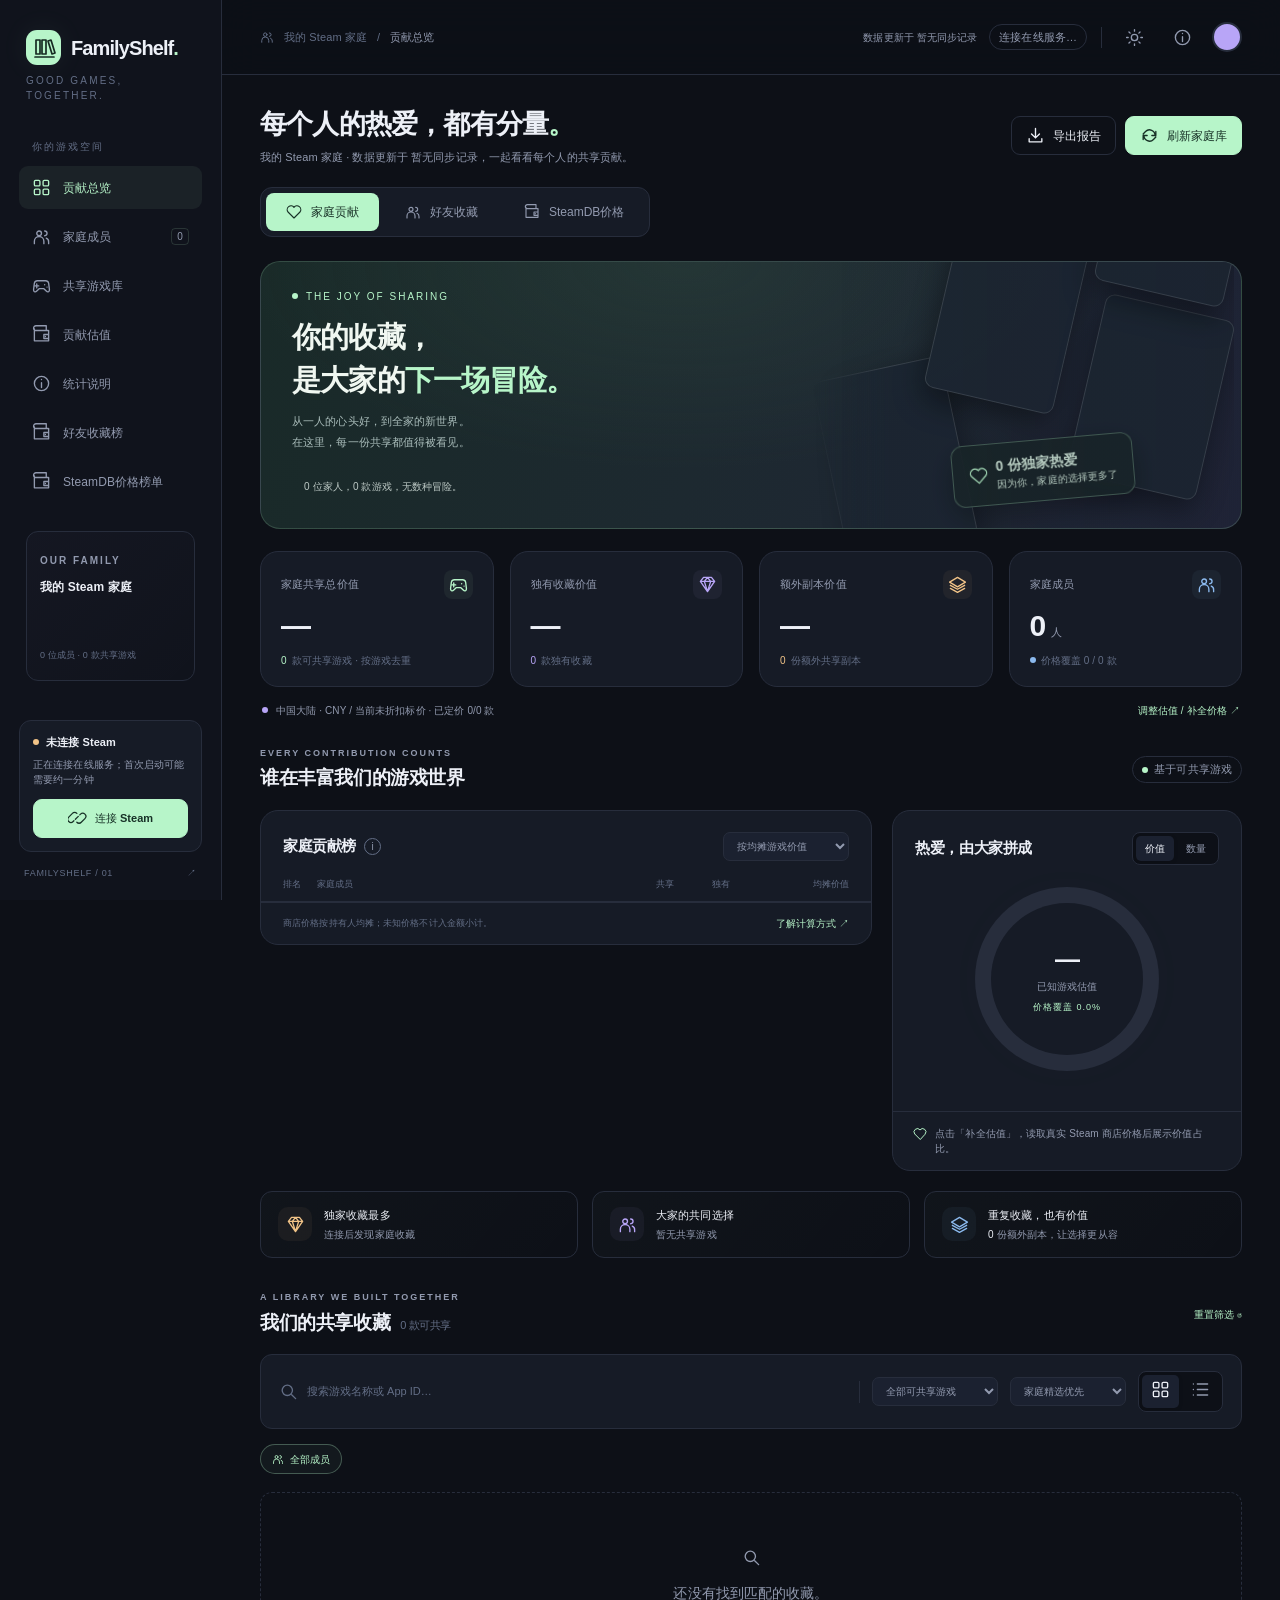
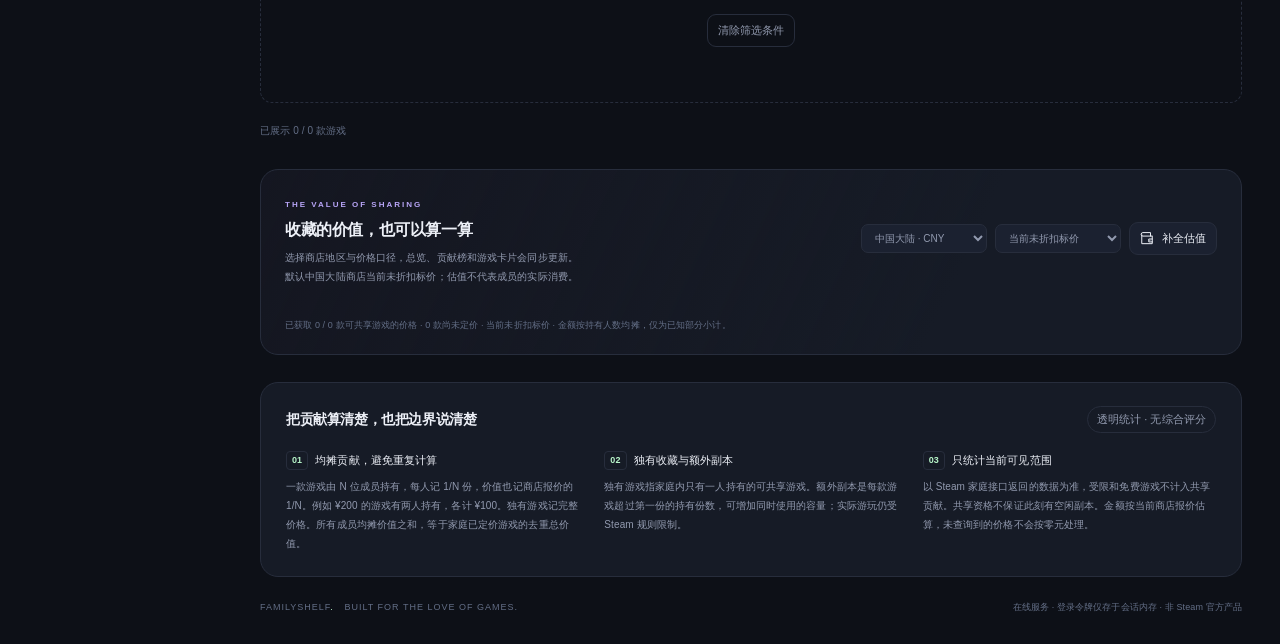
==== docs/index.html @ 1e5c5204 "Clarify temporary cloud data and login copy" ====
<!doctype html>
<html lang="zh-CN" data-theme="dark">
<head>
<meta charset="utf-8"><meta name="viewport" content="width=device-width,initial-scale=1">
<meta name="color-scheme" content="dark light"><meta name="referrer" content="no-referrer">
<title>FamilyShelf · Steam 家庭与好友收藏</title>
<style>
:root{--bg:#0d1017;--side:#10131c;--card:#161b26;--card2:#1b2130;--line:#272d3c;--text:#edf0f7;--sub:#929aaf;--dim:#636e86;--mint:#b7f5c9;--mint-deep:#1d342b;--purple:#b8a5f7;--amber:#f1c387;--blue:#8bb9ed;--pink:#e9a3bf;--radius:18px;--shadow:0 24px 80px #0005}
*{box-sizing:border-box}html{scroll-behavior:smooth;scroll-padding-top:100px}body{margin:0;background:var(--bg);color:var(--text);font:14px/1.5 -apple-system,BlinkMacSystemFont,"Segoe UI","PingFang SC","Microsoft YaHei",sans-serif;letter-spacing:.1px}button,input,select{font:inherit}button,a,input,select{-webkit-tap-highlight-color:transparent}button{cursor:pointer}button:disabled{cursor:wait;opacity:.6}a{color:inherit;text-decoration:none}button{color:inherit}button:focus-visible,a:focus-visible,input:focus-visible,select:focus-visible{outline:2px solid var(--mint);outline-offset:4px}button{border:0}svg.icon{width:19px;height:19px;flex:none;fill:none;stroke:currentColor;stroke-width:1.7;stroke-linecap:round;stroke-linejoin:round}h1,h2,h3,p{margin:0}h2{font-size:19px;font-weight:650;letter-spacing:-.4px}h3{font-size:15px}small,.muted{color:var(--sub)}.eyebrow{text-transform:uppercase;letter-spacing:2px;font-size:10px;font-weight:650;color:var(--sub)}.num{font-variant-numeric:tabular-nums;letter-spacing:-1px}.row{display:flex;align-items:center}.between{justify-content:space-between}.gap{gap:12px}.dot{width:6px;height:6px;display:inline-block;border-radius:50%;background:currentColor;flex:none}.pill{display:inline-flex;align-items:center;gap:6px;border:1px solid var(--line);border-radius:20px;padding:4px 9px;font-size:11px;color:var(--sub);white-space:nowrap}.mint{color:var(--mint)}.purple{color:var(--purple)}.amber{color:var(--amber)}.btn{display:inline-flex;align-items:center;justify-content:center;gap:8px;min-height:38px;border-radius:9px;padding:9px 14px;border:1px solid var(--line);background:var(--card2);font-size:12px;font-weight:550;transition:background .2s,transform .2s}.btn:hover{background:color-mix(in srgb,var(--card2),var(--text) 6%);transform:translateY(-1px)}.btn.primary{background:var(--mint);border-color:var(--mint);color:#173126}.btn.primary:hover{background:#cdfbd9}.btn.ghost{background:transparent}.btn.small{padding:7px 10px;min-height:32px;font-size:11px}.icon-btn{width:36px;height:36px;border-radius:9px;display:grid;place-items:center;background:transparent;color:var(--sub);border:1px solid transparent}.icon-btn:hover{background:var(--card2);color:var(--text)}.tag{font-size:10px;border-radius:5px;padding:3px 7px;display:inline-block;background:var(--mint-deep);color:var(--mint)}.tag.purple-tag{color:var(--purple);background:#b8a5f715}.tag.amber-tag{color:var(--amber);background:#f1c38715}.tag.gray{background:var(--card2);color:var(--sub)}
.sidebar{position:fixed;inset:0 auto 0 0;width:222px;background:var(--side);border-right:1px solid var(--line);padding:30px 19px 20px;z-index:30;display:flex;flex-direction:column}.brand{display:flex;align-items:center;gap:10px;padding:0 7px}.brand-mark{width:35px;height:35px;background:var(--mint);color:#162a22;border-radius:11px;display:grid;place-items:center;box-shadow:0 0 30px #b7f5c911}.brand-mark svg{width:24px;height:24px}.brand-name{font-size:20px;font-weight:750;letter-spacing:-.9px}.brand-sub{padding:8px 7px 0;color:var(--dim);font-size:10px;letter-spacing:2.2px}.nav-label{font-size:10px;letter-spacing:2px;color:var(--dim);padding:36px 13px 12px}.nav{display:flex;flex-direction:column;gap:6px}.nav a{padding:12px 13px;border-radius:9px;color:var(--sub);display:flex;gap:12px;align-items:center;font-size:12px;transition:.2s}.nav a:hover{background:var(--card2);color:var(--text)}.nav a.active{color:var(--mint);background:#b7f5c910}.nav-count{margin-left:auto;font-size:10px;border:1px solid #b7f5c925;border-radius:4px;padding:0 5px}.family-mini{margin:28px 7px 0;padding:17px 13px;border:1px solid var(--line);border-radius:12px;background:linear-gradient(135deg,#b8a5f707,transparent)}.family-mini h3{font-size:12px;margin:8px 0 12px}.avatar-stack{display:flex;padding-left:0;min-height:28px}.avatar-stack .avatar{width:28px;height:28px;font-size:10px;border:3px solid var(--side);margin-right:-7px}.avatar{display:inline-grid;place-items:center;position:relative;overflow:hidden;border-radius:50%;flex:none;background:var(--member-color,var(--purple));color:#1a2130;font-weight:750}.avatar img{position:absolute;inset:0;width:100%;height:100%;object-fit:cover}.sidebar-bottom{margin-top:auto;padding-top:28px}.connection-box{border:1px solid var(--line);background:var(--card);border-radius:12px;padding:13px}.connection-box .row{gap:7px;font-size:11px}.connection-box p{font-size:10px;color:var(--sub);margin:6px 0 12px}.connection-box .btn{width:100%;font-size:11px}.side-foot{display:flex;justify-content:space-between;align-items:center;margin:15px 5px 0;font-size:9px;letter-spacing:.7px;color:var(--dim)}.external-icon{font-size:13px}.shell{margin-left:222px}.topbar{height:75px;border-bottom:1px solid var(--line);padding:0 38px;display:flex;align-items:center;justify-content:space-between;background:color-mix(in srgb,var(--bg),transparent 8%);backdrop-filter:blur(18px);position:sticky;top:0;z-index:20}.breadcrumb{display:flex;gap:10px;align-items:center;color:var(--dim);font-size:11px}.breadcrumb span:last-child{color:var(--sub)}.top-actions{display:flex;align-items:center;gap:12px}.top-rule{height:21px;width:1px;background:var(--line);margin:0 2px}.sync-label{font-size:10px;color:var(--sub)}.live-pill{color:var(--mint);border-color:#b7f5c930;background:#b7f5c907}.profile-dot{width:30px;height:30px;border:2px solid var(--line)}main{max-width:1570px;margin:0 auto;padding:31px 38px 30px}.page-heading{margin-bottom:25px;gap:20px}.page-heading h1{font-size:27px;letter-spacing:-.8px;line-height:1.35;font-weight:650}.page-heading p{font-size:11px;color:var(--sub);margin-top:7px}.heading-actions{display:flex;gap:9px;position:relative}.export-menu{position:absolute;right:132px;top:46px;background:var(--card2);border:1px solid var(--line);padding:5px;border-radius:10px;z-index:30;min-width:170px;box-shadow:var(--shadow)}.export-menu button{display:block;width:100%;text-align:left;background:none;padding:11px;border-radius:7px;font-size:12px}.export-menu button:hover{background:var(--line)}
.hero{position:relative;border:1px solid #b7f5c92a;border-radius:20px;min-height:237px;overflow:hidden;background:radial-gradient(ellipse at 43% 0%,#36524450,transparent 55%),linear-gradient(110deg,#192a28 0%,#1d2930 47%,#202437 100%);display:flex;align-items:center;margin-bottom:22px}.hero::after{content:"";position:absolute;inset:0;pointer-events:none;background:linear-gradient(90deg,transparent 58%,#131b2c11)}.hero-copy{position:relative;z-index:3;width:60%;padding:27px 31px}.hero-kicker{display:flex;align-items:center;gap:8px;font-size:10px;letter-spacing:2px;color:var(--mint);margin-bottom:12px}.hero h2{font-size:29px;line-height:1.5;letter-spacing:-.8px;font-weight:600;color:#f0f7f1}.hero h2 em{font-style:normal;color:var(--mint)}.hero-copy>p{color:#a9bcba;max-width:440px;font-size:11px;line-height:1.9;margin-top:8px}.hero-bottom{display:flex;align-items:center;gap:12px;margin-top:20px;font-size:10px;color:#bdc9c5}.hero-bottom .avatar-stack .avatar{border-color:#1b2b2b}.hero-art{position:absolute;right:7px;top:0;bottom:0;width:43%;overflow:hidden;mask-image:linear-gradient(to right,transparent,#000 18%);opacity:.86}.art-tile{position:absolute;width:132px;height:184px;border-radius:10px;border:1px solid #ffffff25;background:#1c2632;box-shadow:0 12px 30px #0007;overflow:hidden;transform:rotate(15deg)}.art-tile img{width:100%;height:100%;object-fit:cover}.art-tile.a{right:273px;top:105px;transform:rotate(-12deg)}.art-tile.b{right:160px;top:-43px;transform:rotate(13deg)}.art-tile.c{right:17px;top:43px;transform:rotate(13deg)}.art-tile.d{right:-10px;top:-150px;transform:rotate(13deg)}.art-chip{position:absolute;z-index:2;right:100px;bottom:27px;display:flex;align-items:center;gap:8px;background:#192527e8;backdrop-filter:blur(15px);border:1px solid #b7f5c94d;border-radius:12px;padding:12px 16px;color:#d4ecdc;font-size:10px;box-shadow:0 10px 30px #0005;transform:rotate(-5deg)}.art-chip svg{color:var(--mint)}.art-chip strong{display:block;font-size:14px}.stats{display:grid;grid-template-columns:repeat(4,1fr);gap:16px;margin-bottom:29px}.stat{border:1px solid var(--line);border-radius:var(--radius);background:var(--card);padding:18px 20px;min-height:135px;position:relative;overflow:hidden}.stat-top{display:flex;justify-content:space-between;align-items:center;font-size:11px;color:var(--sub)}.stat-icon{width:29px;height:29px;border-radius:8px;display:grid;place-items:center;background:#b7f5c90d;color:var(--mint)}.stat-icon.purple{color:var(--purple);background:#b8a5f70d}.stat-icon.amber{color:var(--amber);background:#f1c3870d}.stat-icon.blue{color:var(--blue);background:#8bb9ed0d}.stat-value{font-size:34px;line-height:1.2;font-weight:600;margin:9px 0 9px}.stat-value .unit{font-size:11px;color:var(--sub);margin-left:6px;font-weight:400;letter-spacing:0}.stat-bottom{display:flex;align-items:center;gap:5px;font-size:10px;color:var(--dim)}.stat-bottom b{color:var(--mint);font-weight:500}.stat-spark{position:absolute;right:15px;bottom:25px;opacity:.7;width:64px;height:25px}.section-top{display:flex;align-items:center;justify-content:space-between;margin-bottom:17px;gap:15px}.section-top .eyebrow{display:block;margin-bottom:4px;font-size:9px}.section-sub{color:var(--dim);font-size:10px;margin-top:5px}.analytics{display:grid;grid-template-columns:minmax(0,1.75fr) minmax(280px,1fr);gap:20px;align-items:start;margin-bottom:20px}.panel{border:1px solid var(--line);border-radius:var(--radius);background:var(--card);overflow:hidden}.panel-head{padding:21px 22px 17px;display:flex;align-items:center;justify-content:space-between;gap:12px}.panel-title{display:flex;gap:8px;align-items:center}.panel-title h2{font-size:15px}.info{width:17px;height:17px;font-size:10px;color:var(--sub);background:transparent;border:1px solid var(--dim);border-radius:50%;display:inline-grid;place-items:center;padding:0}.segmented{display:flex;gap:3px;padding:3px;background:var(--bg);border:1px solid var(--line);border-radius:8px}.segmented button{font-size:10px;color:var(--sub);background:transparent;padding:5px 9px;border-radius:5px;white-space:nowrap}.segmented button.active{color:var(--text);background:var(--card2);box-shadow:0 1px 4px #0002}.leader-head{display:grid;grid-template-columns:30px minmax(100px,1fr) 62px 60px 100px;gap:9px;padding:0 22px 10px;font-size:9px;color:var(--dim);border-bottom:1px solid var(--line)}.leader-head span:nth-child(n+3){text-align:right}.leader{display:grid;grid-template-columns:30px minmax(100px,1fr) 62px 60px 100px;gap:9px;align-items:center;padding:14px 22px;border-bottom:1px solid color-mix(in srgb,var(--line),transparent 40%);width:100%;background:none;text-align:left;transition:background .2s}.leader:hover,.leader.selected{background:#b7f5c906}.leader:last-child{border-bottom:0}.rank{font-size:11px;font-variant-numeric:tabular-nums;color:var(--dim)}.rank.first{width:22px;height:22px;background:#f1c38715;border:1px solid #f1c38733;border-radius:6px;color:var(--amber);display:grid;place-items:center;font-size:10px}.leader-person{display:flex;align-items:center;gap:10px;overflow:hidden}.leader-person .avatar{width:32px;height:32px;font-size:13px}.leader-person strong{font-size:11px;overflow:hidden;text-overflow:ellipsis;white-space:nowrap;font-weight:550}.leader-person small{display:block;font-size:9px;margin-top:2px;color:var(--dim)}.leader-number{font-size:12px;text-align:right;color:var(--sub);font-variant-numeric:tabular-nums}.leader-number.highlight{color:var(--text)}.contribution{width:100%;text-align:right}.contribution .score{font-size:12px;line-height:1.2;font-variant-numeric:tabular-nums}.bar-track{height:3px;border-radius:2px;background:var(--line);margin-top:8px;overflow:hidden}.bar-track span{display:block;height:100%;border-radius:2px;transition:width .7s}.panel-foot{border-top:1px solid var(--line);font-size:9px;color:var(--dim);padding:13px 22px;display:flex;align-items:center;justify-content:space-between}.text-link{background:transparent;color:var(--mint);font-size:10px;padding:0}.donut-wrap{display:flex;justify-content:center;padding:5px 0 20px;position:relative}.donut{width:184px;height:184px;border-radius:50%;background:conic-gradient(var(--mint) 0deg 248deg,var(--purple) 248deg 360deg);display:grid;place-items:center;transform:rotate(-90deg);position:relative;box-shadow:0 0 55px #b7f5c904}.donut:after{content:"";position:absolute;inset:16px;border-radius:50%;background:var(--card)}.donut-center{position:absolute;inset:0;z-index:1;display:flex;flex-direction:column;align-items:center;justify-content:center;transform:rotate(90deg)}.donut-center strong{font-size:35px;font-weight:550;line-height:1.2}.donut-center small{font-size:10px;color:var(--sub);margin-top:5px}.donut-center .mint{font-size:9px;letter-spacing:1px;margin-top:7px}.legend{display:grid;grid-template-columns:1fr 1fr;gap:12px 16px;padding:0 22px 20px}.legend-item{display:flex;align-items:center;gap:7px;font-size:10px;color:var(--sub);background:transparent;text-align:left;min-width:0;padding:0}.legend-item .name{white-space:nowrap;overflow:hidden;text-overflow:ellipsis}.legend-item strong{margin-left:auto;color:var(--text);font-size:10px;font-weight:500;white-space:nowrap}.legend-item:hover .name{color:var(--mint)}.donut-note{border-top:1px solid var(--line);padding:14px 20px;font-size:10px;color:var(--sub);display:flex;gap:8px;align-items:flex-start}.donut-note svg{width:14px;height:14px;color:var(--mint);margin-top:1px}.insights{display:grid;grid-template-columns:repeat(3,1fr);gap:14px;margin-bottom:33px}.insight{border-radius:12px;border:1px solid var(--line);padding:15px 17px;display:flex;gap:12px;align-items:center;background:linear-gradient(130deg,#b7f5c905,transparent)}.insight-icon{width:34px;height:34px;border-radius:10px;display:grid;place-items:center;color:var(--amber);background:#f1c3870d;flex:none}.insight:nth-child(2) .insight-icon{color:var(--purple);background:#b8a5f70d}.insight:nth-child(3) .insight-icon{color:var(--blue);background:#8bb9ed0d}.insight h3{font-size:11px;font-weight:500}.insight p{font-size:10px;color:var(--sub);margin-top:4px}.insight b{color:var(--text);font-weight:500}.library-toolbar{padding:16px 18px;background:var(--card);border:1px solid var(--line);border-radius:12px;display:flex;align-items:center;gap:12px;margin-bottom:15px}.search{display:flex;align-items:center;gap:9px;flex:1;color:var(--dim);min-width:140px}.search input{background:none;border:0;outline:none;color:var(--text);width:100%;font-size:11px;padding:4px 0}.search input::placeholder{color:var(--dim)}.toolbar-divider{width:1px;background:var(--line);height:22px}select{border:1px solid var(--line);color:var(--sub);border-radius:7px;padding:7px 25px 7px 9px;font-size:10px;background:var(--card2);cursor:pointer;max-width:190px}.library-toolbar .segmented{background:var(--bg);margin-left:auto}.chips{display:flex;gap:7px;flex-wrap:wrap;margin-bottom:18px}.chip{display:inline-flex;align-items:center;gap:6px;min-height:30px;padding:5px 11px;border-radius:18px;background:transparent;border:1px solid var(--line);font-size:10px;color:var(--sub);transition:.2s}.chip.active{color:var(--mint);border-color:#b7f5c94d;background:#b7f5c90a}.chip .avatar{height:16px;width:16px;font-size:7px}.chip:hover{border-color:var(--sub)}.game-grid{display:grid;grid-template-columns:repeat(4,minmax(0,1fr));gap:17px}.game-card{background:var(--card);border:1px solid var(--line);border-radius:12px;overflow:hidden;transition:transform .25s,border-color .25s,box-shadow .25s;padding:0;text-align:left;width:100%;min-width:0}.game-card:hover{transform:translateY(-5px);border-color:#b7f5c957;box-shadow:0 14px 25px #0003}.game-cover{aspect-ratio:460/215;position:relative;background:linear-gradient(120deg,#34484b,#282f4d);overflow:hidden}.game-cover>img{width:100%;height:100%;object-fit:cover;display:block;transition:transform .5s}.game-card:hover .game-cover>img{transform:scale(1.045)}.cover-placeholder{position:absolute;inset:0;display:flex;align-items:center;justify-content:center;font-size:12px;color:#dce5ec55;text-align:center;padding:20px}.game-cover img{position:relative}.game-cover:after{content:"";position:absolute;inset:0;background:linear-gradient(0deg,#0b101655,transparent 50%);pointer-events:none}.game-badge{position:absolute;bottom:9px;left:10px;z-index:2;background:#111923cf;backdrop-filter:blur(8px);padding:3px 7px;border:1px solid #ffffff25;border-radius:5px;color:#dbe9e0;font-size:9px;display:flex;align-items:center;gap:4px}.game-badge svg{width:11px;height:11px}.chip svg{width:12px;height:12px}.game-badge.exclusive{color:#c5f7d3;border-color:#b7f5c93d}.game-info{padding:13px 13px 12px}.game-title{display:block;font-size:12px;font-weight:600;white-space:nowrap;overflow:hidden;text-overflow:ellipsis;min-height:18px}.game-meta{font-size:9px;color:var(--dim);margin:5px 0 13px;display:flex;justify-content:space-between;gap:5px}.game-owner-row{display:flex;align-items:center;justify-content:space-between;border-top:1px solid var(--line);padding-top:10px;gap:6px}.game-owner{display:flex;align-items:center;gap:6px;font-size:9px;color:var(--sub);min-width:0}.game-owner>span:last-child{overflow:hidden;white-space:nowrap;text-overflow:ellipsis}.game-owner .avatar-stack .avatar{width:21px;height:21px;font-size:8px;border:2px solid var(--card);margin-right:-6px}.game-owner .avatar-stack{padding-right:6px;min-height:21px}.game-price{font-size:10px;color:var(--mint);white-space:nowrap}.game-price.unknown{color:var(--dim);font-size:9px}.game-grid.list-view{display:block}.list-view .game-card{display:flex;align-items:center;margin-bottom:9px}.list-view .game-cover{width:170px;aspect-ratio:460/215;flex:none}.list-view .game-info{display:grid;grid-template-columns:minmax(150px,1fr) 170px 240px;align-items:center;gap:20px;width:100%;padding:16px 20px}.list-view .game-meta{margin:0}.list-view .game-owner-row{border:0;padding:0}.library-bottom{display:flex;align-items:center;justify-content:space-between;margin-top:20px;font-size:10px;color:var(--dim)}.empty{grid-column:1/-1;text-align:center;padding:55px 20px;border:1px dashed var(--line);border-radius:12px;color:var(--sub)}.empty p{margin:10px 0}.value-section{margin-top:31px;margin-bottom:27px;padding:22px 24px;border:1px solid var(--line);border-radius:var(--radius);background:linear-gradient(115deg,#b8a5f70b,var(--card) 70%)}.value-intro{display:flex;justify-content:space-between;gap:20px;align-items:center}.value-intro h2{font-size:16px}.value-intro p{font-size:10px;color:var(--sub);line-height:1.9;margin-top:6px}.value-controls{display:flex;align-items:center;gap:8px;flex-wrap:wrap;justify-content:flex-end}.value-controls select{font-size:10px}.price-progress{margin-top:17px}.progress-top{display:flex;align-items:center;justify-content:space-between;font-size:10px;color:var(--sub)}.value-cards{display:grid;grid-template-columns:repeat(6,1fr);gap:11px;margin-top:20px}.value-card{padding:13px 12px;border:1px solid var(--line);background:var(--bg);border-radius:10px;min-width:0}.value-card .row{font-size:10px;gap:6px;color:var(--sub)}.value-card .avatar{width:19px;height:19px;font-size:8px}.value-card strong{display:block;font-size:19px;font-weight:550;margin-top:10px;letter-spacing:-.5px;white-space:nowrap}.value-card small{font-size:9px;display:block;margin-top:6px}.method{padding:23px 25px;border-radius:var(--radius);border:1px solid var(--line);background:var(--card)}.method-heading{display:flex;align-items:center;justify-content:space-between;margin-bottom:17px}.method-heading h2{font-size:14px}.method-grid{display:grid;grid-template-columns:repeat(3,1fr);gap:25px}.method-item{font-size:10px;color:var(--sub);line-height:1.9}.method-item h3{font-size:11px;color:var(--text);font-weight:550;display:flex;align-items:center;gap:7px;margin-bottom:6px}.method-item h3 span{color:var(--mint);font-size:9px;border:1px solid var(--line);border-radius:4px;padding:0 5px}.footer{display:flex;align-items:center;justify-content:space-between;color:var(--dim);font-size:9px;margin-top:24px}.footer span:first-child{letter-spacing:1px}.status-banner{margin-bottom:18px;border:1px solid #b8a5f745;background:#b8a5f70b;border-radius:10px;padding:11px 15px;display:flex;align-items:center;justify-content:space-between;font-size:11px;gap:10px;color:var(--purple)}.status-banner.error{color:var(--amber);border-color:#f1c38745;background:#f1c3870a}.status-banner .row{gap:10px}.spinner{width:13px;height:13px;border:2px solid #b8a5f730;border-top-color:var(--purple);border-radius:50%;animation:spin 1s linear infinite;display:inline-block;flex:none}@keyframes spin{to{transform:rotate(360deg)}}.toast{position:fixed;bottom:28px;left:calc(50% + 111px);transform:translateX(-50%) translateY(20px);background:var(--card2);border:1px solid var(--line);padding:13px 20px;border-radius:12px;box-shadow:var(--shadow);z-index:90;opacity:0;transition:.25s;font-size:12px;pointer-events:none;max-width:80vw}.toast.show{opacity:1;transform:translateX(-50%) translateY(0)}dialog{background:var(--card);color:var(--text);border:1px solid var(--line);border-radius:22px;box-shadow:var(--shadow);padding:0;width:min(490px,calc(100vw - 32px));max-height:88vh;overflow:auto}dialog::backdrop{background:#060912bb;backdrop-filter:blur(7px)}.modal-inner{padding:30px}.modal-close{position:absolute;right:15px;top:15px;z-index:2;background:#161b2680;backdrop-filter:blur(8px)}.modal-symbol{width:57px;height:57px;border-radius:17px;background:#b7f5c913;color:var(--mint);display:grid;place-items:center;margin-bottom:20px;border:1px solid #b7f5c925}.modal-symbol .icon{width:29px;height:29px}.modal-inner h2{font-size:24px;letter-spacing:-.7px;margin-bottom:10px}.modal-inner>p{font-size:12px;color:var(--sub);line-height:1.9}.login-steps{margin:23px 0;display:flex;flex-direction:column;gap:18px}.login-step{display:flex;gap:13px;align-items:flex-start}.step-number{height:24px;width:24px;display:grid;place-items:center;border-radius:7px;background:var(--card2);color:var(--mint);border:1px solid var(--line);font-size:10px}.login-step strong{font-size:12px;font-weight:550}.login-step p{font-size:10px;color:var(--sub);margin-top:3px}.modal-actions{display:flex;gap:9px;margin-top:24px}.modal-actions .btn{flex:1}.modal-note{font-size:10px;color:var(--dim);line-height:1.8;background:var(--bg);border-radius:9px;padding:12px 14px;margin-top:18px}.modal-status{margin:18px 0 0;padding:12px;border-radius:8px;color:var(--purple);font-size:11px;background:#b8a5f710;line-height:1.8}.detail-cover{aspect-ratio:460/215;width:100%;object-fit:cover;display:block;background:var(--card2)}.detail-heading{margin-bottom:17px}.detail-facts{display:grid;grid-template-columns:repeat(3,1fr);gap:10px;margin:20px 0}.detail-facts>div{border:1px solid var(--line);border-radius:9px;padding:12px}.detail-facts small{font-size:9px;display:block}.detail-facts strong{font-size:15px;font-weight:550;margin-top:6px;display:block}.detail-owner{padding:11px 0;border-top:1px solid var(--line);display:flex;align-items:center;gap:10px}.detail-owner .avatar{height:31px;width:31px}.detail-owner strong{font-size:11px}.detail-owner small{margin-left:auto;font-size:10px}.member-modal-head{display:flex;align-items:center;gap:16px;margin-bottom:20px}.member-modal-head .avatar{height:64px;width:64px;font-size:25px}.member-modal-head h2{margin-bottom:4px}.member-modal-head small{font-size:10px}.member-games{margin-top:20px;display:flex;gap:8px}.member-games img{width:calc((100% - 16px)/3);aspect-ratio:460/215;object-fit:cover;border-radius:7px}.alias-label{display:block;color:var(--sub);font-size:11px;margin-top:18px}.alias-input{width:100%;padding:10px 12px;background:var(--bg);border:1px solid var(--line);border-radius:8px;color:var(--text);font-size:12px;margin-top:7px}.mobile-menu{display:none}[hidden]{display:none!important}
html[data-theme=light]{--bg:#f2f4f5;--side:#fbfcfc;--card:#fff;--card2:#f3f5f6;--line:#e2e7e8;--text:#263a3b;--sub:#647778;--dim:#8b9a9b;--mint:#267d55;--mint-deep:#e7f4ed;--purple:#8062b6;--amber:#a77331;--blue:#477dac;--pink:#b36889;--shadow:0 24px 80px #203a3a20}html[data-theme=light] .btn.primary{color:#fff}html[data-theme=light] .hero{--mint:#b7f5c9}html[data-theme=light] .avatar-stack .avatar{color:#fff}html[data-theme=light] .game-badge{color:#dcebe0}html[data-theme=light] .btn.primary:hover{background:#368d65}html[data-theme=light] .modal-close{background:#ffffffb0}html[data-theme=light] .game-cover{background:#adc1ba}
@media(min-width:1550px){.hero h2{font-size:34px}.hero-copy>p{font-size:12px}.hero{min-height:255px}.leader{padding-top:16px;padding-bottom:16px}.donut{width:200px;height:200px}.donut-wrap{padding-bottom:24px}.art-tile{width:151px;height:211px}.art-tile.a{right:310px}.art-tile.b{right:182px}.art-tile.c{right:16px}}
@media(max-width:1220px){.sidebar{width:190px;padding-left:14px;padding-right:14px}.brand-name{font-size:18px}.brand-mark{width:31px;height:31px}.shell{margin-left:190px}main{padding:25px}.topbar{padding:0 25px}.top-actions{gap:8px}.sync-label{display:none}.analytics{grid-template-columns:minmax(0,1.55fr) minmax(250px,1fr);gap:16px}.leader-head,.leader{grid-template-columns:23px minmax(90px,1fr) 45px 40px 75px;gap:7px;padding-left:17px;padding-right:17px}.panel-head{padding-left:17px;padding-right:17px}.segmented button{padding:5px 7px}.hero h2{font-size:25px}.hero-copy{padding-left:25px;width:65%}.hero-art{right:-35px}.stats{gap:12px}.stat{padding:16px}.stat-spark{display:none}.game-grid{grid-template-columns:repeat(3,minmax(0,1fr))}.insights{gap:10px}.insight{padding:13px 12px;gap:9px}.insight-icon{height:29px;width:29px}.value-cards{grid-template-columns:repeat(3,1fr)}.toast{left:calc(50% + 95px)}.list-view .game-info{grid-template-columns:1fr 1fr;gap:10px}.list-view .game-meta{display:none}.panel-title h2{font-size:14px}}
@media(max-width:1020px){.sidebar{width:76px;padding:25px 10px}.brand{padding:0;justify-content:center}.brand-name,.brand-sub,.nav-label,.nav-text,.nav-count,.family-mini,.connection-box,.side-foot{display:none}.nav{margin-top:35px}.nav a{padding:14px 0;justify-content:center}.shell{margin-left:76px}.analytics{grid-template-columns:minmax(0,1.6fr) minmax(245px,1fr)}.hero-copy{width:70%}.hero-art{opacity:.5;right:-90px}.stats{grid-template-columns:repeat(4,1fr)}.stat-value{font-size:29px}.stat-top{font-size:10px}.stat-icon{height:24px;width:24px}.stat-icon svg{width:15px;height:15px}.leader-head,.leader{grid-template-columns:20px minmax(90px,1fr) 40px 40px 65px;font-size:10px;gap:6px;padding-left:13px;padding-right:13px}.leader-person{gap:7px}.leader-person .avatar{width:28px;height:28px}.panel-head{flex-wrap:wrap;row-gap:10px}.donut-wrap{padding-top:20px}.insights{grid-template-columns:1fr 1fr}.insight:last-child{grid-column:1/-1}.toast{left:calc(50% + 38px)}.legend{column-gap:12px;padding-left:16px;padding-right:16px}.value-intro{align-items:flex-start}.value-controls{max-width:245px}.game-grid{gap:12px}}
@media(max-width:790px){.analytics{grid-template-columns:1fr}.donut-panel .donut-content{display:flex;align-items:center;gap:20px;padding:0 20px 18px}.donut-wrap{padding:0 10px;flex:none}.donut{height:160px;width:160px}.donut-center strong{font-size:30px}.legend{padding:0;flex:1;grid-template-columns:1fr;gap:12px}.hero-art{right:-125px;opacity:.35}.hero-copy{width:90%}.hero h2{font-size:27px}.stats{grid-template-columns:repeat(2,1fr)}.stat{min-height:123px}.stat-spark{display:block}.page-heading{align-items:flex-start;gap:15px}.page-heading h1{font-size:24px}.page-heading p{font-size:10px;max-width:250px}.heading-actions{padding-top:3px}.heading-actions .btn{font-size:10px;padding:8px 10px}.heading-actions .btn .icon{width:15px;height:15px}.game-grid{grid-template-columns:repeat(2,minmax(0,1fr))}.library-toolbar{flex-wrap:wrap;padding:12px}.library-toolbar .search{flex-basis:calc(100% - 40px)}.toolbar-divider{display:none}.library-toolbar select{flex:1}.library-toolbar .segmented{margin-left:auto}.library-toolbar .segmented .icon{width:14px;height:14px}.method-grid{grid-template-columns:1fr;gap:17px}.method-item{font-size:11px}.value-intro{display:block}.value-controls{margin-top:17px;justify-content:flex-start;max-width:none}.topbar{height:62px}.top-actions .live-pill{display:none}.list-view .game-cover{width:125px}.list-view .game-info{display:block;padding:12px}.list-view .game-owner-row{margin-top:10px}.export-menu{right:0}}
@media(max-width:540px){.sidebar{display:none}.shell{margin-left:0}.topbar{padding:0 18px}.top-actions{gap:5px}.breadcrumb{font-size:10px}.top-rule,.profile-dot{display:none}main{padding:22px 17px}.page-heading{display:block;margin-bottom:20px}.page-heading h1{font-size:25px}.page-heading p{max-width:none}.heading-actions{margin-top:16px;justify-content:space-between}.heading-actions .btn{font-size:11px;padding:9px 14px}.hero{min-height:238px}.hero-copy{padding:24px 22px;width:100%}.hero h2{font-size:26px}.hero-copy>p{max-width:260px;font-size:10px}.hero-art{opacity:.18;right:-155px}.art-chip{display:none}.hero-bottom{font-size:9px}.hero-kicker{font-size:9px}.stats{gap:10px;margin-bottom:25px}.stat{padding:14px 15px;min-height:128px}.stat-value{font-size:31px;margin-top:10px}.stat-spark{width:42px;bottom:25px}.stat-bottom{font-size:9px}.stat-top{font-size:10px}.insights{grid-template-columns:1fr}.insight:last-child{grid-column:auto}.insight{padding:14px 16px}.insight p{font-size:10px}.section-top h2{font-size:18px}.section-top>.pill{font-size:9px}.panel-head{padding:18px 15px}.leader-head,.leader{grid-template-columns:18px minmax(95px,1fr) 39px 33px 63px;gap:5px;padding-left:13px;padding-right:13px}.leader-person strong{max-width:90px;font-size:10px}.leader-person .avatar{width:27px;height:27px}.leader-head{font-size:8px}.leader-number{font-size:11px}.contribution .score{font-size:11px}.panel-foot{padding:12px 14px;font-size:8px}.panel-foot .text-link{font-size:9px}.donut-panel .donut-content{gap:12px;padding-left:15px;padding-right:15px}.donut-wrap{padding:0}.donut{width:150px;height:150px}.donut:after{inset:13px}.legend-item{font-size:9px}.legend-item strong{font-size:9px}.legend{gap:11px}.game-grid{gap:11px}.game-info{padding:11px}.game-title{font-size:11px}.game-meta{font-size:8px;margin-bottom:11px}.game-price.unknown{font-size:8px}.game-owner{font-size:8px}.game-owner .avatar-stack .avatar{height:19px;width:19px}.game-owner .avatar-stack{min-height:19px}.game-badge{font-size:8px;left:7px;bottom:7px}.game-owner-row{gap:3px}.library-bottom{font-size:9px}.value-section{padding:20px 16px}.value-controls{gap:6px}.value-controls select{max-width:120px;font-size:9px}.value-controls .btn{font-size:9px;padding:8px}.value-cards{grid-template-columns:repeat(2,1fr);gap:9px}.method{padding:20px 17px}.footer{display:block;font-size:8px;line-height:2.2}.toast{left:50%;min-width:200px;text-align:center}.list-view .game-cover{width:105px}.list-view .game-title{font-size:10px}.list-view .game-badge{display:none}.list-view .game-info{padding:10px}.list-view .game-price{font-size:9px}.modal-inner{padding:25px}.modal-inner h2{font-size:22px}.detail-facts{gap:7px}.detail-facts>div{padding:10px}.detail-facts strong{font-size:13px}}
@media(prefers-reduced-motion:reduce){*,*:before,*:after{scroll-behavior:auto!important;transition:none!important;animation:none!important}}

.valuation-summary{display:flex;align-items:center;gap:8px;color:var(--sub);font-size:10px;margin-top:-13px;margin-bottom:29px;padding:0 2px}.valuation-summary .text-link{margin-left:auto;white-space:nowrap}.value-highlight{display:grid;grid-template-columns:1fr 1fr;border:1px solid #b7f5c930;background:#b7f5c906;border-radius:12px;padding:16px;gap:12px;margin:20px 0}.value-highlight small{font-size:10px}.value-highlight strong{display:block;font-size:23px;font-weight:550;margin-top:5px}.value-highlight p{grid-column:1/-1;font-size:9px;color:var(--dim)}.leader{padding-top:11px;padding-bottom:11px}.leader-head,.leader{grid-template-columns:25px minmax(100px,1fr) 50px 47px 110px}.contribution .bar-track{margin-top:5px}.stat-value{font-size:30px}.stat-spark{display:none}
@media(max-width:1220px){.leader-head,.leader{grid-template-columns:22px minmax(85px,1fr) 36px 32px 89px;gap:6px}.stat-value{font-size:26px}.stat-top{font-size:10px}}
@media(max-width:1020px){.stat-value{font-size:24px}.valuation-summary{font-size:9px}}
@media(max-width:790px){.stat-value{font-size:30px}.valuation-summary{flex-wrap:wrap}.valuation-summary .text-link{margin-left:14px}.leader-head,.leader{grid-template-columns:22px minmax(110px,1fr) 48px 45px 110px}}
@media(max-width:540px){.leader-head,.leader{grid-template-columns:17px minmax(85px,1fr) 32px 30px 84px;gap:5px}.stat-value{font-size:27px}.stat-top{font-size:9px}.stat-bottom{font-size:8px}.valuation-summary{line-height:1.8;margin-top:-11px}.valuation-summary>span:nth-child(2){flex:1;min-width:200px}.valuation-summary .text-link{font-size:9px}.contribution .score{font-size:11px}.leader-person strong{max-width:83px}.leader-person .avatar{width:25px;height:25px}.leader-person{gap:6px}}
[hidden]{display:none!important}.workspace-switch{display:flex;gap:6px;align-items:center;margin:-4px 0 24px;padding:5px;border:1px solid var(--line);border-radius:12px;width:fit-content;background:var(--card)}.workspace-switch button{padding:10px 20px;background:transparent;color:var(--sub);border-radius:8px;font-size:12px;display:flex;gap:9px;align-items:center}.workspace-switch button.active{background:var(--mint);color:#183026}.workspace-switch svg{width:16px;height:16px}.fh-hero{position:relative;overflow:hidden;display:grid;grid-template-columns:1.2fr 1fr;gap:28px;padding:30px 32px;border:1px solid #b8a5f740;border-radius:20px;background:radial-gradient(ellipse at 88% 10%,#7260ab40,transparent 60%),linear-gradient(120deg,#1c2335,#242239);margin-bottom:20px;color:#edf0f7}.fh-hero h2{font-size:29px;line-height:1.55;margin:10px 0}.fh-hero h2 em{font-style:normal;color:#c7b8ff}.fh-hero p{font-size:11px;line-height:1.9;color:#b7b7cf;max-width:440px}.fh-hero-actions{display:flex;gap:9px;flex-wrap:wrap;margin-top:20px}.fh-hero .btn.ghost{color:#e3ddfa;border-color:#ffffff30;background:#ffffff07}.fh-orbit{display:flex;gap:10px;align-items:center;justify-content:center;position:relative;min-width:0}.fh-mini-card{background:#161b2bd9;border:1px solid #ffffff1c;border-radius:13px;padding:12px;width:31%;max-width:136px;transform:translateY(17px) rotate(7deg);box-shadow:0 15px 35px #0004}.fh-mini-card:nth-child(2){transform:translateY(-10px) rotate(-4deg)}.fh-mini-card:nth-child(3){transform:translateY(8px) rotate(7deg)}.fh-mini-card img{width:100%;aspect-ratio:3/4;object-fit:cover;border-radius:7px;background:#30324c}.fh-mini-card b{display:block;font-size:11px;margin-top:9px;color:#d6cdfa}.fh-mini-card small{font-size:8px;color:#aaa4c3}.fh-notice{display:flex;gap:12px;align-items:center;justify-content:space-between;padding:12px 17px;border:1px solid var(--line);border-radius:11px;background:var(--card);margin-bottom:20px;font-size:11px;color:var(--sub)}.fh-notice.demo{background:#f1c3870b;border-color:#f1c38735;color:var(--amber)}.fh-tabs{display:flex;gap:25px;border-bottom:1px solid var(--line);margin-bottom:22px;overflow:auto}.fh-tabs button{padding:12px 0 14px;background:none;border-bottom:2px solid transparent;font-size:12px;color:var(--sub);white-space:nowrap;display:flex;align-items:center;gap:8px}.fh-tabs button.active{color:var(--mint);border-color:var(--mint)}.fh-tabs svg{width:15px;height:15px}.fh-layout{display:grid;grid-template-columns:minmax(0,1fr) 270px;gap:20px;align-items:start}.fh-tools{display:flex;align-items:center;gap:9px;flex-wrap:wrap;margin-bottom:15px}.fh-tools .search{background:var(--card2);border:1px solid var(--line);padding:7px 12px;border-radius:8px}.fh-tools select{max-width:210px;min-height:35px}.fh-table-wrap{overflow:auto}.fh-table{border-collapse:collapse;width:100%;text-align:left;white-space:nowrap;font-size:11px}.fh-table th{color:var(--dim);font-weight:500;font-size:9px;padding:11px 15px;border-bottom:1px solid var(--line);background:var(--card)}.fh-table td{padding:15px;border-bottom:1px solid var(--line)}.fh-table tr:last-child td{border:0}.fh-table tbody tr:hover{background:#b7f5c905}.fh-table .avatar{width:34px;height:34px;font-size:13px}.fh-person{display:flex;gap:10px;align-items:center;text-align:left;background:none;padding:0;max-width:210px}.fh-person strong{font-size:11px;font-weight:550;display:block;overflow:hidden;text-overflow:ellipsis;max-width:148px}.fh-person small{font-size:9px;display:block;margin-top:3px}.fh-score{font-size:15px;color:var(--mint);font-weight:550}.fh-score small{display:block;font-size:9px;color:var(--dim);font-weight:400;margin-top:3px}.fh-check{accent-color:var(--mint);cursor:pointer;width:15px;height:15px}.fh-star{background:none;color:var(--dim);padding:4px;font-size:17px}.fh-star.on{color:var(--amber)}.fh-side-body{padding:0 20px 20px}.fh-distribution{height:110px;display:flex;gap:8px;align-items:end;border-bottom:1px solid var(--line);margin:4px 0 10px}.fh-dist-col{flex:1;max-width:40px;border-radius:5px 5px 0 0;position:relative;min-height:3px;background:linear-gradient(0deg,#b8a5f750,var(--purple))}.fh-dist-col:hover{filter:brightness(1.2)}.fh-dist-label{position:absolute;bottom:-19px;font-size:8px;width:100%;text-align:center;color:var(--dim)}.fh-note{font-size:10px;color:var(--sub);line-height:1.9}.fh-side-body .fh-note{margin-top:28px}.fh-highlight{margin-top:15px;padding-top:14px;border-top:1px solid var(--line);display:flex;gap:11px;align-items:center}.fh-highlight strong{display:block;font-size:12px}.fh-highlight small{font-size:9px;color:var(--sub)}.fh-highlight .avatar{width:31px;height:31px}.fh-compare-head{padding:23px;display:grid;grid-template-columns:1fr 100px 1fr;gap:18px;align-items:center;text-align:center}.fh-compare-head select{max-width:100%;width:100%;padding:10px}.fh-compare-person .avatar{width:58px;height:58px;font-size:23px;margin:0 auto 12px}.fh-vs{font-size:25px;color:var(--purple);font-weight:300}.fh-compare-metrics{display:grid;grid-template-columns:repeat(4,1fr);gap:1px;background:var(--line);border-top:1px solid var(--line)}.fh-compare-metrics>div{background:var(--card);text-align:center;padding:20px 10px}.fh-compare-metrics b{font-size:23px;font-weight:550;display:block;margin-bottom:4px}.fh-compare-metrics small{font-size:10px}.fh-venn{display:flex;justify-content:center;margin:20px auto 23px}.fh-venn>div{width:130px;height:130px;flex-shrink:0;border:1px solid #b7f5c955;border-radius:50%;display:flex;align-items:center;justify-content:center;background:#b7f5c910;font-size:11px;color:var(--mint)}.fh-venn>div+div{margin-left:-35px;border-color:#b8a5f755;background:#b8a5f710;color:var(--purple)}.fh-split{display:grid;grid-template-columns:1fr 1fr;gap:20px}.fh-mini-stat{padding:18px 22px;border-top:1px solid var(--line);display:flex;justify-content:space-between;align-items:center;font-size:11px;color:var(--sub)}.fh-mini-stat b{font-size:16px;color:var(--text)}.fh-section-gap{margin-top:26px}.fh-card-owner{font-size:10px;color:var(--sub);display:flex;justify-content:space-between;gap:6px;margin-top:12px}.fh-game-grid{grid-template-columns:repeat(3,minmax(0,1fr))}.fh-game-grid .game-card{position:relative}.fh-wish{position:absolute;right:8px;top:8px;z-index:3;width:28px;height:28px;border:1px solid #fff3;background:#121827ce;border-radius:8px;color:#fff;font-size:16px}.fh-wish.on{color:var(--amber)}.fh-manage-grid{display:grid;grid-template-columns:1fr 1fr;gap:20px}.fh-box{padding:23px}.fh-box h3{margin-bottom:10px}.fh-box p{font-size:11px;color:var(--sub);line-height:1.9;margin:10px 0 18px}.fh-input{display:block;background:var(--bg);border:1px solid var(--line);border-radius:8px;padding:11px 13px;color:var(--text);width:100%;font-size:12px}.fh-field{display:block;font-size:11px;color:var(--sub);margin:18px 0}.fh-field input{margin-top:8px}.fh-field small{display:block;font-size:10px;line-height:1.8;margin-top:7px}.fh-dialog{max-width:950px;width:calc(100% - 36px)}.fh-library-header{padding:27px;display:flex;gap:16px;align-items:center}.fh-library-header .avatar{width:58px;height:58px;font-size:23px}.fh-dialog .fh-game-grid{padding:0 25px 25px}.fh-dialog .fh-tools{padding:0 25px}.fh-dialog .fh-note{padding:0 25px 15px}.fh-badge{font-size:9px;color:var(--purple);background:#b8a5f710;border-radius:4px;padding:2px 5px;margin-left:5px}.fh-legend{display:flex;gap:15px;flex-wrap:wrap;margin-bottom:20px;font-size:10px;color:var(--sub)}.fh-progress{padding:13px 18px;border:1px solid #b8a5f745;border-radius:10px;margin-bottom:18px;background:#b8a5f709;font-size:11px}.fh-progress .bar-track{height:4px}.fh-progress .between{gap:10px}.fh-stat-grid .stat-value{font-size:28px}.fh-pagination{display:flex;gap:12px;align-items:center;justify-content:space-between;padding:15px 20px;color:var(--dim);font-size:10px}.fh-chipline{display:flex;gap:7px;flex-wrap:wrap;margin:0 0 18px}.fh-explain{font-size:10px;color:var(--dim);line-height:1.9;margin:15px 0}.fh-note a{color:var(--mint);text-decoration:underline}.fh-footer{border-top:1px solid var(--line);margin-top:28px;padding-top:18px;color:var(--dim);font-size:10px;line-height:1.9}.fh-privacy{width:100%;min-height:140px;padding:30px;background:var(--card);border:1px dashed var(--line);border-radius:12px;color:var(--sub);text-align:center}.fh-privacy h3{color:var(--text);margin-bottom:10px}.fh-privacy p{font-size:11px;margin-bottom:18px}.fh-table .fh-status{font-size:9px}.fh-table td.num{text-align:right;letter-spacing:0}.fh-table th.num{text-align:right}.fh-mode-top{display:flex;gap:8px;align-items:center}.fh-mode-top .pill{font-size:9px}
@media(min-width:1450px){.fh-game-grid{grid-template-columns:repeat(4,minmax(0,1fr))}}@media(max-width:1150px){.fh-layout{grid-template-columns:minmax(0,1fr)}.fh-aside{display:grid;grid-template-columns:1fr 1fr;gap:18px}.fh-hero{padding:25px}.fh-hero h2{font-size:25px}.fh-mini-card{padding:8px}.fh-mini-card b{font-size:9px}.fh-stat-grid{gap:10px}.fh-stat-grid .stat{padding:16px}.fh-stat-grid .stat-value{font-size:25px}}
@media(max-width:700px){.workspace-switch{width:100%;gap:4px}.workspace-switch button{flex:1;justify-content:center;padding:10px}.fh-hero{grid-template-columns:1fr;padding:23px;gap:15px}.fh-orbit{max-height:145px;justify-content:end;margin-top:10px}.fh-mini-card{width:26%;max-width:105px}.fh-mini-card img{aspect-ratio:460/215}.fh-mini-card:nth-child(2){transform:rotate(-5deg)}.fh-hero h2{font-size:25px}.fh-compare-head{grid-template-columns:1fr 38px 1fr;padding:20px 13px;gap:5px}.fh-compare-head select{font-size:10px;padding:9px 3px}.fh-compare-metrics{grid-template-columns:repeat(2,1fr)}.fh-compare-metrics b{font-size:21px}.fh-split,.fh-manage-grid,.fh-aside{grid-template-columns:1fr}.fh-game-grid{grid-template-columns:repeat(2,minmax(0,1fr));gap:10px}.fh-tabs{gap:22px}.fh-notice{align-items:start;gap:10px;font-size:10px}.fh-notice .btn{padding:6px;font-size:10px;min-height:28px;flex-shrink:0}.fh-stat-grid .stat-value{font-size:25px}.fh-stat-grid{margin-bottom:20px}.fh-tools select{max-width:100%;flex:1}.fh-tools .search{flex-basis:100%}.fh-compare-person .avatar{width:45px;height:45px}.fh-dialog .fh-game-grid{padding:0 15px 20px}.fh-library-header{padding:25px 18px}.fh-pagination{padding:13px;gap:6px}.fh-mode-top .pill{display:none}.fh-table td,.fh-table th{padding:12px}.fh-game-grid .game-info{padding:11px}.fh-game-grid .game-title{font-size:11px}}

/* Friend rankings */
.fh-podium{display:grid;grid-template-columns:repeat(3,minmax(0,1fr));gap:15px;margin:0 0 22px}.fh-podium-card{--award:var(--amber);position:relative;overflow:hidden;display:block;text-align:left;min-width:0;padding:21px 23px 19px;border:1px solid color-mix(in srgb,var(--award),var(--line) 62%);border-radius:16px;color:var(--text);background:radial-gradient(ellipse at 100% 0%,color-mix(in srgb,var(--award),transparent 92%),transparent 75%),var(--card);transition:transform .2s,border-color .2s,box-shadow .2s}.fh-podium-card:hover{transform:translateY(-3px);border-color:color-mix(in srgb,var(--award),transparent 50%);box-shadow:0 10px 24px #0002}.fh-podium-card:nth-child(2){--award:var(--purple)}.fh-podium-card:nth-child(3){--award:var(--blue)}.fh-podium-card::after{content:attr(data-place);position:absolute;right:14px;bottom:-13px;font-size:105px;font-weight:750;line-height:1;color:color-mix(in srgb,var(--award),transparent 96%);pointer-events:none;letter-spacing:-8px}.fh-podium-top{display:flex;align-items:center;justify-content:space-between;margin-bottom:17px;color:var(--award);font-size:9px;letter-spacing:1.8px}.fh-podium-top svg{width:17px;height:17px}.fh-podium-person{display:flex;gap:11px;align-items:center;min-width:0;position:relative;z-index:1}.fh-podium-person .avatar{width:41px;height:41px;font-size:16px;box-shadow:0 0 0 3px var(--card),0 0 0 4px color-mix(in srgb,var(--award),transparent 65%)}.fh-podium-person strong{display:block;font-size:13px;font-weight:600;white-space:nowrap;overflow:hidden;text-overflow:ellipsis}.fh-podium-person>span:last-child{min-width:0}.fh-podium-person small{display:block;font-size:9px;color:var(--sub);margin-top:4px}.fh-podium-value{position:relative;z-index:1;display:flex;align-items:baseline;gap:8px;margin-top:20px}.fh-podium-value b{font-size:29px;font-weight:550;letter-spacing:-.8px;font-variant-numeric:tabular-nums}.fh-podium-value small{font-size:9px;color:var(--sub)}.fh-podium-foot{font-size:9px;color:var(--sub);position:relative;z-index:1;margin-top:7px}.fh-board{border-radius:17px;background:linear-gradient(150deg,color-mix(in srgb,var(--card),var(--purple) 2%),var(--card) 45%);min-width:0}.fh-board-heading{display:flex;align-items:center;justify-content:space-between;padding:20px 21px 18px;border-bottom:1px solid var(--line);gap:12px}.fh-board-heading>div{display:flex;align-items:center;gap:10px}.fh-board-heading h3{font-size:13px;letter-spacing:.3px}.fh-board-heading .icon{width:16px;height:16px;color:var(--mint)}.fh-board-heading p{font-size:9px;color:var(--sub);margin-top:5px}.fh-board-heading .pill{font-size:9px;padding:4px 8px}.fh-table{white-space:nowrap;font-size:11px}.fh-table th{padding:12px 11px;background:color-mix(in srgb,var(--card2),transparent 65%);color:var(--sub);font-size:9px}.fh-table td{padding:18px 11px;border-color:color-mix(in srgb,var(--line),transparent 35%);transition:background .18s}.fh-table td:first-child,.fh-table th:first-child{padding-left:21px;width:45px}.fh-table td:last-child,.fh-table th:last-child{padding-right:17px}.fh-table tbody tr:hover{background:color-mix(in srgb,var(--mint),transparent 97%)}.fh-table tr:has(.fh-check:checked){background:color-mix(in srgb,var(--mint),transparent 95%)}.fh-table tr.fh-leading{background:linear-gradient(90deg,color-mix(in srgb,var(--amber),transparent 96%),transparent 65%)}.fh-table td.rank{width:35px;padding-right:7px;font-size:11px}.fh-rank-medal{display:inline-grid;place-items:center;width:26px;height:30px;border-radius:7px;color:var(--dim);font-size:11px;font-weight:600;font-variant-numeric:tabular-nums}.fh-rank-medal.award-1,.fh-rank-medal.award-2,.fh-rank-medal.award-3{color:var(--amber);background:color-mix(in srgb,var(--amber),transparent 92%);border:1px solid color-mix(in srgb,var(--amber),transparent 80%);clip-path:polygon(0 0,100% 0,100% 83%,50% 100%,0 83%);padding-bottom:3px}.fh-rank-medal.award-2{color:var(--purple);background:color-mix(in srgb,var(--purple),transparent 92%);border-color:color-mix(in srgb,var(--purple),transparent 80%)}.fh-rank-medal.award-3{color:var(--blue);background:color-mix(in srgb,var(--blue),transparent 92%);border-color:color-mix(in srgb,var(--blue),transparent 80%)}.fh-table .fh-person{gap:11px}.fh-table .avatar{width:37px;height:37px;box-shadow:0 0 0 3px color-mix(in srgb,var(--line),transparent 50%)}.fh-table .fh-person strong{font-size:12px;max-width:135px}.fh-table .fh-person small{font-size:9px;margin-top:5px}.fh-table .fh-person small:not(.amber){color:var(--sub)}.fh-table .fh-person small:not(.amber)::before{content:'';display:inline-block;width:4px;height:4px;border-radius:50%;background:var(--mint);vertical-align:middle;margin-right:5px;opacity:.7}.fh-score{display:block;color:var(--text);font-size:16px;font-weight:600;letter-spacing:-.25px;font-variant-numeric:tabular-nums}.fh-leading .fh-score{color:var(--mint)}.fh-score small{font-size:9px;letter-spacing:0;color:var(--dim);font-weight:400;margin-top:5px}.fh-table .fh-status{color:var(--sub);font-size:10px;font-variant-numeric:tabular-nums}.fh-table .bar-track{width:59px;height:4px;margin-top:7px;background:color-mix(in srgb,var(--line),transparent 25%)}.fh-table .bar-track span{background:linear-gradient(90deg,var(--purple),color-mix(in srgb,var(--purple),var(--mint) 45%))!important}.fh-table .fh-star{width:29px;height:29px;border-radius:8px;font-size:20px;transition:background .2s,color .2s}.fh-table .fh-star:hover{background:color-mix(in srgb,var(--amber),transparent 92%);color:var(--amber)}.fh-check{width:14px;height:14px;vertical-align:middle}.fh-board .fh-pagination{background:color-mix(in srgb,var(--bg),transparent 70%);padding:14px 21px}.fh-board .panel-foot{padding:15px 21px;flex-wrap:wrap;gap:10px}.fh-board .panel-foot .text-link{border:1px solid color-mix(in srgb,var(--mint),transparent 80%);border-radius:7px;padding:6px 10px;background:color-mix(in srgb,var(--mint),transparent 96%)}.fh-aside{display:grid;gap:18px}.fh-aside .panel{background:linear-gradient(140deg,color-mix(in srgb,var(--card),var(--purple) 3%),var(--card))}.fh-aside .panel-head{padding:21px 20px 17px}.fh-aside .panel-head h3{font-size:12px}.fh-distribution{height:120px;gap:10px}.fh-dist-col{border-radius:5px 5px 0 0;background:linear-gradient(0deg,color-mix(in srgb,var(--purple),transparent 75%),var(--purple));box-shadow:0 -4px 16px #b8a5f709}.fh-layout{grid-template-columns:minmax(0,1fr) 252px}.fh-tools{gap:10px;margin-bottom:18px}.fh-tools .search{min-height:39px;border-radius:10px}.fh-tools select{min-height:39px;border-radius:9px}.fh-tools .chip{min-height:36px}.fh-board .fh-person:focus-visible{border-radius:6px}
@media(max-width:1270px){.fh-layout{grid-template-columns:minmax(0,1fr)}.fh-aside{grid-template-columns:1fr 1fr}.fh-table td{padding-top:17px;padding-bottom:17px}.fh-table .fh-person strong{max-width:180px}}
@media(max-width:700px){.fh-podium{gap:8px;margin-bottom:18px}.fh-podium-card{padding:14px 11px;border-radius:12px}.fh-podium-top{font-size:8px;letter-spacing:.7px;margin-bottom:13px}.fh-podium-top svg{width:13px;height:13px}.fh-podium-person{display:block}.fh-podium-person .avatar{width:30px;height:30px;margin-bottom:10px;font-size:12px}.fh-podium-person strong{font-size:10px;max-width:100%}.fh-podium-person small{font-size:8px;margin-top:3px}.fh-podium-value{display:block;margin-top:13px}.fh-podium-value b{display:block;max-width:100%;overflow:hidden;text-overflow:ellipsis;white-space:nowrap;font-size:clamp(12px,4.1vw,17px);letter-spacing:-.5px}.fh-podium-value small{display:block;font-size:8px;margin-top:2px}.fh-podium-foot{display:none}.fh-podium-card::after{font-size:70px;right:8px;bottom:-8px}.fh-board-heading{padding:17px 15px}.fh-board-heading .pill{max-width:125px;overflow:hidden;text-overflow:ellipsis}.fh-table td:first-child,.fh-table th:first-child{padding-left:15px}.fh-table td{padding:17px 12px}.fh-aside{grid-template-columns:1fr}.fh-board .fh-pagination{padding:13px 15px;gap:8px}.fh-board .panel-foot{padding:13px 15px;gap:8px}.fh-board .panel-foot span{font-size:8px}.fh-board .panel-foot .text-link{white-space:nowrap;padding:6px 8px}.fh-podium-person .fh-badge{font-size:8px;padding:1px 3px;margin-left:3px}}
@media(prefers-reduced-motion:reduce){.fh-podium-card,.fh-table td{transition:none}}

.fh-valuation{padding:22px 24px;margin:0 0 22px;border:1px solid #b8a5f735;border-radius:16px;background:linear-gradient(125deg,#b8a5f70b,transparent),var(--card)}.fh-valuation-head{display:flex;justify-content:space-between;gap:14px;align-items:center}.fh-valuation h3{font-size:15px;margin:7px 0 0}.fh-price-counts{display:grid;grid-template-columns:repeat(3,minmax(0,1fr));gap:15px;margin:22px 0 16px}.fh-price-counts b{display:block;font-size:24px;font-variant-numeric:tabular-nums;font-weight:550}.fh-price-counts span{display:block;font-size:10px;color:var(--sub);margin-top:5px}.fh-price-counts>div:nth-child(1) b{color:var(--mint)}.fh-price-counts>div:nth-child(2) b{color:var(--purple)}.fh-price-counts>div:nth-child(3) b{color:var(--amber)}.fh-quote-track{height:5px;display:flex;overflow:hidden;border-radius:4px;background:var(--line);gap:2px}.fh-quote-track span{display:block;height:100%}.fh-valuation p,.fh-valuation summary{font-size:10px;color:var(--sub);line-height:1.9}.fh-valuation>p{margin:12px 0}.fh-valuation details{border-top:1px solid var(--line);padding-top:12px}.fh-valuation summary{cursor:pointer;color:var(--purple)}.fh-valuation details p{margin-top:10px}.fh-valuation a{color:var(--mint);text-decoration:underline}.fh-podium-foot{display:block;line-height:1.9;overflow-wrap:anywhere}.fh-price-state{color:var(--amber)!important}@media(max-width:560px){.fh-valuation{padding:18px}.fh-valuation-head{align-items:start;flex-direction:column}.fh-price-counts{gap:8px}.fh-price-counts b{font-size:21px}.fh-stat-grid .stat-value{font-size:clamp(16px,5vw,25px)}.fh-podium-foot{font-size:8px}}
/* SteamDB snapshots use their own currency and valuation basis. */
.is-steamdb>.fh-hero,.is-steamdb>#fhStats,.is-steamdb>#fhNotice,.is-steamdb>.fh-footer{display:none}.is-steamdb>.fh-tabs{margin-top:0}.fh-tabs{overflow-x:auto}.fh-tabs button{white-space:nowrap;flex-shrink:0}.db-hero{display:flex;justify-content:space-between;align-items:center;gap:24px;padding:30px 34px;margin-bottom:18px;border:1px solid #e9b87640;border-radius:18px;background:radial-gradient(ellipse at 85% 10%,#efb95f20,transparent 52%),linear-gradient(120deg,var(--card),var(--card2));overflow:hidden}.db-hero .eyebrow{color:var(--amber);font-size:9px;letter-spacing:2.5px}.db-hero h2{font-size:31px;letter-spacing:-1px;margin:12px 0 9px;font-weight:620}.db-hero h2>span{color:var(--amber)}.db-hero p{font-size:11px;line-height:1.9;color:var(--sub)}.db-chips{display:flex;gap:8px;flex-wrap:wrap;margin-top:19px}.db-chips span{font-size:9px;color:var(--amber);border:1px solid #e9b87628;background:#e9b87608;border-radius:5px;padding:4px 9px}.db-hero-mark{display:flex;flex-direction:column;align-items:flex-start;gap:9px;flex:none;border-left:1px solid #e9b87630;padding:6px 42px;color:var(--amber)}.db-hero-mark .icon{width:34px;height:34px;opacity:.8}.db-hero-mark b{font-size:26px;line-height:1.05;letter-spacing:1px;font-weight:550}.db-hero-mark small{font-size:8px;letter-spacing:2px;opacity:.65}.db-source-note{display:flex;align-items:flex-start;gap:11px;padding:15px 17px;border:1px solid var(--line);background:var(--card);border-radius:10px;margin-bottom:18px}.db-source-dot{width:7px;height:7px;border-radius:50%;background:var(--amber);margin-top:5px;flex:none}.db-source-note>div{flex:1}.db-source-note strong{font-size:11px;font-weight:550}.db-source-note p{color:var(--sub);font-size:10px;line-height:1.8;margin-top:5px}.db-source-note>a{white-space:nowrap;font-size:10px}.db-stats .stat{min-height:115px}.db-stats .stat-value{font-size:28px}.db-actions,.db-import-actions{display:flex;gap:9px;flex-wrap:wrap}.db-layout{display:grid;grid-template-columns:minmax(0,1fr) 245px;gap:19px;align-items:start}.db-board{min-width:0}.db-table{min-width:730px}.db-table th:first-child{width:45px;padding-left:20px}.db-table td:first-child{padding-left:20px}.db-table th:nth-child(2){width:26%}.db-table .fh-person .avatar{width:32px;height:32px}.db-table .fh-score{color:var(--amber);font-size:17px}.db-table .db-unknown{color:var(--dim);font-size:11px}.db-table .db-date{font-size:10px;color:var(--sub);white-space:nowrap}.db-row-actions{display:flex;gap:10px;white-space:nowrap;align-items:center}.db-row-actions a,.db-row-actions button{font-size:10px}.db-row-actions a{color:var(--sub)}.db-aside{display:grid;gap:14px}.db-explainer{padding:22px 19px}.db-explainer>.eyebrow{font-size:8px;letter-spacing:1.1px;color:var(--amber)}.db-explainer h3{font-size:16px;margin:10px 0 23px}.db-explainer>div{display:flex;gap:12px;margin-bottom:22px}.db-explainer>div>b{font-size:10px;color:var(--amber);border:1px solid #e9b87630;padding:5px;border-radius:6px;height:25px}.db-explainer strong{font-size:11px;font-weight:550}.db-explainer p{font-size:10px;color:var(--sub);line-height:1.9;margin-top:7px}.db-explainer>a{font-size:10px;width:100%;justify-content:center}.db-storage-note{display:flex;gap:10px;padding:0 5px;color:var(--dim)}.db-storage-note .icon{flex:none;width:15px}.db-storage-note p{font-size:10px;line-height:1.9}.db-form-grid{display:grid;grid-template-columns:1fr 1fr;gap:13px}.db-error{background:#e9767620;color:#f3a3a3;padding:10px 13px;border:1px solid #e9767640;border-radius:7px;font-size:11px;line-height:1.7}.db-preview{background:#b7f5c915;color:var(--mint);padding:12px;border-radius:7px;font-size:11px;line-height:1.7}#dbImportText{font-family:ui-monospace,monospace;font-size:11px;resize:vertical;min-height:145px;line-height:1.7}#dbEntryTitle,#dbImportTitle{margin-top:10px}.db-empty{padding:37px 24px;text-align:center;color:var(--sub);font-size:11px;line-height:1.9}.db-empty strong{display:block;color:var(--text);font-size:16px;margin-bottom:8px}.db-empty .btn{margin-top:15px}.db-price-bar{margin-top:8px;height:3px;max-width:125px;margin-left:auto;border-radius:5px;background:var(--line);overflow:hidden}.db-price-bar>span{display:block;background:var(--amber);height:100%;border-radius:5px}.db-tools .search{min-width:190px}.db-tools{flex-wrap:wrap}
@media(max-width:1300px){.db-layout{grid-template-columns:minmax(0,1fr)}.db-aside{grid-template-columns:minmax(0,1fr) 245px}.db-explainer>div{display:inline-flex;vertical-align:top;width:31%;padding-right:12px}.db-explainer>a{width:auto}.db-storage-note{padding:15px}.db-stats{grid-template-columns:repeat(2,minmax(0,1fr))}}
@media(max-width:650px){.db-hero{padding:24px 20px;gap:8px}.db-hero h2{font-size:24px}.db-hero-mark{padding:6px 0 6px 15px}.db-hero-mark b{font-size:17px}.db-hero-mark small{display:none}.db-hero-mark .icon{width:24px;height:24px}.db-hero .eyebrow{font-size:7px;letter-spacing:1px}.db-source-note{flex-wrap:wrap}.db-source-note>a{margin-left:18px}.db-source-note>div{min-width:170px}.db-aside{grid-template-columns:1fr}.db-explainer>div{display:flex;width:100%;padding-right:0}.db-storage-note{padding:0 5px}.db-section-top{align-items:flex-start;flex-direction:column;gap:15px}.db-form-grid{grid-template-columns:1fr;gap:0}.db-stats .stat{padding:16px 13px}.db-stats .stat-value{font-size:23px}.db-stats .stat-bottom{font-size:8px}.db-tools>*{max-width:100%}}


@media(max-width:650px){.db-hero-mark{display:none}.db-hero h2{font-size:24px;letter-spacing:-.6px}.db-hero{padding:25px 20px}.workspace-switch{width:100%}.workspace-switch button{flex:1;justify-content:center;padding:10px 8px;font-size:11px}.workspace-switch button svg{flex-shrink:0}.db-source-note strong{line-height:1.8}}
</style>
</head>
<body>
<svg style="display:none" xmlns="http://www.w3.org/2000/svg"><defs>
<symbol id="i-shelf" viewBox="0 0 24 24"><path d="M4 4h4v14H4zM10 4h4v14h-4zM16 5l3-1 4 13-3 1zM3 21h19"/></symbol>
<symbol id="i-grid" viewBox="0 0 24 24"><rect x="3" y="3" width="7" height="7" rx="1.5"/><rect x="14" y="3" width="7" height="7" rx="1.5"/><rect x="3" y="14" width="7" height="7" rx="1.5"/><rect x="14" y="14" width="7" height="7" rx="1.5"/></symbol>
<symbol id="i-users" viewBox="0 0 24 24"><circle cx="9" cy="8" r="3"/><path d="M3 21v-3a6 6 0 0 1 12 0v3M16 5a3 3 0 0 1 0 6M18 14a5 5 0 0 1 3 5v2"/></symbol>
<symbol id="i-game" viewBox="0 0 24 24"><path d="M7 6h10a4 4 0 0 1 4 3l1 8c.3 3-2 4-4 2l-3-3H9l-3 3c-2 2-4.3 1-4-2l1-8a4 4 0 0 1 4-3Z"/><path d="M6 10v5M3.5 12.5h5M16 11h.01M19 14h.01"/></symbol>
<symbol id="i-info" viewBox="0 0 24 24"><circle cx="12" cy="12" r="9"/><path d="M12 11v6M12 7h.01"/></symbol>
<symbol id="i-refresh" viewBox="0 0 24 24"><path d="M20 7v5h-5M4 17v-5h5M19 12a7 7 0 0 0-12-5L4 10M5 12a7 7 0 0 0 12 5l3-3"/></symbol>
<symbol id="i-download" viewBox="0 0 24 24"><path d="M12 3v12m-5-5 5 5 5-5M4 16v4h16v-4"/></symbol>
<symbol id="i-arrow" viewBox="0 0 24 24"><path d="M5 12h14m-5-5 5 5-5 5"/></symbol>
<symbol id="i-star" viewBox="0 0 24 24"><path d="m12 3 2.8 5.7 6.2.9-4.5 4.4 1.1 6.2-5.6-3-5.6 3 1.1-6.2L3 9.6l6.2-.9Z"/></symbol>
<symbol id="i-diamond" viewBox="0 0 24 24"><path d="m3 8 4-5h10l4 5-9 13ZM3 8h18M8 8l4 13 4-13M8 8l4-5 4 5"/></symbol>
<symbol id="i-layers" viewBox="0 0 24 24"><path d="m12 3 10 6-10 6L2 9ZM3 13l9 5 9-5M3 17l9 5 9-5"/></symbol>
<symbol id="i-search" viewBox="0 0 24 24"><circle cx="10.5" cy="10.5" r="6.5"/><path d="m16 16 5 5"/></symbol>
<symbol id="i-list" viewBox="0 0 24 24"><path d="M8 5h13M8 12h13M8 19h13M3 5h.01M3 12h.01M3 19h.01"/></symbol>
<symbol id="i-lock" viewBox="0 0 24 24"><rect x="5" y="10" width="14" height="11" rx="3"/><path d="M8 10V6a4 4 0 0 1 8 0v4M12 14v3"/></symbol>
<symbol id="i-link" viewBox="0 0 24 24"><path d="m10 14 4-4M8 16l-1 1a4 4 0 0 1-6-6l5-5a4 4 0 0 1 6 0M16 8l1-1a4 4 0 0 1 6 6l-5 5a4 4 0 0 1-6 0" transform="translate(0 0) scale(.93)"/></symbol>
<symbol id="i-sun" viewBox="0 0 24 24"><circle cx="12" cy="12" r="4"/><path d="M12 2v2M12 20v2M2 12h2M20 12h2M5 5l1.5 1.5M17.5 17.5 19 19M5 19l1.5-1.5M17.5 6.5 19 5"/></symbol>
<symbol id="i-close" viewBox="0 0 24 24"><path d="m6 6 12 12M18 6 6 18"/></symbol>
<symbol id="i-ext" viewBox="0 0 24 24"><path d="M14 3h7v7M21 3 10 14M10 3H4v17h17v-6"/></symbol>
<symbol id="i-check" viewBox="0 0 24 24"><path d="m5 12 4 4L19 6"/></symbol>
<symbol id="i-heart" viewBox="0 0 24 24"><path d="M12 21 3 12A5.5 5.5 0 0 1 12 5a5.5 5.5 0 0 1 9 7Z"/></symbol>
<symbol id="i-wallet" viewBox="0 0 24 24"><path d="M20 7H5a3 3 0 0 1 0-6h13v6M3 5v15h18V7M21 12h-6v5h6M17 14.5h.01"/></symbol>
<symbol id="i-clock" viewBox="0 0 24 24"><circle cx="12" cy="12" r="9"/><path d="M12 7v5l3 2"/></symbol>
</defs></svg>
<aside class="sidebar">
 <a class="brand" href="#overview" aria-label="FamilyShelf 首页"><span class="brand-mark"><svg class="icon"><use href="#i-shelf"/></svg></span><span class="brand-name">FamilyShelf<span class="mint">.</span></span></a>
 <p class="brand-sub">GOOD GAMES, TOGETHER.</p>
 <p class="nav-label">你的游戏空间</p>
 <nav class="nav" aria-label="主导航">
  <a href="#overview" class="active" data-nav="overview" title="贡献总览"><svg class="icon"><use href="#i-grid"/></svg><span class="nav-text">贡献总览</span></a>
  <a href="#members" data-nav="members" title="家庭成员"><svg class="icon"><use href="#i-users"/></svg><span class="nav-text">家庭成员</span><span class="nav-count" id="navMembers">6</span></a>
  <a href="#library" data-nav="library" title="共享游戏库"><svg class="icon"><use href="#i-game"/></svg><span class="nav-text">共享游戏库</span></a>
  <a href="#valuation" data-nav="valuation" title="贡献估值"><svg class="icon"><use href="#i-wallet"/></svg><span class="nav-text">贡献估值</span></a>
  <a href="#method" data-nav="method" title="统计说明"><svg class="icon"><use href="#i-info"/></svg><span class="nav-text">统计说明</span></a>
 <a href="#friends" data-friends-nav title="好友收藏榜"><svg class="icon"><use href="#i-wallet"/></svg>好友收藏榜</a> <a href="#steamdb" data-steamdb-nav title="SteamDB价格榜单"><svg class="icon"><use href="#i-wallet"/></svg>SteamDB价格榜单</a></nav>
 <section class="family-mini"><span class="eyebrow">OUR FAMILY</span><h3 id="sideFamily">Steam 家庭</h3><div id="sideAvatars" class="avatar-stack"></div><p style="font-size:9px;color:var(--dim);margin-top:13px" id="sideMembers"></p></section>
 <div class="sidebar-bottom"><div class="connection-box"><div class="row"><span class="dot" id="connectionDot" style="color:var(--amber)"></span><strong id="connectionLabel">未连接 Steam</strong></div><p id="connectionHint">连接账号以获取最新家庭数据</p><button class="btn primary" id="sideConnect"><svg class="icon"><use href="#i-link"/></svg><span>连接 Steam</span></button></div><div class="side-foot"><span>FAMILYSHELF / 01</span><a href="https://store.steampowered.com/account/familymanagement" target="_blank" rel="noopener noreferrer" title="Steam 家庭管理">↗</a></div></div>
</aside>
<div class="shell">
 <header class="topbar"><div class="breadcrumb"><svg class="icon" style="width:14px;height:14px"><use href="#i-users"/></svg><span id="crumbFamily">我的家庭</span><span>/</span><span id="crumbPage">贡献总览</span></div><div class="top-actions"><span class="sync-label" id="topSync">等待首次同步</span><span class="pill" id="topStatus"><span class="dot"></span>本次会话数据</span><span class="top-rule"></span><button class="icon-btn" id="themeBtn" title="切换深浅主题" aria-label="切换深浅主题"><svg class="icon"><use href="#i-sun"/></svg></button><button class="icon-btn" id="helpBtn" title="查看统计说明" aria-label="查看统计说明"><svg class="icon"><use href="#i-info"/></svg></button><span id="topAvatar" class="avatar profile-dot"></span></div></header>
 <main id="overview">
  <div class="page-heading row between"><div><h1>每个人的热爱，都有分量<span class="mint">。</span></h1><p id="pageSubtitle">一起看看，谁让这个家庭的游戏世界更丰富。</p></div><div class="heading-actions"><button class="btn ghost" id="exportBtn"><svg class="icon"><use href="#i-download"/></svg>导出报告</button><button class="btn primary" id="refreshBtn"><svg class="icon"><use href="#i-refresh"/></svg><span>刷新家庭库</span></button><div id="exportMenu" class="export-menu" hidden><button data-export="csv">成员贡献表 · CSV</button><button data-export="json">完整家庭快照 · JSON</button></div></div></div>
  <div class="workspace-switch" aria-label="切换收藏空间"><button class="active" data-space="family"><svg class="icon"><use href="#i-heart"/></svg>家庭贡献</button><button data-space="friends"><svg class="icon"><use href="#i-users"/></svg>好友收藏</button><button data-db-open><svg class="icon"><use href="#i-wallet"/></svg>SteamDB价格</button></div>
  <div class="status-banner" id="statusBanner" hidden><div class="row"><span class="spinner" id="statusSpinner"></span><span id="statusText"></span></div><button class="text-link" id="cancelBtn">取消</button></div>
  <div id="familySpace">
  <section class="hero" aria-label="家庭游戏库摘要"><div class="hero-copy"><div class="hero-kicker"><span class="dot"></span> THE JOY OF SHARING</div><h2>你的收藏，<br>是大家的<em>下一场冒险。</em></h2><p>从一人的心头好，到全家的新世界。<br>在这里，每一份共享都值得被看见。</p><div class="hero-bottom"><div class="avatar-stack" id="heroAvatars"></div><span id="heroSummary">六个人，一座共同的游戏宇宙</span></div></div><div class="hero-art" aria-hidden="true"><div class="art-tile a"><img src="https://shared.fastly.steamstatic.com/store_item_assets/steam/apps/413150/library_600x900.jpg" alt="" onerror="this.style.visibility='hidden'"></div><div class="art-tile b"><img src="https://shared.fastly.steamstatic.com/store_item_assets/steam/apps/1245620/library_600x900.jpg" alt="" onerror="this.style.visibility='hidden'"></div><div class="art-tile c"><img src="https://shared.fastly.steamstatic.com/store_item_assets/steam/apps/1091500/library_600x900.jpg" alt="" onerror="this.style.visibility='hidden'"></div><div class="art-tile d"><img src="https://shared.fastly.steamstatic.com/store_item_assets/steam/apps/1086940/library_600x900.jpg" alt="" onerror="this.style.visibility='hidden'"></div><div class="art-chip"><svg class="icon"><use href="#i-heart"/></svg><div><strong id="heroUnique">— 份独家热爱</strong><span>因为你，家庭的选择更多了</span></div></div></div></section>
  <section class="stats" aria-label="核心数据">
   <article class="stat"><div class="stat-top"><span>家庭共享总价值</span><span class="stat-icon"><svg class="icon"><use href="#i-game"/></svg></span></div><div class="stat-value num" id="statGames">—</div><div class="stat-bottom"><b id="statGamesSub"></b><span>款可共享游戏 · 按游戏去重</span></div><svg class="stat-spark" viewBox="0 0 70 28" fill="none"><path d="M1 25 12 18 21 21 32 9 43 13 54 4 68 1" stroke="var(--mint)" stroke-width="1.5"/><path d="M1 25 12 18 21 21 32 9 43 13 54 4 68 1V28H1Z" fill="url(#sparkGrad)"/><defs><linearGradient id="sparkGrad" x1="0" y1="0" x2="0" y2="28" gradientUnits="userSpaceOnUse"><stop stop-color="#b7f5c9" stop-opacity=".15"/><stop offset="1" stop-color="#b7f5c9" stop-opacity="0"/></linearGradient></defs></svg></article>
   <article class="stat"><div class="stat-top"><span>独有收藏价值</span><span class="stat-icon purple"><svg class="icon"><use href="#i-diamond"/></svg></span></div><div class="stat-value num" id="statUnique">—</div><div class="stat-bottom"><span class="purple" id="statUniquePct"></span><span>款独有收藏</span></div></article>
   <article class="stat"><div class="stat-top"><span>额外副本价值</span><span class="stat-icon amber"><svg class="icon"><use href="#i-layers"/></svg></span></div><div class="stat-value num" id="statCopies">—</div><div class="stat-bottom"><span class="amber" id="statDuplicateGames"></span><span>份额外共享副本</span></div></article>
   <article class="stat"><div class="stat-top"><span>家庭成员</span><span class="stat-icon blue"><svg class="icon"><use href="#i-users"/></svg></span></div><div class="stat-value num" id="statMembers">—</div><div class="stat-bottom"><span class="dot" style="color:var(--blue)"></span><span id="statMemberSub">共同构筑家庭游戏库</span></div></article>
  </section>
  <div class="valuation-summary"><span class="dot purple"></span><span id="valueSummaryText"></span><a href="#valuation" class="text-link">调整估值 / 补全价格 ↗</a></div>
  <div class="section-top" id="members"><div><span class="eyebrow">EVERY CONTRIBUTION COUNTS</span><h2>谁在丰富我们的游戏世界</h2></div><span class="pill"><span class="dot mint"></span>基于可共享游戏</span></div>
  <section class="analytics">
   <article class="panel"><div class="panel-head"><div class="panel-title"><h2>家庭贡献榜</h2><button class="info" data-method title="查看均摊贡献说明">i</button></div><select id="rankSelect" aria-label="排行依据"><option value="value">按均摊游戏价值</option><option value="exclusiveValue">按独有游戏价值</option><option value="weighted">按均摊游戏数量</option><option value="exclusive">按独有游戏数量</option><option value="owned">按共享游戏数量</option></select></div><div class="leader-head"><span>排名</span><span>家庭成员</span><span>共享</span><span>独有</span><span id="rankScoreLabel">均摊价值</span></div><div id="leaderboard"></div><div class="panel-foot"><span>商店价格按持有人均摊；未知价格不计入金额小计。</span><button class="text-link" data-method>了解计算方式 ↗</button></div></article>
   <article class="panel donut-panel"><div class="panel-head"><div class="panel-title"><h2>热爱，由大家拼成</h2></div><div class="segmented" id="donutTabs" aria-label="占比指标"><button class="active" data-metric="value">价值</button><button data-metric="weighted">数量</button></div></div><div class="donut-content"><div class="donut-wrap"><div class="donut" id="donut" role="img" aria-label="成员均摊贡献占比"><div class="donut-center"><strong class="num" id="donutTotal">—</strong><small id="donutLabel">已知游戏估值</small><span class="mint" id="donutCoverage">当前商店标价</span></div></div></div><div class="legend" id="legend"></div></div><div class="donut-note"><svg class="icon"><use href="#i-heart"/></svg><span id="donutNote">每位成员的独特收藏，构成家庭的完整游戏世界。</span></div></article>
  </section>
  <section class="insights" id="insights" aria-label="家庭发现"></section>
  <section id="library"><div class="section-top"><div><span class="eyebrow">A LIBRARY WE BUILT TOGETHER</span><h2>我们的共享收藏<span id="libraryCount" style="font-size:11px;color:var(--dim);font-weight:400;margin-left:10px"></span></h2></div><button class="text-link" id="clearFilters">重置筛选 ↺</button></div>
   <div class="library-toolbar"><label class="search"><svg class="icon"><use href="#i-search"/></svg><input id="searchInput" type="search" placeholder="搜索游戏名称或 App ID…" aria-label="搜索游戏"></label><span class="toolbar-divider"></span><select id="typeFilter" aria-label="游戏类型"><option value="shareable">全部可共享游戏</option><option value="exclusive">仅独有游戏</option><option value="duplicate">仅多人持有</option><option value="excluded">不可共享 / 受限</option><option value="all">全部已导出游戏</option></select><select id="sortSelect" aria-label="游戏排序"><option value="featured">家庭精选优先</option><option value="name">按游戏名称</option><option value="owners">按副本数量</option><option value="recent">按最近获得</option><option value="price">按已知价格</option></select><div class="segmented" id="viewTabs"><button class="active" data-view="grid" aria-label="网格视图" title="网格视图"><svg class="icon"><use href="#i-grid"/></svg></button><button data-view="list" aria-label="列表视图" title="列表视图"><svg class="icon"><use href="#i-list"/></svg></button></div></div>
   <div class="chips" id="memberChips"></div><div class="game-grid" id="gameGrid"></div><div class="library-bottom"><span id="resultsText"></span><button class="btn ghost small" id="loadMore">再发现 12 款游戏 <svg class="icon" style="width:14px;height:14px"><use href="#i-arrow"/></svg></button></div>
  </section>
  <section class="value-section" id="valuation"><div class="value-intro"><div><span class="eyebrow" style="font-size:8px;color:var(--purple)">THE VALUE OF SHARING</span><h2 style="margin-top:5px">收藏的价值，也可以算一算</h2><p>选择商店地区与价格口径，总览、贡献榜和游戏卡片会同步更新。<br>默认中国大陆商店当前未折扣标价；估值不代表成员的实际消费。</p></div><div class="value-controls"><select id="regionSelect" aria-label="估值商店地区"><option value="cn">中国大陆 · CNY</option><option value="us">美国 · USD</option><option value="hk">中国香港 · HKD</option></select><select id="basisSelect" aria-label="估值价格口径"><option value="initial">当前未折扣标价</option><option value="final">当前实际售价</option></select><button class="btn small" id="priceBtn"><svg class="icon" style="width:14px;height:14px"><use href="#i-wallet"/></svg><span>补全估值</span></button></div></div><div class="price-progress" id="priceProgress" hidden><div class="progress-top"><span id="priceStatus"></span><button class="text-link" id="pausePrices">暂停</button></div><div class="bar-track"><span id="priceBar" style="background:var(--purple);width:0"></span></div></div><div class="value-cards" id="valueCards"></div><p id="priceCoverage" style="font-size:9px;color:var(--dim);margin-top:13px"></p></section>
  <section class="method" id="method"><div class="method-heading"><h2>把贡献算清楚，也把边界说清楚</h2><span class="pill">透明统计 · 无综合评分</span></div><div class="method-grid"><article class="method-item"><h3><span>01</span> 均摊贡献，避免重复计算</h3><p>一款游戏由 N 位成员持有，每人记 1/N 份，价值也记商店报价的 1/N。例如 ¥200 的游戏有两人持有，各计 ¥100。独有游戏记完整价格。所有成员均摊价值之和，等于家庭已定价游戏的去重总价值。</p></article><article class="method-item"><h3><span>02</span> 独有收藏与额外副本</h3><p>独有游戏指家庭内只有一人持有的可共享游戏。额外副本是每款游戏超过第一份的持有份数，可增加同时使用的容量；实际游玩仍受 Steam 规则限制。</p></article><article class="method-item"><h3><span>03</span> 只统计当前可见范围</h3><p>以 Steam 家庭接口返回的数据为准，受限和免费游戏不计入共享贡献。共享资格不保证此刻有空闲副本。金额按当前商店报价估算，未查询到的价格不会按零元处理。</p></article></div></section>
  </div>
<section id="friendsSpace" hidden>
 <div class="fh-notice" id="fhNotice"><span>好友榜统计可见的个人游戏库，与家庭共享贡献分开计算。</span><button class="btn ghost small" id="fhSettings">连接设置</button></div>
 <section class="fh-hero"><div><span class="eyebrow" style="color:#c1b0f4">THE COMPANY WE KEEP</span><h2>收藏各有千秋，<br>一起发现<em>下一场同乐。</em></h2><p>从游戏库的分量，到彼此的共同热爱。看看朋友们的收藏，找回那些买下还没打开的世界。</p><div class="fh-hero-actions"><button class="btn primary" id="fhConnect">连接好友数据 <span>↗</span></button><button class="btn ghost" id="fhDemo">体验示例好友榜</button></div></div><div class="fh-orbit" aria-hidden="true"><div class="fh-mini-card"><img src="https://shared.fastly.steamstatic.com/store_item_assets/steam/apps/1091500/library_600x900.jpg" alt="" onerror="this.style.visibility='hidden'"><b>各有所爱</b><small>YOUR COLLECTION</small></div><div class="fh-mini-card"><img src="https://shared.fastly.steamstatic.com/store_item_assets/steam/apps/1245620/library_600x900.jpg" alt="" onerror="this.style.visibility='hidden'"><b>一起冒险</b><small>BETTER TOGETHER</small></div><div class="fh-mini-card"><img src="https://shared.fastly.steamstatic.com/store_item_assets/steam/apps/413150/library_600x900.jpg" alt="" onerror="this.style.visibility='hidden'"><b>发现同好</b><small>SHARED PASSIONS</small></div></div></section>
 <div class="fh-progress" id="fhProgress" hidden><div class="row between"><span id="fhProgressText"></span><button class="text-link" id="fhCancel">取消同步</button></div><div class="bar-track"><span id="fhProgressBar" style="background:var(--purple)"></span></div></div>
 <section class="stats fh-stat-grid" id="fhStats" aria-label="好友收藏摘要"></section>
 <div class="fh-tabs" id="fhTabs" role="tablist" aria-label="好友功能"><button class="active" role="tab" aria-selected="true" data-fh-tab="rank"><svg class="icon"><use href="#i-wallet"/></svg>收藏排行榜</button><button role="tab" aria-selected="false" data-fh-tab="steamdb"><svg class="icon"><use href="#i-wallet"/></svg>SteamDB价格榜单</button><button role="tab" aria-selected="false" data-fh-tab="compare"><svg class="icon"><use href="#i-layers"/></svg>两人对比</button><button role="tab" aria-selected="false" data-fh-tab="discover"><svg class="icon"><use href="#i-star"/></svg>游戏发现</button><button role="tab" aria-selected="false" data-fh-tab="manage"><svg class="icon"><use href="#i-users"/></svg>好友与数据</button></div>
 <div id="fhTabRank" role="tabpanel"><div class="section-top"><div><span class="eyebrow">A SHELF FOR EVERY STORY</span><h2>好友收藏榜</h2><p class="section-sub">个人游戏库 · 已知价格小计排名 · 不代表实际消费</p></div><div class="fh-mode-top"><span class="pill" id="fhSource">等待连接</span><button class="btn ghost small" id="fhExport">导出榜单 ↓</button></div></div>
 <div class="fh-tools"><label class="search"><svg class="icon"><use href="#i-search"/></svg><input type="search" id="fhSearch" placeholder="搜索好友昵称 / SteamID" aria-label="搜索好友"></label><select id="fhMetric" aria-label="好友榜排名指标"><option value="value">游戏库价值</option><option value="count">游戏数量</option><option value="hours">累计游玩时长</option><option value="recent">近两周游玩时长</option><option value="unplayed">未游玩游戏数量</option><option value="coverage">价格覆盖率</option></select><select id="fhStatusFilter" aria-label="好友状态筛选"><option value="all">全部好友</option><option value="readable">已同步可见库</option><option value="unavailable">不可读取</option><option value="pending">待同步</option><option value="stale">旧快照</option><option value="pinned">已关注好友</option><option value="selected">仅勾选好友</option></select><button class="chip" id="fhSelf">包含自己 ✓</button></div>
 <article class="fh-valuation" aria-label="估值数据质量"><div class="fh-valuation-head"><div><span class="eyebrow">VALUATION CHECK</span><h3 id="fhValuationTitle">正在核对价格覆盖</h3></div><span class="pill" id="fhQuoteBasis"></span></div><div class="fh-price-counts" id="fhQuoteCounts"></div><div class="fh-quote-track" id="fhQuoteTrack" aria-hidden="true"></div><p id="fhQuoteNote"></p><details><summary>账号价值怎么算？</summary><p>默认将所选地区每款游戏本体的当前未折扣标价相加，同一人的同一 App ID 只计一次；好友间各算各的收藏，不均摊。可切换为当前促销售价。DLC、饰品与购买账单不在本次个人游戏库估值范围内。</p><p>参考小黑盒公开介绍中的“游戏本体原价累加”思路：<a href="https://mip.pc6.com/sv/32922.html" target="_blank" rel="noopener noreferrer">PC6 教学（2021）↗</a>。该来源并非小黑盒官方算法说明，也无法确认其目前对下架游戏、地区及历史价格的处理。这里的金额是 Steam 当前报价小计，不保证与小黑盒一致。</p></details></article>
 <div class="fh-podium" id="fhPodium" aria-label="当前筛选下的前三名" hidden></div><div class="fh-layout"><article class="panel fh-board"><div class="fh-board-heading"><div><svg class="icon"><use href="#i-list"/></svg><section><h3>收藏家排名</h3><p>每一份收藏，都有自己的分量</p></section></div><span class="pill" id="fhRankingBasis">按游戏库价值排序</span></div><div class="fh-table-wrap"><table class="fh-table"><thead><tr><th><input class="fh-check" type="checkbox" id="fhSelectVisible" aria-label="勾选当前页好友"></th><th>#</th><th>收藏家</th><th class="num">游戏库估值</th><th class="num">游戏数</th><th class="num">游玩 / 小时</th><th>价格覆盖</th><th>关注</th></tr></thead><tbody id="fhRows"></tbody></table></div><div class="fh-pagination"><span id="fhRankSummary"></span><div class="row gap"><button class="btn small ghost" id="fhPrev">←</button><span id="fhPage"></span><button class="btn small ghost" id="fhNext">→</button></div></div><div class="panel-foot"><span id="fhSelection">默认全选好友</span><div class="row gap"><button class="text-link" id="fhSelectAll">全选好友</button><button class="text-link" id="fhClearSelection">清空选择</button></div><button class="text-link" id="fhSyncSelected">同步所选游戏库 ↻</button></div></article>
 <aside class="fh-aside"><article class="panel"><div class="panel-head"><h3>收藏价值分布</h3><span class="tag purple-tag">TOP 8</span></div><div class="fh-side-body"><div class="fh-distribution" id="fhDistribution"></div><p class="fh-note">仅纳入本次同步成功、且至少一款游戏已定价的个人游戏库。缺失价格会使估值偏低。</p><div id="fhChampion"></div></div></article><article class="panel"><div class="panel-head"><h3>本期收藏观察</h3><svg class="icon purple"><use href="#i-diamond"/></svg></div><div class="fh-side-body" id="fhInsights"></div></article></aside></div>
 <p class="fh-explain">榜单按当前商店报价估算，不等于购买花费或可交易资产。未取得价格的游戏不会记为 ¥0；隐私限制、同步失败和旧快照均单独标记。未游玩数量以 Steam 返回的累计时长为 0 判断。</p></div>
 <div id="fhTabCompare" role="tabpanel" hidden><div class="section-top"><div><span class="eyebrow">FIND YOUR COMMON GROUND</span><h2>两座游戏宇宙，一次相遇</h2></div><button class="text-link" id="fhSwap">交换双方 ⇄</button></div><article class="panel"><div class="fh-compare-head"><div class="fh-compare-person"><div id="fhAvatarA"></div><select id="fhCompareA" aria-label="对比成员 A"></select></div><div class="fh-vs">×</div><div class="fh-compare-person"><div id="fhAvatarB"></div><select id="fhCompareB" aria-label="对比成员 B"></select></div></div><div class="fh-compare-metrics" id="fhCompareMetrics"></div><div id="fhCompareBody"></div></article><div class="fh-section-gap"><div class="section-top"><h3>从共同收藏开始</h3><span id="fhCompareCount" class="muted" style="font-size:10px"></span></div><div class="fh-chipline" id="fhCompareModes"><button class="chip active" data-compare-mode="common">双方都有</button><button class="chip" data-compare-mode="a">仅 A 拥有</button><button class="chip" data-compare-mode="b">仅 B 拥有</button></div><div class="game-grid fh-game-grid" id="fhCompareGames"></div><button class="btn ghost small fh-section-gap" id="fhCompareMore" hidden>查看更多游戏</button></div></div>
 <div id="fhTabDiscover" role="tabpanel" hidden><div class="section-top"><div><span class="eyebrow">YOUR NEXT GREAT GAME</span><h2>在朋友的收藏里，发现新世界</h2></div><span class="pill" id="fhWatchCount">本次心愿单 0</span></div><div class="fh-tools"><label class="search"><svg class="icon"><use href="#i-search"/></svg><input id="fhGameSearch" type="search" placeholder="搜索游戏名 / App ID" aria-label="搜索好友游戏"></label><select id="fhDiscoverMode" aria-label="游戏发现模式"><option value="popular">好友人气收藏</option><option value="missing">好友有，我没有</option><option value="unplayed">我的未开封收藏</option><option value="expensive">高价值游戏</option><option value="watched">本次心愿单</option></select><select id="fhGameSort" aria-label="发现游戏排序"><option value="owners">按持有人数</option><option value="price">按已知价格</option><option value="hours">按好友总时长</option><option value="name">按名称</option></select></div><div class="fh-legend" id="fhDiscoverNote"></div><div class="game-grid fh-game-grid" id="fhDiscoverGames"></div><div class="library-bottom"><span id="fhDiscoverCount"></span><button class="btn small ghost" id="fhDiscoverMore">再发现 12 款 →</button></div></div>
 <div id="fhTabManage" role="tabpanel" hidden><div class="section-top"><div><span class="eyebrow">YOUR CIRCLE, YOUR DATA</span><h2>管理好友与估值</h2></div><button class="btn ghost small" id="fhSnapshot">导出好友快照 ↓</button></div><div class="fh-manage-grid"><article class="panel fh-box"><h3>01 · 获取好友与游戏库</h3><p>登录 Steam 后自动读取已有 API Key 并加载好友。家庭库登录完成后也会自动尝试连接；好友默认全选，自动分批同步游戏库、补全价格，并按游戏库价值排名。也可以取消部分选择后手动刷新。</p><div class="fh-tools"><button class="btn primary" id="fhManageConnect">自动连接 / 管理认证</button><button class="btn ghost" id="fhReload">刷新好友列表</button></div><label class="fh-field">手动添加 SteamID64（最多 10 个，空格或逗号分隔）<input class="fh-input" id="fhManualIds" placeholder="7656119…"></label><button class="btn small" id="fhAdd">添加并同步</button><p id="fhConnectionNote"></p><button class="text-link" id="fhDisconnect">清除内存中的 API Key</button></article><article class="panel fh-box"><h3>02 · 给每一份收藏标上价值</h3><p>游戏库同步完成后自动补齐商店价格，榜单随估值实时更新。也可以重新补全所选好友的价格。地区与口径也会同步影响家庭榜。</p><div class="fh-tools"><select id="fhRegion" aria-label="好友估值地区"><option value="cn">中国大陆 · CNY</option><option value="us">美国 · USD</option><option value="hk">中国香港 · HKD</option></select><select id="fhBasis" aria-label="好友估值口径"><option value="initial">当前未折扣标价</option><option value="final">当前实际售价</option></select></div><div class="fh-tools"><button class="btn primary" id="fhPrices">补全所选好友估值</button><button class="btn ghost" id="fhPriceCancel">暂停价格查询</button></div><p id="fhPriceStatus">尚无价格查询任务。</p><p>价格按游戏去重查询并缓存。下架、免费或报价缺失的条目保留为“未知”，不会擅自认定为零元。</p></article></div><article class="panel fh-box fh-section-gap"><h3>数据说明与隐私</h3><p>Steam 好友列表和游戏详情受资料隐私设置影响；通过本工具的官方窗口登录后，已有 API Key 会自动读取。个人库包含接口可见的自有游戏，不代表它们都能用于家庭共享。好友榜不自动识别家庭关系。</p><div class="fh-split"><div class="fh-note">API Key 只用于本次云端会话发起官方请求，不写入数据文件、浏览器存储或导出文件。刷新网页需重新连接；好友昵称、游戏列表和同步时间仅保存在本次会话内存。</div><div class="fh-note">本次同步数据可以查看、对比和导出，但同步失败的成员不会参与实时排名。示例模式为独立虚构数据；本次心愿单与关注标记只保存于当前浏览器，不会修改 Steam 账号。</div></div></article></div>
 <div id="fhTabSteamdb" role="tabpanel" hidden>
  <section class="db-hero"><div><span class="eyebrow">A DIFFERENT VIEW OF VALUE</span><h2>SteamDB价格榜单<span>。</span></h2><p>换一个价格坐标，看看收藏的分量。<br>按 SteamDB 计算器展示的估值独立排名。</p><div class="db-chips"><span>历史最低价估值</span><span>同币种比较</span><span>非实际消费</span></div></div><div class="db-hero-mark" aria-hidden="true"><svg class="icon"><use href="#i-layers"/></svg><b>LOWEST<br>RECORDED</b><small>STEAMDB PRICE BOARD</small></div></section>
  <div class="db-source-note"><span class="db-source-dot"></span><div><strong>录入 / 导入模式 · 尚未接入自动同步</strong><p>SteamDB 暂无可用的公开查询 API。打开个人计算器查看金额，再录入或批量导入；数据来源由你提供，未自动核验。未录入不参与排名。</p></div><a href="https://steamdb.info/faq/#how-does-calculator-calculate-the-account-value" target="_blank" rel="noopener noreferrer" class="text-link">估值说明 ↗</a></div>
  <section class="stats db-stats" id="dbStats" aria-label="SteamDB 榜单摘要"></section>
  <div class="section-top db-section-top"><div><span class="eyebrow">LOWEST PRICES, INDEPENDENT RANKING</span><h2>收藏价格档案</h2><p class="section-sub">与商店原价榜独立计算 · 仅按已录入金额排名</p></div><div class="db-actions"><button class="btn ghost small" id="dbImport">批量导入</button><button class="btn primary small" id="dbAdd">录入 SteamDB 价格 +</button></div></div>
  <div class="fh-tools db-tools"><label class="search"><svg class="icon"><use href="#i-search"/></svg><input id="dbSearch" type="search" placeholder="搜索昵称 / SteamID" aria-label="搜索 SteamDB 榜单"></label><select id="dbScope" aria-label="SteamDB 榜单成员范围"><option value="all">好友 + 家庭成员</option><option value="friends">仅好友与自己</option><option value="family">仅家庭成员</option></select><select id="dbCurrency" aria-label="SteamDB 榜单币种"><option value="CNY">中国大陆 · CNY</option><option value="USD">美国 · USD</option><option value="HKD">中国香港 · HKD</option></select><select id="dbMetric" aria-label="SteamDB 榜单排名口径"><option value="lowest">历史最低价估值</option><option value="current">今日价格估值</option></select><button class="chip" id="dbOnlyRecorded" aria-pressed="false">全部成员</button></div>
  <div class="db-layout"><article class="panel db-board"><div class="fh-board-heading"><div><svg class="icon"><use href="#i-list"/></svg><section><h3>SteamDB价格榜单</h3><p id="dbRankingNote"></p></section></div><div class="db-actions"><button class="text-link" id="dbExport">导出 CSV ↓</button><button class="text-link" id="dbExportJSON">全部档案 ↓</button></div></div><div class="fh-table-wrap"><table class="fh-table db-table"><thead><tr><th>#</th><th>收藏家</th><th class="num" id="dbPriceHead">历史最低价估值</th><th class="num" id="dbOtherHead">今日价格估值</th><th>记录日期</th><th>查询 / 录入</th></tr></thead><tbody id="dbRows"></tbody></table></div><div class="fh-pagination"><span id="dbSummary"></span><div class="row gap"><button class="btn small ghost" id="dbPrev" aria-label="SteamDB 上一页">←</button><span id="dbPage"></span><button class="btn small ghost" id="dbNext" aria-label="SteamDB 下一页">→</button></div></div></article><aside class="db-aside"><article class="panel db-explainer"><span class="eyebrow">HOW TO READ THE BOARD</span><h3>两个价格，一份收藏</h3><div><b>01</b><section><strong>历史最低价估值</strong><p>SteamDB 记录的各款已拥有游戏最低价格之和，是本榜默认排名依据。</p></section></div><div><b>02</b><section><strong>今日价格估值</strong><p>可选录入计算器的今日价格总额，切换口径后独立排序。</p></section></div><div><b>03</b><section><strong>按同一币种排名</strong><p>CNY、USD、HKD 各自比较，不用即时汇率混排。不同日期的记录仍可能有差异。</p></section></div><a href="https://steamdb.info/calculator/" target="_blank" rel="noopener noreferrer" class="btn ghost">打开 SteamDB 计算器 ↗</a></article><article class="db-storage-note"><svg class="icon"><use href="#i-info"/></svg><p>记录仅保留在本次页面内；刷新前可导出榜单，之后重新导入。不会读取购买账单，也无需提供登录令牌。</p></article></aside></div>
 </div>

 <div class="fh-footer">估值地区 <b id="fhRegionLabel"></b> · <span id="fhBasisLabel"></span> · 默认全选好友 · 自动同步游戏库与估值 · 按游戏库价值排名。<br>价值是一种收藏维度，和每个人一起玩的快乐同样值得被看见。</div>
</section>

  <footer class="footer"><span>FAMILYSHELF<span class="mint">.</span> &nbsp; BUILT FOR THE LOVE OF GAMES.</span><span>在线服务 · 登录令牌仅存于会话内存 · 非 Steam 官方产品</span></footer>
 </main>
</div>
<dialog id="dbEntryDialog" aria-labelledby="dbEntryTitle"><button class="icon-btn modal-close" data-close aria-label="关闭"><svg class="icon"><use href="#i-close"/></svg></button><form id="dbEntryForm" class="modal-inner"><span class="eyebrow amber">STEAMDB PRICE RECORD</span><h2 id="dbEntryTitle">录入 SteamDB 价格</h2><p>把个人计算器中展示的总额记在这里。金额为账号估值，不是实际付款金额。</p><label class="fh-field">收藏家<select class="fh-input" id="dbPerson" required></select></label><div class="db-form-grid"><label class="fh-field">币种 / 地区<select class="fh-input" id="dbEntryCurrency"><option value="CNY">CNY · 中国大陆</option><option value="USD">USD · 美国</option><option value="HKD">HKD · 中国香港</option></select></label><label class="fh-field">查询日期<input class="fh-input" type="date" id="dbDate" required></label></div><div class="db-form-grid"><label class="fh-field">历史最低价估值<input class="fh-input" type="number" id="dbLowest" min="0" max="1000000000" step="0.01" placeholder="例如 12345.67" required><small>必填 · 直接填写计算器总额</small></label><label class="fh-field">今日价格估值（可选）<input class="fh-input" type="number" id="dbCurrent" min="0" max="1000000000" step="0.01" placeholder="留空表示未知"><small>未录入不按零元处理</small></label></div><a id="dbEntrySource" class="text-link" href="https://steamdb.info/calculator/" target="_blank" rel="noopener noreferrer">查询此人的 SteamDB 价格 ↗</a><p class="db-error" id="dbEntryError" role="alert" hidden></p><div class="modal-actions"><button type="button" class="text-link" id="dbRemove" hidden>移除此币种记录</button><button type="button" class="btn ghost" data-close>取消</button><button type="submit" class="btn primary">保存并排名</button></div></form></dialog>
<dialog id="dbImportDialog" aria-labelledby="dbImportTitle"><button class="icon-btn modal-close" data-close aria-label="关闭"><svg class="icon"><use href="#i-close"/></svg></button><div class="modal-inner"><span class="eyebrow amber">BRING YOUR PRICE RECORDS</span><h2 id="dbImportTitle">批量导入 SteamDB 价格</h2><p>导入 CSV 或本榜导出的 JSON。SteamID 必须属于当前真实好友 / 家庭成员；金额使用元为单位，同一人同一币种会更新已有记录。</p><div class="db-import-actions"><label class="btn ghost small" for="dbImportFile">选择文件 ↑</label><input id="dbImportFile" type="file" accept=".csv,.json,text/csv,application/json" hidden><button class="btn ghost small" id="dbTemplate">下载空白 CSV 模板 ↓</button></div><label class="fh-field">粘贴 CSV / JSON<textarea class="fh-input" id="dbImportText" rows="8" spellcheck="false" placeholder="steamid,currency,lowest,current,observed_at&#10;填写当前成员 SteamID,CNY,12345.67,23456.78,2026-10-28"></textarea><small>CSV 表头：steamid,currency,lowest,current,observed_at。current 可留空；日期为 YYYY-MM-DD。</small></label><p class="db-error" id="dbImportError" role="alert" hidden></p><p id="dbImportPreview" class="db-preview" role="status" hidden></p><p class="modal-note">只导入你填写的记录，不会把 Steam 商店现价或空白字段替换成 SteamDB 史低价。示例模式不能导入真实记录。</p><div class="modal-actions"><button class="btn ghost" data-close>取消</button><button class="btn ghost" id="dbValidate">检查数据</button><button class="btn primary" id="dbCommit">导入并排名</button></div></div></dialog>

<dialog id="authDialog" aria-labelledby="authTitle"><button class="icon-btn modal-close" data-close aria-label="关闭"><svg class="icon"><use href="#i-close"/></svg></button><div class="modal-inner"><div class="modal-symbol"><svg class="icon"><use href="#i-link"/></svg></div><span class="eyebrow" style="font-size:9px;color:var(--mint)">CONNECT YOUR FAMILY</span><h2 id="authTitle" style="margin-top:7px">让家庭收藏保持新鲜。</h2><p>使用 Steam 手机应用扫码登录，FamilyShelf 会自动读取当前账号可见的家庭成员与共享游戏。</p><div class="login-steps"><div class="login-step"><span class="step-number">01</span><div><strong>获取 Steam 官方登录二维码</strong><p>用 Steam 手机应用扫码，并核对登录地点后确认。</p></div></div><div class="login-step"><span class="step-number">02</span><div><strong>自动同步你的家庭库</strong><p>自动同步家庭库，并继续连接好友，无需手动复制令牌或已有 Key。</p></div></div></div><div class="modal-status" id="authStatus" hidden></div><div class="modal-actions"><button class="btn ghost" data-close>先看收藏</button><button class="btn primary" id="loginBtn"><svg class="icon"><use href="#i-ext"/></svg><span>前往 Steam 登录</span></button></div><div class="modal-note" id="authNote">使用 Steam 手机应用扫描官方二维码；登录令牌仅保留在本次云端会话内存中，刷新网页需重新连接。</div><button class="text-link" id="disconnectBtn" style="margin-top:17px" hidden>断开当前 Steam 连接</button></div></dialog>
<dialog id="detailDialog" aria-label="游戏详情"><button class="icon-btn modal-close" data-close aria-label="关闭"><svg class="icon"><use href="#i-close"/></svg></button><div id="detailBody"></div></dialog>
<dialog id="memberDialog" aria-label="成员贡献详情"><button class="icon-btn modal-close" data-close aria-label="关闭"><svg class="icon"><use href="#i-close"/></svg></button><div id="memberBody" class="modal-inner"></div></dialog>
<dialog id="fhSetupDialog" aria-labelledby="fhSetupTitle"><button class="icon-btn modal-close" data-close aria-label="关闭"><svg class="icon"><use href="#i-close"/></svg></button><div class="modal-inner"><div class="modal-symbol" style="color:var(--purple);background:#b8a5f715"><svg class="icon"><use href="#i-users"/></svg></div><span class="eyebrow purple">CONNECT YOUR CIRCLE</span><h2 id="fhSetupTitle" style="margin-top:9px">让好友的收藏，连成一片。</h2><p>使用 Steam 手机应用扫码登录，已有 API Key 会自动读取并加载好友，无需复制粘贴。可复用本次家庭库登录。</p><div class="login-steps"><div class="login-step"><span class="step-number">01</span><div><strong>登录或复用 Steam 会话</strong><p>用 Steam 手机应用扫描官方登录二维码；无需在本站输入密码。</p></div></div><div class="login-step"><span class="step-number">02</span><div><strong>自动连接好友收藏</strong><p>已有 Key 直接读取；尚无 Key 时，请自行在 Steam 官方页面申请，再通过下方手动连接。</p></div></div></div><div class="modal-status" id="fhAutoStatus" role="status" aria-live="polite"></div><div class="modal-actions"><button class="btn ghost" data-close>稍后再说</button><button class="btn ghost" id="fhAutoCancel" hidden>取消连接</button><button class="btn ghost" id="fhAutoRetry" hidden>重新打开 / 重试 ↗</button><button class="btn primary" id="fhAutoLogin">Steam 登录并自动连接 ↗</button></div><details id="fhManualAuth" style="margin-top:24px;border-top:1px solid var(--line);padding-top:16px"><summary class="text-link" style="cursor:pointer">已有 Key？手动连接 / 更换 API Key</summary><label class="fh-field">你的 SteamID64 / 数字个人主页地址<input id="fhSteamId" class="fh-input" autocomplete="off" placeholder="7656119… 或 https://steamcommunity.com/profiles/…"></label><label class="fh-field">Steam Web API Key<input id="fhKey" type="password" class="fh-input" autocomplete="off" spellcheck="false" placeholder="32 位 API Key"><small id="fhSetupHint"></small></label><p class="fh-note">也可从 <a href="https://steamcommunity.com/dev/apikey" target="_blank" rel="noopener noreferrer">Steam 官方 API Key 页面 ↗</a> 手动获取。好友列表私密时，可在“好友与数据”中添加 SteamID。</p><div class="modal-actions"><button class="btn" id="fhSubmit">使用手动信息连接</button></div></details><p class="modal-note">令牌、Key 与登录会话仅保留在本次服务内存中，不写入钥匙串、快照或浏览器存储；关闭服务后需要重新登录。好友列表加载后默认全选，自动同步游戏库并生成价值榜单。</p></div></dialog>
<dialog id="fhLibraryDialog" class="fh-dialog" aria-label="好友个人游戏库"><button class="icon-btn modal-close" data-close aria-label="关闭"><svg class="icon"><use href="#i-close"/></svg></button><div class="fh-library-header" id="fhLibraryHead"></div><p class="fh-note" id="fhLibraryNote"></p><div class="fh-tools"><label class="search"><svg class="icon"><use href="#i-search"/></svg><input id="fhDetailSearch" type="search" placeholder="搜索这位好友的游戏" aria-label="搜索个人游戏库"></label><select id="fhDetailFilter" aria-label="个人游戏库筛选"><option value="all">价值从高到低</option><option value="unplayed">只看未游玩</option><option value="hours">游玩时间从高到低</option></select></div><div id="fhLibraryGames" class="game-grid fh-game-grid"></div><div class="fh-pagination"><span id="fhDetailResult"></span><button id="fhDetailMore" class="btn small ghost">再看 12 款 →</button></div></dialog>

<div class="toast" id="toast" role="status" aria-live="polite"></div>
<script id="priceSnapshot" type="application/json">{}</script>
<script id="snapshot" type="application/json">{"members":[],"games":[],"family_name":"我的 Steam 家庭"}</script>
<script src="config.js"></script>
<script src="cloud-client.js"></script>
<script>
'use strict';
const $=s=>document.querySelector(s), $$=s=>[...document.querySelectorAll(s)];
const colors=['#b7f5c9','#b8a5f7','#f1c387','#8bb9ed','#e9a3bf','#6dc6c1'];
const featured=[1245620,1091500,1086940,413150,2358720,367520,1145350,1030300,1623730,292030,620,1190460,1145360];
const icon=(name,cls='')=>`<svg class="icon ${cls}"><use href="#i-${name}"/></svg>`;
const esc=v=>String(v??'').replace(/[&<>"']/g,c=>({'&':'&amp;','<':'&lt;','>':'&gt;','"':'&quot;',"'":'&#39;'}[c]));
const safeImage=v=>{try{const u=new URL(v);return u.protocol==='https:'&&['steamstatic.com','steamcommunity.com','steamcdn-a.akamaihd.net'].some(d=>u.hostname===d||u.hostname.endsWith('.'+d))?u.href:''}catch{return ''}};
const preferences=new Map();function saved(key,fallback){return preferences.get(key)??fallback}
function persist(key,value){preferences.set(key,value)}
let data=JSON.parse($('#snapshot').textContent), members=[],validGames=[],stats={},backend=false,csrf='',session={connected:false,phase:'idle',message:''},prices=JSON.parse($('#priceSnapshot').textContent),priceJob={},revision=-1;
let donutMetric='value',rank='value',memberFilter='all',typeFilter='shareable',sort='featured',query='',view='grid',limit=12,aliases=saved('fs-aliases',{}),region=saved('fs-region','cn'),basis=saved('fs-basis','initial'),pollTimer,toastTimer,lastPhase='idle',lastDataKey='';
if(!['cn','us','hk'].includes(region))region='cn';if(!['initial','final'].includes(basis))basis='initial';
document.documentElement.dataset.theme=saved('fs-theme','dark');
$('#regionSelect').value=region;$('#basisSelect').value=basis;
function nameOf(m){return aliases[m.steamid]||m.personaname||`成员 ${members.findIndex(x=>x.steamid===m.steamid)+1}`}
function memberOf(id){return members.find(m=>m.steamid===String(id))}
function avatar(m,extra=''){const nm=nameOf(m),img=safeImage(m.avatar);return `<span class="avatar ${extra}" style="--member-color:${m.color}" title="${esc(nm)}">${esc(nm.slice(0,1))}${img?`<img src="${esc(img)}" alt="" loading="lazy" onerror="this.remove()">`:''}</span>`}
function compact(n,d=1){return Number(n||0).toLocaleString('zh-CN',{maximumFractionDigits:d})}
function money(n){return new Intl.NumberFormat('zh-CN',{style:'currency',currency:{cn:'CNY',us:'USD',hk:'HKD'}[region],minimumFractionDigits:0,maximumFractionDigits:2}).format(n/100)}
function priceOf(g){const p=prices[`${region}:${g.appid}`];return p&&p.known&&Number.isFinite(p[basis])?p[basis]:null}
function enrich(){
 members=data.members.map((m,i)=>({...m,steamid:String(m.steamid),color:colors[i%colors.length],owned:0,exclusive:0,weighted:0,duplicates:0,known:0,exclusiveKnown:0,value:0,exclusiveValue:0}));
 validGames=data.games.filter(g=>g.shareable);const ids=new Set(members.map(m=>m.steamid));
 for(const g of data.games){g.owner_steamids=[...new Set(g.owner_steamids.map(String))].filter(id=>ids.has(id))}
 for(const g of validGames){const n=g.owner_steamids.length;if(!n)continue;for(const sid of g.owner_steamids){const m=memberOf(sid);m.owned++;m.exclusive+=n===1?1:0;m.duplicates+=n>1?1:0;m.weighted+=1/n;const p=priceOf(g);if(p!==null){m.value+=p/n;m.known++;if(n===1){m.exclusiveValue+=p;m.exclusiveKnown++}}}}
 const priced=validGames.filter(g=>priceOf(g)!==null);
 stats={exclusiveKnown:priced.filter(g=>g.owner_steamids.length===1).length,copyKnown:priced.filter(g=>g.owner_steamids.length>1).length,known:priced.length,value:priced.reduce((v,g)=>v+priceOf(g),0),exclusiveValue:priced.filter(g=>g.owner_steamids.length===1).reduce((v,g)=>v+priceOf(g),0),copyValue:priced.reduce((v,g)=>v+priceOf(g)*Math.max(0,g.owner_steamids.length-1),0),total:validGames.length,unique:validGames.filter(g=>g.owner_steamids.length===1).length,duplicates:validGames.filter(g=>g.owner_steamids.length>1).length,copies:validGames.reduce((s,g)=>s+Math.max(0,g.owner_steamids.length-1),0),unattributed:validGames.filter(g=>!g.owner_steamids.length).length};
}
function renderAll(){enrich();renderHeader();renderStats();renderRanks();renderDonut();renderInsights();renderChips();renderGames();renderValues();renderConnection()}
function renderHeader(){
 const family=data.family_name||'Steam 家庭';$('#sideFamily').textContent=family;$('#crumbFamily').textContent=family;$('#navMembers').textContent=members.length;
 $('#sideMembers').textContent=`${members.length} 位成员 · ${stats.total} 款共享游戏`;
 $('#sideAvatars').innerHTML=$('#heroAvatars').innerHTML=members.map(m=>avatar(m)).join('');
 $('#heroSummary').textContent=`${members.length} 位家人，${stats.total} 款游戏，无数种冒险。`;
 $('#heroUnique').textContent=`${stats.unique} 份独家热爱`;
 const me=memberOf(data.steamid)||members[0];if(me){const el=$('#topAvatar');const image=safeImage(me.avatar);el.style.setProperty('--member-color',me.color);el.title=nameOf(me);el.innerHTML=esc(nameOf(me).slice(0,1))+(image?`<img src="${esc(image)}" alt="" onerror="this.remove()">`:'')}
 const date=new Date(data.fetched_at);const text=isNaN(date)?'暂无同步记录':date.toLocaleString('zh-CN',{month:'2-digit',day:'2-digit',hour:'2-digit',minute:'2-digit',hour12:false});
 $('#topSync').textContent=`数据更新于 ${text}`;
 $('#pageSubtitle').textContent=`${family} · 数据更新于 ${text}，一起看看每个人的共享贡献。`;
}
function renderStats(){
 $('#statGames').innerHTML=stats.known?money(stats.value):'—';$('#statUnique').innerHTML=stats.exclusiveKnown?money(stats.exclusiveValue):'—';
 $('#statCopies').innerHTML=stats.copyKnown?money(stats.copyValue):'—';$('#statMembers').innerHTML=`${members.length}<span class="unit">人</span>`;
 $('#statGamesSub').textContent=stats.total;$('#statUniquePct').textContent=stats.unique;$('#statDuplicateGames').textContent=stats.copies;
 $('#statMemberSub').textContent=`价格覆盖 ${stats.known} / ${stats.total} 款`;
 $('#statGames').title=`已知价格小计，共 ${stats.known} 款已定价，${stats.total-stats.known} 款未知`;
 $('#statUnique').title='家庭内仅一人持有的可共享游戏，合计已查到的价格';
 $('#statCopies').title='每款可共享游戏的已知价格 × 额外副本数';
 $('#libraryCount').textContent=`${stats.total} 款可共享`;
 $('#valueSummaryText').textContent=`${{cn:'中国大陆 · CNY',us:'美国 · USD',hk:'中国香港 · HKD'}[region]} / ${basis==='initial'?'当前未折扣标价':'当前实际售价'} · 已定价 ${stats.known}/${stats.total} 款${stats.known<stats.total?'，金额为已知部分小计':''}`;
}

function renderRanks(){
 const max=Math.max(...members.map(m=>m[rank]),1);const ranked=[...members].sort((a,b)=>b[rank]-a[rank]);
 $('#rankScoreLabel').textContent={value:'均摊价值',exclusiveValue:'独有价值',weighted:'贡献份额',exclusive:'独有数量',owned:'共享数量'}[rank];const isValue=['value','exclusiveValue'].includes(rank);
 $('#leaderboard').innerHTML=ranked.map((m,i)=>`<button class="leader ${memberFilter===m.steamid?'selected':''}" data-member="${m.steamid}" aria-label="查看 ${esc(nameOf(m))} 的贡献"><span class="rank ${i===0?'first':''}">${String(i+1).padStart(2,'0')}</span><span class="leader-person">${avatar(m)}<span style="min-width:0"><strong>${esc(nameOf(m))} ${m.steamid===String(data.steamid)?'<span class="tag" style="font-size:7px;padding:1px 4px;margin-left:3px">我</span>':''}</strong><small>${Number(m.role)===1?'成人成员':Number(m.role)===2?'儿童成员':m.steamid===String(data.steamid)?'当前账号':'家庭成员'}</small></span></span><span class="leader-number">${m.owned}</span><span class="leader-number highlight">${m.exclusive}</span><span class="contribution"><span class="score" style="color:${m.color}">${isValue?((rank==='exclusiveValue'?m.exclusiveKnown:m.known)?money(m[rank]):'—'):(rank==='weighted'?compact(m.weighted):m[rank])} <span style="font-size:8px;opacity:.65">${isValue?'':rank==='weighted'?'份':'款'}</span></span><span style="font-size:8px;color:var(--dim);display:block;margin-top:4px">${isValue?`已定价 ${rank==='exclusiveValue'?m.exclusiveKnown:m.known}/${rank==='exclusiveValue'?m.exclusive:m.owned}`:`均摊 ${compact(m.weighted)} 份`}</span><span class="bar-track"><span style="width:${m[rank]/max*100}%;background:${m.color}"></span></span></span></button>`).join('');
}
function renderDonut(){
 const isValue=donutMetric==='value',total=isValue?stats.value:stats.total;
 let a=0;const stops=members.map(m=>{const start=a;a+=total?m[donutMetric]/total*100:0;return `${m.color} ${start}% ${a}%`});if(a<99.99)stops.push(`var(--line) ${a}% 100%`);
 $('#donut').style.background=total?`conic-gradient(${stops.join(',')})`:'var(--line)';
 $('#donutTotal').textContent=isValue?(stats.known?money(stats.value):'—'):compact(stats.total,0);$('#donutTotal').style.fontSize=isValue?'25px':'35px';
 $('#donutLabel').textContent=isValue?'已知游戏估值':'款可共享游戏';$('#donutCoverage').textContent=isValue?`价格覆盖 ${(stats.total?stats.known/stats.total*100:0).toFixed(1)}%`:'100% 共同热爱';
 $('#donut').setAttribute('aria-label',members.map(m=>`${nameOf(m)} ${isValue&&!m.known?'价格未知':(total?m[donutMetric]/total*100:0).toFixed(1)+'%'}`).join('，'));
 $('#legend').innerHTML=members.map(m=>`<button class="legend-item" data-filter-member="${m.steamid}" title="筛选 ${esc(nameOf(m))} 的游戏"><span class="dot" style="color:${m.color}"></span><span class="name">${esc(nameOf(m))}</span><strong>${isValue&&!m.known?'—':(total?m[donutMetric]/total*100:0).toFixed(1)}<span style="font-size:8px;color:var(--dim)">%</span></strong></button>`).join('');
 const top=[...members].sort((a,b)=>b[donutMetric]-a[donutMetric])[0];$('#donutNote').textContent=isValue?(stats.known?`已知价格中，${top?nameOf(top):'成员'}贡献了 ${top?money(top.value):'—'} 均摊价值。${stats.total-stats.known} 款尚未定价。`:'点击「补全估值」，读取真实 Steam 商店价格后展示价值占比。'):(stats.unattributed?`${stats.unattributed} 款游戏未返回持有人，暂不归属到任何成员。`:top?`${nameOf(top)} 带来了 ${compact(top.weighted)} 份均摊贡献，每一位成员的收藏都不可替代。`:'连接 Steam，发现家人的收藏。');
}

function renderInsights(){
 const top=[...members].sort((a,b)=>b.exclusive-a.exclusive)[0];const common=[...validGames].sort((a,b)=>b.owner_steamids.length-a.owner_steamids.length)[0];
 $('#insights').innerHTML=`<article class="insight"><span class="insight-icon">${icon('diamond')}</span><div><h3>独家收藏最多</h3><p>${top?`<b>${esc(nameOf(top))}</b> 带来 ${top.exclusive} 款独有游戏`:'连接后发现家庭收藏'}</p></div></article><article class="insight"><span class="insight-icon">${icon('users')}</span><div style="min-width:0"><h3>大家的共同选择</h3><p style="white-space:nowrap;overflow:hidden;text-overflow:ellipsis" title="${esc(common?.name||'')}">${common?`<b>${esc(common.name)}</b> · ${common.owner_steamids.length} 人持有`:'暂无共享游戏'}</p></div></article><article class="insight"><span class="insight-icon">${icon('layers')}</span><div><h3>重复收藏，也有价值</h3><p><b>${stats.copies}</b> 份额外副本，让选择更从容</p></div></article>`;
}
function renderChips(){
 $('#memberChips').innerHTML=`<button class="chip ${memberFilter==='all'?'active':''}" data-filter-member="all">${icon('users')}全部成员</button>`+members.map(m=>`<button class="chip ${memberFilter===m.steamid?'active':''}" data-filter-member="${m.steamid}">${avatar(m)}${esc(nameOf(m))}<span style="opacity:.5">${m.owned}</span></button>`).join('');
}
function filteredGames(){
 const q=query.trim().toLocaleLowerCase();let games=data.games.filter(g=>(memberFilter==='all'||g.owner_steamids.includes(memberFilter))&&(!q||g.name.toLocaleLowerCase().includes(q)||String(g.appid).includes(q)));
 games=games.filter(g=>typeFilter==='all'||(typeFilter==='shareable'&&g.shareable)||(typeFilter==='exclusive'&&g.shareable&&g.owner_steamids.length===1)||(typeFilter==='duplicate'&&g.shareable&&g.owner_steamids.length>1)||(typeFilter==='excluded'&&!g.shareable));
 games.sort((a,b)=>{if(sort==='owners')return b.owner_steamids.length-a.owner_steamids.length||a.name.localeCompare(b.name,'zh-CN');if(sort==='recent')return (b.acquired||'').localeCompare(a.acquired||'');if(sort==='price')return (priceOf(b)??-1)-(priceOf(a)??-1);if(sort==='featured'){const ai=featured.indexOf(a.appid),bi=featured.indexOf(b.appid);if(ai>=0||bi>=0)return(ai<0?999:ai)-(bi<0?999:bi)}return a.name.localeCompare(b.name,'zh-CN')});return games;
}
function renderGames(){
 const games=filteredGames();$('#gameGrid').classList.toggle('list-view',view==='list');
 $('#gameGrid').innerHTML=games.slice(0,limit).map(g=>{const owners=g.owner_steamids.map(memberOf).filter(Boolean);const exclusive=owners.length===1;const p=priceOf(g);return `<button class="game-card" data-app="${g.appid}" aria-label="查看 ${esc(g.name)}"><div class="game-cover"><span class="cover-placeholder">${esc(g.name)}</span><img src="https://shared.fastly.steamstatic.com/store_item_assets/steam/apps/${g.appid}/header.jpg" alt="" loading="lazy" onerror="this.style.visibility='hidden'"><span class="game-badge ${exclusive&&g.shareable?'exclusive':''}">${icon(g.shareable?(exclusive?'diamond':'layers'):'lock')} ${g.shareable?(exclusive?'独家贡献':`${owners.length} 份共享副本`):esc(g.exclude_reason)}</span></div><div class="game-info"><strong class="game-title" title="${esc(g.name)}">${esc(g.name)}</strong><div class="game-meta"><span>${g.shareable?'家庭共享收藏':'共享受限'}</span><span>APP ${g.appid}</span></div><div class="game-owner-row"><span class="game-owner"><span class="avatar-stack">${owners.slice(0,3).map(m=>avatar(m)).join('')}</span><span>${exclusive?esc(nameOf(owners[0])):`${owners.length} 位持有人`}</span></span><span class="game-price ${p===null?'unknown':''}">${p===null?(prices[`${region}:${g.appid}`]?'暂无报价':'价格待查询'):money(p)}</span></div></div></button>`}).join('')||`<div class="empty">${icon('search')}<p>还没有找到匹配的收藏。</p><button class="btn ghost small" data-reset>清除筛选条件</button></div>`;
 $('#resultsText').textContent=`已展示 ${Math.min(limit,games.length)} / ${games.length} 款游戏${memberFilter!=='all'?` · ${nameOf(memberOf(memberFilter))}`:''}`;$('#loadMore').hidden=limit>=games.length;
}
function renderValues(){
 const known=validGames.filter(g=>priceOf(g)!==null).length;
 $('#valueCards').innerHTML=members.map(m=>`<article class="value-card"><div class="row">${avatar(m)}<span style="overflow:hidden;text-overflow:ellipsis;white-space:nowrap">${esc(nameOf(m))}</span></div><strong style="color:${m.color}">${m.known?money(m.value):'—'}</strong><small>${m.known?`已定价 ${m.known} / ${m.owned} 款`:'等待商店价格'}</small></article>`).join('');
 $('#priceCoverage').textContent=`已获取 ${known} / ${stats.total} 款可共享游戏的价格 · ${stats.total-known} 款尚未定价 · ${$('#basisSelect').selectedOptions[0].textContent} · 金额按持有人数均摊，仅为已知部分小计。`;
 $('#priceProgress').hidden=!priceJob.running&&!priceJob.done;$('#priceStatus').textContent=priceJob.message||'';$('#priceBar').style.width=`${priceJob.total?priceJob.done/priceJob.total*100:0}%`;$('#pausePrices').hidden=!priceJob.running;
 $('#priceBtn').disabled=!!priceJob.running;$('#priceBtn span').textContent=priceJob.running?'读取价格中…':'补全估值';
}
function renderConnection(){
 const busy=['login','refresh'].includes(session.phase);$('#connectionLabel').textContent=session.connected?'已连接 Steam':'未连接 Steam';$('#connectionDot').style.color=session.connected?'var(--mint)':'var(--amber)';
 $('#connectionHint').textContent=session.connected?'可以随时刷新最新家庭数据':'连接 Steam 后显示你的家庭收藏';
 $('#sideConnect span').textContent=session.connected?'管理连接':'连接 Steam';
 $('#topStatus').className=`pill ${session.connected?'live-pill':''}`;$('#topStatus').innerHTML=`<span class="dot"></span>${busy?'同步中':session.connected?'已连接':'在线版'}`;
 $('#refreshBtn').disabled=busy;$('#refreshBtn span').textContent=session.phase==='login'?'等待登录…':session.phase==='refresh'?'正在同步…':'刷新家庭库';
 $('#statusBanner').hidden=!busy&&session.phase!=='error';$('#statusBanner').classList.toggle('error',session.phase==='error');$('#statusSpinner').hidden=!busy;$('#statusText').textContent=session.message;$('#cancelBtn').hidden=!busy;
 $('#loginBtn').disabled=busy;$('#loginBtn span').textContent=busy?'正在等待 Steam…':session.connected?'重新登录 / 切换账号':'前往 Steam 登录';$('#disconnectBtn').hidden=!session.connected;
 $('#authStatus').hidden=!busy&&session.phase!=='error';$('#authStatus').textContent=session.message;
 $('#authNote').textContent=backend?'使用 Steam 手机应用扫码连接本次云端会话，刷新网页需重新登录。':'正在连接在线服务，首次启动可能需要约一分钟。';
 if(!backend)$('#loginBtn span').textContent='等待在线服务连接…';window.cloudUI?.connection(backend);
}
function toast(message){clearTimeout(toastTimer);$('#toast').textContent=message;$('#toast').classList.add('show');toastTimer=setTimeout(()=>$('#toast').classList.remove('show'),4000)}
function openAuth(){renderConnection();if(!$('#authDialog').open)$('#authDialog').showModal()}
function setMember(id,scroll=false){memberFilter=id;limit=12;renderChips();renderGames();renderRanks();if(scroll)$('#library').scrollIntoView({behavior:'smooth'})}
function resetFilters(){memberFilter='all';typeFilter='shareable';sort='featured';query='';limit=12;$('#searchInput').value='';$('#typeFilter').value=typeFilter;$('#sortSelect').value=sort;renderChips();renderRanks();renderGames()}
function gameDetails(appid){
 const g=data.games.find(g=>g.appid===Number(appid));if(!g)return;const owners=g.owner_steamids.map(memberOf).filter(Boolean),p=priceOf(g);
 $('#detailBody').innerHTML=`<img class="detail-cover" src="https://shared.fastly.steamstatic.com/store_item_assets/steam/apps/${g.appid}/header.jpg" alt="${esc(g.name)}" onerror="this.style.display='none'"><div class="modal-inner"><div class="detail-heading"><span class="tag ${g.shareable?'':'amber-tag'}">${g.shareable?'可共享游戏':esc(g.exclude_reason)}</span><h2 style="margin-top:10px">${esc(g.name)}</h2><p class="muted" style="font-size:10px">Steam App ${g.appid}${g.acquired?' · 最近记录获得于 '+esc(g.acquired):''}</p></div><div class="detail-facts"><div><small>持有副本</small><strong>${owners.length} 份</strong></div><div><small>每人均摊贡献</small><strong>${g.shareable&&owners.length?compact(1/owners.length,2)+' 份':'不计入'}</strong></div><div><small>所选地区报价</small><strong class="mint">${p===null?'未知':money(p)}</strong></div></div><h3 style="font-size:12px;margin-bottom:9px">这份热爱，来自</h3>${owners.map(m=>`<div class="detail-owner">${avatar(m)}<strong>${esc(nameOf(m))}</strong><small>${owners.length===1?'家庭独有收藏':'共同持有'}</small></div>`).join('')||'<p class="muted">接口未返回持有人。</p>'}<div class="modal-note">${g.shareable?'当前标记为可共享；是否能立刻游玩，还取决于空闲副本与 Steam 的使用规则。':'该游戏不计入可共享贡献。原因：'+esc(g.exclude_reason)+'。'}${p!==null?' 商店价格不代表真实购买支出。':''}</div><div class="modal-actions"><button class="btn ghost" data-close>返回收藏</button><a class="btn primary" target="_blank" rel="noopener noreferrer" href="https://store.steampowered.com/app/${g.appid}/">查看 Steam 商店 ${icon('ext')}</a></div></div>`;$('#detailDialog').showModal();
}
function memberDetails(id){
 const m=memberOf(id);if(!m)return;const games=validGames.filter(g=>g.owner_steamids.includes(id)).sort((a,b)=>(a.owner_steamids.length===1?-1:1)-(b.owner_steamids.length===1?-1:1));
 $('#memberBody').innerHTML=`<div class="member-modal-head">${avatar(m)}<div><span class="eyebrow" style="font-size:8px;color:${m.color}">FAMILY CONTRIBUTOR</span><h2>${esc(nameOf(m))}</h2><small class="muted">${esc(m.steamid)}</small></div></div><p>${m.steamid===String(data.steamid)?'你':'这位家人'}为家庭带来了 <span class="mint">${m.owned}</span> 款可共享游戏，其中 <span class="purple">${m.exclusive}</span> 款是独一份的收藏。</p><div class="value-highlight"><div><small>均摊游戏价值</small><strong style="color:${m.color}">${m.known?money(m.value):'—'}</strong></div><div><small>独有游戏价值</small><strong>${m.exclusiveKnown?money(m.exclusiveValue):'—'}</strong></div><p>已定价 ${m.known} / ${m.owned} 款 · 未知价格不计入金额小计</p></div><div class="detail-facts"><div><small>均摊贡献</small><strong>${compact(m.weighted)} 份</strong></div><div><small>已知价值占比</small><strong>${m.known&&stats.value?(m.value/stats.value*100).toFixed(1)+'%':'—'}</strong></div><div><small>参与重复游戏</small><strong>${m.duplicates} 款</strong></div></div>${m.time_joined?`<p style="font-size:10px">加入家庭：${new Date(m.time_joined*1000).toLocaleDateString('zh-CN')}</p>`:''}<div class="member-games">${games.slice(0,3).map(g=>`<img alt="${esc(g.name)}" title="${esc(g.name)}" src="https://shared.fastly.steamstatic.com/store_item_assets/steam/apps/${g.appid}/header.jpg" onerror="this.style.visibility='hidden'">`).join('')}</div><label class="alias-label" for="aliasInput">本次备注名（刷新网页后清除）</label><input class="alias-input" id="aliasInput" maxlength="24" value="${esc(aliases[m.steamid]||'')}" placeholder="${esc(m.personaname||'输入备注名')}"><div class="modal-actions"><button class="btn ghost" data-save-alias="${m.steamid}">保存备注</button><button class="btn primary" data-member-games="${m.steamid}">查看 TA 的收藏 ${icon('arrow')}</button></div>`;$('#memberDialog').showModal();
}
async function api(path,body={}){
 if(!backend){openAuth();toast('正在连接在线服务；首次启动可能需要约一分钟。');return false}
 try{const r=await fetch(path,{method:'POST',headers:{'Content-Type':'application/json','X-FamilyShelf-CSRF':csrf},body:JSON.stringify(body)});const result=await r.json();if(!r.ok){toast(result.message||result.error||'操作未完成，请重试。');return false}toast(result.message);await poll();return true}catch{backend=false;renderConnection();toast('在线服务暂不可用，请稍后重试。');return false}
}
async function poll(){
 clearTimeout(pollTimer);
 try{
  const r=await fetch('/api/state',{cache:'no-store'});if(!r.ok)throw new Error();const state=await r.json();backend=true;csrf=state.csrf;session=state.session;prices=state.prices||{};priceJob=state.price_job||{};
  const newKey=`${state.revision}:${Object.entries(prices).map(([k,v])=>k+v.checked).join("|")}:${region}:${basis}`;
  if(state.revision!==revision){data=state.data;revision=state.revision;if(!data.members.some(m=>String(m.steamid)===memberFilter))memberFilter='all';renderAll()}
  else if(newKey!==lastDataKey||priceJob.running){enrich();renderValues();renderStats();renderRanks();renderDonut();if(sort==='price')renderGames()}
  else renderValues();
  if(newKey!==lastDataKey){renderGames();lastDataKey=newKey}
  renderConnection();window.friendHub?.update(state.friends);window.cloudUI?.update(state);
  if(lastPhase!=='idle'&&session.phase==='idle'&&session.connected){toast('家庭库已更新，新的热爱已归档。');$('#authDialog').close()}
  lastPhase=session.phase;
 }catch{backend=false;session={connected:false,phase:'idle',message:''};renderConnection();window.cloudUI?.offline()}
 pollTimer=setTimeout(poll,['login','refresh'].includes(session.phase)||priceJob.running||window.friendHub?.running?1200:12000);
}
function exportData(format){
 let text,mime,filename;if(format==='json'){text=JSON.stringify(data,null,2);mime='application/json';filename='家庭游戏库.json'}else{
 const cell=v=>'"'+String(v??'').replaceAll('"','""')+'"';
 const safe=v=>/^[=+\-@\t\r]/.test(String(v))?"'"+v:v;
 text='\ufeff'+[['成员','SteamID','可共享游戏','独有游戏','参与重复游戏','均摊贡献','贡献占比','已知价格均摊小计','独有游戏价值小计','已定价数量','币种','价格口径'],...members.map(m=>[safe(nameOf(m)),"'"+m.steamid,m.owned,m.exclusive,m.duplicates,m.weighted.toFixed(4),(stats.total?m.weighted/stats.total*100:0).toFixed(2)+'%',m.known?(m.value/100).toFixed(2):'未知',m.exclusiveKnown?(m.exclusiveValue/100).toFixed(2):'未知',m.known,{cn:'CNY',us:'USD',hk:'HKD'}[region],basis==='initial'?'当前未折扣标价':'当前实际售价'])].map(row=>row.map(cell).join(',')).join('\r\n');mime='text/csv';filename='家庭成员贡献.csv';
 }
 const blob=new Blob([text],{type:mime+';charset=utf-8'}),url=URL.createObjectURL(blob),a=document.createElement('a');a.href=url;a.download=filename;a.click();setTimeout(()=>URL.revokeObjectURL(url),5000);$('#exportMenu').hidden=true;toast('报告已导出。');
}
document.addEventListener('click',event=>{
 const e=event.target.closest('button,a');if(!e)return;
 if(e.hasAttribute('data-close')){e.closest('dialog').close();return}
 if(e.dataset.metric){donutMetric=e.dataset.metric;$$('#donutTabs button').forEach(b=>b.classList.toggle('active',b===e));renderDonut()}
 if(e.dataset.view){view=e.dataset.view;$$('#viewTabs button').forEach(b=>b.classList.toggle('active',b===e));renderGames()}
 if(e.dataset.filterMember)setMember(e.dataset.filterMember,!!e.closest('#legend'));
 if(e.dataset.member)memberDetails(e.dataset.member);
 if(e.dataset.app)gameDetails(e.dataset.app);
 if(e.hasAttribute('data-method'))$('#method').scrollIntoView({behavior:'smooth'});
 if(e.hasAttribute('data-reset'))resetFilters();
 if(e.dataset.export)exportData(e.dataset.export);
 if(e.dataset.memberGames){$('#memberDialog').close();setMember(e.dataset.memberGames,true)}
 if(e.dataset.saveAlias){const value=$('#aliasInput').value.trim();if(value)aliases[e.dataset.saveAlias]=value;else delete aliases[e.dataset.saveAlias];persist('fs-aliases',aliases);$('#memberDialog').close();renderAll();toast('备注已用于本次浏览。')}
 if(e.dataset.nav){$$('.nav a').forEach(a=>a.classList.toggle('active',a===e));$('#crumbPage').textContent=e.title}
});
$$('dialog').forEach(d=>d.addEventListener('click',e=>{if(e.target===d){const r=d.getBoundingClientRect();if(e.clientX<r.left||e.clientX>r.right||e.clientY<r.top||e.clientY>r.bottom)d.close()}}));
$('#themeBtn').onclick=()=>{const theme=document.documentElement.dataset.theme==='dark'?'light':'dark';document.documentElement.dataset.theme=theme;persist('fs-theme',theme)};
$('#helpBtn').onclick=()=>$('#method').scrollIntoView({behavior:'smooth'});
$('#sideConnect').onclick=openAuth;
$('#refreshBtn').onclick=()=>session.connected?api('/api/refresh'):openAuth();
$('#loginBtn').onclick=()=>api('/api/login');
$('#disconnectBtn').onclick=async()=>{await api('/api/disconnect');$('#authDialog').close()};
$('#cancelBtn').onclick=()=>api('/api/cancel');
$('#exportBtn').onclick=e=>{e.stopPropagation();$('#exportMenu').hidden=!$('#exportMenu').hidden};
document.addEventListener('click',e=>{if(!e.target.closest('#exportMenu')&&!e.target.closest('#exportBtn'))$('#exportMenu').hidden=true});
$('#searchInput').oninput=e=>{query=e.target.value;limit=12;renderGames()};
$('#rankSelect').onchange=e=>{rank=e.target.value;renderRanks()};
$('#typeFilter').onchange=e=>{typeFilter=e.target.value;limit=12;renderGames()};
$('#sortSelect').onchange=e=>{sort=e.target.value;limit=12;renderGames()};
$('#loadMore').onclick=()=>{limit+=12;renderGames()};
$('#clearFilters').onclick=resetFilters;
$('#regionSelect').onchange=e=>{region=e.target.value;persist('fs-region',region);enrich();renderValues();renderStats();renderRanks();renderDonut();renderGames()};
$('#basisSelect').onchange=e=>{basis=e.target.value;persist('fs-basis',basis);enrich();renderValues();renderStats();renderRanks();renderDonut();renderGames()};
$('#priceBtn').onclick=()=>api('/api/prices',{region});$('#pausePrices').onclick=()=>api('/api/prices/cancel');
renderAll();if(location.protocol!=='file:')poll();
// Keep section navigation in sync while browsing the long dashboard.
function syncNavigation(){
 if(window.friendHub?.workspace==='friends')return;
 let id='overview';for(const key of ['members','library','valuation','method']){if($('#'+key).getBoundingClientRect().top<=150)id=key}
 $$('.nav a').forEach(a=>a.classList.toggle('active',a.dataset.nav===id));const active=$(`.nav a[data-nav="${id}"]`);if(active)$('#crumbPage').textContent=active.title;
}
window.addEventListener('scroll',syncNavigation,{passive:true});syncNavigation();
</script>
<script>
'use strict';
(()=>{
let live={data:{account_id:'',people:[]},job:{},revision:-1,key_configured:false},demo=false,workspace='family',tab='rank',page=1,rankQuery='',metric='value',statusFilter='all',includeSelf=true,compareA='',compareB='',compareMode='common',compareLimit=12,discoverLimit=12,gameQuery='',discoverMode='popular',gameSort='owners',detailId='',detailLimit=12,detailQuery='',detailMode='all',lastSignature='';
const storedList=k=>{const v=saved(k,[]);return Array.isArray(v)?v:[]};
let chosen=new Set(),pins=new Set(storedList('fs-friend-pins')),wishes=new Set(storedList('fs-friend-wishes'));
const fmtDate=s=>s?new Date(s).toLocaleString('zh-CN',{month:'2-digit',day:'2-digit',hour:'2-digit',minute:'2-digit'}):'尚未同步';
const catalog=[
[1245620,'艾尔登法环',29800],[1091500,'赛博朋克 2077',29800],[1086940,'博德之门 3',29800],[413150,'星露谷物语',4800],[367520,'空洞骑士',5800],[1145360,'哈迪斯',9200],[292030,'巫师 3：狂猎',12700],[620,'传送门 2',4200],[570,'Dota 2',null],[730,'Counter-Strike 2',null],[1174180,'荒野大镖客：救赎 2',27900],[1623730,'幻兽帕鲁',10800],[1145350,'哈迪斯 II',10800],[2358720,'黑神话：悟空',26800],[105600,'泰拉瑞亚',3600],[550,'求生之路 2',4200],[252490,'Rust',19800],[4000,'Garry’s Mod',3600],[892970,'英灵神殿',7000],[1057090,'奥日与精灵意志',9000],[960090,'Bloons TD 6',4200],[391540,'UNDERTALE',3600],[646570,'杀戮尖塔',8500],[548430,'深岩银河',9000],[945360,'Among Us',2200],[632360,'雨中冒险 2',8000],[289070,'文明 VI',19900],[381210,'黎明杀机',8200],[219740,'饥荒',2400],[250900,'以撒的结合：重生',4800],[582010,'怪物猎人：世界',20300],[1966720,'致命公司',5800],[990080,'霍格沃茨之遗',38400],[782330,'毁灭战士：永恒',16500],[1151640,'地平线：零之曙光',null],[238960,'流放之路',null]];
const demoData={account_id:'demo-0',fetched_at:'2026-10-27T12:00:00Z',people:['月球来信','好梦收藏家','橘子汽水','深海漫游','周末不打烊','像素园丁','北极星','神秘的朋友'].map((name,i)=>({steamid:'demo-'+i,personaname:name,is_self:i===0,status:i===7?'unavailable':i===6?'stale':'ok',error:i===7?'示例：该玩家的游戏详情为私密。':i===6?'示例：本次读取失败，展示上次快照。':'',fetched_at:i===7?null:'2026-10-27T12:00:00Z',games:i===7?[]:catalog.filter((g,j)=>(j*7+i*11)%13<(i===1?11:i===4?5:8)).map((g,j)=>({appid:g[0],name:g[1],playtime_forever:(j+i)%4===0?0:((g[0]+i*701)%18000),playtime_2weeks:(j+i)%5===0?180+i*57:0,rtime_last_played:1760000000+j*4000}))}))};
function source(){return demo?{data:demoData,job:{},key_configured:false}:live}
function people(){return (source().data.people||[]).map((p,i)=>{
 const games=Array.isArray(p.games)?p.games:[],readable=['ok','stale'].includes(p.status),values=games.map(quote),known=values.filter(v=>v!==null).length,pending=games.filter(g=>quoteState(g)==='pending').length,noquote=games.length-known-pending;
 return {...p,games,color:colors[i%colors.length],name:p.personaname||p.steamid,count:games.length,readable,known,pending,noquote,value:values.reduce((s,v)=>s+(v??0),0),hours:games.reduce((s,g)=>s+g.playtime_forever/60,0),recent:games.reduce((s,g)=>s+g.playtime_2weeks/60,0),unplayed:games.filter(g=>!g.playtime_forever).length,coverage:games.length?known/games.length*100:100};
})}
function quote(g){if(!demo)return priceOf(g);const p=catalog.find(x=>x[0]===g.appid)?.[2];if(p==null)return null;return Math.round(p*({cn:1,us:.145,hk:1.12}[region])*(basis==='final'&&g.appid%3===0?.65:1))}
function quoteState(g){if(quote(g)!==null)return 'known';if(demo)return 'noquote';const p=prices[`${region}:${g.appid}`];return p&&p.known===false&&Number.isFinite(p.checked)?'noquote':'pending'}
function quoteBreakdown(games){const result={known:0,pending:0,noquote:0,total:games.length};for(const g of games)result[quoteState(g)]++;return result}
function coverageLabel(p){return `${p.known}/${p.count} 款已定价`}
function missingLabel(p){return [p.pending?`${p.pending} 款待查询 / 重试`:'',p.noquote?`${p.noquote} 款未返回报价`:''].filter(Boolean).join(' · ')}
function provisional(){return people().some(p=>p.status==='ok'&&p.known<p.count)}
function renderValuation(){const pool=new Map();eligiblePeople().forEach(p=>p.games.forEach(g=>pool.set(g.appid,g)));const q=quoteBreakdown([...pool.values()]),active=!demo&&priceJob.running&&priceJob.scope==='friends',incomplete=q.pending+q.noquote>0;
 $('#fhValuationTitle').textContent=active?'价格正在补齐，当前为临时排名':q.pending?'价格尚未查全，当前为已知小计':q.noquote?'查询已覆盖，有部分游戏未返回报价':q.total?'当前可见游戏均已取得报价':'同步游戏库后，自动核对估值';
 $('#fhQuoteBasis').textContent=({cn:'国区',us:'美区',hk:'港区'})[region]+(basis==='initial'?' · 本体原价累加':' · 本体现价累加');
 $('#fhQuoteCounts').innerHTML=[[q.known,'款已定价'],[q.pending,'款待查询 / 重试'],[q.noquote,'款未返回报价']].map(([n,label])=>`<div><b>${compact(n,0)}</b><span>${label}</span></div>`).join('');
 $('#fhQuoteTrack').innerHTML=[['known','var(--mint)'],['pending','var(--purple)'],['noquote','var(--amber)']].map(([key,color])=>`<span style="width:${q.total?q[key]/q.total*100:0}%;background:${color}"></span>`).join('');
 $('#fhQuoteNote').textContent=`按 ${q.total} 款不同游戏去重统计。${active?`当前任务已处理 ${priceJob.done} / ${priceJob.total} 款；请等待查询结束。`:''}${q.pending?'待查询包含尚未请求或请求失败的条目。':''}${q.noquote?'未返回报价可能因为免费、下架、地区不可售或接口缺失；不能直接当作零元。':''}${incomplete?'金额与名次会随补全而变化。':'金额为当前商店报价之和。'}`;
}
function person(id){return people().find(p=>p.steamid===id)}
function av(p){if(!p)return '';const img=safeImage(p.avatarfull);return `<span class="avatar" style="--member-color:${p.color}">${esc(p.name?.slice(0,1)||'?')}${img?`<img src="${esc(img)}" loading="lazy" alt="" onerror="this.remove()">`:''}</span>`}
function status(p){return {ok:'已同步',stale:'旧快照 · 不参榜',pending:'待同步',unavailable:'不可读取'}[p.status]||'待同步'}
function valueLabel(p){return p.readable?(p.known||!p.count?money(p.value):'待估值'):'—'}
function ranked(){return people().filter(p=>(includeSelf||!p.is_self)&&(!rankQuery||`${p.name} ${p.steamid}`.toLowerCase().includes(rankQuery))&&({all:true,readable:p.status==='ok',unavailable:p.status==='unavailable',pending:p.status==='pending',stale:p.status==='stale',pinned:pins.has(p.steamid),selected:chosen.has(p.steamid)}[statusFilter])).sort((a,b)=>{
 const eligible=p=>p.status==='ok'&&(metric!=='value'||p.known>0||p.count===0);
 return Number(eligible(b))-Number(eligible(a))||(eligible(a)?b[metric]-a[metric]:0)||a.name.localeCompare(b.name,'zh-CN');
})}
function eligiblePeople(){return people().filter(p=>p.status==='ok')}
function stat(label,value,note,ico,cls=''){return `<article class="stat"><div class="stat-top"><span>${label}</span><span class="stat-icon ${cls}">${icon(ico)}</span></div><div class="stat-value num">${value}</div><div class="stat-bottom">${note}</div></article>`}
function renderStats(){const ps=people(),fresh=eligiblePeople(),valued=fresh.filter(p=>p.known||!p.count),values=valued.map(p=>p.value).sort((a,b)=>a-b),n=values.length,median=n?(n%2?values[(n-1)/2]:(values[n/2-1]+values[n/2])/2):null,games=new Map();fresh.forEach(p=>p.games.forEach(g=>games.set(g.appid,g)));const known=[...games.values()].filter(g=>quote(g)!==null).length;
 $('#fhStats').innerHTML=stat('已同步收藏家',`${fresh.length}<span class="unit">/ ${ps.length} 人</span>`,`${ps.filter(p=>p.status==='stale').length} 位旧快照 · ${ps.filter(p=>p.status==='unavailable').length} 位不可读`,'users','purple')+stat(provisional()?'已知估值中位数 · 暂计':'游戏库价值中位数',median===null?'—':money(median),provisional()?'部分报价缺失，仅供阶段性参考':'仅统计最新可见游戏库','wallet')+stat('圈内独立游戏',`${games.size}<span class="unit">款</span>`,`${known} 款已定价 · 按 App ID 去重`,'game','blue')+stat('大家的游戏时光',`${compact(fresh.reduce((s,p)=>s+p.hours,0),0)}<span class="unit">小时</span>`,'Steam 累计游玩时长合计','clock','amber');
}
function renderRank(){const all=ranked(),eligible=all.filter(p=>p.status==='ok'&&(metric!=='value'||p.known||!p.count)),maxPages=Math.max(1,Math.ceil(all.length/12));page=Math.min(page,maxPages);const list=all.slice((page-1)*12,page*12);
 $('#fhRows').innerHTML=list.map(p=>{const index=eligible.findIndex(x=>x.steamid===p.steamid);return `<tr class="${index===0?'fh-leading':''}"><td><input class="fh-check" type="checkbox" data-fh-check="${esc(p.steamid)}" ${chosen.has(p.steamid)?'checked':''} aria-label="勾选 ${esc(p.name)}"></td><td class="rank"><span class="fh-rank-medal award-${index+1}">${index<0?'—':String(index+1).padStart(2,'0')}</span></td><td><button class="fh-person" data-fh-person="${esc(p.steamid)}">${av(p)}<span><strong>${esc(p.name)}${p.is_self?'<span class="fh-badge">我</span>':''}</strong><small class="${p.status==='ok'?'':'amber'}">${status(p)}${p.manual?' · 手动添加':''}</small></span></button></td><td class="num"><span class="fh-score">${valueLabel(p)}<small>${p.readable?coverageLabel(p):p.status==='pending'?'等待同步':'隐私 / 可见性限制'}</small>${p.readable&&p.known<p.count?`<small class="fh-price-state">已知小计 · ${missingLabel(p)}</small>`:''}${p.readable&&metric!=='value'?`<small style="color:var(--purple)">${{count:'游戏数',hours:'累计时长',recent:'近两周',unplayed:'未游玩',coverage:'价格覆盖'}[metric]} ${compact(p[metric],metric==='count'||metric==='unplayed'?0:1)}${{count:' 款',hours:' h',recent:' h',unplayed:' 款',coverage:'%'}[metric]}</small>`:''}</span></td><td class="num">${p.readable?compact(p.count,0):'—'}</td><td class="num">${p.readable?compact(p.hours):'—'}<small style="display:block;color:var(--dim)">${p.readable?'近两周 '+compact(p.recent)+'h':''}</small></td><td><span class="fh-status">${p.readable?compact(p.coverage,0)+'%':'—'}</span><div class="bar-track"><span style="width:${p.readable?p.coverage:0}%;background:var(--purple)"></span></div></td><td><button class="fh-star ${pins.has(p.steamid)?'on':''}" data-fh-pin="${esc(p.steamid)}" title="${pins.has(p.steamid)?'取消关注':'关注好友'}" aria-label="关注 ${esc(p.name)}" aria-pressed="${pins.has(p.steamid)}">☆</button></td></tr>`}).join('')||`<tr><td colspan="8"><div class="fh-privacy"><h3>${people().length?'没有符合筛选的好友':'把朋友们的收藏带进来'}</h3><p>${people().length?'试试其他关键词或筛选条件。':'连接 Steam 后自动同步全部好友并生成价值榜；也可以先体验示例。'}</p>${people().length?'':'<button class="btn primary" data-fh-action="setup">连接好友数据</button> <button class="btn ghost" data-fh-action="demo">体验示例</button>'}</div></td></tr>`;
 const metricName={value:'游戏库价值',count:'游戏数量',hours:'累计游玩时长',recent:'近两周时长',unplayed:'未游玩游戏',coverage:'价格覆盖率'}[metric];
 const metricText=p=>metric==='value'?valueLabel(p):compact(p[metric],['count','unplayed'].includes(metric)?0:1)+({count:' 款',hours:' h',recent:' h',unplayed:' 款',coverage:'%'}[metric]||'');
 $('#fhRankingBasis').textContent='按'+metricName+'排序'+(metric==='value'&&provisional()?' · 暂计':'');
 $('#fhPodium').hidden=!eligible.length;
 $('#fhPodium').innerHTML=eligible.slice(0,3).map((p,i)=>`<button class="fh-podium-card" data-place="${i+1}" data-fh-person="${esc(p.steamid)}" aria-label="第 ${i+1} 名 ${esc(p.name)}，${metricName} ${esc(metricText(p))}"><span class="fh-podium-top"><span>${['01 · 第一名','02 · 第二名','03 · 第三名'][i]}</span>${icon(i===0?'diamond':'star')}</span><span class="fh-podium-person">${av(p)}<span><strong>${esc(p.name)}${p.is_self?'<span class="fh-badge">我</span>':''}</strong><small>${compact(p.count,0)} 款游戏 · ${compact(p.hours,0)}h</small></span></span><span class="fh-podium-value"><b title="${esc(metricText(p))}">${metricText(p)}</b><small>${metricName}${metric==='value'&&p.known<p.count?' · 已知小计':''}</small></span><span class="fh-podium-foot">${coverageLabel(p)}${missingLabel(p)?'<br>'+missingLabel(p):' · 点击探索收藏 ↗'}</span></button>`).join('');
 $('#fhRankSummary').textContent=`${all.length} 位符合筛选 · ${eligible.length} 位可按当前指标排名`;
 $('#fhPage').textContent=`${page} / ${maxPages}`;$('#fhPrev').disabled=page<=1;$('#fhNext').disabled=page>=maxPages;
 $('#fhSelectVisible').checked=!!list.length&&list.every(p=>chosen.has(p.steamid));$('#fhSelectVisible').indeterminate=list.some(p=>chosen.has(p.steamid))&&!$('#fhSelectVisible').checked;
 renderSelection();renderAside();
}
// Selection and sync coordination stay in memory; tabs share only a Web Lock.
let selectionAccount='',selectionKnown=new Set(),automaticAttempts=new Set(),autoPaused=false;
const flow={running:false,requesting:false,cancelled:false,phase:'idle',message:'',completed:0,total:0};
function defaultSelection(){
 const ps=source().data.people||[],account=demo?'demo':live.data.account_id,ids=new Set(ps.map(p=>p.steamid));
 if(selectionAccount!==account){selectionAccount=account;selectionKnown=new Set();chosen=new Set()}
 chosen=new Set([...chosen].filter(id=>ids.has(id)));
 for(const id of ids)if(!selectionKnown.has(id))chosen.add(id);
 selectionKnown=ids;
}
function flowStatus(message){flow.message=message;renderMeta();renderSelection();workspaceMeta()}
function ensureFlow(account){if(flow.cancelled)throw Error('已停止自动同步，保留已完成的数据。');if(!backend)throw Error('在线服务连接中断，请恢复连接后重试。');if(!live.key_configured||live.data.account_id!==account)throw Error('Steam 连接已变更，请重新同步。')}
const pauseFlow=()=>new Promise(resolve=>setTimeout(resolve,1200));
async function waitForIdle(kind,account,checkResult=true){
 do{ensureFlow(account);if(!(kind==='sync'?live.job?.running:priceJob.running))break;await pauseFlow();await poll()}while(true);
 ensureFlow(account);
 const message=kind==='sync'?live.job?.message:priceJob.message;
 if(checkResult&&/取消|限流|限制请求|暂停|失败|未完成/.test(message||''))throw Error(message);
}
async function priceBatches(ids,account,pricingRegion){
 flow.phase='prices';flow.completed=0;flow.total=ids.length;
 for(let offset=0;offset<ids.length;offset+=100){
  ensureFlow(account);
  while(priceJob.running){await pauseFlow();await poll();ensureFlow(account)}
  const batch=ids.slice(offset,offset+100).filter(id=>live.data.people.some(p=>p.steamid===id&&['ok','stale'].includes(p.status)&&p.games?.length));
  flowStatus(`正在补齐商店价格 · ${Math.min(offset+100,ids.length)} / ${ids.length} 人；榜单随价格更新。`);
  if(batch.length){
   if(!await request('/api/prices',{scope:'friends',ids:batch,region:pricingRegion},true))throw Error('价格任务未能启动，请稍后重试补全估值。');
   await waitForIdle('prices',account);
  }
  flow.completed=Math.min(offset+100,ids.length);
 }
}
async function runPipeline(ids,{automatic=false,pricesOnly=false}={}){
 if(flow.running||flow.requesting)return;
 ids=[...new Set(ids)];if(!ids.length){if(!automatic)toast('请至少选择一位好友。');return}
 if(!backend||!live.key_configured){if(!automatic)setup();return}
 flow.requesting=true;
 const account=live.data.account_id,pricingRegion=region;
 const execute=async lock=>{
  if(!lock){if(!automatic)toast('另一张看板正在自动同步，进度会在这里更新。');return}
  flow.running=true;flow.cancelled=false;flow.total=ids.length;flow.completed=0;autoPaused=false;
  try{
   ensureFlow(account);
   if(!pricesOnly){
    flow.phase='sync';metric='value';$('#fhMetric').value='value';page=1;
    for(let offset=0;offset<ids.length;offset+=100){
     ensureFlow(account);await waitForIdle('sync',account,false);
     const batch=ids.slice(offset,offset+100);
     flowStatus(`自动同步游戏库 · ${offset} / ${ids.length} 人；完成后自动补全估值。`);
     if(!await request('/api/friends',{action:'sync',ids:batch,steamid:account},true))throw Error('游戏库任务未能启动，请稍后重试同步。');
     await waitForIdle('sync',account);
     if(live.job.done<batch.length)throw Error(live.job.message||'游戏库同步未完成，请重试。');
     flow.completed=offset+batch.length;
    }
   }
   await priceBatches(ids,account,pricingRegion);
   flow.phase='done';flowStatus('同步与估值已完成，榜单已按游戏库价值更新。私密库和无报价条目已单独标记。');
   render();toast('好友榜已更新。');
  }catch(error){flow.phase=flow.cancelled?'cancelled':'error';autoPaused=true;flowStatus(error.message||'自动同步暂未完成，请重试。')}
  finally{flow.running=false;render();workspaceMeta()}
 };
 try{
  if(navigator.locks)await navigator.locks.request('familyshelf-friend-pipeline',{ifAvailable:true},execute);
  else await execute(true);
 }finally{flow.requesting=false;renderSelection()}
}
function maybeAutoSync(){
 if(workspace!=='friends'||demo||!backend||!live.key_configured||live.auth?.running||live.job?.running||flow.running||flow.requesting||autoPaused)return;
 const ps=live.data.people||[];if(!ps.length)return;
 const listed=(live.job?.message||'').startsWith('已加载 '),pending=ps.some(p=>!p.status||p.status==='pending');
 const attempt=listed?`${live.data.account_id}:list:${live.data.fetched_at}`:pending?`${live.data.account_id}:initial`:'';
 if(!attempt||automaticAttempts.has(attempt))return;
 automaticAttempts.add(attempt);automaticAttempts.add(`${live.data.account_id}:initial`);
 defaultSelection();void runPipeline([...chosen],{automatic:true});
}
async function stopPipeline(){
 flow.cancelled=true;autoPaused=true;
 await request('/api/friends/cancel',{},true);
 if(priceJob.running&&priceJob.scope==='friends')await request('/api/prices/cancel',{},true);
 if(!flow.running){flow.phase='cancelled';flowStatus('已停止同步，保留已完成的数据。')}
}

function renderSelection(){$('#fhSelection').textContent=`已勾选 ${chosen.size} / ${people().length} 人 · 可跨页选择`;$('#fhSyncSelected').disabled=!!live.job?.running||flow.running||flow.requesting;$('#fhConnect').disabled=!!live.job?.running||flow.running||flow.requesting;$('#fhReload').disabled=$('#fhConnect').disabled;$('#fhPrices').disabled=flow.running||flow.requesting||!!priceJob.running;$('#fhRegion').disabled=flow.running||!!priceJob.running;$('#regionSelect').disabled=flow.running||!!priceJob.running;}
function renderAside(){const fresh=eligiblePeople(),valuable=fresh.filter(p=>p.known||!p.count).sort((a,b)=>b.value-a.value),top=valuable.slice(0,8),max=top[0]?.value||1;
 $('#fhDistribution').innerHTML=top.map((p,i)=>`<button class="fh-dist-col" data-fh-person="${esc(p.steamid)}" style="height:${Math.max(3,p.value/max*95)}%;border:0" title="${esc(p.name)} · ${money(p.value)}"><span class="fh-dist-label">${i+1}</span></button>`).join('')||'<span class="muted" style="font-size:11px;align-self:center">等待游戏库与价格数据</span>';
 $('#fhChampion').innerHTML=top.length?`<button class="fh-highlight" style="background:none;text-align:left;width:100%" data-fh-person="${esc(top[0].steamid)}">${av(top[0])}<span><strong>${esc(top[0].name)}</strong><small>当前已知估值最高 · ${money(top[0].value)}</small></span></button>`:'';
 const best=(key)=>fresh.reduce((a,p)=>!a||p[key]>a[key]?p:a,null),hours=best('hours'),unplayed=best('unplayed'),recent=best('recent');
 $('#fhInsights').innerHTML=[['clock','时间旅行家',hours,hours?`${compact(hours.hours)} 小时的游戏时光`:'同步后发现好友的游戏时光'],['layers','待开启的世界',unplayed,unplayed?`${unplayed.unplayed} 款游戏尚未游玩`:'同步后查看未游玩收藏'],['game','最近在线冒险',recent,recent?`近两周 ${compact(recent.recent)} 小时`:'同步后查看近期游玩']].map(([ico,title,p,text])=>`<div class="fh-highlight" style="margin:0;padding:14px 0;border-top:0">${icon(ico)}<div><strong>${title}</strong><small>${p?esc(p.name)+' · ':''}${esc(text)}</small></div></div>`).join('');
}
function ensureCompare(){const ps=people().filter(p=>p.readable);if(!ps.some(p=>p.steamid===compareA))compareA=(ps.find(p=>p.is_self)||ps[0])?.steamid||'';if(!ps.some(p=>p.steamid===compareB)||compareB===compareA)compareB=ps.find(p=>p.steamid!==compareA)?.steamid||''}
function comparison(){const a=person(compareA),b=person(compareB);if(!a?.readable||!b?.readable||a.steamid===b.steamid)return null;const as=new Set(a.games.map(g=>g.appid)),bs=new Set(b.games.map(g=>g.appid)),common=a.games.filter(g=>bs.has(g.appid)),onlyA=a.games.filter(g=>!bs.has(g.appid)),onlyB=b.games.filter(g=>!as.has(g.appid)),union=as.size+bs.size-common.length;return {a,b,common,onlyA,onlyB,union,similarity:union?common.length/union*100:0}}
function renderCompare(){ensureCompare();const ps=people().filter(p=>p.readable),opts=ps.map(p=>`<option value="${esc(p.steamid)}">${esc(p.name)}${p.is_self?'（我）':''}${p.status==='stale'?' · 旧快照':''}</option>`).join('');$('#fhCompareA').innerHTML=opts;$('#fhCompareB').innerHTML=opts;$('#fhCompareA').value=compareA;$('#fhCompareB').value=compareB;$('#fhAvatarA').innerHTML=av(person(compareA));$('#fhAvatarB').innerHTML=av(person(compareB));
 const c=comparison();if(!c){$('#fhCompareMetrics').innerHTML='';$('#fhCompareBody').innerHTML='<div class="fh-privacy"><h3>需要两份可读取的游戏库</h3><p>在收藏榜勾选两位成员并同步，或进入示例模式体验对比。</p></div>';$('#fhCompareGames').innerHTML='';$('#fhCompareCount').textContent='';$('#fhCompareMore').hidden=true;return}
 const q=c.common.map(quote),known=q.filter(v=>v!==null);$('#fhCompareMetrics').innerHTML=[[c.common.length,'共同游戏'],[compact(c.similarity)+'%','收藏重合度 · 交集 / 并集'],[c.onlyA.length,'仅 A 拥有'],[c.onlyB.length,'仅 B 拥有']].map(([v,l])=>`<div><b class="num">${v}</b><small>${l}</small></div>`).join('');
 $('#fhCompareBody').innerHTML=`<div class="fh-venn" aria-hidden="true"><div>A 独有 ${c.onlyA.length}</div><div>B 独有 ${c.onlyB.length}</div></div><div class="fh-mini-stat"><span>共同收藏的已知价值 <small>（${known.length}/${q.length} 款已定价）</small></span><b>${known.length||!q.length?money(known.reduce((s,v)=>s+v,0)):'待估值'}</b></div><div class="fh-mini-stat"><span>A 的游戏库估值</span><b>${valueLabel(c.a)}</b></div><div class="fh-mini-stat"><span>B 的游戏库估值</span><b>${valueLabel(c.b)}</b></div>${c.a.status==='stale'||c.b.status==='stale'?'<p class="fh-note amber" style="padding:15px 22px">包含旧快照，对比不代表此刻的完整游戏库。</p>':''}`;
 const games=({common:c.common,a:c.onlyA,b:c.onlyB})[compareMode];$('#fhCompareCount').textContent=`${games.length} 款 · 游戏共同持有不保证支持联机`;
 $('#fhCompareGames').innerHTML=games.slice(0,compareLimit).map(g=>gameCard({...g,owners:[c.a,c.b].filter(p=>p.games.some(x=>x.appid===g.appid))})).join('')||'<div class="empty">这个分类暂时没有游戏。</div>';$('#fhCompareMore').hidden=games.length<=compareLimit;
}
function gameCard(g){const q=quote(g),owners=g.owners||[],play=owners.reduce((s,p)=>s+(p.games.find(x=>x.appid===g.appid)?.playtime_forever||0),0)/60;return `<article class="game-card"><button class="fh-wish ${wishes.has(g.appid)?'on':''}" data-fh-wish="${g.appid}" title="添加 / 移除本次心愿单" aria-label="关注游戏 ${esc(g.name)}" aria-pressed="${wishes.has(g.appid)}">${wishes.has(g.appid)?'★':'☆'}</button><a href="https://store.steampowered.com/app/${Number(g.appid)}/" target="_blank" rel="noopener noreferrer" aria-label="在 Steam 查看 ${esc(g.name)}"><div class="game-cover"><span class="cover-placeholder">${esc(g.name)}</span><img src="https://shared.fastly.steamstatic.com/store_item_assets/steam/apps/${Number(g.appid)}/header.jpg" alt="" loading="lazy" onerror="this.style.visibility='hidden'"><span class="game-badge">${owners.length} 人持有</span></div><div class="game-info"><strong class="game-title">${esc(g.name)}</strong><div class="game-meta"><span>App ${g.appid}</span><span class="${q===null?'':'mint'}">${q===null?(quoteState(g)==='pending'?'待查询 / 重试':'未返回报价'):money(q)}</span></div></div></a><div class="fh-card-owner" style="padding:0 13px 13px"><span title="${esc(owners.map(p=>p.name).join('、'))}">${esc(owners.slice(0,2).map(p=>p.name).join('、'))}${owners.length>2?' 等':''}</span><span>${compact(play)}h</span></div></article>`}
function discoverGames(){const ps=eligiblePeople(),me=ps.find(p=>p.is_self),mine=new Set(me?.games.map(g=>g.appid)||[]),pool=new Map();for(const p of ps){for(const g of p.games){if(!pool.has(g.appid))pool.set(g.appid,{...g,owners:[]});pool.get(g.appid).owners.push(p)}}let games=[...pool.values()];
 if(discoverMode==='missing')games=me?games.filter(g=>!mine.has(g.appid)&&g.owners.some(p=>!p.is_self)):[];
 if(discoverMode==='unplayed')games=me?games.filter(g=>mine.has(g.appid)&&!me.games.find(x=>x.appid===g.appid).playtime_forever):[];
 if(discoverMode==='watched')games=games.filter(g=>wishes.has(g.appid));
 if(discoverMode==='expensive')games=games.filter(g=>quote(g)!==null);
 games=games.filter(g=>`${g.name} ${g.appid}`.toLowerCase().includes(gameQuery));const order=discoverMode==='expensive'?'price':gameSort;
 games.sort((a,b)=>order==='price'?(quote(b)??-1)-(quote(a)??-1):order==='name'?a.name.localeCompare(b.name,'zh-CN'):order==='hours'?b.owners.reduce((s,p)=>s+(p.games.find(g=>g.appid===b.appid)?.playtime_forever||0),0)-a.owners.reduce((s,p)=>s+(p.games.find(g=>g.appid===a.appid)?.playtime_forever||0),0):b.owners.length-a.owners.length||a.name.localeCompare(b.name,'zh-CN'));return {games,me}}
function renderDiscover(){const {games,me}=discoverGames();$('#fhDiscoverGames').innerHTML=games.slice(0,discoverLimit).map(gameCard).join('')||`<div class="empty">${!me&&['missing','unplayed'].includes(discoverMode)?'请先同步自己的游戏库，才能判断“我没有”和“未开封”。':'暂无符合条件的游戏，试试切换发现方式。'}</div>`;$('#fhDiscoverCount').textContent=`显示 ${Math.min(discoverLimit,games.length)} / ${games.length} 款游戏`;$('#fhDiscoverMore').hidden=games.length<=discoverLimit;$('#fhWatchCount').textContent=`本次心愿单 ${wishes.size}`;$('#fhDiscoverNote').textContent='只使用最新可读取库 · 人气按持有人数统计 · ☆ 保存到本次心愿单 · 点击封面前往 Steam';}
function renderManage(){$('#fhRegion').value=region;$('#fhBasis').value=basis;$('#fhConnectionNote').textContent=demo?'示例模式：连接设置与刷新会切回真实数据。':`${live.key_configured?'API Key 已在本次云端会话中配置':'尚未配置 API Key'} · ${source().data.account_id||'尚未设置 SteamID'}`;$('#fhPriceStatus').textContent=priceJob.running?`${priceJob.scope==='friends'?'好友':'家庭'}估值任务：${priceJob.done} / ${priceJob.total} · ${priceJob.message}`:priceJob.message||'勾选好友后，点击补全估值。';}
function renderMeta(){renderAutoAuth();const src=source(),pricing=!demo&&priceJob.running&&priceJob.scope==='friends',auth=live.auth?.running||(!live.key_configured&&live.auth?.phase==='error');
 $('#fhNotice').classList.toggle('demo',demo);$('#fhNotice').firstElementChild.textContent=demo?'示例模式：以下好友、游戏归属、时长与报价均为演示数据，不代表你的 Steam 好友。':`${auth?live.auth.message:pricing?`正在查询商店价格：${priceJob.done} / ${priceJob.total} 款，金额为阶段性小计。`:flow.message||live.job?.message||'登录 Steam 自动连接好友，无需复制已有 Key。'}${src.data.fetched_at?' · 最近同步 '+fmtDate(src.data.fetched_at):''}`;
 $('#fhSource').textContent=demo?'示例数据':'Steam 公开游戏库';$('#fhConnect').textContent=demo?'连接我的真实好友 ↗':live.key_configured?'刷新好友列表 ↻':'连接好友数据 ↗';$('#fhDemo').textContent=demo?'返回真实数据':'体验示例好友榜';$('#fhProgress').hidden=demo||(!live.job?.running&&!flow.running&&!pricing);$('#fhCancel').textContent=flow.running?'停止自动同步':pricing?'暂停估值':'取消同步';
 $('#fhProgressText').textContent=pricing?`商店价格查询 · ${priceJob.done} / ${priceJob.total} 款 · 当前金额和名次尚未定稿`:flow.running?(flow.phase==='prices'?flow.message:`自动同步游戏库 · ${flow.completed+(live.job?.running?(live.job.done||0):0)} / ${flow.total} 人`):live.job?.message||'';
 const progress=pricing?(priceJob.total?priceJob.done/priceJob.total*100:0):flow.running?(flow.phase==='prices'?flow.completed/Math.max(1,flow.total)*100:(flow.completed+(live.job?.running?(live.job.done||0):0))/Math.max(1,flow.total)*100):live.job?.total?live.job.done/live.job.total*100:0;
 $('#fhProgressBar').style.width=`${Math.min(100,progress)}%`;$('#fhRegionLabel').textContent={cn:'中国大陆 · CNY',us:'美国 · USD',hk:'中国香港 · HKD'}[region];$('#fhBasisLabel').textContent=basis==='initial'?'当前未折扣标价':'当前实际售价';}

// SteamDB is a separate, user-supplied price snapshot; never reuse store quotes.
let dbRecords=new Map(),dbAccount='',dbPage=1,dbOnly=false;
const dbCurrencies={CNY:'cn',USD:'us',HKD:'hk'};
const dbToday=()=>{const d=new Date();return `${d.getFullYear()}-${String(d.getMonth()+1).padStart(2,'0')}-${String(d.getDate()).padStart(2,'0')}`};
const dbKey=(id,currency)=>id+':'+currency;
function dbEnsureAccount(){
 const next=String(live.data.account_id||data.steamid||'');
 if(dbAccount&&next!==dbAccount){dbRecords.clear();dbPage=1;for(const id of ['dbEntryDialog','dbImportDialog'])if($('#'+id).open)$('#'+id).close();$('#dbImportText').value='';$('#dbImportFile').value='';}
 dbAccount=next;
}
function dbPool(){
 dbEnsureAccount();if(demo)return [];
 const pool=new Map(),friendAccount=String(live.data.account_id||''),familyAccount=String(data.steamid||'');
 const add=(p,kind,i)=>{const id=String(p.steamid);if(!/^7656119\d{10}$/.test(id))return;const old=pool.get(id);pool.set(id,{...old,...p,steamid:id,name:p.personaname||p.name||id,color:p.color||old?.color||colors[i%colors.length],friend:kind==='friend'||!!old?.friend,family:kind==='family'||!!old?.family})};
 if(!friendAccount||friendAccount===familyAccount)members.forEach((p,i)=>add({...p,name:nameOf(p)},'family',i));
 (live.data.people||[]).forEach((p,i)=>add(p,'friend',i));
 return [...pool.values()];
}
function dbRows(){
 const currency=$('#dbCurrency').value,metric=$('#dbMetric').value,scope=$('#dbScope').value,q=$('#dbSearch').value.trim().toLowerCase();
 const list=dbPool().filter(p=>scope==='all'||p[scope==='friends'?'friend':'family']).map(p=>({...p,record:dbRecords.get(dbKey(p.steamid,currency))}));
 list.sort((a,b)=>{const x=a.record?.[metric],y=b.record?.[metric];return (x==null)-(y==null)||(y??0)-(x??0)||a.steamid.localeCompare(b.steamid)});
 let rank=0,last=null;list.forEach((p,i)=>{const amount=p.record?.[metric];if(amount!=null){if(amount!==last)rank=i+1;p.rank=rank;last=amount}else p.rank=null});
 return list.filter(p=>(!dbOnly||p.record?.[metric]!=null)&&`${p.name} ${p.steamid}`.toLowerCase().includes(q));
}
function dbMoney(cents,currency=$('#dbCurrency').value){return new Intl.NumberFormat('zh-CN',{style:'currency',currency,minimumFractionDigits:2,maximumFractionDigits:2}).format(cents/100)}
function dbURL(id,currency=$('#dbCurrency').value){return `https://steamdb.info/calculator/${encodeURIComponent(id)}/?cc=${dbCurrencies[currency]}`}
function renderSteamdb(){
 const pool=dbPool(),currency=$('#dbCurrency').value,metric=$('#dbMetric').value,list=dbRows(),known=list.filter(p=>p.record?.[metric]!=null),total=list.length,sorted=known.map(p=>p.record[metric]),median=sorted.length?sorted.length%2?sorted[(sorted.length-1)/2]:(sorted[sorted.length/2-1]+sorted[sorted.length/2])/2:null;
 const dates=known.map(p=>p.record.observed_at).sort();
 $('#dbStats').innerHTML=stat('已录入 / 当前筛选',`${known.length}<span class="stat-unit"> / ${total}</span>`,`${currency} · ${metric==='lowest'?'历史最低价':'今日价格'}记录`,'users','amber')+stat('最高收藏估值',known.length?dbMoney(sorted[0]):'—',known.length?esc(known[0].name):'录入首条记录后展示','wallet','amber')+stat('收藏估值中位数',median!==null?dbMoney(median):'—','仅统计当前筛选下的已录入金额','layers','amber')+stat('等待价格记录',total-known.length,dates.length?`记录日期 ${dates[0]} — ${dates.at(-1)}`:'从计算器带回第一份价格记录','clock','amber');
 $('#dbRankingNote').textContent=`${currency} · ${metric==='lowest'?'历史最低价估值':'今日价格估值'}从高到低 · 手动录入 / 未自动核验`;
 $('#dbPriceHead').textContent=metric==='lowest'?'历史最低价估值 ↓':'今日价格估值 ↓';$('#dbOtherHead').textContent=metric==='lowest'?'今日价格估值':'历史最低价估值';
 const pages=Math.max(1,Math.ceil(total/12));dbPage=Math.max(1,Math.min(dbPage,pages));const max=sorted[0]||1,other=metric==='lowest'?'current':'lowest';
 $('#dbRows').innerHTML=(known.length===0&&dbPage===1?`<tr><td colspan="6"><div class="db-empty"><strong>${demo?'示例模式不使用真实价格记录':total?'还没有可排名的 SteamDB 价格':'没有符合条件的成员'}</strong>${demo?'切回真实数据后，即可录入或导入。':total?'成员已就绪。查询计算器后录入金额，就能生成独立排名。':'尝试调整搜索或筛选，或先同步好友 / 家庭成员。'}${!demo&&total?'<br><button class="btn ghost small" data-db-import>批量导入价格记录 ↑</button>':''}</div></td></tr>`:'')+list.slice((dbPage-1)*12,dbPage*12).map(p=>{const r=p.record,v=r?.[metric],o=r?.[other];return `<tr data-db-row="${p.steamid}"><td>${p.rank?`<span class="rank-num ${p.rank<=3?'top-'+p.rank:''}">${String(p.rank).padStart(2,'0')}</span>`:'<span class="muted">—</span>'}</td><td><div class="fh-person">${av(p)}<div><strong>${esc(p.name)}</strong><small class="muted">${p.family?'家庭成员'+(p.friend?' · 好友':''):'好友'}${p.is_self?' · 我':''}</small></div></div></td><td class="num">${v!=null?`<div class="fh-score">${dbMoney(v,currency)}</div><div class="db-price-bar"><span style="width:${Math.min(100,v/max*100)}%"></span></div>`:'<span class="db-unknown">待录入</span>'}</td><td class="num">${o!=null?dbMoney(o,currency):'<span class="db-unknown">未录入</span>'}</td><td class="db-date">${r?`${esc(r.observed_at)}<br><small>手动录入 · 未核验</small>`:'—'}</td><td><div class="db-row-actions"><a href="${dbURL(p.steamid,currency)}" target="_blank" rel="noopener noreferrer" aria-label="查询 ${esc(p.name)} 的 SteamDB 价格">查询 ↗</a><button class="text-link" data-db-edit="${p.steamid}">${r?'编辑':'录入'} +</button></div></td></tr>`}).join('');
 $('#dbSummary').textContent=`${total} 位成员 · ${known.length} 位可排名 · 未录入不按零元计算`;
 $('#dbPage').textContent=`${dbPage} / ${pages}`;$('#dbPrev').disabled=dbPage<=1;$('#dbNext').disabled=dbPage>=pages;
 $('#dbOnlyRecorded').textContent=dbOnly?'仅已录入 ✓':'全部成员';$('#dbOnlyRecorded').setAttribute('aria-pressed',String(dbOnly));
 $('#dbAdd').disabled=demo||!pool.length;$('#dbImport').disabled=demo;$('#dbTemplate').disabled=demo||!pool.length;
}
function dbError(id,error){const el=$('#'+id);el.hidden=!error;el.textContent=error||''}
function dbAmount(value,optional=false){
 if(value==null||String(value).trim()===''){if(optional)return null;throw Error('历史最低价金额不能为空。')}
 const s=String(value).trim();if(!/^\d+(?:\.\d{1,2})?$/.test(s)||Number(s)>1e9)throw Error('金额需为 0 至 1,000,000,000 的数字，最多两位小数。');
 const [a,b='']=s.split('.');return Number(a)*100+Number(b.padEnd(2,'0'));
}
function dbValidateRecord(raw){
 if(!raw||typeof raw!=='object'||Array.isArray(raw))throw Error('记录格式无效。');
 if(typeof raw.steamid!=='string')throw Error('SteamID 必须是字符串，避免长整数精度丢失。');
 const id=raw.steamid.trim().replace(/^'/,''),currency=String(raw.currency||'').trim().toUpperCase(),date=String(raw.observed_at||'').trim();
 if(!dbPool().some(p=>p.steamid===id))throw Error('SteamID 不属于当前真实好友 / 家庭成员。');
 if(!Object.hasOwn(dbCurrencies,currency))throw Error('币种仅支持 CNY、USD、HKD。');
 if(!/^\d{4}-\d{2}-\d{2}$/.test(date)||!Number.isFinite(Date.parse(date+'T00:00:00Z'))||new Date(date+'T00:00:00Z').toISOString().slice(0,10)!==date||date>dbToday())throw Error('查询日期需为有效的 YYYY-MM-DD，且不能晚于今天。');
 return {steamid:id,currency,lowest:dbAmount(raw.lowest),current:dbAmount(raw.current,true),observed_at:date,source:'user_entered'};
}
function dbFillEntry(){
 const id=$('#dbPerson').value,currency=$('#dbEntryCurrency').value,r=dbRecords.get(dbKey(id,currency));
 $('#dbDate').max=dbToday();$('#dbDate').value=r?.observed_at||dbToday();$('#dbLowest').value=r?(r.lowest/100).toFixed(2):'';$('#dbCurrent').value=r?.current!=null?(r.current/100).toFixed(2):'';
 $('#dbEntrySource').href=dbURL(id,currency);$('#dbRemove').hidden=!r;dbError('dbEntryError','');
}
function dbOpenEntry(id){
 if(demo){toast('请先切回真实数据。');return}const pool=dbPool();if(!pool.length){toast('请先同步好友或家庭成员。');return}
 $('#dbPerson').innerHTML=pool.map(p=>`<option value="${p.steamid}">${esc(p.name)} · ${p.steamid}</option>`).join('');$('#dbPerson').value=pool.some(p=>p.steamid===id)?id:pool[0].steamid;$('#dbEntryCurrency').value=$('#dbCurrency').value;dbFillEntry();$('#dbEntryDialog').showModal();
}
function dbOpenImport(){if(demo){toast('示例模式不能导入真实记录。');return}dbEnsureAccount();dbError('dbImportError','');$('#dbImportPreview').hidden=true;$('#dbImportDialog').showModal()}
function dbCSV(text){
 const rows=[];let row=[],field='',quoted=false,closed=false;const end=()=>{row.push(field);if(row.some(v=>v.trim()))rows.push(row);row=[];field='';closed=false};
 for(let i=0;i<text.length;i++){const c=text[i];if(quoted){if(c==='"'){if(text[i+1]==='"'){field+='"';i++}else{quoted=false;closed=true}}else field+=c;continue}
 if(c===','){row.push(field);field='';closed=false}else if(c==='\n'||c==='\r'){end();if(c==='\r'&&text[i+1]==='\n')i++}else if(c==='"'){if(field||closed)throw Error('CSV 引号位置无效。');quoted=true}else{if(closed)throw Error('CSV 引号闭合后包含多余字符。');field+=c}}
 if(quoted)throw Error('CSV 引号未闭合。');end();if(rows.length<2)throw Error('CSV 需要表头及至少一条完整记录。');
 const headers=rows.shift().map(v=>v.trim());for(const h of ['steamid','currency','lowest','current','observed_at'])if(!headers.includes(h))throw Error('CSV 缺少表头：'+h);if(new Set(headers).size!==headers.length)throw Error('CSV 存在重复表头。');
 return rows.map((r,i)=>{if(r.length!==headers.length)throw Error(`第 ${i+2} 行列数与表头不一致。`);return Object.fromEntries(headers.map((h,j)=>[h,r[j]]))});
}
function dbParseImport(){
 if(demo)throw Error('示例模式不能导入真实记录。');dbEnsureAccount();const text=$('#dbImportText').value.replace(/^\ufeff/,'').trim();if(!text)throw Error('请选择文件或粘贴价格记录。');if(text.length>1000000)throw Error('文件过大，请拆分为 1 MB 以内。');
 let raws;if(/^[\[{]/.test(text)){let obj;try{obj=JSON.parse(text)}catch{throw Error('JSON 格式无效。')}if(Array.isArray(obj))raws=obj;else{if(obj.provider!=='steamdb-manual'||obj.version!==1)throw Error('请选择本榜导出的 JSON 文件。');raws=obj.records}}else raws=dbCSV(text);
 if(!Array.isArray(raws)||!raws.length||raws.length>500)throw Error('每次需导入 1 至 500 条记录。');const seen=new Set();return raws.map((r,i)=>{try{const record=dbValidateRecord(r),key=dbKey(record.steamid,record.currency);if(seen.has(key))throw Error('同一成员同一币种在本批次重复。');seen.add(key);return record}catch(e){throw Error(`记录 ${i+1}：${e.message}`)}});
}
function dbCheckImport(commit=false){
 try{const records=dbParseImport(),overwrite=records.filter(r=>dbRecords.has(dbKey(r.steamid,r.currency))).length;dbError('dbImportError','');if(commit){for(const r of records)dbRecords.set(dbKey(r.steamid,r.currency),r);$('#dbCurrency').value=records[0].currency;dbPage=1;$('#dbImportDialog').close();renderSteamdb();toast(`已导入 ${records.length} 条 SteamDB 价格，按币种分别排名。`)}else{$('#dbImportPreview').hidden=false;$('#dbImportPreview').textContent=`检查通过：${records.length} 条记录，${new Set(records.map(r=>r.currency)).size} 种币种；更新已有记录 ${overwrite} 条。`}}
 catch(e){dbError('dbImportError',e.message);$('#dbImportPreview').hidden=true}
}
const dbCell=v=>'"'+String(v??'').replaceAll('"','""')+'"';
function dbExport(template=false){
 const pool=dbPool(),records=dbRows().filter(p=>p.record).map(p=>p.record),rows=[['steamid','currency','lowest','current','observed_at']];
 if(template)pool.forEach(p=>rows.push(["'"+p.steamid,$('#dbCurrency').value,'','',dbToday()]));else records.forEach(r=>rows.push(["'"+r.steamid,r.currency,(r.lowest/100).toFixed(2),r.current==null?'':(r.current/100).toFixed(2),r.observed_at]));
 if(!template&&!records.length){toast('当前筛选下暂无价格记录可导出。');return}
 download('\ufeff'+rows.map(r=>r.map(dbCell).join(',')).join('\r\n'),'text/csv',template?'SteamDB价格录入模板.csv':'SteamDB价格榜单.csv');
}
function dbExportJSON(){
 const ids=new Set(dbPool().map(p=>p.steamid)),records=[...dbRecords.values()].filter(r=>ids.has(r.steamid));if(!records.length){toast('暂无价格记录可导出。');return}
 download(JSON.stringify({version:1,provider:'steamdb-manual',note:'用户提供的 SteamDB 估值，未自动核验，非实际消费。',exported_at:new Date().toISOString(),records:records.map(r=>({...r,lowest:(r.lowest/100).toFixed(2),current:r.current==null?null:(r.current/100).toFixed(2)}))},null,2),'application/json','SteamDB价格档案_全部币种.json');
}
$('#dbAdd').onclick=()=>dbOpenEntry();$('#dbImport').onclick=dbOpenImport;$('#dbExport').onclick=()=>dbExport();$('#dbExportJSON').onclick=dbExportJSON;$('#dbTemplate').onclick=()=>dbExport(true);
for(const id of ['dbScope','dbCurrency','dbMetric'])$('#'+id).onchange=()=>{dbPage=1;renderSteamdb()};$('#dbSearch').oninput=()=>{dbPage=1;renderSteamdb()};$('#dbOnlyRecorded').onclick=()=>{dbOnly=!dbOnly;dbPage=1;renderSteamdb()};$('#dbPrev').onclick=()=>{dbPage--;renderSteamdb()};$('#dbNext').onclick=()=>{dbPage++;renderSteamdb()};
$('#dbPerson').onchange=dbFillEntry;$('#dbEntryCurrency').onchange=dbFillEntry;
$('#dbEntryForm').onsubmit=e=>{e.preventDefault();try{if(demo)throw Error('请先切回真实数据。');const r=dbValidateRecord({steamid:$('#dbPerson').value,currency:$('#dbEntryCurrency').value,lowest:$('#dbLowest').value,current:$('#dbCurrent').value,observed_at:$('#dbDate').value});dbRecords.set(dbKey(r.steamid,r.currency),r);$('#dbCurrency').value=r.currency;dbPage=1;$('#dbEntryDialog').close();renderSteamdb();toast('已保存 SteamDB 价格并更新排名。')}catch(e){dbError('dbEntryError',e.message)}};
$('#dbRemove').onclick=()=>{dbEnsureAccount();dbRecords.delete(dbKey($('#dbPerson').value,$('#dbEntryCurrency').value));$('#dbEntryDialog').close();renderSteamdb();toast('已移除本次页面中的价格记录。')};
$('#dbImportFile').onchange=async e=>{const f=e.target.files[0];if(!f)return;const account=dbAccount;if(f.size>1000000){dbError('dbImportError','文件过大，请拆分为 1 MB 以内。');return}try{const text=await f.text();dbEnsureAccount();if(account!==dbAccount)return;$('#dbImportText').value=text;dbCheckImport()}catch{dbError('dbImportError','文件读取失败，请重试。')}finally{e.target.value=''}};
$('#dbImportText').oninput=()=>{$('#dbImportPreview').hidden=true;dbError('dbImportError','')};$('#dbValidate').onclick=()=>dbCheckImport();$('#dbCommit').onclick=()=>dbCheckImport(true);
document.addEventListener('click',e=>{const edit=e.target.closest('[data-db-edit]');if(edit)dbOpenEntry(edit.dataset.dbEdit);if(e.target.closest('[data-db-import]'))dbOpenImport()});
function dbOpen(){switchTab('steamdb');setWorkspace('friends',false);history.replaceState(null,'','#steamdb')}

function render(){dbEnsureAccount();renderMeta();renderStats();renderValuation();if(tab==='rank')renderRank();if(tab==='compare')renderCompare();if(tab==='discover')renderDiscover();if(tab==='manage')renderManage();if(tab==='steamdb')renderSteamdb();if(detailId&&$('#fhLibraryDialog').open)renderDetail();}
function switchTab(value){tab=value;$$('[data-fh-tab]').forEach(b=>{b.classList.toggle('active',b.dataset.fhTab===tab);b.setAttribute('aria-selected',String(b.dataset.fhTab===tab))});for(const name of ['rank','compare','discover','manage','steamdb'])$('#fhTab'+name[0].toUpperCase()+name.slice(1)).hidden=name!==tab;$('#friendsSpace').classList.toggle('is-steamdb',tab==='steamdb');if(workspace==='friends'){history.replaceState(null,'',tab==='steamdb'?'#steamdb':'#friends');workspaceMeta()}render();}
const familyHeading=$('.page-heading h1').innerHTML,familyRefresh=$('#refreshBtn').onclick,familyExport=$('#exportBtn').onclick,familyHelp=$('#helpBtn').onclick;
function workspaceMeta(){if(workspace==='friends'){$('.page-heading h1').innerHTML='朋友的收藏，也是一张<span class="purple">星图。</span>';$('#pageSubtitle').textContent='从库价值到共同游戏，发现你的游戏同好圈。';$('#refreshBtn span').textContent='同步所选好友';$('#crumbPage').textContent='好友收藏';$('#crumbFamily').textContent='我的好友';$('#topSync').textContent=demo?'示例数据 · 非真实好友':source().data.fetched_at?'同步于 '+fmtDate(source().data.fetched_at):'等待好友数据';$('#topStatus').className='pill';$('#topStatus').innerHTML='<span class="dot"></span>'+(demo?'示例模式':live.auth?.running?'等待 Steam 授权':flow.running?(flow.phase==='prices'?'正在自动估值':'正在自动同步'):live.job?.running?'正在同步':priceJob.running&&priceJob.scope==='friends'?'正在补齐估值':live.key_configured?'API 已连接':'好友快照');if(tab==='steamdb'){$('.page-heading h1').innerHTML='收藏的价值，<span class="amber">换个角度看。</span>';$('#pageSubtitle').textContent='SteamDB价格榜单 · 历史最低价 / 今日价格 · 同币种独立排名';$('#refreshBtn span').textContent='更新 SteamDB 价格';$('#crumbPage').textContent='SteamDB价格榜单';$('#crumbFamily').textContent='价格档案';$('#topSync').textContent='价格由用户录入 · 未自动核验';$('#topStatus').innerHTML='<span class="dot"></span>独立价格榜';}$$('.nav a').forEach(a=>a.classList.toggle('active',a.hasAttribute(tab==='steamdb'?'data-steamdb-nav':'data-friends-nav')));$$('[data-space]').forEach(b=>b.classList.toggle('active',tab!=='steamdb'&&b.dataset.space==='friends'));$('[data-db-open]').classList.toggle('active',tab==='steamdb');}}
function setWorkspace(value,scroll=true){workspace=value;$('[data-db-open]').classList.toggle('active',value==='friends'&&tab==='steamdb');$('#familySpace').hidden=value!=='family';$('#friendsSpace').hidden=value!=='friends';$$('[data-space]').forEach(b=>b.classList.toggle('active',b.dataset.space===value));if(value==='family'){$('.page-heading h1').innerHTML=familyHeading;renderHeader();renderConnection();$('#refreshBtn span').textContent='刷新家庭库';syncNavigation()}else{$$('.nav a').forEach(a=>a.classList.toggle('active',a.hasAttribute('data-friends-nav')));workspaceMeta();render()}if(scroll)window.scrollTo({top:0,behavior:'smooth'});if(value==='friends'){defaultSelection();renderRank();maybeAutoSync()}}
function resetMode(){selectionAccount='';selectionKnown=new Set();chosen=new Set();defaultSelection();compareA='';compareB='';page=1;compareLimit=12;discoverLimit=12;detailId='';if($('#fhLibraryDialog').open)$('#fhLibraryDialog').close();render()}
function toggleDemo(){if(flow.running||flow.requesting)void stopPipeline();demo=!demo;resetMode();toast(demo?'已进入示例模式，所有好友数据为虚构演示。':'已返回真实数据。')}
async function request(path,body={},quiet=false){if(!backend){toast('正在连接在线服务，连接完成后可使用好友功能。');return false}try{const response=await fetch(path,{method:'POST',headers:{'Content-Type':'application/json','X-FamilyShelf-CSRF':csrf},body:JSON.stringify(body)}),result=await response.json();if(!quiet||!response.ok)toast(result.message||result.error||'操作已提交。');await poll();return response.ok}catch{toast('在线服务暂不可用，请稍后重试。');return false}}
let connectionBusy=false;
function renderAutoAuth(){const a=live.auth||{};$('#fhAutoStatus').textContent=a.running||(!live.key_configured&&a.phase==='error')?a.message:live.key_configured?'已连接：认证只保留在本次服务内存中。':a.message||'点击自动连接，在 Steam 官方窗口完成登录即可。';$('#fhAutoLogin').disabled=connectionBusy||!!a.running;$('#fhAutoLogin').textContent=a.running?(a.phase==='key'?'正在读取官方 API Key 页面…':'正在确认 Steam 登录…'):live.key_configured?'重新登录 / 自动更换连接 ↗':'Steam 登录并自动连接 ↗';$('#fhAutoCancel').hidden=!a.running;$('#fhAutoCancel').disabled=connectionBusy;$('#fhAutoRetry').hidden=!a.running&&a.phase!=='error';$('#fhAutoRetry').disabled=connectionBusy;$('#fhSubmit').disabled=connectionBusy;}
async function connectRequest(action){if(connectionBusy)return;connectionBusy=true;renderAutoAuth();try{await action()}finally{connectionBusy=false;renderAutoAuth()}}
function setup(){const input=$('#fhSteamId');input.value=live.data.account_id||data.steamid||members.find(p=>p.is_self)?.steamid||'';$('#fhKey').value='';$('#fhSetupHint').textContent=live.key_configured?'已配置内存 Key，可留空继续使用；输入新值可替换。':'填写后可直接连接；系统会先取消正在等待的自动连接。Key 仅保留在本次服务内存中。';renderAutoAuth();$('#fhSetupDialog').showModal()}
function leaveDemo(){if(demo){demo=false;resetMode()}}
async function autoConnect(){leaveDemo();if(!$('#fhSetupDialog').open)setup();await connectRequest(async()=>{if(live.auth?.running&&!await request('/api/friends/login/cancel'))return;await request('/api/friends/login')})}
async function reload(){leaveDemo();if(!live.key_configured){await autoConnect();return}autoPaused=false;flow.message='';selectionAccount='';await request('/api/friends',{action:'list',steamid:live.data.account_id});}
async function sync(){if(demo){toast('示例模式无需同步；请连接真实好友数据。');return}await runPipeline([...chosen])}
function download(text,type,name){const u=URL.createObjectURL(new Blob([text],{type:type+';charset=utf-8'})),a=document.createElement('a');a.href=u;a.download=(demo?'示例_':'')+name;a.click();setTimeout(()=>URL.revokeObjectURL(u),5000);toast('已导出'+(demo?'示例':'好友')+'数据。')}
function exportRank(){const safe=v=>/^[=+\-@\t\r]/.test(String(v))?"'"+v:v,cell=v=>'"'+String(v??'').replaceAll('"','""')+'"';const rows=[['昵称','SteamID','数据状态','游戏数','游戏库已知估值小计','已定价数量','待查询或重试数量','未返回报价数量','累计小时','两周小时','未游玩数量','价格覆盖率','币种','价格口径','示例数据','快照时间'],...ranked().map(p=>[safe(p.name),"'"+p.steamid,status(p),p.readable?p.count:'',p.readable&&(p.known||!p.count)?(p.value/100).toFixed(2):'',p.readable?p.known:'',p.readable?p.pending:'',p.readable?p.noquote:'',p.readable?p.hours.toFixed(2):'',p.readable?p.recent.toFixed(2):'',p.readable?p.unplayed:'',p.readable?p.coverage.toFixed(2)+'%':'',{cn:'CNY',us:'USD',hk:'HKD'}[region],basis,demo,p.fetched_at||''])];download('\ufeff'+rows.map(r=>r.map(cell).join(',')).join('\r\n'),'text/csv','好友收藏榜.csv')}
function exportSnapshot(){const apps=new Set(people().flatMap(p=>p.games.map(g=>g.appid))),quotes={};for(const id of apps){if(demo){const g={appid:id},q=quote(g);quotes[region+':'+id]={known:q!==null,[basis]:q}}else if(prices[region+':'+id])quotes[region+':'+id]=prices[region+':'+id]}download(JSON.stringify({version:1,demo,region,basis,exported_at:new Date().toISOString(),data:source().data,quotes},null,2),'application/json','好友游戏库快照.json')}
function renderDetail(){const p=person(detailId);if(!p)return;$('#fhLibraryHead').innerHTML=`${av(p)}<div><span class="eyebrow">THE PERSONAL COLLECTION</span><h2 style="margin:5px 0">${esc(p.name)}${p.is_self?' · 我':''}</h2><span class="muted" style="font-size:11px">${status(p)} · ${p.readable?p.count+' 款 · '+valueLabel(p)+' · '+compact(p.hours)+'h':'游戏详情暂不可见'}</span></div>`;$('#fhLibraryNote').textContent=p.error||`快照：${fmtDate(p.fetched_at)} · ${coverageLabel(p)}${missingLabel(p)?' · '+missingLabel(p):''} · 点击封面查看 Steam 商店。`;const games=p.games.filter(g=>`${g.name} ${g.appid}`.toLowerCase().includes(detailQuery)&&(detailMode!=='unplayed'||!g.playtime_forever)).sort((a,b)=>detailMode==='hours'?b.playtime_forever-a.playtime_forever:(quote(b)??-1)-(quote(a)??-1));$('#fhLibraryGames').innerHTML=p.readable?games.slice(0,detailLimit).map(g=>gameCard({...g,owners:[p]})).join('')||'<div class="empty">没有符合条件的游戏。</div>':'<div class="empty">暂未取得这位好友的游戏详情，请检查隐私设置或重新同步。</div>';$('#fhDetailMore').hidden=!p.readable||games.length<=detailLimit;$('#fhDetailResult').textContent=`显示 ${Math.min(detailLimit,games.length)} / ${games.length} 款`;}
function openDetail(id){detailId=id;detailLimit=12;detailQuery='';detailMode='all';$('#fhDetailSearch').value='';$('#fhDetailFilter').value='all';renderDetail();$('#fhLibraryDialog').showModal()}
window.friendHub={get running(){return flow.running||flow.requesting||!!live.job?.running||!!live.auth?.running},get workspace(){return workspace},update(state){const wasAuthorizing=!!live.auth?.running;if(state)live=state;dbEnsureAccount();if(wasAuthorizing&&!live.auth?.running&&live.auth?.phase==='done'&&live.key_configured){autoPaused=false;flow.message='';selectionAccount='';if($('#fhSetupDialog').open)$('#fhSetupDialog').close();if(tab!=='steamdb')switchTab('rank');toast('已自动获取认证，正在加载好友列表。')}defaultSelection();const signature=JSON.stringify([demo,live.data.account_id,live.revision,live.key_configured,live.job,live.auth,flow,chosen.size,priceJob,region,basis,Object.keys(prices).length,Object.values(prices).reduce((s,p)=>s+(Number(p.checked)||0),0)]);if(signature!==lastSignature){lastSignature=signature;render()}workspaceMeta();maybeAutoSync()},render,setWorkspace,debug:()=>({demo,tab,people:people(),ranked:ranked(),comparison:comparison(),discover:discoverGames(),chosen:[...chosen],flow:{...flow}})};
$$('[data-space]').forEach(b=>b.onclick=()=>{if(b.dataset.space==='friends')switchTab('rank');setWorkspace(b.dataset.space);history.replaceState(null,'',b.dataset.space==='friends'?'#friends':'#overview')});
$$('.nav a').forEach(a=>a.addEventListener('click',()=>{if(a.hasAttribute('data-steamdb-nav')){dbOpen()}else if(a.hasAttribute('data-friends-nav')){switchTab('rank');setWorkspace('friends',false);history.replaceState(null,'','#friends')}else if(a.dataset.nav)setWorkspace('family',false)}));
$('#refreshBtn').onclick=()=>workspace==='friends'?(tab==='steamdb'?dbOpenImport():sync()):familyRefresh();$('#exportBtn').onclick=e=>workspace==='friends'?(tab==='steamdb'?dbExportJSON():exportRank()):familyExport(e);$('#helpBtn').onclick=()=>{if(workspace==='friends'){switchTab('manage');$('#fhTabs').scrollIntoView({behavior:'smooth'})}else familyHelp()};
$('#fhAutoLogin').onclick=autoConnect;$('#fhAutoRetry').onclick=autoConnect;$('#fhAutoCancel').onclick=()=>request('/api/friends/login/cancel');
$('#fhConnect').onclick=reload;$('#fhDemo').onclick=toggleDemo;$('#fhSettings').onclick=setup;$('#fhManageConnect').onclick=setup;$('#fhReload').onclick=reload;$('#fhSyncSelected').onclick=sync;
$('#fhSubmit').onclick=async()=>{const key=$('#fhKey').value.trim(),steamid=$('#fhSteamId').value.trim();if(!/^(?:https:\/\/steamcommunity\.com\/profiles\/)?7656119\d{10}\/?$/.test(steamid)){toast('请输入有效的 SteamID64 或数字个人主页地址。');return}if(key&&!/^[a-fA-F0-9]{32}$/.test(key)){toast('API Key 应为 32 位十六进制字符。');return}if(!key&&!live.key_configured){toast('请输入 Steam Web API Key。');return}leaveDemo();await connectRequest(async()=>{if(live.auth?.running&&!await request('/api/friends/login/cancel'))return;if(await request('/api/friends',{action:'list',key,steamid})){$('#fhKey').value='';$('#fhSetupDialog').close();switchTab('rank')}})};
$('#fhSetupDialog').addEventListener('close',()=>{$('#fhKey').value=''});
$('#fhAdd').onclick=async()=>{leaveDemo();if(!live.key_configured){setup();return}const ids=$('#fhManualIds').value.trim().split(/[\s,，;；]+/).filter(Boolean);if(!ids.length){toast('请输入至少一个 SteamID64。');return}const account=live.data.account_id||$('#fhSteamId').value.trim();if(await request('/api/friends',{action:'add',ids,steamid:account}))$('#fhManualIds').value=''};
$('#fhDisconnect').onclick=()=>request('/api/friends/disconnect');$('#fhCancel').onclick=stopPipeline;
$('#fhPrices').onclick=()=>{if(demo){toast('示例模式使用演示报价。');return}void runPipeline([...chosen],{pricesOnly:true})};$('#fhPriceCancel').onclick=async()=>{if(flow.running&&flow.phase==='prices'){flow.cancelled=true;autoPaused=true}await request('/api/prices/cancel')};
$('#fhRegion').onchange=e=>{$('#regionSelect').value=e.target.value;$('#regionSelect').dispatchEvent(new Event('change'));render()};$('#fhBasis').onchange=e=>{$('#basisSelect').value=e.target.value;$('#basisSelect').dispatchEvent(new Event('change'));render()};$('#regionSelect').addEventListener('change',render);$('#basisSelect').addEventListener('change',render);
$('#fhSearch').oninput=e=>{rankQuery=e.target.value.trim().toLowerCase();page=1;renderRank()};$('#fhMetric').onchange=e=>{metric=e.target.value;page=1;renderRank()};$('#fhStatusFilter').onchange=e=>{statusFilter=e.target.value;page=1;renderRank()};$('#fhSelf').onclick=()=>{includeSelf=!includeSelf;$('#fhSelf').classList.toggle('active',!includeSelf);$('#fhSelf').textContent=includeSelf?'包含自己 ✓':'已排除自己';page=1;renderRank()};$('#fhPrev').onclick=()=>{page--;renderRank()};$('#fhNext').onclick=()=>{page++;renderRank()};
$('#fhSelectAll').onclick=()=>{chosen=new Set(people().map(p=>p.steamid));renderRank()};$('#fhClearSelection').onclick=()=>{chosen.clear();renderRank()};
$('#fhSelectVisible').onchange=e=>{for(const p of ranked().slice((page-1)*12,page*12)){if(e.target.checked)chosen.add(p.steamid);else if(!e.target.checked)chosen.delete(p.steamid)}renderRank()};
$('#fhCompareA').onchange=e=>{compareA=e.target.value;compareLimit=12;renderCompare()};$('#fhCompareB').onchange=e=>{if(e.target.value===compareA){toast('请选择另一位成员进行对比。');e.target.value=compareB;return}compareB=e.target.value;compareLimit=12;renderCompare()};$('#fhSwap').onclick=()=>{[compareA,compareB]=[compareB,compareA];renderCompare()};$('#fhCompareMore').onclick=()=>{compareLimit+=12;renderCompare()};
$('#fhGameSearch').oninput=e=>{gameQuery=e.target.value.trim().toLowerCase();discoverLimit=12;renderDiscover()};$('#fhDiscoverMode').onchange=e=>{discoverMode=e.target.value;discoverLimit=12;renderDiscover()};$('#fhGameSort').onchange=e=>{gameSort=e.target.value;renderDiscover()};$('#fhDiscoverMore').onclick=()=>{discoverLimit+=12;renderDiscover()};$('#fhExport').onclick=exportRank;$('#fhSnapshot').onclick=exportSnapshot;
$('#fhDetailSearch').oninput=e=>{detailQuery=e.target.value.trim().toLowerCase();detailLimit=12;renderDetail()};$('#fhDetailFilter').onchange=e=>{detailMode=e.target.value;detailLimit=12;renderDetail()};$('#fhDetailMore').onclick=()=>{detailLimit+=12;renderDetail()};
$('#friendsSpace').addEventListener('change',e=>{const id=e.target.dataset.fhCheck;if(!id)return;if(e.target.checked){chosen.add(id)}else chosen.delete(id);renderRank()});
document.addEventListener('click',e=>{const b=e.target.closest('button');if(!b)return;if(b.dataset.fhTab)switchTab(b.dataset.fhTab);if(b.dataset.fhAction==='setup')setup();if(b.dataset.fhAction==='demo')toggleDemo();if(b.dataset.fhPerson)openDetail(b.dataset.fhPerson);if(b.dataset.fhPin){const id=b.dataset.fhPin;if(pins.has(id))pins.delete(id);else pins.add(id);persist('fs-friend-pins',[...pins]);renderRank()}if(b.dataset.fhWish){const id=Number(b.dataset.fhWish);if(wishes.has(id))wishes.delete(id);else wishes.add(id);persist('fs-friend-wishes',[...wishes]);render();if(tab!=='discover')$('#fhWatchCount').textContent=`本次心愿单 ${wishes.size}`}if(b.dataset.compareMode){compareMode=b.dataset.compareMode;compareLimit=12;$$('[data-compare-mode]').forEach(x=>x.classList.toggle('active',x===b));renderCompare()}});
for(const b of $$('[data-db-open]'))b.onclick=dbOpen;
window.addEventListener('hashchange',()=>{if(location.hash==='#steamdb')dbOpen();else if(location.hash==='#friends'){switchTab('rank');setWorkspace('friends',false)}});
render();if(location.hash==='#steamdb')dbOpen();else if(location.hash==='#friends')setWorkspace('friends',false);
})();

</script>
<script src="cloud-ui.js"></script>
</body></html>
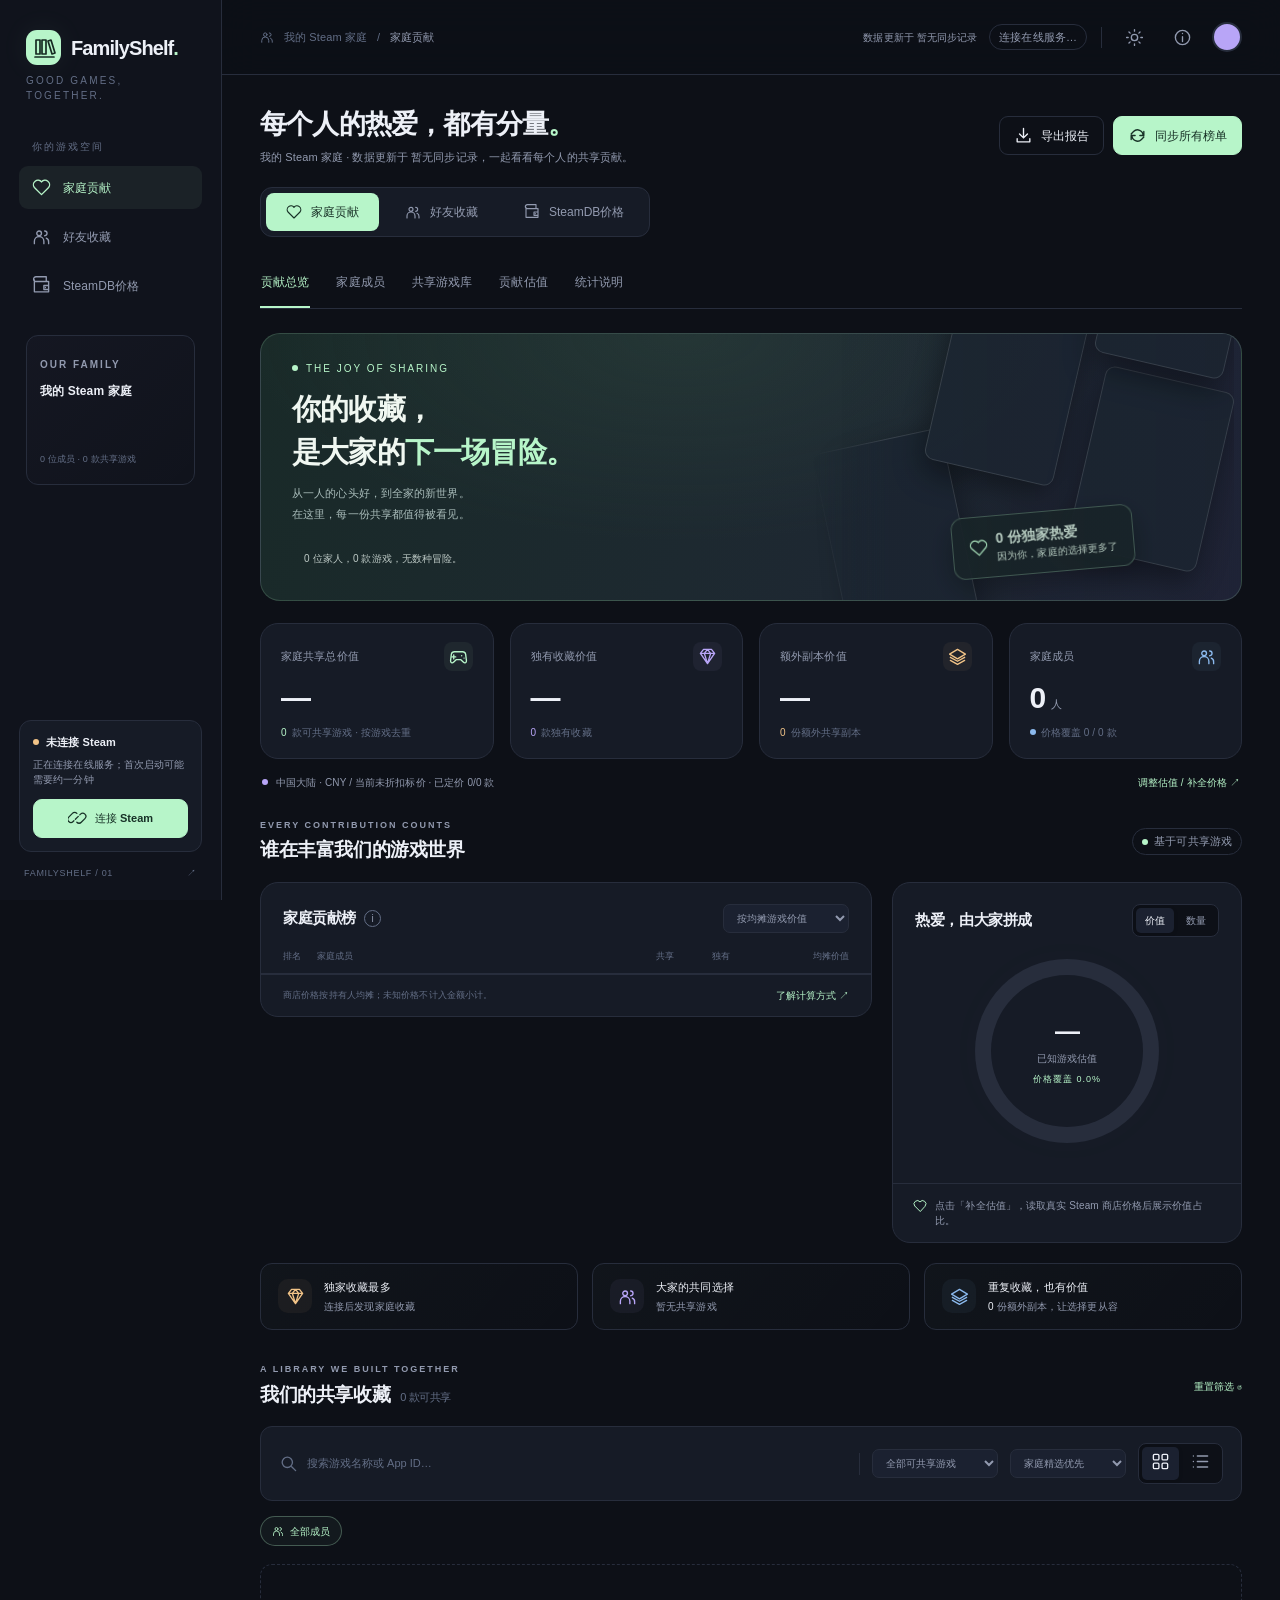
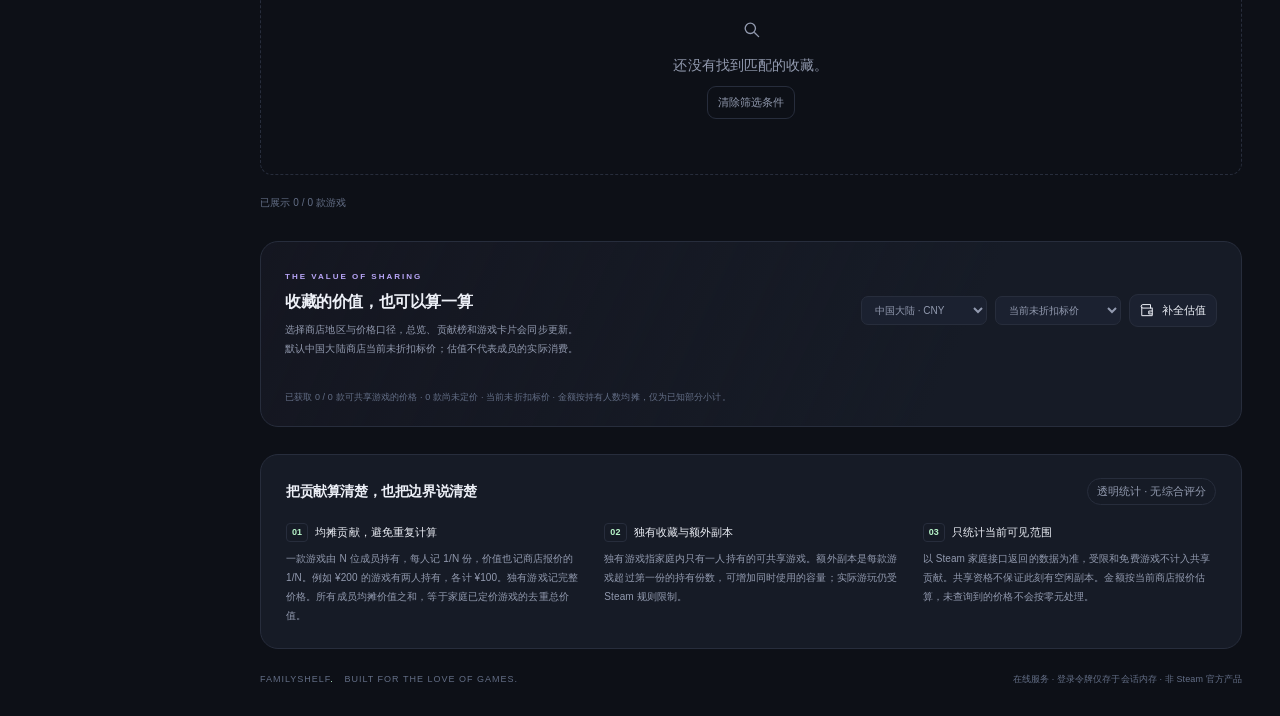
==== commit 3fcee60b: "Share Steam login across rankings and simplify navigation" ====
--- a/docs/index.html
+++ b/docs/index.html
@@ -34,12 +34,15 @@
 
 .fh-valuation{padding:22px 24px;margin:0 0 22px;border:1px solid #b8a5f735;border-radius:16px;background:linear-gradient(125deg,#b8a5f70b,transparent),var(--card)}.fh-valuation-head{display:flex;justify-content:space-between;gap:14px;align-items:center}.fh-valuation h3{font-size:15px;margin:7px 0 0}.fh-price-counts{display:grid;grid-template-columns:repeat(3,minmax(0,1fr));gap:15px;margin:22px 0 16px}.fh-price-counts b{display:block;font-size:24px;font-variant-numeric:tabular-nums;font-weight:550}.fh-price-counts span{display:block;font-size:10px;color:var(--sub);margin-top:5px}.fh-price-counts>div:nth-child(1) b{color:var(--mint)}.fh-price-counts>div:nth-child(2) b{color:var(--purple)}.fh-price-counts>div:nth-child(3) b{color:var(--amber)}.fh-quote-track{height:5px;display:flex;overflow:hidden;border-radius:4px;background:var(--line);gap:2px}.fh-quote-track span{display:block;height:100%}.fh-valuation p,.fh-valuation summary{font-size:10px;color:var(--sub);line-height:1.9}.fh-valuation>p{margin:12px 0}.fh-valuation details{border-top:1px solid var(--line);padding-top:12px}.fh-valuation summary{cursor:pointer;color:var(--purple)}.fh-valuation details p{margin-top:10px}.fh-valuation a{color:var(--mint);text-decoration:underline}.fh-podium-foot{display:block;line-height:1.9;overflow-wrap:anywhere}.fh-price-state{color:var(--amber)!important}@media(max-width:560px){.fh-valuation{padding:18px}.fh-valuation-head{align-items:start;flex-direction:column}.fh-price-counts{gap:8px}.fh-price-counts b{font-size:21px}.fh-stat-grid .stat-value{font-size:clamp(16px,5vw,25px)}.fh-podium-foot{font-size:8px}}
 /* SteamDB snapshots use their own currency and valuation basis. */
-.is-steamdb>.fh-hero,.is-steamdb>#fhStats,.is-steamdb>#fhNotice,.is-steamdb>.fh-footer{display:none}.is-steamdb>.fh-tabs{margin-top:0}.fh-tabs{overflow-x:auto}.fh-tabs button{white-space:nowrap;flex-shrink:0}.db-hero{display:flex;justify-content:space-between;align-items:center;gap:24px;padding:30px 34px;margin-bottom:18px;border:1px solid #e9b87640;border-radius:18px;background:radial-gradient(ellipse at 85% 10%,#efb95f20,transparent 52%),linear-gradient(120deg,var(--card),var(--card2));overflow:hidden}.db-hero .eyebrow{color:var(--amber);font-size:9px;letter-spacing:2.5px}.db-hero h2{font-size:31px;letter-spacing:-1px;margin:12px 0 9px;font-weight:620}.db-hero h2>span{color:var(--amber)}.db-hero p{font-size:11px;line-height:1.9;color:var(--sub)}.db-chips{display:flex;gap:8px;flex-wrap:wrap;margin-top:19px}.db-chips span{font-size:9px;color:var(--amber);border:1px solid #e9b87628;background:#e9b87608;border-radius:5px;padding:4px 9px}.db-hero-mark{display:flex;flex-direction:column;align-items:flex-start;gap:9px;flex:none;border-left:1px solid #e9b87630;padding:6px 42px;color:var(--amber)}.db-hero-mark .icon{width:34px;height:34px;opacity:.8}.db-hero-mark b{font-size:26px;line-height:1.05;letter-spacing:1px;font-weight:550}.db-hero-mark small{font-size:8px;letter-spacing:2px;opacity:.65}.db-source-note{display:flex;align-items:flex-start;gap:11px;padding:15px 17px;border:1px solid var(--line);background:var(--card);border-radius:10px;margin-bottom:18px}.db-source-dot{width:7px;height:7px;border-radius:50%;background:var(--amber);margin-top:5px;flex:none}.db-source-note>div{flex:1}.db-source-note strong{font-size:11px;font-weight:550}.db-source-note p{color:var(--sub);font-size:10px;line-height:1.8;margin-top:5px}.db-source-note>a{white-space:nowrap;font-size:10px}.db-stats .stat{min-height:115px}.db-stats .stat-value{font-size:28px}.db-actions,.db-import-actions{display:flex;gap:9px;flex-wrap:wrap}.db-layout{display:grid;grid-template-columns:minmax(0,1fr) 245px;gap:19px;align-items:start}.db-board{min-width:0}.db-table{min-width:730px}.db-table th:first-child{width:45px;padding-left:20px}.db-table td:first-child{padding-left:20px}.db-table th:nth-child(2){width:26%}.db-table .fh-person .avatar{width:32px;height:32px}.db-table .fh-score{color:var(--amber);font-size:17px}.db-table .db-unknown{color:var(--dim);font-size:11px}.db-table .db-date{font-size:10px;color:var(--sub);white-space:nowrap}.db-row-actions{display:flex;gap:10px;white-space:nowrap;align-items:center}.db-row-actions a,.db-row-actions button{font-size:10px}.db-row-actions a{color:var(--sub)}.db-aside{display:grid;gap:14px}.db-explainer{padding:22px 19px}.db-explainer>.eyebrow{font-size:8px;letter-spacing:1.1px;color:var(--amber)}.db-explainer h3{font-size:16px;margin:10px 0 23px}.db-explainer>div{display:flex;gap:12px;margin-bottom:22px}.db-explainer>div>b{font-size:10px;color:var(--amber);border:1px solid #e9b87630;padding:5px;border-radius:6px;height:25px}.db-explainer strong{font-size:11px;font-weight:550}.db-explainer p{font-size:10px;color:var(--sub);line-height:1.9;margin-top:7px}.db-explainer>a{font-size:10px;width:100%;justify-content:center}.db-storage-note{display:flex;gap:10px;padding:0 5px;color:var(--dim)}.db-storage-note .icon{flex:none;width:15px}.db-storage-note p{font-size:10px;line-height:1.9}.db-form-grid{display:grid;grid-template-columns:1fr 1fr;gap:13px}.db-error{background:#e9767620;color:#f3a3a3;padding:10px 13px;border:1px solid #e9767640;border-radius:7px;font-size:11px;line-height:1.7}.db-preview{background:#b7f5c915;color:var(--mint);padding:12px;border-radius:7px;font-size:11px;line-height:1.7}#dbImportText{font-family:ui-monospace,monospace;font-size:11px;resize:vertical;min-height:145px;line-height:1.7}#dbEntryTitle,#dbImportTitle{margin-top:10px}.db-empty{padding:37px 24px;text-align:center;color:var(--sub);font-size:11px;line-height:1.9}.db-empty strong{display:block;color:var(--text);font-size:16px;margin-bottom:8px}.db-empty .btn{margin-top:15px}.db-price-bar{margin-top:8px;height:3px;max-width:125px;margin-left:auto;border-radius:5px;background:var(--line);overflow:hidden}.db-price-bar>span{display:block;background:var(--amber);height:100%;border-radius:5px}.db-tools .search{min-width:190px}.db-tools{flex-wrap:wrap}
+.is-steamdb>.fh-hero,.is-steamdb>#fhStats,.is-steamdb>#fhNotice,.is-steamdb>.fh-footer{display:none}.is-steamdb>.fh-tabs{display:none}.fh-tabs{overflow-x:auto}.fh-tabs button{white-space:nowrap;flex-shrink:0}.db-hero{display:flex;justify-content:space-between;align-items:center;gap:24px;padding:30px 34px;margin-bottom:18px;border:1px solid #e9b87640;border-radius:18px;background:radial-gradient(ellipse at 85% 10%,#efb95f20,transparent 52%),linear-gradient(120deg,var(--card),var(--card2));overflow:hidden}.db-hero .eyebrow{color:var(--amber);font-size:9px;letter-spacing:2.5px}.db-hero h2{font-size:31px;letter-spacing:-1px;margin:12px 0 9px;font-weight:620}.db-hero h2>span{color:var(--amber)}.db-hero p{font-size:11px;line-height:1.9;color:var(--sub)}.db-chips{display:flex;gap:8px;flex-wrap:wrap;margin-top:19px}.db-chips span{font-size:9px;color:var(--amber);border:1px solid #e9b87628;background:#e9b87608;border-radius:5px;padding:4px 9px}.db-hero-mark{display:flex;flex-direction:column;align-items:flex-start;gap:9px;flex:none;border-left:1px solid #e9b87630;padding:6px 42px;color:var(--amber)}.db-hero-mark .icon{width:34px;height:34px;opacity:.8}.db-hero-mark b{font-size:26px;line-height:1.05;letter-spacing:1px;font-weight:550}.db-hero-mark small{font-size:8px;letter-spacing:2px;opacity:.65}.db-source-note{display:flex;align-items:flex-start;gap:11px;padding:15px 17px;border:1px solid var(--line);background:var(--card);border-radius:10px;margin-bottom:18px}.db-source-dot{width:7px;height:7px;border-radius:50%;background:var(--amber);margin-top:5px;flex:none}.db-source-note>div{flex:1}.db-source-note strong{font-size:11px;font-weight:550}.db-source-note p{color:var(--sub);font-size:10px;line-height:1.8;margin-top:5px}.db-source-note>a{white-space:nowrap;font-size:10px}.db-stats .stat{min-height:115px}.db-stats .stat-value{font-size:28px}.db-actions,.db-import-actions{display:flex;gap:9px;flex-wrap:wrap}.db-layout{display:grid;grid-template-columns:minmax(0,1fr) 245px;gap:19px;align-items:start}.db-board{min-width:0}.db-table{min-width:730px}.db-table th:first-child{width:45px;padding-left:20px}.db-table td:first-child{padding-left:20px}.db-table th:nth-child(2){width:26%}.db-table .fh-person .avatar{width:32px;height:32px}.db-table .fh-score{color:var(--amber);font-size:17px}.db-table .db-unknown{color:var(--dim);font-size:11px}.db-table .db-date{font-size:10px;color:var(--sub);white-space:nowrap}.db-row-actions{display:flex;gap:10px;white-space:nowrap;align-items:center}.db-row-actions a,.db-row-actions button{font-size:10px}.db-row-actions a{color:var(--sub)}.db-aside{display:grid;gap:14px}.db-explainer{padding:22px 19px}.db-explainer>.eyebrow{font-size:8px;letter-spacing:1.1px;color:var(--amber)}.db-explainer h3{font-size:16px;margin:10px 0 23px}.db-explainer>div{display:flex;gap:12px;margin-bottom:22px}.db-explainer>div>b{font-size:10px;color:var(--amber);border:1px solid #e9b87630;padding:5px;border-radius:6px;height:25px}.db-explainer strong{font-size:11px;font-weight:550}.db-explainer p{font-size:10px;color:var(--sub);line-height:1.9;margin-top:7px}.db-explainer>a{font-size:10px;width:100%;justify-content:center}.db-storage-note{display:flex;gap:10px;padding:0 5px;color:var(--dim)}.db-storage-note .icon{flex:none;width:15px}.db-storage-note p{font-size:10px;line-height:1.9}.db-form-grid{display:grid;grid-template-columns:1fr 1fr;gap:13px}.db-error{background:#e9767620;color:#f3a3a3;padding:10px 13px;border:1px solid #e9767640;border-radius:7px;font-size:11px;line-height:1.7}.db-preview{background:#b7f5c915;color:var(--mint);padding:12px;border-radius:7px;font-size:11px;line-height:1.7}#dbImportText{font-family:ui-monospace,monospace;font-size:11px;resize:vertical;min-height:145px;line-height:1.7}#dbEntryTitle,#dbImportTitle{margin-top:10px}.db-empty{padding:37px 24px;text-align:center;color:var(--sub);font-size:11px;line-height:1.9}.db-empty strong{display:block;color:var(--text);font-size:16px;margin-bottom:8px}.db-empty .btn{margin-top:15px}.db-price-bar{margin-top:8px;height:3px;max-width:125px;margin-left:auto;border-radius:5px;background:var(--line);overflow:hidden}.db-price-bar>span{display:block;background:var(--amber);height:100%;border-radius:5px}.db-tools .search{min-width:190px}.db-tools{flex-wrap:wrap}
 @media(max-width:1300px){.db-layout{grid-template-columns:minmax(0,1fr)}.db-aside{grid-template-columns:minmax(0,1fr) 245px}.db-explainer>div{display:inline-flex;vertical-align:top;width:31%;padding-right:12px}.db-explainer>a{width:auto}.db-storage-note{padding:15px}.db-stats{grid-template-columns:repeat(2,minmax(0,1fr))}}
 @media(max-width:650px){.db-hero{padding:24px 20px;gap:8px}.db-hero h2{font-size:24px}.db-hero-mark{padding:6px 0 6px 15px}.db-hero-mark b{font-size:17px}.db-hero-mark small{display:none}.db-hero-mark .icon{width:24px;height:24px}.db-hero .eyebrow{font-size:7px;letter-spacing:1px}.db-source-note{flex-wrap:wrap}.db-source-note>a{margin-left:18px}.db-source-note>div{min-width:170px}.db-aside{grid-template-columns:1fr}.db-explainer>div{display:flex;width:100%;padding-right:0}.db-storage-note{padding:0 5px}.db-section-top{align-items:flex-start;flex-direction:column;gap:15px}.db-form-grid{grid-template-columns:1fr;gap:0}.db-stats .stat{padding:16px 13px}.db-stats .stat-value{font-size:23px}.db-stats .stat-bottom{font-size:8px}.db-tools>*{max-width:100%}}
 
 
 @media(max-width:650px){.db-hero-mark{display:none}.db-hero h2{font-size:24px;letter-spacing:-.6px}.db-hero{padding:25px 20px}.workspace-switch{width:100%}.workspace-switch button{flex:1;justify-content:center;padding:10px 8px;font-size:11px}.workspace-switch button svg{flex-shrink:0}.db-source-note strong{line-height:1.8}}
+
+.auth-methods{display:flex;gap:8px;margin:24px 0 20px;padding:5px;border:1px solid var(--line);border-radius:12px;background:var(--bg)}.auth-methods button{flex:1;display:flex;align-items:center;justify-content:center;gap:8px;padding:11px 6px;border-radius:8px;background:transparent;color:var(--sub);font-size:12px}.auth-methods button[aria-selected="true"]{color:var(--mint);background:var(--card2);box-shadow:0 2px 8px #0002}.auth-methods button span{font-size:8px;padding:1px 5px;border-radius:4px;background:var(--mint-deep);color:var(--mint)}.auth-methods .icon{width:16px;height:16px}.token-intro{padding:16px;border:1px solid var(--line);border-radius:12px;background:linear-gradient(120deg,#b8a5f70b,transparent);margin-bottom:21px}.token-intro p{font-size:11px;margin:9px 0!important;line-height:1.8}.token-intro a{font-size:11px}.token-label{display:flex;align-items:center;justify-content:space-between;font-size:12px;margin-bottom:9px}.token-label small{font-family:ui-monospace,monospace;font-size:10px}.token-input-wrap{position:relative;display:flex;align-items:center;border:1px solid var(--line);border-radius:10px;background:var(--bg)}.token-input-wrap:focus-within{border-color:var(--mint)}#steamTokenInput{min-width:0;flex:1;padding:14px 12px;border:0;background:none;color:var(--text);font:12px ui-monospace,monospace;outline:none}#tokenReveal{flex:none;margin-right:7px;padding:6px 9px;border-radius:6px;background:var(--card2);color:var(--sub);font-size:10px}.token-help{font-size:10px!important;line-height:1.85!important;margin:10px 0 0!important;color:var(--sub)}.token-message{padding:11px 13px;border:1px solid #f1c38740;border-radius:8px;color:var(--amber);font-size:11px;margin-top:14px;background:#f1c38708}.token-scope{display:flex;gap:9px;margin-top:19px;padding-top:15px;border-top:1px solid var(--line);color:var(--sub)}.token-scope .icon{width:15px;height:15px;margin-top:3px}.token-scope p{font-size:10px!important;line-height:1.9!important;margin:0!important}#authDialog [hidden]{display:none!important}#cloudQRToken{margin-top:17px;font-size:11px}
+.family-sections{display:flex;gap:25px;overflow-x:auto;border-bottom:1px solid var(--line);margin:0 0 24px}.family-sections a{white-space:nowrap;padding:12px 1px 15px;color:var(--sub);font-size:12px;border-bottom:2px solid transparent}.family-sections a.active{color:var(--mint);border-bottom-color:var(--mint)}
 </style>
 </head>
 <body>
@@ -72,12 +75,9 @@
  <p class="brand-sub">GOOD GAMES, TOGETHER.</p>
  <p class="nav-label">你的游戏空间</p>
  <nav class="nav" aria-label="主导航">
-  <a href="#overview" class="active" data-nav="overview" title="贡献总览"><svg class="icon"><use href="#i-grid"/></svg><span class="nav-text">贡献总览</span></a>
-  <a href="#members" data-nav="members" title="家庭成员"><svg class="icon"><use href="#i-users"/></svg><span class="nav-text">家庭成员</span><span class="nav-count" id="navMembers">6</span></a>
-  <a href="#library" data-nav="library" title="共享游戏库"><svg class="icon"><use href="#i-game"/></svg><span class="nav-text">共享游戏库</span></a>
-  <a href="#valuation" data-nav="valuation" title="贡献估值"><svg class="icon"><use href="#i-wallet"/></svg><span class="nav-text">贡献估值</span></a>
-  <a href="#method" data-nav="method" title="统计说明"><svg class="icon"><use href="#i-info"/></svg><span class="nav-text">统计说明</span></a>
- <a href="#friends" data-friends-nav title="好友收藏榜"><svg class="icon"><use href="#i-wallet"/></svg>好友收藏榜</a> <a href="#steamdb" data-steamdb-nav title="SteamDB价格榜单"><svg class="icon"><use href="#i-wallet"/></svg>SteamDB价格榜单</a></nav>
+  <a href="#overview" class="active" data-nav="overview" title="家庭贡献"><svg class="icon"><use href="#i-heart"/></svg><span class="nav-text">家庭贡献</span></a>
+  <a href="#friends" data-friends-nav title="好友收藏"><svg class="icon"><use href="#i-users"/></svg><span class="nav-text">好友收藏</span></a>
+  <a href="#steamdb" data-steamdb-nav title="SteamDB价格"><svg class="icon"><use href="#i-wallet"/></svg><span class="nav-text">SteamDB价格</span></a></nav>
  <section class="family-mini"><span class="eyebrow">OUR FAMILY</span><h3 id="sideFamily">Steam 家庭</h3><div id="sideAvatars" class="avatar-stack"></div><p style="font-size:9px;color:var(--dim);margin-top:13px" id="sideMembers"></p></section>
  <div class="sidebar-bottom"><div class="connection-box"><div class="row"><span class="dot" id="connectionDot" style="color:var(--amber)"></span><strong id="connectionLabel">未连接 Steam</strong></div><p id="connectionHint">连接账号以获取最新家庭数据</p><button class="btn primary" id="sideConnect"><svg class="icon"><use href="#i-link"/></svg><span>连接 Steam</span></button></div><div class="side-foot"><span>FAMILYSHELF / 01</span><a href="https://store.steampowered.com/account/familymanagement" target="_blank" rel="noopener noreferrer" title="Steam 家庭管理">↗</a></div></div>
 </aside>
@@ -87,7 +87,7 @@
   <div class="page-heading row between"><div><h1>每个人的热爱，都有分量<span class="mint">。</span></h1><p id="pageSubtitle">一起看看，谁让这个家庭的游戏世界更丰富。</p></div><div class="heading-actions"><button class="btn ghost" id="exportBtn"><svg class="icon"><use href="#i-download"/></svg>导出报告</button><button class="btn primary" id="refreshBtn"><svg class="icon"><use href="#i-refresh"/></svg><span>刷新家庭库</span></button><div id="exportMenu" class="export-menu" hidden><button data-export="csv">成员贡献表 · CSV</button><button data-export="json">完整家庭快照 · JSON</button></div></div></div>
   <div class="workspace-switch" aria-label="切换收藏空间"><button class="active" data-space="family"><svg class="icon"><use href="#i-heart"/></svg>家庭贡献</button><button data-space="friends"><svg class="icon"><use href="#i-users"/></svg>好友收藏</button><button data-db-open><svg class="icon"><use href="#i-wallet"/></svg>SteamDB价格</button></div>
   <div class="status-banner" id="statusBanner" hidden><div class="row"><span class="spinner" id="statusSpinner"></span><span id="statusText"></span></div><button class="text-link" id="cancelBtn">取消</button></div>
-  <div id="familySpace">
+  <div id="familySpace"><nav class="family-sections" aria-label="家庭贡献功能"><a href="#overview" data-family-section="overview" class="active">贡献总览</a><a href="#members" data-family-section="members">家庭成员</a><a href="#library" data-family-section="library">共享游戏库</a><a href="#valuation" data-family-section="valuation">贡献估值</a><a href="#method" data-family-section="method">统计说明</a></nav>
   <section class="hero" aria-label="家庭游戏库摘要"><div class="hero-copy"><div class="hero-kicker"><span class="dot"></span> THE JOY OF SHARING</div><h2>你的收藏，<br>是大家的<em>下一场冒险。</em></h2><p>从一人的心头好，到全家的新世界。<br>在这里，每一份共享都值得被看见。</p><div class="hero-bottom"><div class="avatar-stack" id="heroAvatars"></div><span id="heroSummary">六个人，一座共同的游戏宇宙</span></div></div><div class="hero-art" aria-hidden="true"><div class="art-tile a"><img src="https://shared.fastly.steamstatic.com/store_item_assets/steam/apps/413150/library_600x900.jpg" alt="" onerror="this.style.visibility='hidden'"></div><div class="art-tile b"><img src="https://shared.fastly.steamstatic.com/store_item_assets/steam/apps/1245620/library_600x900.jpg" alt="" onerror="this.style.visibility='hidden'"></div><div class="art-tile c"><img src="https://shared.fastly.steamstatic.com/store_item_assets/steam/apps/1091500/library_600x900.jpg" alt="" onerror="this.style.visibility='hidden'"></div><div class="art-tile d"><img src="https://shared.fastly.steamstatic.com/store_item_assets/steam/apps/1086940/library_600x900.jpg" alt="" onerror="this.style.visibility='hidden'"></div><div class="art-chip"><svg class="icon"><use href="#i-heart"/></svg><div><strong id="heroUnique">— 份独家热爱</strong><span>因为你，家庭的选择更多了</span></div></div></div></section>
   <section class="stats" aria-label="核心数据">
    <article class="stat"><div class="stat-top"><span>家庭共享总价值</span><span class="stat-icon"><svg class="icon"><use href="#i-game"/></svg></span></div><div class="stat-value num" id="statGames">—</div><div class="stat-bottom"><b id="statGamesSub"></b><span>款可共享游戏 · 按游戏去重</span></div><svg class="stat-spark" viewBox="0 0 70 28" fill="none"><path d="M1 25 12 18 21 21 32 9 43 13 54 4 68 1" stroke="var(--mint)" stroke-width="1.5"/><path d="M1 25 12 18 21 21 32 9 43 13 54 4 68 1V28H1Z" fill="url(#sparkGrad)"/><defs><linearGradient id="sparkGrad" x1="0" y1="0" x2="0" y2="28" gradientUnits="userSpaceOnUse"><stop stop-color="#b7f5c9" stop-opacity=".15"/><stop offset="1" stop-color="#b7f5c9" stop-opacity="0"/></linearGradient></defs></svg></article>
@@ -114,7 +114,7 @@
  <section class="fh-hero"><div><span class="eyebrow" style="color:#c1b0f4">THE COMPANY WE KEEP</span><h2>收藏各有千秋，<br>一起发现<em>下一场同乐。</em></h2><p>从游戏库的分量，到彼此的共同热爱。看看朋友们的收藏，找回那些买下还没打开的世界。</p><div class="fh-hero-actions"><button class="btn primary" id="fhConnect">连接好友数据 <span>↗</span></button><button class="btn ghost" id="fhDemo">体验示例好友榜</button></div></div><div class="fh-orbit" aria-hidden="true"><div class="fh-mini-card"><img src="https://shared.fastly.steamstatic.com/store_item_assets/steam/apps/1091500/library_600x900.jpg" alt="" onerror="this.style.visibility='hidden'"><b>各有所爱</b><small>YOUR COLLECTION</small></div><div class="fh-mini-card"><img src="https://shared.fastly.steamstatic.com/store_item_assets/steam/apps/1245620/library_600x900.jpg" alt="" onerror="this.style.visibility='hidden'"><b>一起冒险</b><small>BETTER TOGETHER</small></div><div class="fh-mini-card"><img src="https://shared.fastly.steamstatic.com/store_item_assets/steam/apps/413150/library_600x900.jpg" alt="" onerror="this.style.visibility='hidden'"><b>发现同好</b><small>SHARED PASSIONS</small></div></div></section>
  <div class="fh-progress" id="fhProgress" hidden><div class="row between"><span id="fhProgressText"></span><button class="text-link" id="fhCancel">取消同步</button></div><div class="bar-track"><span id="fhProgressBar" style="background:var(--purple)"></span></div></div>
  <section class="stats fh-stat-grid" id="fhStats" aria-label="好友收藏摘要"></section>
- <div class="fh-tabs" id="fhTabs" role="tablist" aria-label="好友功能"><button class="active" role="tab" aria-selected="true" data-fh-tab="rank"><svg class="icon"><use href="#i-wallet"/></svg>收藏排行榜</button><button role="tab" aria-selected="false" data-fh-tab="steamdb"><svg class="icon"><use href="#i-wallet"/></svg>SteamDB价格榜单</button><button role="tab" aria-selected="false" data-fh-tab="compare"><svg class="icon"><use href="#i-layers"/></svg>两人对比</button><button role="tab" aria-selected="false" data-fh-tab="discover"><svg class="icon"><use href="#i-star"/></svg>游戏发现</button><button role="tab" aria-selected="false" data-fh-tab="manage"><svg class="icon"><use href="#i-users"/></svg>好友与数据</button></div>
+ <div class="fh-tabs" id="fhTabs" role="tablist" aria-label="好友功能"><button class="active" role="tab" aria-selected="true" data-fh-tab="rank"><svg class="icon"><use href="#i-wallet"/></svg>收藏排行榜</button><button role="tab" aria-selected="false" data-fh-tab="compare"><svg class="icon"><use href="#i-layers"/></svg>两人对比</button><button role="tab" aria-selected="false" data-fh-tab="discover"><svg class="icon"><use href="#i-star"/></svg>游戏发现</button><button role="tab" aria-selected="false" data-fh-tab="manage"><svg class="icon"><use href="#i-users"/></svg>好友与数据</button></div>
  <div id="fhTabRank" role="tabpanel"><div class="section-top"><div><span class="eyebrow">A SHELF FOR EVERY STORY</span><h2>好友收藏榜</h2><p class="section-sub">个人游戏库 · 已知价格小计排名 · 不代表实际消费</p></div><div class="fh-mode-top"><span class="pill" id="fhSource">等待连接</span><button class="btn ghost small" id="fhExport">导出榜单 ↓</button></div></div>
  <div class="fh-tools"><label class="search"><svg class="icon"><use href="#i-search"/></svg><input type="search" id="fhSearch" placeholder="搜索好友昵称 / SteamID" aria-label="搜索好友"></label><select id="fhMetric" aria-label="好友榜排名指标"><option value="value">游戏库价值</option><option value="count">游戏数量</option><option value="hours">累计游玩时长</option><option value="recent">近两周游玩时长</option><option value="unplayed">未游玩游戏数量</option><option value="coverage">价格覆盖率</option></select><select id="fhStatusFilter" aria-label="好友状态筛选"><option value="all">全部好友</option><option value="readable">已同步可见库</option><option value="unavailable">不可读取</option><option value="pending">待同步</option><option value="stale">旧快照</option><option value="pinned">已关注好友</option><option value="selected">仅勾选好友</option></select><button class="chip" id="fhSelf">包含自己 ✓</button></div>
  <article class="fh-valuation" aria-label="估值数据质量"><div class="fh-valuation-head"><div><span class="eyebrow">VALUATION CHECK</span><h3 id="fhValuationTitle">正在核对价格覆盖</h3></div><span class="pill" id="fhQuoteBasis"></span></div><div class="fh-price-counts" id="fhQuoteCounts"></div><div class="fh-quote-track" id="fhQuoteTrack" aria-hidden="true"></div><p id="fhQuoteNote"></p><details><summary>账号价值怎么算？</summary><p>默认将所选地区每款游戏本体的当前未折扣标价相加，同一人的同一 App ID 只计一次；好友间各算各的收藏，不均摊。可切换为当前促销售价。DLC、饰品与购买账单不在本次个人游戏库估值范围内。</p><p>参考小黑盒公开介绍中的“游戏本体原价累加”思路：<a href="https://mip.pc6.com/sv/32922.html" target="_blank" rel="noopener noreferrer">PC6 教学（2021）↗</a>。该来源并非小黑盒官方算法说明，也无法确认其目前对下架游戏、地区及历史价格的处理。这里的金额是 Steam 当前报价小计，不保证与小黑盒一致。</p></details></article>
@@ -126,7 +126,7 @@
  <div id="fhTabManage" role="tabpanel" hidden><div class="section-top"><div><span class="eyebrow">YOUR CIRCLE, YOUR DATA</span><h2>管理好友与估值</h2></div><button class="btn ghost small" id="fhSnapshot">导出好友快照 ↓</button></div><div class="fh-manage-grid"><article class="panel fh-box"><h3>01 · 获取好友与游戏库</h3><p>登录 Steam 后自动读取已有 API Key 并加载好友。家庭库登录完成后也会自动尝试连接；好友默认全选，自动分批同步游戏库、补全价格，并按游戏库价值排名。也可以取消部分选择后手动刷新。</p><div class="fh-tools"><button class="btn primary" id="fhManageConnect">自动连接 / 管理认证</button><button class="btn ghost" id="fhReload">刷新好友列表</button></div><label class="fh-field">手动添加 SteamID64（最多 10 个，空格或逗号分隔）<input class="fh-input" id="fhManualIds" placeholder="7656119…"></label><button class="btn small" id="fhAdd">添加并同步</button><p id="fhConnectionNote"></p><button class="text-link" id="fhDisconnect">清除内存中的 API Key</button></article><article class="panel fh-box"><h3>02 · 给每一份收藏标上价值</h3><p>游戏库同步完成后自动补齐商店价格，榜单随估值实时更新。也可以重新补全所选好友的价格。地区与口径也会同步影响家庭榜。</p><div class="fh-tools"><select id="fhRegion" aria-label="好友估值地区"><option value="cn">中国大陆 · CNY</option><option value="us">美国 · USD</option><option value="hk">中国香港 · HKD</option></select><select id="fhBasis" aria-label="好友估值口径"><option value="initial">当前未折扣标价</option><option value="final">当前实际售价</option></select></div><div class="fh-tools"><button class="btn primary" id="fhPrices">补全所选好友估值</button><button class="btn ghost" id="fhPriceCancel">暂停价格查询</button></div><p id="fhPriceStatus">尚无价格查询任务。</p><p>价格按游戏去重查询并缓存。下架、免费或报价缺失的条目保留为“未知”，不会擅自认定为零元。</p></article></div><article class="panel fh-box fh-section-gap"><h3>数据说明与隐私</h3><p>Steam 好友列表和游戏详情受资料隐私设置影响；通过本工具的官方窗口登录后，已有 API Key 会自动读取。个人库包含接口可见的自有游戏，不代表它们都能用于家庭共享。好友榜不自动识别家庭关系。</p><div class="fh-split"><div class="fh-note">API Key 只用于本次云端会话发起官方请求，不写入数据文件、浏览器存储或导出文件。刷新网页需重新连接；好友昵称、游戏列表和同步时间仅保存在本次会话内存。</div><div class="fh-note">本次同步数据可以查看、对比和导出，但同步失败的成员不会参与实时排名。示例模式为独立虚构数据；本次心愿单与关注标记只保存于当前浏览器，不会修改 Steam 账号。</div></div></article></div>
  <div id="fhTabSteamdb" role="tabpanel" hidden>
   <section class="db-hero"><div><span class="eyebrow">A DIFFERENT VIEW OF VALUE</span><h2>SteamDB价格榜单<span>。</span></h2><p>换一个价格坐标，看看收藏的分量。<br>按 SteamDB 计算器展示的估值独立排名。</p><div class="db-chips"><span>历史最低价估值</span><span>同币种比较</span><span>非实际消费</span></div></div><div class="db-hero-mark" aria-hidden="true"><svg class="icon"><use href="#i-layers"/></svg><b>LOWEST<br>RECORDED</b><small>STEAMDB PRICE BOARD</small></div></section>
-  <div class="db-source-note"><span class="db-source-dot"></span><div><strong>录入 / 导入模式 · 尚未接入自动同步</strong><p>SteamDB 暂无可用的公开查询 API。打开个人计算器查看金额，再录入或批量导入；数据来源由你提供，未自动核验。未录入不参与排名。</p></div><a href="https://steamdb.info/faq/#how-does-calculator-calculate-the-account-value" target="_blank" rel="noopener noreferrer" class="text-link">估值说明 ↗</a></div>
+  <div class="db-source-note"><span class="db-source-dot"></span><div><strong>成员自动同步 · 价格录入 / 导入</strong><p>共用本次登录的家庭与好友名单，无需另行登录。SteamDB 计算器限制服务器自动读取，金额需查看后录入或导入；已有记录自动排名，缺失金额不参与排名。</p></div><a href="https://steamdb.info/faq/#how-does-calculator-calculate-the-account-value" target="_blank" rel="noopener noreferrer" class="text-link">估值说明 ↗</a></div>
   <section class="stats db-stats" id="dbStats" aria-label="SteamDB 榜单摘要"></section>
   <div class="section-top db-section-top"><div><span class="eyebrow">LOWEST PRICES, INDEPENDENT RANKING</span><h2>收藏价格档案</h2><p class="section-sub">与商店原价榜独立计算 · 仅按已录入金额排名</p></div><div class="db-actions"><button class="btn ghost small" id="dbImport">批量导入</button><button class="btn primary small" id="dbAdd">录入 SteamDB 价格 +</button></div></div>
   <div class="fh-tools db-tools"><label class="search"><svg class="icon"><use href="#i-search"/></svg><input id="dbSearch" type="search" placeholder="搜索昵称 / SteamID" aria-label="搜索 SteamDB 榜单"></label><select id="dbScope" aria-label="SteamDB 榜单成员范围"><option value="all">好友 + 家庭成员</option><option value="friends">仅好友与自己</option><option value="family">仅家庭成员</option></select><select id="dbCurrency" aria-label="SteamDB 榜单币种"><option value="CNY">中国大陆 · CNY</option><option value="USD">美国 · USD</option><option value="HKD">中国香港 · HKD</option></select><select id="dbMetric" aria-label="SteamDB 榜单排名口径"><option value="lowest">历史最低价估值</option><option value="current">今日价格估值</option></select><button class="chip" id="dbOnlyRecorded" aria-pressed="false">全部成员</button></div>
@@ -142,10 +142,10 @@
 <dialog id="dbEntryDialog" aria-labelledby="dbEntryTitle"><button class="icon-btn modal-close" data-close aria-label="关闭"><svg class="icon"><use href="#i-close"/></svg></button><form id="dbEntryForm" class="modal-inner"><span class="eyebrow amber">STEAMDB PRICE RECORD</span><h2 id="dbEntryTitle">录入 SteamDB 价格</h2><p>把个人计算器中展示的总额记在这里。金额为账号估值，不是实际付款金额。</p><label class="fh-field">收藏家<select class="fh-input" id="dbPerson" required></select></label><div class="db-form-grid"><label class="fh-field">币种 / 地区<select class="fh-input" id="dbEntryCurrency"><option value="CNY">CNY · 中国大陆</option><option value="USD">USD · 美国</option><option value="HKD">HKD · 中国香港</option></select></label><label class="fh-field">查询日期<input class="fh-input" type="date" id="dbDate" required></label></div><div class="db-form-grid"><label class="fh-field">历史最低价估值<input class="fh-input" type="number" id="dbLowest" min="0" max="1000000000" step="0.01" placeholder="例如 12345.67" required><small>必填 · 直接填写计算器总额</small></label><label class="fh-field">今日价格估值（可选）<input class="fh-input" type="number" id="dbCurrent" min="0" max="1000000000" step="0.01" placeholder="留空表示未知"><small>未录入不按零元处理</small></label></div><a id="dbEntrySource" class="text-link" href="https://steamdb.info/calculator/" target="_blank" rel="noopener noreferrer">查询此人的 SteamDB 价格 ↗</a><p class="db-error" id="dbEntryError" role="alert" hidden></p><div class="modal-actions"><button type="button" class="text-link" id="dbRemove" hidden>移除此币种记录</button><button type="button" class="btn ghost" data-close>取消</button><button type="submit" class="btn primary">保存并排名</button></div></form></dialog>
 <dialog id="dbImportDialog" aria-labelledby="dbImportTitle"><button class="icon-btn modal-close" data-close aria-label="关闭"><svg class="icon"><use href="#i-close"/></svg></button><div class="modal-inner"><span class="eyebrow amber">BRING YOUR PRICE RECORDS</span><h2 id="dbImportTitle">批量导入 SteamDB 价格</h2><p>导入 CSV 或本榜导出的 JSON。SteamID 必须属于当前真实好友 / 家庭成员；金额使用元为单位，同一人同一币种会更新已有记录。</p><div class="db-import-actions"><label class="btn ghost small" for="dbImportFile">选择文件 ↑</label><input id="dbImportFile" type="file" accept=".csv,.json,text/csv,application/json" hidden><button class="btn ghost small" id="dbTemplate">下载空白 CSV 模板 ↓</button></div><label class="fh-field">粘贴 CSV / JSON<textarea class="fh-input" id="dbImportText" rows="8" spellcheck="false" placeholder="steamid,currency,lowest,current,observed_at&#10;填写当前成员 SteamID,CNY,12345.67,23456.78,2026-10-28"></textarea><small>CSV 表头：steamid,currency,lowest,current,observed_at。current 可留空；日期为 YYYY-MM-DD。</small></label><p class="db-error" id="dbImportError" role="alert" hidden></p><p id="dbImportPreview" class="db-preview" role="status" hidden></p><p class="modal-note">只导入你填写的记录，不会把 Steam 商店现价或空白字段替换成 SteamDB 史低价。示例模式不能导入真实记录。</p><div class="modal-actions"><button class="btn ghost" data-close>取消</button><button class="btn ghost" id="dbValidate">检查数据</button><button class="btn primary" id="dbCommit">导入并排名</button></div></div></dialog>
 
-<dialog id="authDialog" aria-labelledby="authTitle"><button class="icon-btn modal-close" data-close aria-label="关闭"><svg class="icon"><use href="#i-close"/></svg></button><div class="modal-inner"><div class="modal-symbol"><svg class="icon"><use href="#i-link"/></svg></div><span class="eyebrow" style="font-size:9px;color:var(--mint)">CONNECT YOUR FAMILY</span><h2 id="authTitle" style="margin-top:7px">让家庭收藏保持新鲜。</h2><p>使用 Steam 手机应用扫码登录，FamilyShelf 会自动读取当前账号可见的家庭成员与共享游戏。</p><div class="login-steps"><div class="login-step"><span class="step-number">01</span><div><strong>获取 Steam 官方登录二维码</strong><p>用 Steam 手机应用扫码，并核对登录地点后确认。</p></div></div><div class="login-step"><span class="step-number">02</span><div><strong>自动同步你的家庭库</strong><p>自动同步家庭库，并继续连接好友，无需手动复制令牌或已有 Key。</p></div></div></div><div class="modal-status" id="authStatus" hidden></div><div class="modal-actions"><button class="btn ghost" data-close>先看收藏</button><button class="btn primary" id="loginBtn"><svg class="icon"><use href="#i-ext"/></svg><span>前往 Steam 登录</span></button></div><div class="modal-note" id="authNote">使用 Steam 手机应用扫描官方二维码；登录令牌仅保留在本次云端会话内存中，刷新网页需重新连接。</div><button class="text-link" id="disconnectBtn" style="margin-top:17px" hidden>断开当前 Steam 连接</button></div></dialog>
+<dialog id="authDialog" aria-labelledby="authTitle"><button class="icon-btn modal-close" data-close aria-label="关闭"><svg class="icon"><use href="#i-close"/></svg></button><div class="modal-inner"><div class="modal-symbol"><svg class="icon"><use href="#i-link"/></svg></div><span class="eyebrow" style="font-size:9px;color:var(--mint)">CONNECT YOUR COLLECTION</span><h2 id="authTitle" style="margin-top:7px">连接 Steam，让热爱归档。</h2><p>选择适合你的登录方式，一次登录，同步家庭贡献与好友收藏，并准备 SteamDB 榜单成员。</p><div class="auth-methods" role="tablist" aria-label="Steam 登录方式"><button id="authQRTab" role="tab" aria-selected="true" aria-controls="authQRPanel" tabindex="0"><svg class="icon"><use href="#i-grid"/></svg>扫码登录<span>推荐</span></button><button id="authTokenTab" role="tab" aria-selected="false" aria-controls="authTokenPanel" tabindex="-1"><svg class="icon"><use href="#i-link"/></svg>令牌登录</button></div><div id="authQRPanel" role="tabpanel" aria-labelledby="authQRTab"><div class="login-steps"><div class="login-step"><span class="step-number">01</span><div><strong>获取 Steam 官方登录二维码</strong><p>用 Steam 手机应用扫码，并核对登录地点后确认。</p></div></div><div class="login-step"><span class="step-number">02</span><div><strong>自动准备所有榜单</strong><p>同步家庭库、全选好友游戏库并补全估值；切换榜单无需再次登录。</p></div></div></div><div class="modal-actions"><button class="btn ghost" data-close>先看收藏</button><button class="btn primary" id="loginBtn"><svg class="icon"><use href="#i-ext"/></svg><span>前往 Steam 登录</span></button></div></div><div id="authTokenPanel" role="tabpanel" aria-labelledby="authTokenTab" hidden><form id="tokenLoginForm" autocomplete="off"><div class="token-intro"><span class="tag purple-tag">已有网页登录？</span><p>从 Steam 官方页面获取令牌，粘贴后共享本次认证，同步家庭与好友榜单。</p><a class="text-link" target="_blank" rel="noopener noreferrer" href="https://store.steampowered.com/pointssummary/ajaxgetasyncconfig">打开 Steam 官方令牌页面 ↗</a></div><label class="token-label" for="steamTokenInput">Steam 登录令牌 <small>webapi_token</small></label><div class="token-input-wrap"><input id="steamTokenInput" type="password" autocomplete="off" spellcheck="false" autocapitalize="off" maxlength="12000" placeholder="粘贴完整的 eyJ… 令牌" aria-describedby="tokenHelp tokenLoginMessage" required><button type="button" id="tokenReveal" aria-label="显示令牌" aria-pressed="false">显示</button></div><p id="tokenHelp" class="token-help">先在 Steam 商店网页登录，再复制页面中的 webapi_token 值；也可直接粘贴完整 JSON。此处不是 32 位 API Key。</p><div id="tokenLoginMessage" class="token-message" role="status" hidden></div><div class="modal-actions"><button class="btn ghost" type="button" data-close>稍后连接</button><button class="btn primary" id="tokenLoginBtn" type="submit"><svg class="icon"><use href="#i-arrow"/></svg><span>使用令牌同步</span></button></div><div class="token-scope"><svg class="icon"><use href="#i-info"/></svg><p>本次认证供家庭与好友榜单共用。若 Steam 拒绝好友接口权限，可补充 API Key，无需再登录。SteamDB 金额需录入或导入。</p></div></form></div><div class="modal-status" id="authStatus" hidden></div><div class="modal-note" id="authNote">令牌仅在本次会话内存中使用。</div><button class="text-link" id="disconnectBtn" style="margin-top:17px" hidden>断开当前 Steam 连接</button></div></dialog>
 <dialog id="detailDialog" aria-label="游戏详情"><button class="icon-btn modal-close" data-close aria-label="关闭"><svg class="icon"><use href="#i-close"/></svg></button><div id="detailBody"></div></dialog>
 <dialog id="memberDialog" aria-label="成员贡献详情"><button class="icon-btn modal-close" data-close aria-label="关闭"><svg class="icon"><use href="#i-close"/></svg></button><div id="memberBody" class="modal-inner"></div></dialog>
-<dialog id="fhSetupDialog" aria-labelledby="fhSetupTitle"><button class="icon-btn modal-close" data-close aria-label="关闭"><svg class="icon"><use href="#i-close"/></svg></button><div class="modal-inner"><div class="modal-symbol" style="color:var(--purple);background:#b8a5f715"><svg class="icon"><use href="#i-users"/></svg></div><span class="eyebrow purple">CONNECT YOUR CIRCLE</span><h2 id="fhSetupTitle" style="margin-top:9px">让好友的收藏，连成一片。</h2><p>使用 Steam 手机应用扫码登录，已有 API Key 会自动读取并加载好友，无需复制粘贴。可复用本次家庭库登录。</p><div class="login-steps"><div class="login-step"><span class="step-number">01</span><div><strong>登录或复用 Steam 会话</strong><p>用 Steam 手机应用扫描官方登录二维码；无需在本站输入密码。</p></div></div><div class="login-step"><span class="step-number">02</span><div><strong>自动连接好友收藏</strong><p>已有 Key 直接读取；尚无 Key 时，请自行在 Steam 官方页面申请，再通过下方手动连接。</p></div></div></div><div class="modal-status" id="fhAutoStatus" role="status" aria-live="polite"></div><div class="modal-actions"><button class="btn ghost" data-close>稍后再说</button><button class="btn ghost" id="fhAutoCancel" hidden>取消连接</button><button class="btn ghost" id="fhAutoRetry" hidden>重新打开 / 重试 ↗</button><button class="btn primary" id="fhAutoLogin">Steam 登录并自动连接 ↗</button></div><details id="fhManualAuth" style="margin-top:24px;border-top:1px solid var(--line);padding-top:16px"><summary class="text-link" style="cursor:pointer">已有 Key？手动连接 / 更换 API Key</summary><label class="fh-field">你的 SteamID64 / 数字个人主页地址<input id="fhSteamId" class="fh-input" autocomplete="off" placeholder="7656119… 或 https://steamcommunity.com/profiles/…"></label><label class="fh-field">Steam Web API Key<input id="fhKey" type="password" class="fh-input" autocomplete="off" spellcheck="false" placeholder="32 位 API Key"><small id="fhSetupHint"></small></label><p class="fh-note">也可从 <a href="https://steamcommunity.com/dev/apikey" target="_blank" rel="noopener noreferrer">Steam 官方 API Key 页面 ↗</a> 手动获取。好友列表私密时，可在“好友与数据”中添加 SteamID。</p><div class="modal-actions"><button class="btn" id="fhSubmit">使用手动信息连接</button></div></details><p class="modal-note">令牌、Key 与登录会话仅保留在本次服务内存中，不写入钥匙串、快照或浏览器存储；关闭服务后需要重新登录。好友列表加载后默认全选，自动同步游戏库并生成价值榜单。</p></div></dialog>
+<dialog id="fhSetupDialog" aria-labelledby="fhSetupTitle"><button class="icon-btn modal-close" data-close aria-label="关闭"><svg class="icon"><use href="#i-close"/></svg></button><div class="modal-inner"><div class="modal-symbol" style="color:var(--purple);background:#b8a5f715"><svg class="icon"><use href="#i-users"/></svg></div><span class="eyebrow purple">CONNECT YOUR CIRCLE</span><h2 id="fhSetupTitle" style="margin-top:9px">让好友的收藏，连成一片。</h2><p>家庭与好友共用一次 Steam 登录。本次令牌会直接复用；如接口权限不足，可在下方补充 API Key。</p><div class="login-steps"><div class="login-step"><span class="step-number">01</span><div><strong>登录或复用 Steam 会话</strong><p>尚未连接时使用统一登录入口；已连接时直接复用，无需再次扫码。</p></div></div><div class="login-step"><span class="step-number">02</span><div><strong>自动连接好友收藏</strong><p>读取全部好友并自动同步和估值；Steam 拒绝接口权限时，可补充 API Key。</p></div></div></div><div class="modal-status" id="fhAutoStatus" role="status" aria-live="polite"></div><div class="modal-actions"><button class="btn ghost" data-close>稍后再说</button><button class="btn ghost" id="fhAutoCancel" hidden>取消连接</button><button class="btn ghost" id="fhAutoRetry" hidden>重新打开 / 重试 ↗</button><button class="btn primary" id="fhAutoLogin">Steam 登录并自动连接 ↗</button></div><details id="fhManualAuth" style="margin-top:24px;border-top:1px solid var(--line);padding-top:16px"><summary class="text-link" style="cursor:pointer">已有 Key？手动连接 / 更换 API Key</summary><label class="fh-field">你的 SteamID64 / 数字个人主页地址<input id="fhSteamId" class="fh-input" autocomplete="off" placeholder="7656119… 或 https://steamcommunity.com/profiles/…"></label><label class="fh-field">Steam Web API Key<input id="fhKey" type="password" class="fh-input" autocomplete="off" spellcheck="false" placeholder="32 位 API Key"><small id="fhSetupHint"></small></label><p class="fh-note">也可从 <a href="https://steamcommunity.com/dev/apikey" target="_blank" rel="noopener noreferrer">Steam 官方 API Key 页面 ↗</a> 手动获取。好友列表私密时，可在“好友与数据”中添加 SteamID。</p><div class="modal-actions"><button class="btn" id="fhSubmit">使用手动信息连接</button></div></details><p class="modal-note">令牌、Key 与登录会话仅保留在本次服务内存中，不写入钥匙串、快照或浏览器存储；关闭服务后需要重新登录。好友列表加载后默认全选，自动同步游戏库并生成价值榜单。</p></div></dialog>
 <dialog id="fhLibraryDialog" class="fh-dialog" aria-label="好友个人游戏库"><button class="icon-btn modal-close" data-close aria-label="关闭"><svg class="icon"><use href="#i-close"/></svg></button><div class="fh-library-header" id="fhLibraryHead"></div><p class="fh-note" id="fhLibraryNote"></p><div class="fh-tools"><label class="search"><svg class="icon"><use href="#i-search"/></svg><input id="fhDetailSearch" type="search" placeholder="搜索这位好友的游戏" aria-label="搜索个人游戏库"></label><select id="fhDetailFilter" aria-label="个人游戏库筛选"><option value="all">价值从高到低</option><option value="unplayed">只看未游玩</option><option value="hours">游玩时间从高到低</option></select></div><div id="fhLibraryGames" class="game-grid fh-game-grid"></div><div class="fh-pagination"><span id="fhDetailResult"></span><button id="fhDetailMore" class="btn small ghost">再看 12 款 →</button></div></dialog>
 
 <div class="toast" id="toast" role="status" aria-live="polite"></div>
@@ -184,7 +184,7 @@
 }
 function renderAll(){enrich();renderHeader();renderStats();renderRanks();renderDonut();renderInsights();renderChips();renderGames();renderValues();renderConnection()}
 function renderHeader(){
- const family=data.family_name||'Steam 家庭';$('#sideFamily').textContent=family;$('#crumbFamily').textContent=family;$('#navMembers').textContent=members.length;
+ const family=data.family_name||'Steam 家庭';$('#sideFamily').textContent=family;$('#crumbFamily').textContent=family;
  $('#sideMembers').textContent=`${members.length} 位成员 · ${stats.total} 款共享游戏`;
  $('#sideAvatars').innerHTML=$('#heroAvatars').innerHTML=members.map(m=>avatar(m)).join('');
  $('#heroSummary').textContent=`${members.length} 位家人，${stats.total} 款游戏，无数种冒险。`;
@@ -251,7 +251,7 @@
  $('#connectionHint').textContent=session.connected?'可以随时刷新最新家庭数据':'连接 Steam 后显示你的家庭收藏';
  $('#sideConnect span').textContent=session.connected?'管理连接':'连接 Steam';
  $('#topStatus').className=`pill ${session.connected?'live-pill':''}`;$('#topStatus').innerHTML=`<span class="dot"></span>${busy?'同步中':session.connected?'已连接':'在线版'}`;
- $('#refreshBtn').disabled=busy;$('#refreshBtn span').textContent=session.phase==='login'?'等待登录…':session.phase==='refresh'?'正在同步…':'刷新家庭库';
+ $('#refreshBtn').disabled=busy;$('#refreshBtn span').textContent=session.phase==='login'?'等待登录…':session.phase==='refresh'?'正在同步…':'同步所有榜单';
  $('#statusBanner').hidden=!busy&&session.phase!=='error';$('#statusBanner').classList.toggle('error',session.phase==='error');$('#statusSpinner').hidden=!busy;$('#statusText').textContent=session.message;$('#cancelBtn').hidden=!busy;
  $('#loginBtn').disabled=busy;$('#loginBtn span').textContent=busy?'正在等待 Steam…':session.connected?'重新登录 / 切换账号':'前往 Steam 登录';$('#disconnectBtn').hidden=!session.connected;
  $('#authStatus').hidden=!busy&&session.phase!=='error';$('#authStatus').textContent=session.message;
@@ -336,14 +336,14 @@
 function syncNavigation(){
  if(window.friendHub?.workspace==='friends')return;
  let id='overview';for(const key of ['members','library','valuation','method']){if($('#'+key).getBoundingClientRect().top<=150)id=key}
- $$('.nav a').forEach(a=>a.classList.toggle('active',a.dataset.nav===id));const active=$(`.nav a[data-nav="${id}"]`);if(active)$('#crumbPage').textContent=active.title;
+ $$('.nav a').forEach(a=>a.classList.toggle('active',a.dataset.nav==='overview'));$$('[data-family-section]').forEach(a=>a.classList.toggle('active',a.dataset.familySection===id));$('#crumbPage').textContent='家庭贡献';
 }
 window.addEventListener('scroll',syncNavigation,{passive:true});syncNavigation();
 </script>
 <script>
 'use strict';
 (()=>{
-let live={data:{account_id:'',people:[]},job:{},revision:-1,key_configured:false},demo=false,workspace='family',tab='rank',page=1,rankQuery='',metric='value',statusFilter='all',includeSelf=true,compareA='',compareB='',compareMode='common',compareLimit=12,discoverLimit=12,gameQuery='',discoverMode='popular',gameSort='owners',detailId='',detailLimit=12,detailQuery='',detailMode='all',lastSignature='';
+let live={data:{account_id:'',people:[]},job:{},revision:-1,auth_configured:false},demo=false,workspace='family',tab='rank',page=1,rankQuery='',metric='value',statusFilter='all',includeSelf=true,compareA='',compareB='',compareMode='common',compareLimit=12,discoverLimit=12,gameQuery='',discoverMode='popular',gameSort='owners',detailId='',detailLimit=12,detailQuery='',detailMode='all',lastSignature='';
 const storedList=k=>{const v=saved(k,[]);return Array.isArray(v)?v:[]};
 let chosen=new Set(),pins=new Set(storedList('fs-friend-pins')),wishes=new Set(storedList('fs-friend-wishes'));
 const fmtDate=s=>s?new Date(s).toLocaleString('zh-CN',{month:'2-digit',day:'2-digit',hour:'2-digit',minute:'2-digit'}):'尚未同步';
@@ -404,7 +404,7 @@
  selectionKnown=ids;
 }
 function flowStatus(message){flow.message=message;renderMeta();renderSelection();workspaceMeta()}
-function ensureFlow(account){if(flow.cancelled)throw Error('已停止自动同步，保留已完成的数据。');if(!backend)throw Error('在线服务连接中断，请恢复连接后重试。');if(!live.key_configured||live.data.account_id!==account)throw Error('Steam 连接已变更，请重新同步。')}
+function ensureFlow(account){if(flow.cancelled)throw Error('已停止自动同步，保留已完成的数据。');if(!backend)throw Error('在线服务连接中断，请恢复连接后重试。');if(!live.auth_configured||live.data.account_id!==account)throw Error('Steam 连接已变更，请重新同步。')}
 const pauseFlow=()=>new Promise(resolve=>setTimeout(resolve,1200));
 async function waitForIdle(kind,account,checkResult=true){
  do{ensureFlow(account);if(!(kind==='sync'?live.job?.running:priceJob.running))break;await pauseFlow();await poll()}while(true);
@@ -429,7 +429,7 @@
 async function runPipeline(ids,{automatic=false,pricesOnly=false}={}){
  if(flow.running||flow.requesting)return;
  ids=[...new Set(ids)];if(!ids.length){if(!automatic)toast('请至少选择一位好友。');return}
- if(!backend||!live.key_configured){if(!automatic)setup();return}
+ if(!backend||!live.auth_configured){if(!automatic){if(session.connected)setup();else openAuth()}return}
  flow.requesting=true;
  const account=live.data.account_id,pricingRegion=region;
  const execute=async lock=>{
@@ -461,7 +461,7 @@
  }finally{flow.requesting=false;renderSelection()}
 }
 function maybeAutoSync(){
- if(workspace!=='friends'||demo||!backend||!live.key_configured||live.auth?.running||live.job?.running||flow.running||flow.requesting||autoPaused)return;
+ if(demo||!backend||!live.auth_configured||live.auth?.running||live.job?.running||flow.running||flow.requesting||autoPaused)return;
  const ps=live.data.people||[];if(!ps.length)return;
  const listed=(live.job?.message||'').startsWith('已加载 '),pending=ps.some(p=>!p.status||p.status==='pending');
  const attempt=listed?`${live.data.account_id}:list:${live.data.fetched_at}`:pending?`${live.data.account_id}:initial`:'';
@@ -501,10 +501,10 @@
  games=games.filter(g=>`${g.name} ${g.appid}`.toLowerCase().includes(gameQuery));const order=discoverMode==='expensive'?'price':gameSort;
  games.sort((a,b)=>order==='price'?(quote(b)??-1)-(quote(a)??-1):order==='name'?a.name.localeCompare(b.name,'zh-CN'):order==='hours'?b.owners.reduce((s,p)=>s+(p.games.find(g=>g.appid===b.appid)?.playtime_forever||0),0)-a.owners.reduce((s,p)=>s+(p.games.find(g=>g.appid===a.appid)?.playtime_forever||0),0):b.owners.length-a.owners.length||a.name.localeCompare(b.name,'zh-CN'));return {games,me}}
 function renderDiscover(){const {games,me}=discoverGames();$('#fhDiscoverGames').innerHTML=games.slice(0,discoverLimit).map(gameCard).join('')||`<div class="empty">${!me&&['missing','unplayed'].includes(discoverMode)?'请先同步自己的游戏库，才能判断“我没有”和“未开封”。':'暂无符合条件的游戏，试试切换发现方式。'}</div>`;$('#fhDiscoverCount').textContent=`显示 ${Math.min(discoverLimit,games.length)} / ${games.length} 款游戏`;$('#fhDiscoverMore').hidden=games.length<=discoverLimit;$('#fhWatchCount').textContent=`本次心愿单 ${wishes.size}`;$('#fhDiscoverNote').textContent='只使用最新可读取库 · 人气按持有人数统计 · ☆ 保存到本次心愿单 · 点击封面前往 Steam';}
-function renderManage(){$('#fhRegion').value=region;$('#fhBasis').value=basis;$('#fhConnectionNote').textContent=demo?'示例模式：连接设置与刷新会切回真实数据。':`${live.key_configured?'API Key 已在本次云端会话中配置':'尚未配置 API Key'} · ${source().data.account_id||'尚未设置 SteamID'}`;$('#fhPriceStatus').textContent=priceJob.running?`${priceJob.scope==='friends'?'好友':'家庭'}估值任务：${priceJob.done} / ${priceJob.total} · ${priceJob.message}`:priceJob.message||'勾选好友后，点击补全估值。';}
-function renderMeta(){renderAutoAuth();const src=source(),pricing=!demo&&priceJob.running&&priceJob.scope==='friends',auth=live.auth?.running||(!live.key_configured&&live.auth?.phase==='error');
+function renderManage(){$('#fhRegion').value=region;$('#fhBasis').value=basis;$('#fhConnectionNote').textContent=demo?'示例模式：连接设置与刷新会切回真实数据。':`${live.auth_configured?'已复用本次 Steam 认证':'尚未连接共享登录'} · ${source().data.account_id||'尚未设置 SteamID'}`;$('#fhPriceStatus').textContent=priceJob.running?`${priceJob.scope==='friends'?'好友':'家庭'}估值任务：${priceJob.done} / ${priceJob.total} · ${priceJob.message}`:priceJob.message||'勾选好友后，点击补全估值。';}
+function renderMeta(){renderAutoAuth();const src=source(),pricing=!demo&&priceJob.running&&priceJob.scope==='friends',auth=live.auth?.running||(!live.auth_configured&&live.auth?.phase==='error');
  $('#fhNotice').classList.toggle('demo',demo);$('#fhNotice').firstElementChild.textContent=demo?'示例模式：以下好友、游戏归属、时长与报价均为演示数据，不代表你的 Steam 好友。':`${auth?live.auth.message:pricing?`正在查询商店价格：${priceJob.done} / ${priceJob.total} 款，金额为阶段性小计。`:flow.message||live.job?.message||'登录 Steam 自动连接好友，无需复制已有 Key。'}${src.data.fetched_at?' · 最近同步 '+fmtDate(src.data.fetched_at):''}`;
- $('#fhSource').textContent=demo?'示例数据':'Steam 公开游戏库';$('#fhConnect').textContent=demo?'连接我的真实好友 ↗':live.key_configured?'刷新好友列表 ↻':'连接好友数据 ↗';$('#fhDemo').textContent=demo?'返回真实数据':'体验示例好友榜';$('#fhProgress').hidden=demo||(!live.job?.running&&!flow.running&&!pricing);$('#fhCancel').textContent=flow.running?'停止自动同步':pricing?'暂停估值':'取消同步';
+ $('#fhSource').textContent=demo?'示例数据':'Steam 公开游戏库';$('#fhConnect').textContent=demo?'连接我的真实好友 ↗':live.auth_configured?'刷新好友列表 ↻':'连接好友数据 ↗';$('#fhDemo').textContent=demo?'返回真实数据':'体验示例好友榜';$('#fhProgress').hidden=demo||(!live.job?.running&&!flow.running&&!pricing);$('#fhCancel').textContent=flow.running?'停止自动同步':pricing?'暂停估值':'取消同步';
  $('#fhProgressText').textContent=pricing?`商店价格查询 · ${priceJob.done} / ${priceJob.total} 款 · 当前金额和名次尚未定稿`:flow.running?(flow.phase==='prices'?flow.message:`自动同步游戏库 · ${flow.completed+(live.job?.running?(live.job.done||0):0)} / ${flow.total} 人`):live.job?.message||'';
  const progress=pricing?(priceJob.total?priceJob.done/priceJob.total*100:0):flow.running?(flow.phase==='prices'?flow.completed/Math.max(1,flow.total)*100:(flow.completed+(live.job?.running?(live.job.done||0):0))/Math.max(1,flow.total)*100):live.job?.total?live.job.done/live.job.total*100:0;
  $('#fhProgressBar').style.width=`${Math.min(100,progress)}%`;$('#fhRegionLabel').textContent={cn:'中国大陆 · CNY',us:'美国 · USD',hk:'中国香港 · HKD'}[region];$('#fhBasisLabel').textContent=basis==='initial'?'当前未折扣标价':'当前实际售价';}
@@ -615,33 +615,33 @@
 function render(){dbEnsureAccount();renderMeta();renderStats();renderValuation();if(tab==='rank')renderRank();if(tab==='compare')renderCompare();if(tab==='discover')renderDiscover();if(tab==='manage')renderManage();if(tab==='steamdb')renderSteamdb();if(detailId&&$('#fhLibraryDialog').open)renderDetail();}
 function switchTab(value){tab=value;$$('[data-fh-tab]').forEach(b=>{b.classList.toggle('active',b.dataset.fhTab===tab);b.setAttribute('aria-selected',String(b.dataset.fhTab===tab))});for(const name of ['rank','compare','discover','manage','steamdb'])$('#fhTab'+name[0].toUpperCase()+name.slice(1)).hidden=name!==tab;$('#friendsSpace').classList.toggle('is-steamdb',tab==='steamdb');if(workspace==='friends'){history.replaceState(null,'',tab==='steamdb'?'#steamdb':'#friends');workspaceMeta()}render();}
 const familyHeading=$('.page-heading h1').innerHTML,familyRefresh=$('#refreshBtn').onclick,familyExport=$('#exportBtn').onclick,familyHelp=$('#helpBtn').onclick;
-function workspaceMeta(){if(workspace==='friends'){$('.page-heading h1').innerHTML='朋友的收藏，也是一张<span class="purple">星图。</span>';$('#pageSubtitle').textContent='从库价值到共同游戏，发现你的游戏同好圈。';$('#refreshBtn span').textContent='同步所选好友';$('#crumbPage').textContent='好友收藏';$('#crumbFamily').textContent='我的好友';$('#topSync').textContent=demo?'示例数据 · 非真实好友':source().data.fetched_at?'同步于 '+fmtDate(source().data.fetched_at):'等待好友数据';$('#topStatus').className='pill';$('#topStatus').innerHTML='<span class="dot"></span>'+(demo?'示例模式':live.auth?.running?'等待 Steam 授权':flow.running?(flow.phase==='prices'?'正在自动估值':'正在自动同步'):live.job?.running?'正在同步':priceJob.running&&priceJob.scope==='friends'?'正在补齐估值':live.key_configured?'API 已连接':'好友快照');if(tab==='steamdb'){$('.page-heading h1').innerHTML='收藏的价值，<span class="amber">换个角度看。</span>';$('#pageSubtitle').textContent='SteamDB价格榜单 · 历史最低价 / 今日价格 · 同币种独立排名';$('#refreshBtn span').textContent='更新 SteamDB 价格';$('#crumbPage').textContent='SteamDB价格榜单';$('#crumbFamily').textContent='价格档案';$('#topSync').textContent='价格由用户录入 · 未自动核验';$('#topStatus').innerHTML='<span class="dot"></span>独立价格榜';}$$('.nav a').forEach(a=>a.classList.toggle('active',a.hasAttribute(tab==='steamdb'?'data-steamdb-nav':'data-friends-nav')));$$('[data-space]').forEach(b=>b.classList.toggle('active',tab!=='steamdb'&&b.dataset.space==='friends'));$('[data-db-open]').classList.toggle('active',tab==='steamdb');}}
-function setWorkspace(value,scroll=true){workspace=value;$('[data-db-open]').classList.toggle('active',value==='friends'&&tab==='steamdb');$('#familySpace').hidden=value!=='family';$('#friendsSpace').hidden=value!=='friends';$$('[data-space]').forEach(b=>b.classList.toggle('active',b.dataset.space===value));if(value==='family'){$('.page-heading h1').innerHTML=familyHeading;renderHeader();renderConnection();$('#refreshBtn span').textContent='刷新家庭库';syncNavigation()}else{$$('.nav a').forEach(a=>a.classList.toggle('active',a.hasAttribute('data-friends-nav')));workspaceMeta();render()}if(scroll)window.scrollTo({top:0,behavior:'smooth'});if(value==='friends'){defaultSelection();renderRank();maybeAutoSync()}}
+function workspaceMeta(){if(workspace==='friends'){$('.page-heading h1').innerHTML='朋友的收藏，也是一张<span class="purple">星图。</span>';$('#pageSubtitle').textContent='从库价值到共同游戏，发现你的游戏同好圈。';$('#refreshBtn span').textContent='同步所有榜单';$('#crumbPage').textContent='好友收藏';$('#crumbFamily').textContent='我的好友';$('#topSync').textContent=demo?'示例数据 · 非真实好友':source().data.fetched_at?'同步于 '+fmtDate(source().data.fetched_at):'等待好友数据';$('#topStatus').className='pill';$('#topStatus').innerHTML='<span class="dot"></span>'+(demo?'示例模式':live.auth?.running?'等待 Steam 授权':flow.running?(flow.phase==='prices'?'正在自动估值':'正在自动同步'):live.job?.running?'正在同步':priceJob.running&&priceJob.scope==='friends'?'正在补齐估值':live.auth_configured?'认证已共享':'好友快照');if(tab==='steamdb'){$('.page-heading h1').innerHTML='收藏的价值，<span class="amber">换个角度看。</span>';$('#pageSubtitle').textContent='SteamDB价格榜单 · 历史最低价 / 今日价格 · 同币种独立排名';$('#refreshBtn span').textContent='更新 SteamDB 价格';$('#crumbPage').textContent='SteamDB价格榜单';$('#crumbFamily').textContent='价格档案';$('#topSync').textContent='价格由用户录入 · 未自动核验';$('#topStatus').innerHTML='<span class="dot"></span>独立价格榜';}$$('.nav a').forEach(a=>a.classList.toggle('active',a.hasAttribute(tab==='steamdb'?'data-steamdb-nav':'data-friends-nav')));$$('[data-space]').forEach(b=>b.classList.toggle('active',tab!=='steamdb'&&b.dataset.space==='friends'));$('[data-db-open]').classList.toggle('active',tab==='steamdb');}}
+function setWorkspace(value,scroll=true){workspace=value;$('[data-db-open]').classList.toggle('active',value==='friends'&&tab==='steamdb');$('#familySpace').hidden=value!=='family';$('#friendsSpace').hidden=value!=='friends';$$('[data-space]').forEach(b=>b.classList.toggle('active',b.dataset.space===value));if(value==='family'){$('.page-heading h1').innerHTML=familyHeading;renderHeader();renderConnection();$('#refreshBtn span').textContent='同步所有榜单';syncNavigation()}else{$$('.nav a').forEach(a=>a.classList.toggle('active',a.hasAttribute('data-friends-nav')));workspaceMeta();render()}if(scroll)window.scrollTo({top:0,behavior:'smooth'});if(value==='friends'){defaultSelection();renderRank();maybeAutoSync()}}
 function resetMode(){selectionAccount='';selectionKnown=new Set();chosen=new Set();defaultSelection();compareA='';compareB='';page=1;compareLimit=12;discoverLimit=12;detailId='';if($('#fhLibraryDialog').open)$('#fhLibraryDialog').close();render()}
 function toggleDemo(){if(flow.running||flow.requesting)void stopPipeline();demo=!demo;resetMode();toast(demo?'已进入示例模式，所有好友数据为虚构演示。':'已返回真实数据。')}
 async function request(path,body={},quiet=false){if(!backend){toast('正在连接在线服务，连接完成后可使用好友功能。');return false}try{const response=await fetch(path,{method:'POST',headers:{'Content-Type':'application/json','X-FamilyShelf-CSRF':csrf},body:JSON.stringify(body)}),result=await response.json();if(!quiet||!response.ok)toast(result.message||result.error||'操作已提交。');await poll();return response.ok}catch{toast('在线服务暂不可用，请稍后重试。');return false}}
 let connectionBusy=false;
-function renderAutoAuth(){const a=live.auth||{};$('#fhAutoStatus').textContent=a.running||(!live.key_configured&&a.phase==='error')?a.message:live.key_configured?'已连接：认证只保留在本次服务内存中。':a.message||'点击自动连接，在 Steam 官方窗口完成登录即可。';$('#fhAutoLogin').disabled=connectionBusy||!!a.running;$('#fhAutoLogin').textContent=a.running?(a.phase==='key'?'正在读取官方 API Key 页面…':'正在确认 Steam 登录…'):live.key_configured?'重新登录 / 自动更换连接 ↗':'Steam 登录并自动连接 ↗';$('#fhAutoCancel').hidden=!a.running;$('#fhAutoCancel').disabled=connectionBusy;$('#fhAutoRetry').hidden=!a.running&&a.phase!=='error';$('#fhAutoRetry').disabled=connectionBusy;$('#fhSubmit').disabled=connectionBusy;}
+function renderAutoAuth(){const a=live.auth||{};$('#fhAutoStatus').textContent=(!live.job?.running&&/未授权|拒绝|限流|不可见|无法读取/.test(live.job?.message||''))?live.job.message:a.running||(!live.auth_configured&&a.phase==='error')?a.message:live.auth_configured?'已连接：认证只保留在本次服务内存中。':a.message||'点击自动连接，在 Steam 官方窗口完成登录即可。';$('#fhAutoLogin').disabled=connectionBusy||!!a.running;$('#fhAutoLogin').textContent=a.running?(a.phase==='key'?'正在读取官方 API Key 页面…':'正在确认 Steam 登录…'):live.auth_configured?'复用登录 / 重试好友连接 ↻':'复用本次 Steam 登录 ↗';$('#fhAutoCancel').hidden=!a.running;$('#fhAutoCancel').disabled=connectionBusy;$('#fhAutoRetry').hidden=!a.running&&a.phase!=='error';$('#fhAutoRetry').disabled=connectionBusy;$('#fhSubmit').disabled=connectionBusy;}
 async function connectRequest(action){if(connectionBusy)return;connectionBusy=true;renderAutoAuth();try{await action()}finally{connectionBusy=false;renderAutoAuth()}}
-function setup(){const input=$('#fhSteamId');input.value=live.data.account_id||data.steamid||members.find(p=>p.is_self)?.steamid||'';$('#fhKey').value='';$('#fhSetupHint').textContent=live.key_configured?'已配置内存 Key，可留空继续使用；输入新值可替换。':'填写后可直接连接；系统会先取消正在等待的自动连接。Key 仅保留在本次服务内存中。';renderAutoAuth();$('#fhSetupDialog').showModal()}
+function setup(){const input=$('#fhSteamId');input.value=live.data.account_id||data.steamid||members.find(p=>p.is_self)?.steamid||'';$('#fhKey').value='';$('#fhSetupHint').textContent=live.auth_configured?'本次认证已共享，可留空继续使用；可补充 API Key 以获得接口权限。':'填写后可直接连接；系统会先取消正在等待的自动连接。Key 仅保留在本次服务内存中。';renderAutoAuth();$('#fhSetupDialog').showModal()}
 function leaveDemo(){if(demo){demo=false;resetMode()}}
-async function autoConnect(){leaveDemo();if(!$('#fhSetupDialog').open)setup();await connectRequest(async()=>{if(live.auth?.running&&!await request('/api/friends/login/cancel'))return;await request('/api/friends/login')})}
-async function reload(){leaveDemo();if(!live.key_configured){await autoConnect();return}autoPaused=false;flow.message='';selectionAccount='';await request('/api/friends',{action:'list',steamid:live.data.account_id});}
+async function autoConnect(){leaveDemo();if(!session.connected){if($('#fhSetupDialog').open)$('#fhSetupDialog').close();openAuth();return}await connectRequest(async()=>{if(live.auth?.running&&!await request('/api/friends/login/cancel'))return;await request('/api/friends/login')})}
+async function reload(){leaveDemo();if(!live.auth_configured){await autoConnect();return}autoPaused=false;flow.message='';selectionAccount='';await request('/api/friends',{action:'list',steamid:live.data.account_id});}
 async function sync(){if(demo){toast('示例模式无需同步；请连接真实好友数据。');return}await runPipeline([...chosen])}
 function download(text,type,name){const u=URL.createObjectURL(new Blob([text],{type:type+';charset=utf-8'})),a=document.createElement('a');a.href=u;a.download=(demo?'示例_':'')+name;a.click();setTimeout(()=>URL.revokeObjectURL(u),5000);toast('已导出'+(demo?'示例':'好友')+'数据。')}
 function exportRank(){const safe=v=>/^[=+\-@\t\r]/.test(String(v))?"'"+v:v,cell=v=>'"'+String(v??'').replaceAll('"','""')+'"';const rows=[['昵称','SteamID','数据状态','游戏数','游戏库已知估值小计','已定价数量','待查询或重试数量','未返回报价数量','累计小时','两周小时','未游玩数量','价格覆盖率','币种','价格口径','示例数据','快照时间'],...ranked().map(p=>[safe(p.name),"'"+p.steamid,status(p),p.readable?p.count:'',p.readable&&(p.known||!p.count)?(p.value/100).toFixed(2):'',p.readable?p.known:'',p.readable?p.pending:'',p.readable?p.noquote:'',p.readable?p.hours.toFixed(2):'',p.readable?p.recent.toFixed(2):'',p.readable?p.unplayed:'',p.readable?p.coverage.toFixed(2)+'%':'',{cn:'CNY',us:'USD',hk:'HKD'}[region],basis,demo,p.fetched_at||''])];download('\ufeff'+rows.map(r=>r.map(cell).join(',')).join('\r\n'),'text/csv','好友收藏榜.csv')}
 function exportSnapshot(){const apps=new Set(people().flatMap(p=>p.games.map(g=>g.appid))),quotes={};for(const id of apps){if(demo){const g={appid:id},q=quote(g);quotes[region+':'+id]={known:q!==null,[basis]:q}}else if(prices[region+':'+id])quotes[region+':'+id]=prices[region+':'+id]}download(JSON.stringify({version:1,demo,region,basis,exported_at:new Date().toISOString(),data:source().data,quotes},null,2),'application/json','好友游戏库快照.json')}
 function renderDetail(){const p=person(detailId);if(!p)return;$('#fhLibraryHead').innerHTML=`${av(p)}<div><span class="eyebrow">THE PERSONAL COLLECTION</span><h2 style="margin:5px 0">${esc(p.name)}${p.is_self?' · 我':''}</h2><span class="muted" style="font-size:11px">${status(p)} · ${p.readable?p.count+' 款 · '+valueLabel(p)+' · '+compact(p.hours)+'h':'游戏详情暂不可见'}</span></div>`;$('#fhLibraryNote').textContent=p.error||`快照：${fmtDate(p.fetched_at)} · ${coverageLabel(p)}${missingLabel(p)?' · '+missingLabel(p):''} · 点击封面查看 Steam 商店。`;const games=p.games.filter(g=>`${g.name} ${g.appid}`.toLowerCase().includes(detailQuery)&&(detailMode!=='unplayed'||!g.playtime_forever)).sort((a,b)=>detailMode==='hours'?b.playtime_forever-a.playtime_forever:(quote(b)??-1)-(quote(a)??-1));$('#fhLibraryGames').innerHTML=p.readable?games.slice(0,detailLimit).map(g=>gameCard({...g,owners:[p]})).join('')||'<div class="empty">没有符合条件的游戏。</div>':'<div class="empty">暂未取得这位好友的游戏详情，请检查隐私设置或重新同步。</div>';$('#fhDetailMore').hidden=!p.readable||games.length<=detailLimit;$('#fhDetailResult').textContent=`显示 ${Math.min(detailLimit,games.length)} / ${games.length} 款`;}
 function openDetail(id){detailId=id;detailLimit=12;detailQuery='';detailMode='all';$('#fhDetailSearch').value='';$('#fhDetailFilter').value='all';renderDetail();$('#fhLibraryDialog').showModal()}
-window.friendHub={get running(){return flow.running||flow.requesting||!!live.job?.running||!!live.auth?.running},get workspace(){return workspace},update(state){const wasAuthorizing=!!live.auth?.running;if(state)live=state;dbEnsureAccount();if(wasAuthorizing&&!live.auth?.running&&live.auth?.phase==='done'&&live.key_configured){autoPaused=false;flow.message='';selectionAccount='';if($('#fhSetupDialog').open)$('#fhSetupDialog').close();if(tab!=='steamdb')switchTab('rank');toast('已自动获取认证，正在加载好友列表。')}defaultSelection();const signature=JSON.stringify([demo,live.data.account_id,live.revision,live.key_configured,live.job,live.auth,flow,chosen.size,priceJob,region,basis,Object.keys(prices).length,Object.values(prices).reduce((s,p)=>s+(Number(p.checked)||0),0)]);if(signature!==lastSignature){lastSignature=signature;render()}workspaceMeta();maybeAutoSync()},render,setWorkspace,debug:()=>({demo,tab,people:people(),ranked:ranked(),comparison:comparison(),discover:discoverGames(),chosen:[...chosen],flow:{...flow}})};
+window.friendHub={get running(){return flow.running||flow.requesting||!!live.job?.running||!!live.auth?.running},get workspace(){return workspace},update(state){const wasAuthorizing=!!live.auth?.running;if(state)live=state;dbEnsureAccount();if(wasAuthorizing&&!live.auth?.running&&live.auth?.phase==='done'&&live.auth_configured){autoPaused=false;flow.message='';selectionAccount='';if($('#fhSetupDialog').open)$('#fhSetupDialog').close();toast('已共享本次认证，正在后台加载好友并自动排名。')}defaultSelection();const signature=JSON.stringify([demo,revision,live.data.account_id,live.revision,live.auth_configured,live.job,live.auth,flow,chosen.size,priceJob,region,basis,Object.keys(prices).length,Object.values(prices).reduce((s,p)=>s+(Number(p.checked)||0),0)]);if(signature!==lastSignature){lastSignature=signature;render()}workspaceMeta();maybeAutoSync()},render,setWorkspace,debug:()=>({demo,tab,people:people(),ranked:ranked(),comparison:comparison(),discover:discoverGames(),chosen:[...chosen],flow:{...flow}})};
 $$('[data-space]').forEach(b=>b.onclick=()=>{if(b.dataset.space==='friends')switchTab('rank');setWorkspace(b.dataset.space);history.replaceState(null,'',b.dataset.space==='friends'?'#friends':'#overview')});
 $$('.nav a').forEach(a=>a.addEventListener('click',()=>{if(a.hasAttribute('data-steamdb-nav')){dbOpen()}else if(a.hasAttribute('data-friends-nav')){switchTab('rank');setWorkspace('friends',false);history.replaceState(null,'','#friends')}else if(a.dataset.nav)setWorkspace('family',false)}));
-$('#refreshBtn').onclick=()=>workspace==='friends'?(tab==='steamdb'?dbOpenImport():sync()):familyRefresh();$('#exportBtn').onclick=e=>workspace==='friends'?(tab==='steamdb'?dbExportJSON():exportRank()):familyExport(e);$('#helpBtn').onclick=()=>{if(workspace==='friends'){switchTab('manage');$('#fhTabs').scrollIntoView({behavior:'smooth'})}else familyHelp()};
+$('#refreshBtn').onclick=()=>workspace==='friends'?(tab==='steamdb'?dbOpenImport():session.connected?api('/api/refresh'):openAuth()):familyRefresh();$('#exportBtn').onclick=e=>workspace==='friends'?(tab==='steamdb'?dbExportJSON():exportRank()):familyExport(e);$('#helpBtn').onclick=()=>{if(workspace==='friends'){switchTab('manage');$('#fhTabs').scrollIntoView({behavior:'smooth'})}else familyHelp()};
 $('#fhAutoLogin').onclick=autoConnect;$('#fhAutoRetry').onclick=autoConnect;$('#fhAutoCancel').onclick=()=>request('/api/friends/login/cancel');
 $('#fhConnect').onclick=reload;$('#fhDemo').onclick=toggleDemo;$('#fhSettings').onclick=setup;$('#fhManageConnect').onclick=setup;$('#fhReload').onclick=reload;$('#fhSyncSelected').onclick=sync;
-$('#fhSubmit').onclick=async()=>{const key=$('#fhKey').value.trim(),steamid=$('#fhSteamId').value.trim();if(!/^(?:https:\/\/steamcommunity\.com\/profiles\/)?7656119\d{10}\/?$/.test(steamid)){toast('请输入有效的 SteamID64 或数字个人主页地址。');return}if(key&&!/^[a-fA-F0-9]{32}$/.test(key)){toast('API Key 应为 32 位十六进制字符。');return}if(!key&&!live.key_configured){toast('请输入 Steam Web API Key。');return}leaveDemo();await connectRequest(async()=>{if(live.auth?.running&&!await request('/api/friends/login/cancel'))return;if(await request('/api/friends',{action:'list',key,steamid})){$('#fhKey').value='';$('#fhSetupDialog').close();switchTab('rank')}})};
+$('#fhSubmit').onclick=async()=>{const key=$('#fhKey').value.trim(),steamid=$('#fhSteamId').value.trim();if(!/^(?:https:\/\/steamcommunity\.com\/profiles\/)?7656119\d{10}\/?$/.test(steamid)){toast('请输入有效的 SteamID64 或数字个人主页地址。');return}if(key&&!/^[a-fA-F0-9]{32}$/.test(key)){toast('API Key 应为 32 位十六进制字符。');return}if(!key&&!live.auth_configured){toast('请输入 Steam Web API Key。');return}leaveDemo();await connectRequest(async()=>{if(live.auth?.running&&!await request('/api/friends/login/cancel'))return;if(await request('/api/friends',{action:'list',key,steamid})){$('#fhKey').value='';$('#fhSetupDialog').close();switchTab('rank')}})};
 $('#fhSetupDialog').addEventListener('close',()=>{$('#fhKey').value=''});
-$('#fhAdd').onclick=async()=>{leaveDemo();if(!live.key_configured){setup();return}const ids=$('#fhManualIds').value.trim().split(/[\s,，;；]+/).filter(Boolean);if(!ids.length){toast('请输入至少一个 SteamID64。');return}const account=live.data.account_id||$('#fhSteamId').value.trim();if(await request('/api/friends',{action:'add',ids,steamid:account}))$('#fhManualIds').value=''};
+$('#fhAdd').onclick=async()=>{leaveDemo();if(!live.auth_configured){if(session.connected)setup();else openAuth();return}const ids=$('#fhManualIds').value.trim().split(/[\s,，;；]+/).filter(Boolean);if(!ids.length){toast('请输入至少一个 SteamID64。');return}const account=live.data.account_id||$('#fhSteamId').value.trim();if(await request('/api/friends',{action:'add',ids,steamid:account}))$('#fhManualIds').value=''};
 $('#fhDisconnect').onclick=()=>request('/api/friends/disconnect');$('#fhCancel').onclick=stopPipeline;
 $('#fhPrices').onclick=()=>{if(demo){toast('示例模式使用演示报价。');return}void runPipeline([...chosen],{pricesOnly:true})};$('#fhPriceCancel').onclick=async()=>{if(flow.running&&flow.phase==='prices'){flow.cancelled=true;autoPaused=true}await request('/api/prices/cancel')};
 $('#fhRegion').onchange=e=>{$('#regionSelect').value=e.target.value;$('#regionSelect').dispatchEvent(new Event('change'));render()};$('#fhBasis').onchange=e=>{$('#basisSelect').value=e.target.value;$('#basisSelect').dispatchEvent(new Event('change'));render()};$('#regionSelect').addEventListener('change',render);$('#basisSelect').addEventListener('change',render);
@@ -654,7 +654,7 @@
 $('#friendsSpace').addEventListener('change',e=>{const id=e.target.dataset.fhCheck;if(!id)return;if(e.target.checked){chosen.add(id)}else chosen.delete(id);renderRank()});
 document.addEventListener('click',e=>{const b=e.target.closest('button');if(!b)return;if(b.dataset.fhTab)switchTab(b.dataset.fhTab);if(b.dataset.fhAction==='setup')setup();if(b.dataset.fhAction==='demo')toggleDemo();if(b.dataset.fhPerson)openDetail(b.dataset.fhPerson);if(b.dataset.fhPin){const id=b.dataset.fhPin;if(pins.has(id))pins.delete(id);else pins.add(id);persist('fs-friend-pins',[...pins]);renderRank()}if(b.dataset.fhWish){const id=Number(b.dataset.fhWish);if(wishes.has(id))wishes.delete(id);else wishes.add(id);persist('fs-friend-wishes',[...wishes]);render();if(tab!=='discover')$('#fhWatchCount').textContent=`本次心愿单 ${wishes.size}`}if(b.dataset.compareMode){compareMode=b.dataset.compareMode;compareLimit=12;$$('[data-compare-mode]').forEach(x=>x.classList.toggle('active',x===b));renderCompare()}});
 for(const b of $$('[data-db-open]'))b.onclick=dbOpen;
-window.addEventListener('hashchange',()=>{if(location.hash==='#steamdb')dbOpen();else if(location.hash==='#friends'){switchTab('rank');setWorkspace('friends',false)}});
+window.addEventListener('hashchange',()=>{if(location.hash==='#steamdb')dbOpen();else if(location.hash==='#friends'){switchTab('rank');setWorkspace('friends',false)}else if(['#overview','#members','#library','#valuation','#method'].includes(location.hash))setWorkspace('family',false)});
 render();if(location.hash==='#steamdb')dbOpen();else if(location.hash==='#friends')setWorkspace('friends',false);
 })();
 
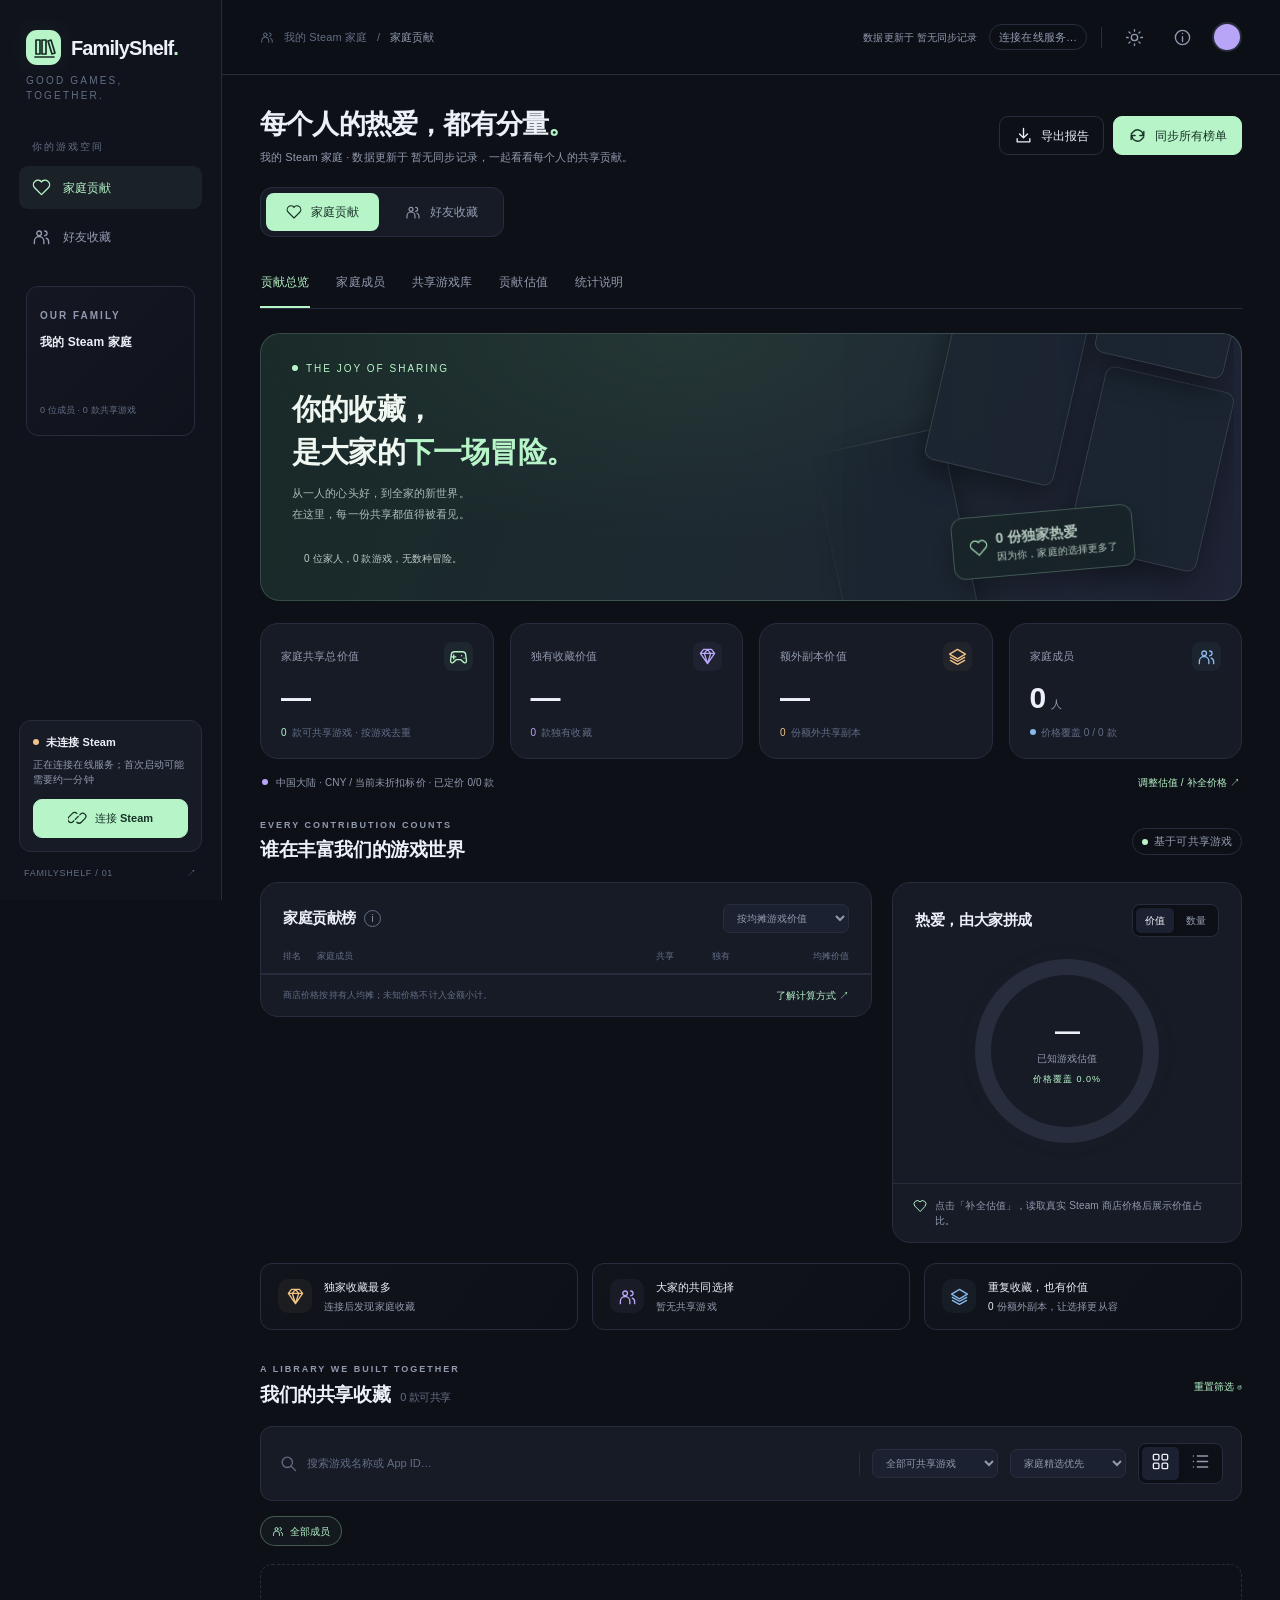
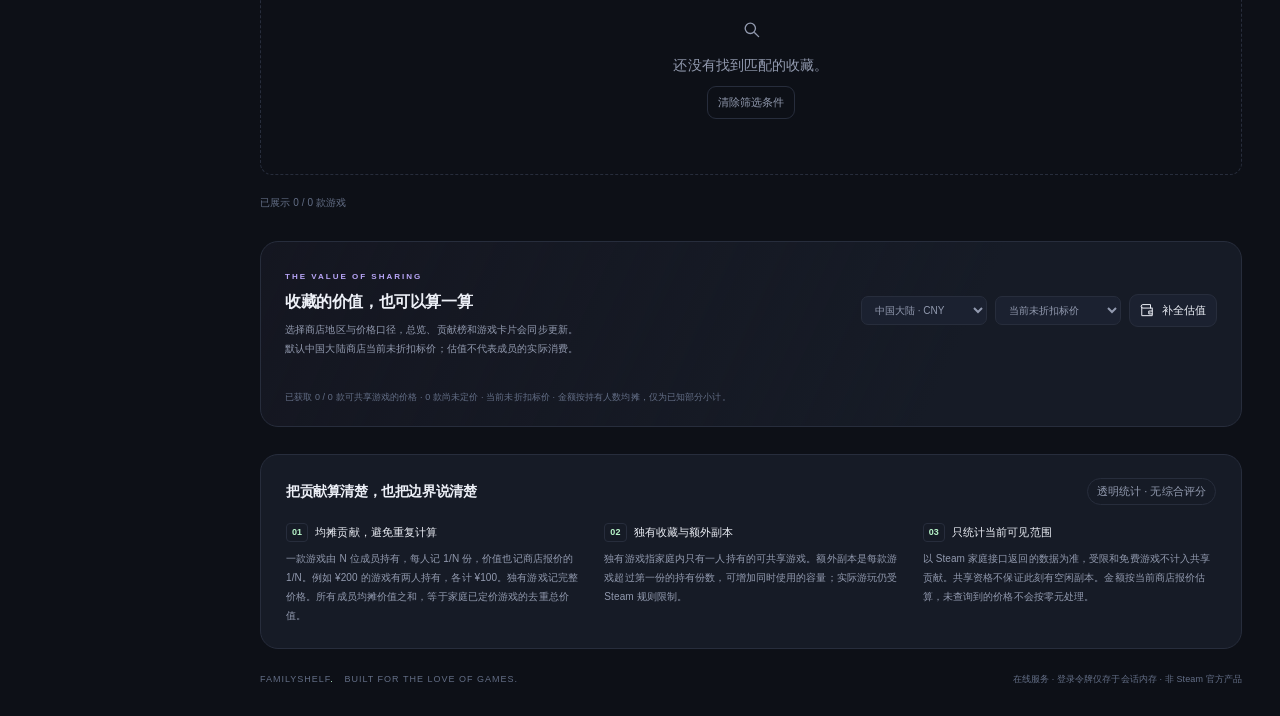
==== commit 4c68fa7a: "Fix backend-managed friend syncing and remove manual SteamDB board" ====
--- a/docs/index.html
+++ b/docs/index.html
@@ -33,14 +33,7 @@
 @media(prefers-reduced-motion:reduce){.fh-podium-card,.fh-table td{transition:none}}
 
 .fh-valuation{padding:22px 24px;margin:0 0 22px;border:1px solid #b8a5f735;border-radius:16px;background:linear-gradient(125deg,#b8a5f70b,transparent),var(--card)}.fh-valuation-head{display:flex;justify-content:space-between;gap:14px;align-items:center}.fh-valuation h3{font-size:15px;margin:7px 0 0}.fh-price-counts{display:grid;grid-template-columns:repeat(3,minmax(0,1fr));gap:15px;margin:22px 0 16px}.fh-price-counts b{display:block;font-size:24px;font-variant-numeric:tabular-nums;font-weight:550}.fh-price-counts span{display:block;font-size:10px;color:var(--sub);margin-top:5px}.fh-price-counts>div:nth-child(1) b{color:var(--mint)}.fh-price-counts>div:nth-child(2) b{color:var(--purple)}.fh-price-counts>div:nth-child(3) b{color:var(--amber)}.fh-quote-track{height:5px;display:flex;overflow:hidden;border-radius:4px;background:var(--line);gap:2px}.fh-quote-track span{display:block;height:100%}.fh-valuation p,.fh-valuation summary{font-size:10px;color:var(--sub);line-height:1.9}.fh-valuation>p{margin:12px 0}.fh-valuation details{border-top:1px solid var(--line);padding-top:12px}.fh-valuation summary{cursor:pointer;color:var(--purple)}.fh-valuation details p{margin-top:10px}.fh-valuation a{color:var(--mint);text-decoration:underline}.fh-podium-foot{display:block;line-height:1.9;overflow-wrap:anywhere}.fh-price-state{color:var(--amber)!important}@media(max-width:560px){.fh-valuation{padding:18px}.fh-valuation-head{align-items:start;flex-direction:column}.fh-price-counts{gap:8px}.fh-price-counts b{font-size:21px}.fh-stat-grid .stat-value{font-size:clamp(16px,5vw,25px)}.fh-podium-foot{font-size:8px}}
-/* SteamDB snapshots use their own currency and valuation basis. */
-.is-steamdb>.fh-hero,.is-steamdb>#fhStats,.is-steamdb>#fhNotice,.is-steamdb>.fh-footer{display:none}.is-steamdb>.fh-tabs{display:none}.fh-tabs{overflow-x:auto}.fh-tabs button{white-space:nowrap;flex-shrink:0}.db-hero{display:flex;justify-content:space-between;align-items:center;gap:24px;padding:30px 34px;margin-bottom:18px;border:1px solid #e9b87640;border-radius:18px;background:radial-gradient(ellipse at 85% 10%,#efb95f20,transparent 52%),linear-gradient(120deg,var(--card),var(--card2));overflow:hidden}.db-hero .eyebrow{color:var(--amber);font-size:9px;letter-spacing:2.5px}.db-hero h2{font-size:31px;letter-spacing:-1px;margin:12px 0 9px;font-weight:620}.db-hero h2>span{color:var(--amber)}.db-hero p{font-size:11px;line-height:1.9;color:var(--sub)}.db-chips{display:flex;gap:8px;flex-wrap:wrap;margin-top:19px}.db-chips span{font-size:9px;color:var(--amber);border:1px solid #e9b87628;background:#e9b87608;border-radius:5px;padding:4px 9px}.db-hero-mark{display:flex;flex-direction:column;align-items:flex-start;gap:9px;flex:none;border-left:1px solid #e9b87630;padding:6px 42px;color:var(--amber)}.db-hero-mark .icon{width:34px;height:34px;opacity:.8}.db-hero-mark b{font-size:26px;line-height:1.05;letter-spacing:1px;font-weight:550}.db-hero-mark small{font-size:8px;letter-spacing:2px;opacity:.65}.db-source-note{display:flex;align-items:flex-start;gap:11px;padding:15px 17px;border:1px solid var(--line);background:var(--card);border-radius:10px;margin-bottom:18px}.db-source-dot{width:7px;height:7px;border-radius:50%;background:var(--amber);margin-top:5px;flex:none}.db-source-note>div{flex:1}.db-source-note strong{font-size:11px;font-weight:550}.db-source-note p{color:var(--sub);font-size:10px;line-height:1.8;margin-top:5px}.db-source-note>a{white-space:nowrap;font-size:10px}.db-stats .stat{min-height:115px}.db-stats .stat-value{font-size:28px}.db-actions,.db-import-actions{display:flex;gap:9px;flex-wrap:wrap}.db-layout{display:grid;grid-template-columns:minmax(0,1fr) 245px;gap:19px;align-items:start}.db-board{min-width:0}.db-table{min-width:730px}.db-table th:first-child{width:45px;padding-left:20px}.db-table td:first-child{padding-left:20px}.db-table th:nth-child(2){width:26%}.db-table .fh-person .avatar{width:32px;height:32px}.db-table .fh-score{color:var(--amber);font-size:17px}.db-table .db-unknown{color:var(--dim);font-size:11px}.db-table .db-date{font-size:10px;color:var(--sub);white-space:nowrap}.db-row-actions{display:flex;gap:10px;white-space:nowrap;align-items:center}.db-row-actions a,.db-row-actions button{font-size:10px}.db-row-actions a{color:var(--sub)}.db-aside{display:grid;gap:14px}.db-explainer{padding:22px 19px}.db-explainer>.eyebrow{font-size:8px;letter-spacing:1.1px;color:var(--amber)}.db-explainer h3{font-size:16px;margin:10px 0 23px}.db-explainer>div{display:flex;gap:12px;margin-bottom:22px}.db-explainer>div>b{font-size:10px;color:var(--amber);border:1px solid #e9b87630;padding:5px;border-radius:6px;height:25px}.db-explainer strong{font-size:11px;font-weight:550}.db-explainer p{font-size:10px;color:var(--sub);line-height:1.9;margin-top:7px}.db-explainer>a{font-size:10px;width:100%;justify-content:center}.db-storage-note{display:flex;gap:10px;padding:0 5px;color:var(--dim)}.db-storage-note .icon{flex:none;width:15px}.db-storage-note p{font-size:10px;line-height:1.9}.db-form-grid{display:grid;grid-template-columns:1fr 1fr;gap:13px}.db-error{background:#e9767620;color:#f3a3a3;padding:10px 13px;border:1px solid #e9767640;border-radius:7px;font-size:11px;line-height:1.7}.db-preview{background:#b7f5c915;color:var(--mint);padding:12px;border-radius:7px;font-size:11px;line-height:1.7}#dbImportText{font-family:ui-monospace,monospace;font-size:11px;resize:vertical;min-height:145px;line-height:1.7}#dbEntryTitle,#dbImportTitle{margin-top:10px}.db-empty{padding:37px 24px;text-align:center;color:var(--sub);font-size:11px;line-height:1.9}.db-empty strong{display:block;color:var(--text);font-size:16px;margin-bottom:8px}.db-empty .btn{margin-top:15px}.db-price-bar{margin-top:8px;height:3px;max-width:125px;margin-left:auto;border-radius:5px;background:var(--line);overflow:hidden}.db-price-bar>span{display:block;background:var(--amber);height:100%;border-radius:5px}.db-tools .search{min-width:190px}.db-tools{flex-wrap:wrap}
-@media(max-width:1300px){.db-layout{grid-template-columns:minmax(0,1fr)}.db-aside{grid-template-columns:minmax(0,1fr) 245px}.db-explainer>div{display:inline-flex;vertical-align:top;width:31%;padding-right:12px}.db-explainer>a{width:auto}.db-storage-note{padding:15px}.db-stats{grid-template-columns:repeat(2,minmax(0,1fr))}}
-@media(max-width:650px){.db-hero{padding:24px 20px;gap:8px}.db-hero h2{font-size:24px}.db-hero-mark{padding:6px 0 6px 15px}.db-hero-mark b{font-size:17px}.db-hero-mark small{display:none}.db-hero-mark .icon{width:24px;height:24px}.db-hero .eyebrow{font-size:7px;letter-spacing:1px}.db-source-note{flex-wrap:wrap}.db-source-note>a{margin-left:18px}.db-source-note>div{min-width:170px}.db-aside{grid-template-columns:1fr}.db-explainer>div{display:flex;width:100%;padding-right:0}.db-storage-note{padding:0 5px}.db-section-top{align-items:flex-start;flex-direction:column;gap:15px}.db-form-grid{grid-template-columns:1fr;gap:0}.db-stats .stat{padding:16px 13px}.db-stats .stat-value{font-size:23px}.db-stats .stat-bottom{font-size:8px}.db-tools>*{max-width:100%}}
-
-
-@media(max-width:650px){.db-hero-mark{display:none}.db-hero h2{font-size:24px;letter-spacing:-.6px}.db-hero{padding:25px 20px}.workspace-switch{width:100%}.workspace-switch button{flex:1;justify-content:center;padding:10px 8px;font-size:11px}.workspace-switch button svg{flex-shrink:0}.db-source-note strong{line-height:1.8}}
-
+.fh-tabs{overflow-x:auto}.fh-tabs button{white-space:nowrap;flex-shrink:0}.fh-notice.failed{border-color:var(--amber);color:var(--amber)}.fh-notice>span{min-width:0;overflow-wrap:anywhere}.fh-notice-actions{display:flex;flex-wrap:wrap;gap:8px;flex-shrink:0}@media(max-width:650px){.workspace-switch{width:100%}.workspace-switch button{flex:1;justify-content:center;padding:10px 8px;font-size:11px}.workspace-switch button svg{flex-shrink:0}.fh-notice{flex-wrap:wrap}}
 .auth-methods{display:flex;gap:8px;margin:24px 0 20px;padding:5px;border:1px solid var(--line);border-radius:12px;background:var(--bg)}.auth-methods button{flex:1;display:flex;align-items:center;justify-content:center;gap:8px;padding:11px 6px;border-radius:8px;background:transparent;color:var(--sub);font-size:12px}.auth-methods button[aria-selected="true"]{color:var(--mint);background:var(--card2);box-shadow:0 2px 8px #0002}.auth-methods button span{font-size:8px;padding:1px 5px;border-radius:4px;background:var(--mint-deep);color:var(--mint)}.auth-methods .icon{width:16px;height:16px}.token-intro{padding:16px;border:1px solid var(--line);border-radius:12px;background:linear-gradient(120deg,#b8a5f70b,transparent);margin-bottom:21px}.token-intro p{font-size:11px;margin:9px 0!important;line-height:1.8}.token-intro a{font-size:11px}.token-label{display:flex;align-items:center;justify-content:space-between;font-size:12px;margin-bottom:9px}.token-label small{font-family:ui-monospace,monospace;font-size:10px}.token-input-wrap{position:relative;display:flex;align-items:center;border:1px solid var(--line);border-radius:10px;background:var(--bg)}.token-input-wrap:focus-within{border-color:var(--mint)}#steamTokenInput{min-width:0;flex:1;padding:14px 12px;border:0;background:none;color:var(--text);font:12px ui-monospace,monospace;outline:none}#tokenReveal{flex:none;margin-right:7px;padding:6px 9px;border-radius:6px;background:var(--card2);color:var(--sub);font-size:10px}.token-help{font-size:10px!important;line-height:1.85!important;margin:10px 0 0!important;color:var(--sub)}.token-message{padding:11px 13px;border:1px solid #f1c38740;border-radius:8px;color:var(--amber);font-size:11px;margin-top:14px;background:#f1c38708}.token-scope{display:flex;gap:9px;margin-top:19px;padding-top:15px;border-top:1px solid var(--line);color:var(--sub)}.token-scope .icon{width:15px;height:15px;margin-top:3px}.token-scope p{font-size:10px!important;line-height:1.9!important;margin:0!important}#authDialog [hidden]{display:none!important}#cloudQRToken{margin-top:17px;font-size:11px}
 .family-sections{display:flex;gap:25px;overflow-x:auto;border-bottom:1px solid var(--line);margin:0 0 24px}.family-sections a{white-space:nowrap;padding:12px 1px 15px;color:var(--sub);font-size:12px;border-bottom:2px solid transparent}.family-sections a.active{color:var(--mint);border-bottom-color:var(--mint)}
 </style>
@@ -77,7 +70,7 @@
  <nav class="nav" aria-label="主导航">
   <a href="#overview" class="active" data-nav="overview" title="家庭贡献"><svg class="icon"><use href="#i-heart"/></svg><span class="nav-text">家庭贡献</span></a>
   <a href="#friends" data-friends-nav title="好友收藏"><svg class="icon"><use href="#i-users"/></svg><span class="nav-text">好友收藏</span></a>
-  <a href="#steamdb" data-steamdb-nav title="SteamDB价格"><svg class="icon"><use href="#i-wallet"/></svg><span class="nav-text">SteamDB价格</span></a></nav>
+  </nav>
  <section class="family-mini"><span class="eyebrow">OUR FAMILY</span><h3 id="sideFamily">Steam 家庭</h3><div id="sideAvatars" class="avatar-stack"></div><p style="font-size:9px;color:var(--dim);margin-top:13px" id="sideMembers"></p></section>
  <div class="sidebar-bottom"><div class="connection-box"><div class="row"><span class="dot" id="connectionDot" style="color:var(--amber)"></span><strong id="connectionLabel">未连接 Steam</strong></div><p id="connectionHint">连接账号以获取最新家庭数据</p><button class="btn primary" id="sideConnect"><svg class="icon"><use href="#i-link"/></svg><span>连接 Steam</span></button></div><div class="side-foot"><span>FAMILYSHELF / 01</span><a href="https://store.steampowered.com/account/familymanagement" target="_blank" rel="noopener noreferrer" title="Steam 家庭管理">↗</a></div></div>
 </aside>
@@ -85,7 +78,7 @@
  <header class="topbar"><div class="breadcrumb"><svg class="icon" style="width:14px;height:14px"><use href="#i-users"/></svg><span id="crumbFamily">我的家庭</span><span>/</span><span id="crumbPage">贡献总览</span></div><div class="top-actions"><span class="sync-label" id="topSync">等待首次同步</span><span class="pill" id="topStatus"><span class="dot"></span>本次会话数据</span><span class="top-rule"></span><button class="icon-btn" id="themeBtn" title="切换深浅主题" aria-label="切换深浅主题"><svg class="icon"><use href="#i-sun"/></svg></button><button class="icon-btn" id="helpBtn" title="查看统计说明" aria-label="查看统计说明"><svg class="icon"><use href="#i-info"/></svg></button><span id="topAvatar" class="avatar profile-dot"></span></div></header>
  <main id="overview">
   <div class="page-heading row between"><div><h1>每个人的热爱，都有分量<span class="mint">。</span></h1><p id="pageSubtitle">一起看看，谁让这个家庭的游戏世界更丰富。</p></div><div class="heading-actions"><button class="btn ghost" id="exportBtn"><svg class="icon"><use href="#i-download"/></svg>导出报告</button><button class="btn primary" id="refreshBtn"><svg class="icon"><use href="#i-refresh"/></svg><span>刷新家庭库</span></button><div id="exportMenu" class="export-menu" hidden><button data-export="csv">成员贡献表 · CSV</button><button data-export="json">完整家庭快照 · JSON</button></div></div></div>
-  <div class="workspace-switch" aria-label="切换收藏空间"><button class="active" data-space="family"><svg class="icon"><use href="#i-heart"/></svg>家庭贡献</button><button data-space="friends"><svg class="icon"><use href="#i-users"/></svg>好友收藏</button><button data-db-open><svg class="icon"><use href="#i-wallet"/></svg>SteamDB价格</button></div>
+  <div class="workspace-switch" aria-label="切换收藏空间"><button class="active" data-space="family"><svg class="icon"><use href="#i-heart"/></svg>家庭贡献</button><button data-space="friends"><svg class="icon"><use href="#i-users"/></svg>好友收藏</button></div>
   <div class="status-banner" id="statusBanner" hidden><div class="row"><span class="spinner" id="statusSpinner"></span><span id="statusText"></span></div><button class="text-link" id="cancelBtn">取消</button></div>
   <div id="familySpace"><nav class="family-sections" aria-label="家庭贡献功能"><a href="#overview" data-family-section="overview" class="active">贡献总览</a><a href="#members" data-family-section="members">家庭成员</a><a href="#library" data-family-section="library">共享游戏库</a><a href="#valuation" data-family-section="valuation">贡献估值</a><a href="#method" data-family-section="method">统计说明</a></nav>
   <section class="hero" aria-label="家庭游戏库摘要"><div class="hero-copy"><div class="hero-kicker"><span class="dot"></span> THE JOY OF SHARING</div><h2>你的收藏，<br>是大家的<em>下一场冒险。</em></h2><p>从一人的心头好，到全家的新世界。<br>在这里，每一份共享都值得被看见。</p><div class="hero-bottom"><div class="avatar-stack" id="heroAvatars"></div><span id="heroSummary">六个人，一座共同的游戏宇宙</span></div></div><div class="hero-art" aria-hidden="true"><div class="art-tile a"><img src="https://shared.fastly.steamstatic.com/store_item_assets/steam/apps/413150/library_600x900.jpg" alt="" onerror="this.style.visibility='hidden'"></div><div class="art-tile b"><img src="https://shared.fastly.steamstatic.com/store_item_assets/steam/apps/1245620/library_600x900.jpg" alt="" onerror="this.style.visibility='hidden'"></div><div class="art-tile c"><img src="https://shared.fastly.steamstatic.com/store_item_assets/steam/apps/1091500/library_600x900.jpg" alt="" onerror="this.style.visibility='hidden'"></div><div class="art-tile d"><img src="https://shared.fastly.steamstatic.com/store_item_assets/steam/apps/1086940/library_600x900.jpg" alt="" onerror="this.style.visibility='hidden'"></div><div class="art-chip"><svg class="icon"><use href="#i-heart"/></svg><div><strong id="heroUnique">— 份独家热爱</strong><span>因为你，家庭的选择更多了</span></div></div></div></section>
@@ -110,7 +103,7 @@
   <section class="method" id="method"><div class="method-heading"><h2>把贡献算清楚，也把边界说清楚</h2><span class="pill">透明统计 · 无综合评分</span></div><div class="method-grid"><article class="method-item"><h3><span>01</span> 均摊贡献，避免重复计算</h3><p>一款游戏由 N 位成员持有，每人记 1/N 份，价值也记商店报价的 1/N。例如 ¥200 的游戏有两人持有，各计 ¥100。独有游戏记完整价格。所有成员均摊价值之和，等于家庭已定价游戏的去重总价值。</p></article><article class="method-item"><h3><span>02</span> 独有收藏与额外副本</h3><p>独有游戏指家庭内只有一人持有的可共享游戏。额外副本是每款游戏超过第一份的持有份数，可增加同时使用的容量；实际游玩仍受 Steam 规则限制。</p></article><article class="method-item"><h3><span>03</span> 只统计当前可见范围</h3><p>以 Steam 家庭接口返回的数据为准，受限和免费游戏不计入共享贡献。共享资格不保证此刻有空闲副本。金额按当前商店报价估算，未查询到的价格不会按零元处理。</p></article></div></section>
   </div>
 <section id="friendsSpace" hidden>
- <div class="fh-notice" id="fhNotice"><span>好友榜统计可见的个人游戏库，与家庭共享贡献分开计算。</span><button class="btn ghost small" id="fhSettings">连接设置</button></div>
+ <div class="fh-notice" id="fhNotice"><span role="status" aria-live="polite">好友榜统计可见的个人游戏库，与家庭共享贡献分开计算。</span><div class="fh-notice-actions"><button class="btn small" id="fhRetry" hidden>重试同步</button><button class="btn ghost small" id="fhSettings">连接设置</button></div></div>
  <section class="fh-hero"><div><span class="eyebrow" style="color:#c1b0f4">THE COMPANY WE KEEP</span><h2>收藏各有千秋，<br>一起发现<em>下一场同乐。</em></h2><p>从游戏库的分量，到彼此的共同热爱。看看朋友们的收藏，找回那些买下还没打开的世界。</p><div class="fh-hero-actions"><button class="btn primary" id="fhConnect">连接好友数据 <span>↗</span></button><button class="btn ghost" id="fhDemo">体验示例好友榜</button></div></div><div class="fh-orbit" aria-hidden="true"><div class="fh-mini-card"><img src="https://shared.fastly.steamstatic.com/store_item_assets/steam/apps/1091500/library_600x900.jpg" alt="" onerror="this.style.visibility='hidden'"><b>各有所爱</b><small>YOUR COLLECTION</small></div><div class="fh-mini-card"><img src="https://shared.fastly.steamstatic.com/store_item_assets/steam/apps/1245620/library_600x900.jpg" alt="" onerror="this.style.visibility='hidden'"><b>一起冒险</b><small>BETTER TOGETHER</small></div><div class="fh-mini-card"><img src="https://shared.fastly.steamstatic.com/store_item_assets/steam/apps/413150/library_600x900.jpg" alt="" onerror="this.style.visibility='hidden'"><b>发现同好</b><small>SHARED PASSIONS</small></div></div></section>
  <div class="fh-progress" id="fhProgress" hidden><div class="row between"><span id="fhProgressText"></span><button class="text-link" id="fhCancel">取消同步</button></div><div class="bar-track"><span id="fhProgressBar" style="background:var(--purple)"></span></div></div>
  <section class="stats fh-stat-grid" id="fhStats" aria-label="好友收藏摘要"></section>
@@ -123,26 +116,17 @@
  <p class="fh-explain">榜单按当前商店报价估算，不等于购买花费或可交易资产。未取得价格的游戏不会记为 ¥0；隐私限制、同步失败和旧快照均单独标记。未游玩数量以 Steam 返回的累计时长为 0 判断。</p></div>
  <div id="fhTabCompare" role="tabpanel" hidden><div class="section-top"><div><span class="eyebrow">FIND YOUR COMMON GROUND</span><h2>两座游戏宇宙，一次相遇</h2></div><button class="text-link" id="fhSwap">交换双方 ⇄</button></div><article class="panel"><div class="fh-compare-head"><div class="fh-compare-person"><div id="fhAvatarA"></div><select id="fhCompareA" aria-label="对比成员 A"></select></div><div class="fh-vs">×</div><div class="fh-compare-person"><div id="fhAvatarB"></div><select id="fhCompareB" aria-label="对比成员 B"></select></div></div><div class="fh-compare-metrics" id="fhCompareMetrics"></div><div id="fhCompareBody"></div></article><div class="fh-section-gap"><div class="section-top"><h3>从共同收藏开始</h3><span id="fhCompareCount" class="muted" style="font-size:10px"></span></div><div class="fh-chipline" id="fhCompareModes"><button class="chip active" data-compare-mode="common">双方都有</button><button class="chip" data-compare-mode="a">仅 A 拥有</button><button class="chip" data-compare-mode="b">仅 B 拥有</button></div><div class="game-grid fh-game-grid" id="fhCompareGames"></div><button class="btn ghost small fh-section-gap" id="fhCompareMore" hidden>查看更多游戏</button></div></div>
  <div id="fhTabDiscover" role="tabpanel" hidden><div class="section-top"><div><span class="eyebrow">YOUR NEXT GREAT GAME</span><h2>在朋友的收藏里，发现新世界</h2></div><span class="pill" id="fhWatchCount">本次心愿单 0</span></div><div class="fh-tools"><label class="search"><svg class="icon"><use href="#i-search"/></svg><input id="fhGameSearch" type="search" placeholder="搜索游戏名 / App ID" aria-label="搜索好友游戏"></label><select id="fhDiscoverMode" aria-label="游戏发现模式"><option value="popular">好友人气收藏</option><option value="missing">好友有，我没有</option><option value="unplayed">我的未开封收藏</option><option value="expensive">高价值游戏</option><option value="watched">本次心愿单</option></select><select id="fhGameSort" aria-label="发现游戏排序"><option value="owners">按持有人数</option><option value="price">按已知价格</option><option value="hours">按好友总时长</option><option value="name">按名称</option></select></div><div class="fh-legend" id="fhDiscoverNote"></div><div class="game-grid fh-game-grid" id="fhDiscoverGames"></div><div class="library-bottom"><span id="fhDiscoverCount"></span><button class="btn small ghost" id="fhDiscoverMore">再发现 12 款 →</button></div></div>
- <div id="fhTabManage" role="tabpanel" hidden><div class="section-top"><div><span class="eyebrow">YOUR CIRCLE, YOUR DATA</span><h2>管理好友与估值</h2></div><button class="btn ghost small" id="fhSnapshot">导出好友快照 ↓</button></div><div class="fh-manage-grid"><article class="panel fh-box"><h3>01 · 获取好友与游戏库</h3><p>登录 Steam 后自动读取已有 API Key 并加载好友。家庭库登录完成后也会自动尝试连接；好友默认全选，自动分批同步游戏库、补全价格，并按游戏库价值排名。也可以取消部分选择后手动刷新。</p><div class="fh-tools"><button class="btn primary" id="fhManageConnect">自动连接 / 管理认证</button><button class="btn ghost" id="fhReload">刷新好友列表</button></div><label class="fh-field">手动添加 SteamID64（最多 10 个，空格或逗号分隔）<input class="fh-input" id="fhManualIds" placeholder="7656119…"></label><button class="btn small" id="fhAdd">添加并同步</button><p id="fhConnectionNote"></p><button class="text-link" id="fhDisconnect">清除内存中的 API Key</button></article><article class="panel fh-box"><h3>02 · 给每一份收藏标上价值</h3><p>游戏库同步完成后自动补齐商店价格，榜单随估值实时更新。也可以重新补全所选好友的价格。地区与口径也会同步影响家庭榜。</p><div class="fh-tools"><select id="fhRegion" aria-label="好友估值地区"><option value="cn">中国大陆 · CNY</option><option value="us">美国 · USD</option><option value="hk">中国香港 · HKD</option></select><select id="fhBasis" aria-label="好友估值口径"><option value="initial">当前未折扣标价</option><option value="final">当前实际售价</option></select></div><div class="fh-tools"><button class="btn primary" id="fhPrices">补全所选好友估值</button><button class="btn ghost" id="fhPriceCancel">暂停价格查询</button></div><p id="fhPriceStatus">尚无价格查询任务。</p><p>价格按游戏去重查询并缓存。下架、免费或报价缺失的条目保留为“未知”，不会擅自认定为零元。</p></article></div><article class="panel fh-box fh-section-gap"><h3>数据说明与隐私</h3><p>Steam 好友列表和游戏详情受资料隐私设置影响；通过本工具的官方窗口登录后，已有 API Key 会自动读取。个人库包含接口可见的自有游戏，不代表它们都能用于家庭共享。好友榜不自动识别家庭关系。</p><div class="fh-split"><div class="fh-note">API Key 只用于本次云端会话发起官方请求，不写入数据文件、浏览器存储或导出文件。刷新网页需重新连接；好友昵称、游戏列表和同步时间仅保存在本次会话内存。</div><div class="fh-note">本次同步数据可以查看、对比和导出，但同步失败的成员不会参与实时排名。示例模式为独立虚构数据；本次心愿单与关注标记只保存于当前浏览器，不会修改 Steam 账号。</div></div></article></div>
- <div id="fhTabSteamdb" role="tabpanel" hidden>
-  <section class="db-hero"><div><span class="eyebrow">A DIFFERENT VIEW OF VALUE</span><h2>SteamDB价格榜单<span>。</span></h2><p>换一个价格坐标，看看收藏的分量。<br>按 SteamDB 计算器展示的估值独立排名。</p><div class="db-chips"><span>历史最低价估值</span><span>同币种比较</span><span>非实际消费</span></div></div><div class="db-hero-mark" aria-hidden="true"><svg class="icon"><use href="#i-layers"/></svg><b>LOWEST<br>RECORDED</b><small>STEAMDB PRICE BOARD</small></div></section>
-  <div class="db-source-note"><span class="db-source-dot"></span><div><strong>成员自动同步 · 价格录入 / 导入</strong><p>共用本次登录的家庭与好友名单，无需另行登录。SteamDB 计算器限制服务器自动读取，金额需查看后录入或导入；已有记录自动排名，缺失金额不参与排名。</p></div><a href="https://steamdb.info/faq/#how-does-calculator-calculate-the-account-value" target="_blank" rel="noopener noreferrer" class="text-link">估值说明 ↗</a></div>
-  <section class="stats db-stats" id="dbStats" aria-label="SteamDB 榜单摘要"></section>
-  <div class="section-top db-section-top"><div><span class="eyebrow">LOWEST PRICES, INDEPENDENT RANKING</span><h2>收藏价格档案</h2><p class="section-sub">与商店原价榜独立计算 · 仅按已录入金额排名</p></div><div class="db-actions"><button class="btn ghost small" id="dbImport">批量导入</button><button class="btn primary small" id="dbAdd">录入 SteamDB 价格 +</button></div></div>
-  <div class="fh-tools db-tools"><label class="search"><svg class="icon"><use href="#i-search"/></svg><input id="dbSearch" type="search" placeholder="搜索昵称 / SteamID" aria-label="搜索 SteamDB 榜单"></label><select id="dbScope" aria-label="SteamDB 榜单成员范围"><option value="all">好友 + 家庭成员</option><option value="friends">仅好友与自己</option><option value="family">仅家庭成员</option></select><select id="dbCurrency" aria-label="SteamDB 榜单币种"><option value="CNY">中国大陆 · CNY</option><option value="USD">美国 · USD</option><option value="HKD">中国香港 · HKD</option></select><select id="dbMetric" aria-label="SteamDB 榜单排名口径"><option value="lowest">历史最低价估值</option><option value="current">今日价格估值</option></select><button class="chip" id="dbOnlyRecorded" aria-pressed="false">全部成员</button></div>
-  <div class="db-layout"><article class="panel db-board"><div class="fh-board-heading"><div><svg class="icon"><use href="#i-list"/></svg><section><h3>SteamDB价格榜单</h3><p id="dbRankingNote"></p></section></div><div class="db-actions"><button class="text-link" id="dbExport">导出 CSV ↓</button><button class="text-link" id="dbExportJSON">全部档案 ↓</button></div></div><div class="fh-table-wrap"><table class="fh-table db-table"><thead><tr><th>#</th><th>收藏家</th><th class="num" id="dbPriceHead">历史最低价估值</th><th class="num" id="dbOtherHead">今日价格估值</th><th>记录日期</th><th>查询 / 录入</th></tr></thead><tbody id="dbRows"></tbody></table></div><div class="fh-pagination"><span id="dbSummary"></span><div class="row gap"><button class="btn small ghost" id="dbPrev" aria-label="SteamDB 上一页">←</button><span id="dbPage"></span><button class="btn small ghost" id="dbNext" aria-label="SteamDB 下一页">→</button></div></div></article><aside class="db-aside"><article class="panel db-explainer"><span class="eyebrow">HOW TO READ THE BOARD</span><h3>两个价格，一份收藏</h3><div><b>01</b><section><strong>历史最低价估值</strong><p>SteamDB 记录的各款已拥有游戏最低价格之和，是本榜默认排名依据。</p></section></div><div><b>02</b><section><strong>今日价格估值</strong><p>可选录入计算器的今日价格总额，切换口径后独立排序。</p></section></div><div><b>03</b><section><strong>按同一币种排名</strong><p>CNY、USD、HKD 各自比较，不用即时汇率混排。不同日期的记录仍可能有差异。</p></section></div><a href="https://steamdb.info/calculator/" target="_blank" rel="noopener noreferrer" class="btn ghost">打开 SteamDB 计算器 ↗</a></article><article class="db-storage-note"><svg class="icon"><use href="#i-info"/></svg><p>记录仅保留在本次页面内；刷新前可导出榜单，之后重新导入。不会读取购买账单，也无需提供登录令牌。</p></article></aside></div>
- </div>
-
+ <div id="fhTabManage" role="tabpanel" hidden><div class="section-top"><div><span class="eyebrow">YOUR CIRCLE, YOUR DATA</span><h2>管理好友与估值</h2></div><button class="btn ghost small" id="fhSnapshot">导出好友快照 ↓</button></div><div class="fh-manage-grid"><article class="panel fh-box"><h3>01 · 获取好友与游戏库</h3><p>登录 Steam 后复用本次认证并加载好友；扫码会尝试读取已有 API Key。家庭库登录完成后也会自动尝试连接；好友默认全选，自动分批同步游戏库、补全价格，并按游戏库价值排名。也可以取消部分选择后手动刷新。</p><div class="fh-tools"><button class="btn primary" id="fhManageConnect">自动连接 / 管理认证</button><button class="btn ghost" id="fhReload">刷新好友列表</button></div><label class="fh-field">手动添加 SteamID64（最多 10 个，空格或逗号分隔）<input class="fh-input" id="fhManualIds" placeholder="7656119…"></label><button class="btn small" id="fhAdd">添加并同步</button><p id="fhConnectionNote"></p><button class="text-link" id="fhDisconnect">清除内存中的 API Key</button></article><article class="panel fh-box"><h3>02 · 给每一份收藏标上价值</h3><p>游戏库同步完成后自动补齐商店价格，榜单随估值实时更新。也可以重新补全所选好友的价格。地区与口径也会同步影响家庭榜。</p><div class="fh-tools"><select id="fhRegion" aria-label="好友估值地区"><option value="cn">中国大陆 · CNY</option><option value="us">美国 · USD</option><option value="hk">中国香港 · HKD</option></select><select id="fhBasis" aria-label="好友估值口径"><option value="initial">当前未折扣标价</option><option value="final">当前实际售价</option></select></div><div class="fh-tools"><button class="btn primary" id="fhPrices">补全所选好友估值</button><button class="btn ghost" id="fhPriceCancel">暂停价格查询</button></div><p id="fhPriceStatus">尚无价格查询任务。</p><p>价格按游戏去重查询并缓存。下架、免费或报价缺失的条目保留为“未知”，不会擅自认定为零元。</p></article></div><article class="panel fh-box fh-section-gap"><h3>数据说明与隐私</h3><p>Steam 好友列表和游戏详情受资料隐私设置影响；通过本工具的官方窗口登录后，已有 API Key 会自动读取。个人库包含接口可见的自有游戏，不代表它们都能用于家庭共享。好友榜不自动识别家庭关系。</p><div class="fh-split"><div class="fh-note">API Key 只用于本次云端会话发起官方请求，不写入数据文件、浏览器存储或导出文件。刷新网页需重新连接；好友昵称、游戏列表和同步时间仅保存在本次会话内存。</div><div class="fh-note">本次同步数据可以查看、对比和导出，但同步失败的成员不会参与实时排名。示例模式为独立虚构数据；本次心愿单与关注标记只保存于当前浏览器，不会修改 Steam 账号。</div></div></article></div>
  <div class="fh-footer">估值地区 <b id="fhRegionLabel"></b> · <span id="fhBasisLabel"></span> · 默认全选好友 · 自动同步游戏库与估值 · 按游戏库价值排名。<br>价值是一种收藏维度，和每个人一起玩的快乐同样值得被看见。</div>
 </section>
 
   <footer class="footer"><span>FAMILYSHELF<span class="mint">.</span> &nbsp; BUILT FOR THE LOVE OF GAMES.</span><span>在线服务 · 登录令牌仅存于会话内存 · 非 Steam 官方产品</span></footer>
  </main>
 </div>
-<dialog id="dbEntryDialog" aria-labelledby="dbEntryTitle"><button class="icon-btn modal-close" data-close aria-label="关闭"><svg class="icon"><use href="#i-close"/></svg></button><form id="dbEntryForm" class="modal-inner"><span class="eyebrow amber">STEAMDB PRICE RECORD</span><h2 id="dbEntryTitle">录入 SteamDB 价格</h2><p>把个人计算器中展示的总额记在这里。金额为账号估值，不是实际付款金额。</p><label class="fh-field">收藏家<select class="fh-input" id="dbPerson" required></select></label><div class="db-form-grid"><label class="fh-field">币种 / 地区<select class="fh-input" id="dbEntryCurrency"><option value="CNY">CNY · 中国大陆</option><option value="USD">USD · 美国</option><option value="HKD">HKD · 中国香港</option></select></label><label class="fh-field">查询日期<input class="fh-input" type="date" id="dbDate" required></label></div><div class="db-form-grid"><label class="fh-field">历史最低价估值<input class="fh-input" type="number" id="dbLowest" min="0" max="1000000000" step="0.01" placeholder="例如 12345.67" required><small>必填 · 直接填写计算器总额</small></label><label class="fh-field">今日价格估值（可选）<input class="fh-input" type="number" id="dbCurrent" min="0" max="1000000000" step="0.01" placeholder="留空表示未知"><small>未录入不按零元处理</small></label></div><a id="dbEntrySource" class="text-link" href="https://steamdb.info/calculator/" target="_blank" rel="noopener noreferrer">查询此人的 SteamDB 价格 ↗</a><p class="db-error" id="dbEntryError" role="alert" hidden></p><div class="modal-actions"><button type="button" class="text-link" id="dbRemove" hidden>移除此币种记录</button><button type="button" class="btn ghost" data-close>取消</button><button type="submit" class="btn primary">保存并排名</button></div></form></dialog>
-<dialog id="dbImportDialog" aria-labelledby="dbImportTitle"><button class="icon-btn modal-close" data-close aria-label="关闭"><svg class="icon"><use href="#i-close"/></svg></button><div class="modal-inner"><span class="eyebrow amber">BRING YOUR PRICE RECORDS</span><h2 id="dbImportTitle">批量导入 SteamDB 价格</h2><p>导入 CSV 或本榜导出的 JSON。SteamID 必须属于当前真实好友 / 家庭成员；金额使用元为单位，同一人同一币种会更新已有记录。</p><div class="db-import-actions"><label class="btn ghost small" for="dbImportFile">选择文件 ↑</label><input id="dbImportFile" type="file" accept=".csv,.json,text/csv,application/json" hidden><button class="btn ghost small" id="dbTemplate">下载空白 CSV 模板 ↓</button></div><label class="fh-field">粘贴 CSV / JSON<textarea class="fh-input" id="dbImportText" rows="8" spellcheck="false" placeholder="steamid,currency,lowest,current,observed_at&#10;填写当前成员 SteamID,CNY,12345.67,23456.78,2026-10-28"></textarea><small>CSV 表头：steamid,currency,lowest,current,observed_at。current 可留空；日期为 YYYY-MM-DD。</small></label><p class="db-error" id="dbImportError" role="alert" hidden></p><p id="dbImportPreview" class="db-preview" role="status" hidden></p><p class="modal-note">只导入你填写的记录，不会把 Steam 商店现价或空白字段替换成 SteamDB 史低价。示例模式不能导入真实记录。</p><div class="modal-actions"><button class="btn ghost" data-close>取消</button><button class="btn ghost" id="dbValidate">检查数据</button><button class="btn primary" id="dbCommit">导入并排名</button></div></div></dialog>
-
-<dialog id="authDialog" aria-labelledby="authTitle"><button class="icon-btn modal-close" data-close aria-label="关闭"><svg class="icon"><use href="#i-close"/></svg></button><div class="modal-inner"><div class="modal-symbol"><svg class="icon"><use href="#i-link"/></svg></div><span class="eyebrow" style="font-size:9px;color:var(--mint)">CONNECT YOUR COLLECTION</span><h2 id="authTitle" style="margin-top:7px">连接 Steam，让热爱归档。</h2><p>选择适合你的登录方式，一次登录，同步家庭贡献与好友收藏，并准备 SteamDB 榜单成员。</p><div class="auth-methods" role="tablist" aria-label="Steam 登录方式"><button id="authQRTab" role="tab" aria-selected="true" aria-controls="authQRPanel" tabindex="0"><svg class="icon"><use href="#i-grid"/></svg>扫码登录<span>推荐</span></button><button id="authTokenTab" role="tab" aria-selected="false" aria-controls="authTokenPanel" tabindex="-1"><svg class="icon"><use href="#i-link"/></svg>令牌登录</button></div><div id="authQRPanel" role="tabpanel" aria-labelledby="authQRTab"><div class="login-steps"><div class="login-step"><span class="step-number">01</span><div><strong>获取 Steam 官方登录二维码</strong><p>用 Steam 手机应用扫码，并核对登录地点后确认。</p></div></div><div class="login-step"><span class="step-number">02</span><div><strong>自动准备所有榜单</strong><p>同步家庭库、全选好友游戏库并补全估值；切换榜单无需再次登录。</p></div></div></div><div class="modal-actions"><button class="btn ghost" data-close>先看收藏</button><button class="btn primary" id="loginBtn"><svg class="icon"><use href="#i-ext"/></svg><span>前往 Steam 登录</span></button></div></div><div id="authTokenPanel" role="tabpanel" aria-labelledby="authTokenTab" hidden><form id="tokenLoginForm" autocomplete="off"><div class="token-intro"><span class="tag purple-tag">已有网页登录？</span><p>从 Steam 官方页面获取令牌，粘贴后共享本次认证，同步家庭与好友榜单。</p><a class="text-link" target="_blank" rel="noopener noreferrer" href="https://store.steampowered.com/pointssummary/ajaxgetasyncconfig">打开 Steam 官方令牌页面 ↗</a></div><label class="token-label" for="steamTokenInput">Steam 登录令牌 <small>webapi_token</small></label><div class="token-input-wrap"><input id="steamTokenInput" type="password" autocomplete="off" spellcheck="false" autocapitalize="off" maxlength="12000" placeholder="粘贴完整的 eyJ… 令牌" aria-describedby="tokenHelp tokenLoginMessage" required><button type="button" id="tokenReveal" aria-label="显示令牌" aria-pressed="false">显示</button></div><p id="tokenHelp" class="token-help">先在 Steam 商店网页登录，再复制页面中的 webapi_token 值；也可直接粘贴完整 JSON。此处不是 32 位 API Key。</p><div id="tokenLoginMessage" class="token-message" role="status" hidden></div><div class="modal-actions"><button class="btn ghost" type="button" data-close>稍后连接</button><button class="btn primary" id="tokenLoginBtn" type="submit"><svg class="icon"><use href="#i-arrow"/></svg><span>使用令牌同步</span></button></div><div class="token-scope"><svg class="icon"><use href="#i-info"/></svg><p>本次认证供家庭与好友榜单共用。若 Steam 拒绝好友接口权限，可补充 API Key，无需再登录。SteamDB 金额需录入或导入。</p></div></form></div><div class="modal-status" id="authStatus" hidden></div><div class="modal-note" id="authNote">令牌仅在本次会话内存中使用。</div><button class="text-link" id="disconnectBtn" style="margin-top:17px" hidden>断开当前 Steam 连接</button></div></dialog>
+
+
+
+<dialog id="authDialog" aria-labelledby="authTitle"><button class="icon-btn modal-close" data-close aria-label="关闭"><svg class="icon"><use href="#i-close"/></svg></button><div class="modal-inner"><div class="modal-symbol"><svg class="icon"><use href="#i-link"/></svg></div><span class="eyebrow" style="font-size:9px;color:var(--mint)">CONNECT YOUR COLLECTION</span><h2 id="authTitle" style="margin-top:7px">连接 Steam，让热爱归档。</h2><p>选择适合你的登录方式，一次登录，同步家庭贡献与好友收藏。</p><div class="auth-methods" role="tablist" aria-label="Steam 登录方式"><button id="authQRTab" role="tab" aria-selected="true" aria-controls="authQRPanel" tabindex="0"><svg class="icon"><use href="#i-grid"/></svg>扫码登录<span>推荐</span></button><button id="authTokenTab" role="tab" aria-selected="false" aria-controls="authTokenPanel" tabindex="-1"><svg class="icon"><use href="#i-link"/></svg>令牌登录</button></div><div id="authQRPanel" role="tabpanel" aria-labelledby="authQRTab"><div class="login-steps"><div class="login-step"><span class="step-number">01</span><div><strong>获取 Steam 官方登录二维码</strong><p>用 Steam 手机应用扫码，并核对登录地点后确认。</p></div></div><div class="login-step"><span class="step-number">02</span><div><strong>自动准备所有榜单</strong><p>同步家庭库、全选好友游戏库并补全估值；切换榜单无需再次登录。</p></div></div></div><div class="modal-actions"><button class="btn ghost" data-close>先看收藏</button><button class="btn primary" id="loginBtn"><svg class="icon"><use href="#i-ext"/></svg><span>前往 Steam 登录</span></button></div></div><div id="authTokenPanel" role="tabpanel" aria-labelledby="authTokenTab" hidden><form id="tokenLoginForm" autocomplete="off"><div class="token-intro"><span class="tag purple-tag">已有网页登录？</span><p>从 Steam 官方页面获取令牌，粘贴后共享本次认证，同步家庭与好友榜单。</p><a class="text-link" target="_blank" rel="noopener noreferrer" href="https://store.steampowered.com/pointssummary/ajaxgetasyncconfig">打开 Steam 官方令牌页面 ↗</a></div><label class="token-label" for="steamTokenInput">Steam 登录令牌 <small>webapi_token</small></label><div class="token-input-wrap"><input id="steamTokenInput" type="password" autocomplete="off" spellcheck="false" autocapitalize="off" maxlength="12000" placeholder="粘贴完整的 eyJ… 令牌" aria-describedby="tokenHelp tokenLoginMessage" required><button type="button" id="tokenReveal" aria-label="显示令牌" aria-pressed="false">显示</button></div><p id="tokenHelp" class="token-help">先在 Steam 商店网页登录，再复制页面中的 webapi_token 值；也可直接粘贴完整 JSON。此处不是 32 位 API Key。</p><div id="tokenLoginMessage" class="token-message" role="status" hidden></div><div class="modal-actions"><button class="btn ghost" type="button" data-close>稍后连接</button><button class="btn primary" id="tokenLoginBtn" type="submit"><svg class="icon"><use href="#i-arrow"/></svg><span>使用令牌同步</span></button></div><div class="token-scope"><svg class="icon"><use href="#i-info"/></svg><p>本次认证供家庭与好友榜单共用。若 Steam 拒绝好友接口权限，可补充 API Key，无需再登录。</p></div></form></div><div class="modal-status" id="authStatus" hidden></div><div class="modal-note" id="authNote">令牌仅在本次会话内存中使用。</div><button class="text-link" id="disconnectBtn" style="margin-top:17px" hidden>断开当前 Steam 连接</button></div></dialog>
 <dialog id="detailDialog" aria-label="游戏详情"><button class="icon-btn modal-close" data-close aria-label="关闭"><svg class="icon"><use href="#i-close"/></svg></button><div id="detailBody"></div></dialog>
 <dialog id="memberDialog" aria-label="成员贡献详情"><button class="icon-btn modal-close" data-close aria-label="关闭"><svg class="icon"><use href="#i-close"/></svg></button><div id="memberBody" class="modal-inner"></div></dialog>
 <dialog id="fhSetupDialog" aria-labelledby="fhSetupTitle"><button class="icon-btn modal-close" data-close aria-label="关闭"><svg class="icon"><use href="#i-close"/></svg></button><div class="modal-inner"><div class="modal-symbol" style="color:var(--purple);background:#b8a5f715"><svg class="icon"><use href="#i-users"/></svg></div><span class="eyebrow purple">CONNECT YOUR CIRCLE</span><h2 id="fhSetupTitle" style="margin-top:9px">让好友的收藏，连成一片。</h2><p>家庭与好友共用一次 Steam 登录。本次令牌会直接复用；如接口权限不足，可在下方补充 API Key。</p><div class="login-steps"><div class="login-step"><span class="step-number">01</span><div><strong>登录或复用 Steam 会话</strong><p>尚未连接时使用统一登录入口；已连接时直接复用，无需再次扫码。</p></div></div><div class="login-step"><span class="step-number">02</span><div><strong>自动连接好友收藏</strong><p>读取全部好友并自动同步和估值；Steam 拒绝接口权限时，可补充 API Key。</p></div></div></div><div class="modal-status" id="fhAutoStatus" role="status" aria-live="polite"></div><div class="modal-actions"><button class="btn ghost" data-close>稍后再说</button><button class="btn ghost" id="fhAutoCancel" hidden>取消连接</button><button class="btn ghost" id="fhAutoRetry" hidden>重新打开 / 重试 ↗</button><button class="btn primary" id="fhAutoLogin">Steam 登录并自动连接 ↗</button></div><details id="fhManualAuth" style="margin-top:24px;border-top:1px solid var(--line);padding-top:16px"><summary class="text-link" style="cursor:pointer">已有 Key？手动连接 / 更换 API Key</summary><label class="fh-field">你的 SteamID64 / 数字个人主页地址<input id="fhSteamId" class="fh-input" autocomplete="off" placeholder="7656119… 或 https://steamcommunity.com/profiles/…"></label><label class="fh-field">Steam Web API Key<input id="fhKey" type="password" class="fh-input" autocomplete="off" spellcheck="false" placeholder="32 位 API Key"><small id="fhSetupHint"></small></label><p class="fh-note">也可从 <a href="https://steamcommunity.com/dev/apikey" target="_blank" rel="noopener noreferrer">Steam 官方 API Key 页面 ↗</a> 手动获取。好友列表私密时，可在“好友与数据”中添加 SteamID。</p><div class="modal-actions"><button class="btn" id="fhSubmit">使用手动信息连接</button></div></details><p class="modal-note">令牌、Key 与登录会话仅保留在本次服务内存中，不写入钥匙串、快照或浏览器存储；关闭服务后需要重新登录。好友列表加载后默认全选，自动同步游戏库并生成价值榜单。</p></div></dialog>
@@ -393,9 +377,9 @@
  $('#fhSelectVisible').checked=!!list.length&&list.every(p=>chosen.has(p.steamid));$('#fhSelectVisible').indeterminate=list.some(p=>chosen.has(p.steamid))&&!$('#fhSelectVisible').checked;
  renderSelection();renderAside();
 }
-// Selection and sync coordination stay in memory; tabs share only a Web Lock.
-let selectionAccount='',selectionKnown=new Set(),automaticAttempts=new Set(),autoPaused=false;
-const flow={running:false,requesting:false,cancelled:false,phase:'idle',message:'',completed:0,total:0};
+// Selection stays in this page; list, libraries and pricing run on the backend.
+let selectionAccount='',selectionKnown=new Set();
+const flow={running:false,requesting:false,message:''};
 function defaultSelection(){
  const ps=source().data.people||[],account=demo?'demo':live.data.account_id,ids=new Set(ps.map(p=>p.steamid));
  if(selectionAccount!==account){selectionAccount=account;selectionKnown=new Set();chosen=new Set()}
@@ -403,80 +387,18 @@
  for(const id of ids)if(!selectionKnown.has(id))chosen.add(id);
  selectionKnown=ids;
 }
-function flowStatus(message){flow.message=message;renderMeta();renderSelection();workspaceMeta()}
-function ensureFlow(account){if(flow.cancelled)throw Error('已停止自动同步，保留已完成的数据。');if(!backend)throw Error('在线服务连接中断，请恢复连接后重试。');if(!live.auth_configured||live.data.account_id!==account)throw Error('Steam 连接已变更，请重新同步。')}
-const pauseFlow=()=>new Promise(resolve=>setTimeout(resolve,1200));
-async function waitForIdle(kind,account,checkResult=true){
- do{ensureFlow(account);if(!(kind==='sync'?live.job?.running:priceJob.running))break;await pauseFlow();await poll()}while(true);
- ensureFlow(account);
- const message=kind==='sync'?live.job?.message:priceJob.message;
- if(checkResult&&/取消|限流|限制请求|暂停|失败|未完成/.test(message||''))throw Error(message);
-}
-async function priceBatches(ids,account,pricingRegion){
- flow.phase='prices';flow.completed=0;flow.total=ids.length;
- for(let offset=0;offset<ids.length;offset+=100){
-  ensureFlow(account);
-  while(priceJob.running){await pauseFlow();await poll();ensureFlow(account)}
-  const batch=ids.slice(offset,offset+100).filter(id=>live.data.people.some(p=>p.steamid===id&&['ok','stale'].includes(p.status)&&p.games?.length));
-  flowStatus(`正在补齐商店价格 · ${Math.min(offset+100,ids.length)} / ${ids.length} 人；榜单随价格更新。`);
-  if(batch.length){
-   if(!await request('/api/prices',{scope:'friends',ids:batch,region:pricingRegion},true))throw Error('价格任务未能启动，请稍后重试补全估值。');
-   await waitForIdle('prices',account);
-  }
-  flow.completed=Math.min(offset+100,ids.length);
- }
-}
-async function runPipeline(ids,{automatic=false,pricesOnly=false}={}){
- if(flow.running||flow.requesting)return;
- ids=[...new Set(ids)];if(!ids.length){if(!automatic)toast('请至少选择一位好友。');return}
- if(!backend||!live.auth_configured){if(!automatic){if(session.connected)setup();else openAuth()}return}
- flow.requesting=true;
- const account=live.data.account_id,pricingRegion=region;
- const execute=async lock=>{
-  if(!lock){if(!automatic)toast('另一张看板正在自动同步，进度会在这里更新。');return}
-  flow.running=true;flow.cancelled=false;flow.total=ids.length;flow.completed=0;autoPaused=false;
-  try{
-   ensureFlow(account);
-   if(!pricesOnly){
-    flow.phase='sync';metric='value';$('#fhMetric').value='value';page=1;
-    for(let offset=0;offset<ids.length;offset+=100){
-     ensureFlow(account);await waitForIdle('sync',account,false);
-     const batch=ids.slice(offset,offset+100);
-     flowStatus(`自动同步游戏库 · ${offset} / ${ids.length} 人；完成后自动补全估值。`);
-     if(!await request('/api/friends',{action:'sync',ids:batch,steamid:account},true))throw Error('游戏库任务未能启动，请稍后重试同步。');
-     await waitForIdle('sync',account);
-     if(live.job.done<batch.length)throw Error(live.job.message||'游戏库同步未完成，请重试。');
-     flow.completed=offset+batch.length;
-    }
-   }
-   await priceBatches(ids,account,pricingRegion);
-   flow.phase='done';flowStatus('同步与估值已完成，榜单已按游戏库价值更新。私密库和无报价条目已单独标记。');
-   render();toast('好友榜已更新。');
-  }catch(error){flow.phase=flow.cancelled?'cancelled':'error';autoPaused=true;flowStatus(error.message||'自动同步暂未完成，请重试。')}
-  finally{flow.running=false;render();workspaceMeta()}
- };
- try{
-  if(navigator.locks)await navigator.locks.request('familyshelf-friend-pipeline',{ifAvailable:true},execute);
-  else await execute(true);
- }finally{flow.requesting=false;renderSelection()}
-}
-function maybeAutoSync(){
- if(demo||!backend||!live.auth_configured||live.auth?.running||live.job?.running||flow.running||flow.requesting||autoPaused)return;
- const ps=live.data.people||[];if(!ps.length)return;
- const listed=(live.job?.message||'').startsWith('已加载 '),pending=ps.some(p=>!p.status||p.status==='pending');
- const attempt=listed?`${live.data.account_id}:list:${live.data.fetched_at}`:pending?`${live.data.account_id}:initial`:'';
- if(!attempt||automaticAttempts.has(attempt))return;
- automaticAttempts.add(attempt);automaticAttempts.add(`${live.data.account_id}:initial`);
- defaultSelection();void runPipeline([...chosen],{automatic:true});
-}
-async function stopPipeline(){
- flow.cancelled=true;autoPaused=true;
- await request('/api/friends/cancel',{},true);
- if(priceJob.running&&priceJob.scope==='friends')await request('/api/prices/cancel',{},true);
- if(!flow.running){flow.phase='cancelled';flowStatus('已停止同步，保留已完成的数据。')}
-}
-
-function renderSelection(){$('#fhSelection').textContent=`已勾选 ${chosen.size} / ${people().length} 人 · 可跨页选择`;$('#fhSyncSelected').disabled=!!live.job?.running||flow.running||flow.requesting;$('#fhConnect').disabled=!!live.job?.running||flow.running||flow.requesting;$('#fhReload').disabled=$('#fhConnect').disabled;$('#fhPrices').disabled=flow.running||flow.requesting||!!priceJob.running;$('#fhRegion').disabled=flow.running||!!priceJob.running;$('#regionSelect').disabled=flow.running||!!priceJob.running;}
+async function runPipeline(ids,{pricesOnly=false}={}){
+ if(flow.requesting||live.job?.running||live.auth?.running){toast('好友任务正在进行，可查看进度或先取消。');return}
+ ids=[...new Set(ids)];if(!ids.length){toast('请至少选择一位好友。');return}
+ if(!backend||!live.auth_configured){if(session.connected)setup();else openAuth();return}
+ flow.requesting=true;flow.message='';renderSelection();
+ try{if(!pricesOnly){metric='value';$('#fhMetric').value='value';page=1}
+ await request('/api/friends',{action:pricesOnly?'prices':'sync',ids,steamid:live.data.account_id,region});
+ }finally{flow.requesting=false;render()}
+}
+async function stopPipeline(){await request('/api/friends/cancel')}
+
+function renderSelection(){$('#fhSelection').textContent=`已勾选 ${chosen.size} / ${people().length} 人 · 可跨页选择`;$('#fhSyncSelected').disabled=!!live.job?.running||flow.running||flow.requesting;$('#fhConnect').disabled=!!live.job?.running||flow.running||flow.requesting;$('#fhReload').disabled=$('#fhConnect').disabled;$('#fhPrices').disabled=!!live.job?.running||flow.requesting||!!priceJob.running;$('#fhRegion').disabled=!!live.job?.running||!!priceJob.running;$('#regionSelect').disabled=!!live.job?.running||!!priceJob.running;}
 function renderAside(){const fresh=eligiblePeople(),valuable=fresh.filter(p=>p.known||!p.count).sort((a,b)=>b.value-a.value),top=valuable.slice(0,8),max=top[0]?.value||1;
  $('#fhDistribution').innerHTML=top.map((p,i)=>`<button class="fh-dist-col" data-fh-person="${esc(p.steamid)}" style="height:${Math.max(3,p.value/max*95)}%;border:0" title="${esc(p.name)} · ${money(p.value)}"><span class="fh-dist-label">${i+1}</span></button>`).join('')||'<span class="muted" style="font-size:11px;align-self:center">等待游戏库与价格数据</span>';
  $('#fhChampion').innerHTML=top.length?`<button class="fh-highlight" style="background:none;text-align:left;width:100%" data-fh-person="${esc(top[0].steamid)}">${av(top[0])}<span><strong>${esc(top[0].name)}</strong><small>当前已知估值最高 · ${money(top[0].value)}</small></span></button>`:'';
@@ -502,148 +424,55 @@
  games.sort((a,b)=>order==='price'?(quote(b)??-1)-(quote(a)??-1):order==='name'?a.name.localeCompare(b.name,'zh-CN'):order==='hours'?b.owners.reduce((s,p)=>s+(p.games.find(g=>g.appid===b.appid)?.playtime_forever||0),0)-a.owners.reduce((s,p)=>s+(p.games.find(g=>g.appid===a.appid)?.playtime_forever||0),0):b.owners.length-a.owners.length||a.name.localeCompare(b.name,'zh-CN'));return {games,me}}
 function renderDiscover(){const {games,me}=discoverGames();$('#fhDiscoverGames').innerHTML=games.slice(0,discoverLimit).map(gameCard).join('')||`<div class="empty">${!me&&['missing','unplayed'].includes(discoverMode)?'请先同步自己的游戏库，才能判断“我没有”和“未开封”。':'暂无符合条件的游戏，试试切换发现方式。'}</div>`;$('#fhDiscoverCount').textContent=`显示 ${Math.min(discoverLimit,games.length)} / ${games.length} 款游戏`;$('#fhDiscoverMore').hidden=games.length<=discoverLimit;$('#fhWatchCount').textContent=`本次心愿单 ${wishes.size}`;$('#fhDiscoverNote').textContent='只使用最新可读取库 · 人气按持有人数统计 · ☆ 保存到本次心愿单 · 点击封面前往 Steam';}
 function renderManage(){$('#fhRegion').value=region;$('#fhBasis').value=basis;$('#fhConnectionNote').textContent=demo?'示例模式：连接设置与刷新会切回真实数据。':`${live.auth_configured?'已复用本次 Steam 认证':'尚未连接共享登录'} · ${source().data.account_id||'尚未设置 SteamID'}`;$('#fhPriceStatus').textContent=priceJob.running?`${priceJob.scope==='friends'?'好友':'家庭'}估值任务：${priceJob.done} / ${priceJob.total} · ${priceJob.message}`:priceJob.message||'勾选好友后，点击补全估值。';}
-function renderMeta(){renderAutoAuth();const src=source(),pricing=!demo&&priceJob.running&&priceJob.scope==='friends',auth=live.auth?.running||(!live.auth_configured&&live.auth?.phase==='error');
- $('#fhNotice').classList.toggle('demo',demo);$('#fhNotice').firstElementChild.textContent=demo?'示例模式：以下好友、游戏归属、时长与报价均为演示数据，不代表你的 Steam 好友。':`${auth?live.auth.message:pricing?`正在查询商店价格：${priceJob.done} / ${priceJob.total} 款，金额为阶段性小计。`:flow.message||live.job?.message||'登录 Steam 自动连接好友，无需复制已有 Key。'}${src.data.fetched_at?' · 最近同步 '+fmtDate(src.data.fetched_at):''}`;
- $('#fhSource').textContent=demo?'示例数据':'Steam 公开游戏库';$('#fhConnect').textContent=demo?'连接我的真实好友 ↗':live.auth_configured?'刷新好友列表 ↻':'连接好友数据 ↗';$('#fhDemo').textContent=demo?'返回真实数据':'体验示例好友榜';$('#fhProgress').hidden=demo||(!live.job?.running&&!flow.running&&!pricing);$('#fhCancel').textContent=flow.running?'停止自动同步':pricing?'暂停估值':'取消同步';
- $('#fhProgressText').textContent=pricing?`商店价格查询 · ${priceJob.done} / ${priceJob.total} 款 · 当前金额和名次尚未定稿`:flow.running?(flow.phase==='prices'?flow.message:`自动同步游戏库 · ${flow.completed+(live.job?.running?(live.job.done||0):0)} / ${flow.total} 人`):live.job?.message||'';
- const progress=pricing?(priceJob.total?priceJob.done/priceJob.total*100:0):flow.running?(flow.phase==='prices'?flow.completed/Math.max(1,flow.total)*100:(flow.completed+(live.job?.running?(live.job.done||0):0))/Math.max(1,flow.total)*100):live.job?.total?live.job.done/live.job.total*100:0;
- $('#fhProgressBar').style.width=`${Math.min(100,progress)}%`;$('#fhRegionLabel').textContent={cn:'中国大陆 · CNY',us:'美国 · USD',hk:'中国香港 · HKD'}[region];$('#fhBasisLabel').textContent=basis==='initial'?'当前未折扣标价':'当前实际售价';}
-
-// SteamDB is a separate, user-supplied price snapshot; never reuse store quotes.
-let dbRecords=new Map(),dbAccount='',dbPage=1,dbOnly=false;
-const dbCurrencies={CNY:'cn',USD:'us',HKD:'hk'};
-const dbToday=()=>{const d=new Date();return `${d.getFullYear()}-${String(d.getMonth()+1).padStart(2,'0')}-${String(d.getDate()).padStart(2,'0')}`};
-const dbKey=(id,currency)=>id+':'+currency;
-function dbEnsureAccount(){
- const next=String(live.data.account_id||data.steamid||'');
- if(dbAccount&&next!==dbAccount){dbRecords.clear();dbPage=1;for(const id of ['dbEntryDialog','dbImportDialog'])if($('#'+id).open)$('#'+id).close();$('#dbImportText').value='';$('#dbImportFile').value='';}
- dbAccount=next;
-}
-function dbPool(){
- dbEnsureAccount();if(demo)return [];
- const pool=new Map(),friendAccount=String(live.data.account_id||''),familyAccount=String(data.steamid||'');
- const add=(p,kind,i)=>{const id=String(p.steamid);if(!/^7656119\d{10}$/.test(id))return;const old=pool.get(id);pool.set(id,{...old,...p,steamid:id,name:p.personaname||p.name||id,color:p.color||old?.color||colors[i%colors.length],friend:kind==='friend'||!!old?.friend,family:kind==='family'||!!old?.family})};
- if(!friendAccount||friendAccount===familyAccount)members.forEach((p,i)=>add({...p,name:nameOf(p)},'family',i));
- (live.data.people||[]).forEach((p,i)=>add(p,'friend',i));
- return [...pool.values()];
-}
-function dbRows(){
- const currency=$('#dbCurrency').value,metric=$('#dbMetric').value,scope=$('#dbScope').value,q=$('#dbSearch').value.trim().toLowerCase();
- const list=dbPool().filter(p=>scope==='all'||p[scope==='friends'?'friend':'family']).map(p=>({...p,record:dbRecords.get(dbKey(p.steamid,currency))}));
- list.sort((a,b)=>{const x=a.record?.[metric],y=b.record?.[metric];return (x==null)-(y==null)||(y??0)-(x??0)||a.steamid.localeCompare(b.steamid)});
- let rank=0,last=null;list.forEach((p,i)=>{const amount=p.record?.[metric];if(amount!=null){if(amount!==last)rank=i+1;p.rank=rank;last=amount}else p.rank=null});
- return list.filter(p=>(!dbOnly||p.record?.[metric]!=null)&&`${p.name} ${p.steamid}`.toLowerCase().includes(q));
-}
-function dbMoney(cents,currency=$('#dbCurrency').value){return new Intl.NumberFormat('zh-CN',{style:'currency',currency,minimumFractionDigits:2,maximumFractionDigits:2}).format(cents/100)}
-function dbURL(id,currency=$('#dbCurrency').value){return `https://steamdb.info/calculator/${encodeURIComponent(id)}/?cc=${dbCurrencies[currency]}`}
-function renderSteamdb(){
- const pool=dbPool(),currency=$('#dbCurrency').value,metric=$('#dbMetric').value,list=dbRows(),known=list.filter(p=>p.record?.[metric]!=null),total=list.length,sorted=known.map(p=>p.record[metric]),median=sorted.length?sorted.length%2?sorted[(sorted.length-1)/2]:(sorted[sorted.length/2-1]+sorted[sorted.length/2])/2:null;
- const dates=known.map(p=>p.record.observed_at).sort();
- $('#dbStats').innerHTML=stat('已录入 / 当前筛选',`${known.length}<span class="stat-unit"> / ${total}</span>`,`${currency} · ${metric==='lowest'?'历史最低价':'今日价格'}记录`,'users','amber')+stat('最高收藏估值',known.length?dbMoney(sorted[0]):'—',known.length?esc(known[0].name):'录入首条记录后展示','wallet','amber')+stat('收藏估值中位数',median!==null?dbMoney(median):'—','仅统计当前筛选下的已录入金额','layers','amber')+stat('等待价格记录',total-known.length,dates.length?`记录日期 ${dates[0]} — ${dates.at(-1)}`:'从计算器带回第一份价格记录','clock','amber');
- $('#dbRankingNote').textContent=`${currency} · ${metric==='lowest'?'历史最低价估值':'今日价格估值'}从高到低 · 手动录入 / 未自动核验`;
- $('#dbPriceHead').textContent=metric==='lowest'?'历史最低价估值 ↓':'今日价格估值 ↓';$('#dbOtherHead').textContent=metric==='lowest'?'今日价格估值':'历史最低价估值';
- const pages=Math.max(1,Math.ceil(total/12));dbPage=Math.max(1,Math.min(dbPage,pages));const max=sorted[0]||1,other=metric==='lowest'?'current':'lowest';
- $('#dbRows').innerHTML=(known.length===0&&dbPage===1?`<tr><td colspan="6"><div class="db-empty"><strong>${demo?'示例模式不使用真实价格记录':total?'还没有可排名的 SteamDB 价格':'没有符合条件的成员'}</strong>${demo?'切回真实数据后，即可录入或导入。':total?'成员已就绪。查询计算器后录入金额，就能生成独立排名。':'尝试调整搜索或筛选，或先同步好友 / 家庭成员。'}${!demo&&total?'<br><button class="btn ghost small" data-db-import>批量导入价格记录 ↑</button>':''}</div></td></tr>`:'')+list.slice((dbPage-1)*12,dbPage*12).map(p=>{const r=p.record,v=r?.[metric],o=r?.[other];return `<tr data-db-row="${p.steamid}"><td>${p.rank?`<span class="rank-num ${p.rank<=3?'top-'+p.rank:''}">${String(p.rank).padStart(2,'0')}</span>`:'<span class="muted">—</span>'}</td><td><div class="fh-person">${av(p)}<div><strong>${esc(p.name)}</strong><small class="muted">${p.family?'家庭成员'+(p.friend?' · 好友':''):'好友'}${p.is_self?' · 我':''}</small></div></div></td><td class="num">${v!=null?`<div class="fh-score">${dbMoney(v,currency)}</div><div class="db-price-bar"><span style="width:${Math.min(100,v/max*100)}%"></span></div>`:'<span class="db-unknown">待录入</span>'}</td><td class="num">${o!=null?dbMoney(o,currency):'<span class="db-unknown">未录入</span>'}</td><td class="db-date">${r?`${esc(r.observed_at)}<br><small>手动录入 · 未核验</small>`:'—'}</td><td><div class="db-row-actions"><a href="${dbURL(p.steamid,currency)}" target="_blank" rel="noopener noreferrer" aria-label="查询 ${esc(p.name)} 的 SteamDB 价格">查询 ↗</a><button class="text-link" data-db-edit="${p.steamid}">${r?'编辑':'录入'} +</button></div></td></tr>`}).join('');
- $('#dbSummary').textContent=`${total} 位成员 · ${known.length} 位可排名 · 未录入不按零元计算`;
- $('#dbPage').textContent=`${dbPage} / ${pages}`;$('#dbPrev').disabled=dbPage<=1;$('#dbNext').disabled=dbPage>=pages;
- $('#dbOnlyRecorded').textContent=dbOnly?'仅已录入 ✓':'全部成员';$('#dbOnlyRecorded').setAttribute('aria-pressed',String(dbOnly));
- $('#dbAdd').disabled=demo||!pool.length;$('#dbImport').disabled=demo;$('#dbTemplate').disabled=demo||!pool.length;
-}
-function dbError(id,error){const el=$('#'+id);el.hidden=!error;el.textContent=error||''}
-function dbAmount(value,optional=false){
- if(value==null||String(value).trim()===''){if(optional)return null;throw Error('历史最低价金额不能为空。')}
- const s=String(value).trim();if(!/^\d+(?:\.\d{1,2})?$/.test(s)||Number(s)>1e9)throw Error('金额需为 0 至 1,000,000,000 的数字，最多两位小数。');
- const [a,b='']=s.split('.');return Number(a)*100+Number(b.padEnd(2,'0'));
-}
-function dbValidateRecord(raw){
- if(!raw||typeof raw!=='object'||Array.isArray(raw))throw Error('记录格式无效。');
- if(typeof raw.steamid!=='string')throw Error('SteamID 必须是字符串，避免长整数精度丢失。');
- const id=raw.steamid.trim().replace(/^'/,''),currency=String(raw.currency||'').trim().toUpperCase(),date=String(raw.observed_at||'').trim();
- if(!dbPool().some(p=>p.steamid===id))throw Error('SteamID 不属于当前真实好友 / 家庭成员。');
- if(!Object.hasOwn(dbCurrencies,currency))throw Error('币种仅支持 CNY、USD、HKD。');
- if(!/^\d{4}-\d{2}-\d{2}$/.test(date)||!Number.isFinite(Date.parse(date+'T00:00:00Z'))||new Date(date+'T00:00:00Z').toISOString().slice(0,10)!==date||date>dbToday())throw Error('查询日期需为有效的 YYYY-MM-DD，且不能晚于今天。');
- return {steamid:id,currency,lowest:dbAmount(raw.lowest),current:dbAmount(raw.current,true),observed_at:date,source:'user_entered'};
-}
-function dbFillEntry(){
- const id=$('#dbPerson').value,currency=$('#dbEntryCurrency').value,r=dbRecords.get(dbKey(id,currency));
- $('#dbDate').max=dbToday();$('#dbDate').value=r?.observed_at||dbToday();$('#dbLowest').value=r?(r.lowest/100).toFixed(2):'';$('#dbCurrent').value=r?.current!=null?(r.current/100).toFixed(2):'';
- $('#dbEntrySource').href=dbURL(id,currency);$('#dbRemove').hidden=!r;dbError('dbEntryError','');
-}
-function dbOpenEntry(id){
- if(demo){toast('请先切回真实数据。');return}const pool=dbPool();if(!pool.length){toast('请先同步好友或家庭成员。');return}
- $('#dbPerson').innerHTML=pool.map(p=>`<option value="${p.steamid}">${esc(p.name)} · ${p.steamid}</option>`).join('');$('#dbPerson').value=pool.some(p=>p.steamid===id)?id:pool[0].steamid;$('#dbEntryCurrency').value=$('#dbCurrency').value;dbFillEntry();$('#dbEntryDialog').showModal();
-}
-function dbOpenImport(){if(demo){toast('示例模式不能导入真实记录。');return}dbEnsureAccount();dbError('dbImportError','');$('#dbImportPreview').hidden=true;$('#dbImportDialog').showModal()}
-function dbCSV(text){
- const rows=[];let row=[],field='',quoted=false,closed=false;const end=()=>{row.push(field);if(row.some(v=>v.trim()))rows.push(row);row=[];field='';closed=false};
- for(let i=0;i<text.length;i++){const c=text[i];if(quoted){if(c==='"'){if(text[i+1]==='"'){field+='"';i++}else{quoted=false;closed=true}}else field+=c;continue}
- if(c===','){row.push(field);field='';closed=false}else if(c==='\n'||c==='\r'){end();if(c==='\r'&&text[i+1]==='\n')i++}else if(c==='"'){if(field||closed)throw Error('CSV 引号位置无效。');quoted=true}else{if(closed)throw Error('CSV 引号闭合后包含多余字符。');field+=c}}
- if(quoted)throw Error('CSV 引号未闭合。');end();if(rows.length<2)throw Error('CSV 需要表头及至少一条完整记录。');
- const headers=rows.shift().map(v=>v.trim());for(const h of ['steamid','currency','lowest','current','observed_at'])if(!headers.includes(h))throw Error('CSV 缺少表头：'+h);if(new Set(headers).size!==headers.length)throw Error('CSV 存在重复表头。');
- return rows.map((r,i)=>{if(r.length!==headers.length)throw Error(`第 ${i+2} 行列数与表头不一致。`);return Object.fromEntries(headers.map((h,j)=>[h,r[j]]))});
-}
-function dbParseImport(){
- if(demo)throw Error('示例模式不能导入真实记录。');dbEnsureAccount();const text=$('#dbImportText').value.replace(/^\ufeff/,'').trim();if(!text)throw Error('请选择文件或粘贴价格记录。');if(text.length>1000000)throw Error('文件过大，请拆分为 1 MB 以内。');
- let raws;if(/^[\[{]/.test(text)){let obj;try{obj=JSON.parse(text)}catch{throw Error('JSON 格式无效。')}if(Array.isArray(obj))raws=obj;else{if(obj.provider!=='steamdb-manual'||obj.version!==1)throw Error('请选择本榜导出的 JSON 文件。');raws=obj.records}}else raws=dbCSV(text);
- if(!Array.isArray(raws)||!raws.length||raws.length>500)throw Error('每次需导入 1 至 500 条记录。');const seen=new Set();return raws.map((r,i)=>{try{const record=dbValidateRecord(r),key=dbKey(record.steamid,record.currency);if(seen.has(key))throw Error('同一成员同一币种在本批次重复。');seen.add(key);return record}catch(e){throw Error(`记录 ${i+1}：${e.message}`)}});
-}
-function dbCheckImport(commit=false){
- try{const records=dbParseImport(),overwrite=records.filter(r=>dbRecords.has(dbKey(r.steamid,r.currency))).length;dbError('dbImportError','');if(commit){for(const r of records)dbRecords.set(dbKey(r.steamid,r.currency),r);$('#dbCurrency').value=records[0].currency;dbPage=1;$('#dbImportDialog').close();renderSteamdb();toast(`已导入 ${records.length} 条 SteamDB 价格，按币种分别排名。`)}else{$('#dbImportPreview').hidden=false;$('#dbImportPreview').textContent=`检查通过：${records.length} 条记录，${new Set(records.map(r=>r.currency)).size} 种币种；更新已有记录 ${overwrite} 条。`}}
- catch(e){dbError('dbImportError',e.message);$('#dbImportPreview').hidden=true}
-}
-const dbCell=v=>'"'+String(v??'').replaceAll('"','""')+'"';
-function dbExport(template=false){
- const pool=dbPool(),records=dbRows().filter(p=>p.record).map(p=>p.record),rows=[['steamid','currency','lowest','current','observed_at']];
- if(template)pool.forEach(p=>rows.push(["'"+p.steamid,$('#dbCurrency').value,'','',dbToday()]));else records.forEach(r=>rows.push(["'"+r.steamid,r.currency,(r.lowest/100).toFixed(2),r.current==null?'':(r.current/100).toFixed(2),r.observed_at]));
- if(!template&&!records.length){toast('当前筛选下暂无价格记录可导出。');return}
- download('\ufeff'+rows.map(r=>r.map(dbCell).join(',')).join('\r\n'),'text/csv',template?'SteamDB价格录入模板.csv':'SteamDB价格榜单.csv');
-}
-function dbExportJSON(){
- const ids=new Set(dbPool().map(p=>p.steamid)),records=[...dbRecords.values()].filter(r=>ids.has(r.steamid));if(!records.length){toast('暂无价格记录可导出。');return}
- download(JSON.stringify({version:1,provider:'steamdb-manual',note:'用户提供的 SteamDB 估值，未自动核验，非实际消费。',exported_at:new Date().toISOString(),records:records.map(r=>({...r,lowest:(r.lowest/100).toFixed(2),current:r.current==null?null:(r.current/100).toFixed(2)}))},null,2),'application/json','SteamDB价格档案_全部币种.json');
-}
-$('#dbAdd').onclick=()=>dbOpenEntry();$('#dbImport').onclick=dbOpenImport;$('#dbExport').onclick=()=>dbExport();$('#dbExportJSON').onclick=dbExportJSON;$('#dbTemplate').onclick=()=>dbExport(true);
-for(const id of ['dbScope','dbCurrency','dbMetric'])$('#'+id).onchange=()=>{dbPage=1;renderSteamdb()};$('#dbSearch').oninput=()=>{dbPage=1;renderSteamdb()};$('#dbOnlyRecorded').onclick=()=>{dbOnly=!dbOnly;dbPage=1;renderSteamdb()};$('#dbPrev').onclick=()=>{dbPage--;renderSteamdb()};$('#dbNext').onclick=()=>{dbPage++;renderSteamdb()};
-$('#dbPerson').onchange=dbFillEntry;$('#dbEntryCurrency').onchange=dbFillEntry;
-$('#dbEntryForm').onsubmit=e=>{e.preventDefault();try{if(demo)throw Error('请先切回真实数据。');const r=dbValidateRecord({steamid:$('#dbPerson').value,currency:$('#dbEntryCurrency').value,lowest:$('#dbLowest').value,current:$('#dbCurrent').value,observed_at:$('#dbDate').value});dbRecords.set(dbKey(r.steamid,r.currency),r);$('#dbCurrency').value=r.currency;dbPage=1;$('#dbEntryDialog').close();renderSteamdb();toast('已保存 SteamDB 价格并更新排名。')}catch(e){dbError('dbEntryError',e.message)}};
-$('#dbRemove').onclick=()=>{dbEnsureAccount();dbRecords.delete(dbKey($('#dbPerson').value,$('#dbEntryCurrency').value));$('#dbEntryDialog').close();renderSteamdb();toast('已移除本次页面中的价格记录。')};
-$('#dbImportFile').onchange=async e=>{const f=e.target.files[0];if(!f)return;const account=dbAccount;if(f.size>1000000){dbError('dbImportError','文件过大，请拆分为 1 MB 以内。');return}try{const text=await f.text();dbEnsureAccount();if(account!==dbAccount)return;$('#dbImportText').value=text;dbCheckImport()}catch{dbError('dbImportError','文件读取失败，请重试。')}finally{e.target.value=''}};
-$('#dbImportText').oninput=()=>{$('#dbImportPreview').hidden=true;dbError('dbImportError','')};$('#dbValidate').onclick=()=>dbCheckImport();$('#dbCommit').onclick=()=>dbCheckImport(true);
-document.addEventListener('click',e=>{const edit=e.target.closest('[data-db-edit]');if(edit)dbOpenEntry(edit.dataset.dbEdit);if(e.target.closest('[data-db-import]'))dbOpenImport()});
-function dbOpen(){switchTab('steamdb');setWorkspace('friends',false);history.replaceState(null,'','#steamdb')}
-
-function render(){dbEnsureAccount();renderMeta();renderStats();renderValuation();if(tab==='rank')renderRank();if(tab==='compare')renderCompare();if(tab==='discover')renderDiscover();if(tab==='manage')renderManage();if(tab==='steamdb')renderSteamdb();if(detailId&&$('#fhLibraryDialog').open)renderDetail();}
-function switchTab(value){tab=value;$$('[data-fh-tab]').forEach(b=>{b.classList.toggle('active',b.dataset.fhTab===tab);b.setAttribute('aria-selected',String(b.dataset.fhTab===tab))});for(const name of ['rank','compare','discover','manage','steamdb'])$('#fhTab'+name[0].toUpperCase()+name.slice(1)).hidden=name!==tab;$('#friendsSpace').classList.toggle('is-steamdb',tab==='steamdb');if(workspace==='friends'){history.replaceState(null,'',tab==='steamdb'?'#steamdb':'#friends');workspaceMeta()}render();}
+function renderMeta(){renderAutoAuth();const src=source(),job=live.job||{},pricing=!demo&&priceJob.running&&priceJob.scope==='friends',auth=live.auth?.running||(!live.auth_configured&&live.auth?.phase==='error');
+ $('#fhNotice').classList.toggle('demo',demo);$('#fhNotice').classList.toggle('failed',!demo&&!!job.error);
+ $('#fhNotice').firstElementChild.textContent=demo?'示例模式：以下好友、游戏归属、时长与报价均为演示数据，不代表你的 Steam 好友。':`${flow.message||job.error||(auth?live.auth.message:job.running?job.message:pricing?priceJob.message:job.message)||'登录 Steam 后自动同步全部好友与估值。'}${src.data.fetched_at?' · 最近同步 '+fmtDate(src.data.fetched_at):''}`;
+ $('#fhRetry').hidden=demo||!job.error;$('#fhRetry').disabled=!!job.running||!!live.auth?.running;
+ $('#fhSource').textContent=demo?'示例数据':'Steam 公开游戏库';$('#fhConnect').textContent=demo?'连接我的真实好友 ↗':live.auth_configured?'刷新好友与榜单 ↻':'连接好友数据 ↗';$('#fhDemo').textContent=demo?'返回真实数据':'体验示例好友榜';$('#fhProgress').hidden=demo||(!job.running&&!pricing);$('#fhCancel').textContent='取消同步';
+ $('#fhProgressText').textContent=pricing?`商店价格查询 · ${priceJob.done} / ${priceJob.total} 款 · 当前金额和名次尚未定稿`:job.message||'';
+ const progress=pricing?(priceJob.total?priceJob.done/priceJob.total*100:0):job.total?job.done/job.total*100:0;
+ $('#fhProgressBar').style.width=`${Math.min(100,progress)}%`;$('#fhRegionLabel').textContent={cn:'中国大陆 · CNY',us:'美国 · USD',hk:'中国香港 · HKD'}[region];$('#fhBasisLabel').textContent=basis==='initial'?'当前未折扣标价':'当前实际售价';renderSelection();}
+
+function render(){renderMeta();renderStats();renderValuation();if(tab==='rank')renderRank();if(tab==='compare')renderCompare();if(tab==='discover')renderDiscover();if(tab==='manage')renderManage();if(detailId&&$('#fhLibraryDialog').open)renderDetail();}
+function switchTab(value){tab=value;$$('[data-fh-tab]').forEach(b=>{b.classList.toggle('active',b.dataset.fhTab===tab);b.setAttribute('aria-selected',String(b.dataset.fhTab===tab))});for(const name of ['rank','compare','discover','manage'])$('#fhTab'+name[0].toUpperCase()+name.slice(1)).hidden=name!==tab;if(workspace==='friends'){history.replaceState(null,'','#friends');workspaceMeta()}render();}
 const familyHeading=$('.page-heading h1').innerHTML,familyRefresh=$('#refreshBtn').onclick,familyExport=$('#exportBtn').onclick,familyHelp=$('#helpBtn').onclick;
-function workspaceMeta(){if(workspace==='friends'){$('.page-heading h1').innerHTML='朋友的收藏，也是一张<span class="purple">星图。</span>';$('#pageSubtitle').textContent='从库价值到共同游戏，发现你的游戏同好圈。';$('#refreshBtn span').textContent='同步所有榜单';$('#crumbPage').textContent='好友收藏';$('#crumbFamily').textContent='我的好友';$('#topSync').textContent=demo?'示例数据 · 非真实好友':source().data.fetched_at?'同步于 '+fmtDate(source().data.fetched_at):'等待好友数据';$('#topStatus').className='pill';$('#topStatus').innerHTML='<span class="dot"></span>'+(demo?'示例模式':live.auth?.running?'等待 Steam 授权':flow.running?(flow.phase==='prices'?'正在自动估值':'正在自动同步'):live.job?.running?'正在同步':priceJob.running&&priceJob.scope==='friends'?'正在补齐估值':live.auth_configured?'认证已共享':'好友快照');if(tab==='steamdb'){$('.page-heading h1').innerHTML='收藏的价值，<span class="amber">换个角度看。</span>';$('#pageSubtitle').textContent='SteamDB价格榜单 · 历史最低价 / 今日价格 · 同币种独立排名';$('#refreshBtn span').textContent='更新 SteamDB 价格';$('#crumbPage').textContent='SteamDB价格榜单';$('#crumbFamily').textContent='价格档案';$('#topSync').textContent='价格由用户录入 · 未自动核验';$('#topStatus').innerHTML='<span class="dot"></span>独立价格榜';}$$('.nav a').forEach(a=>a.classList.toggle('active',a.hasAttribute(tab==='steamdb'?'data-steamdb-nav':'data-friends-nav')));$$('[data-space]').forEach(b=>b.classList.toggle('active',tab!=='steamdb'&&b.dataset.space==='friends'));$('[data-db-open]').classList.toggle('active',tab==='steamdb');}}
-function setWorkspace(value,scroll=true){workspace=value;$('[data-db-open]').classList.toggle('active',value==='friends'&&tab==='steamdb');$('#familySpace').hidden=value!=='family';$('#friendsSpace').hidden=value!=='friends';$$('[data-space]').forEach(b=>b.classList.toggle('active',b.dataset.space===value));if(value==='family'){$('.page-heading h1').innerHTML=familyHeading;renderHeader();renderConnection();$('#refreshBtn span').textContent='同步所有榜单';syncNavigation()}else{$$('.nav a').forEach(a=>a.classList.toggle('active',a.hasAttribute('data-friends-nav')));workspaceMeta();render()}if(scroll)window.scrollTo({top:0,behavior:'smooth'});if(value==='friends'){defaultSelection();renderRank();maybeAutoSync()}}
+function workspaceMeta(){if(workspace==='friends'){
+ $('.page-heading h1').innerHTML='朋友的收藏，也是一张<span class="purple">星图。</span>';
+ $('#pageSubtitle').textContent='从库价值到共同游戏，发现你的游戏同好圈。';$('#refreshBtn span').textContent='同步好友榜单';
+ $('#crumbPage').textContent='好友收藏';$('#crumbFamily').textContent='我的好友';
+ $('#topSync').textContent=demo?'示例数据 · 非真实好友':source().data.fetched_at?'同步于 '+fmtDate(source().data.fetched_at):'等待好友数据';
+ $('#topStatus').className='pill';$('#topStatus').innerHTML='<span class="dot"></span>'+(demo?'示例模式':live.job?.error?'同步未完成 · 可重试':live.auth?.running?'正在共享认证':live.job?.running?(live.job.phase==='pricing'?'正在自动估值':'正在同步好友'):live.auth_configured?'好友认证已连接':'等待连接');
+ $$('.nav a').forEach(a=>a.classList.toggle('active',a.hasAttribute('data-friends-nav')));
+ $$('[data-space]').forEach(b=>b.classList.toggle('active',b.dataset.space==='friends'));
+}}
+function setWorkspace(value,scroll=true){workspace=value;$('#familySpace').hidden=value!=='family';$('#friendsSpace').hidden=value!=='friends';$$('[data-space]').forEach(b=>b.classList.toggle('active',b.dataset.space===value));if(value==='family'){$('.page-heading h1').innerHTML=familyHeading;renderHeader();renderConnection();$('#refreshBtn span').textContent='同步所有榜单';syncNavigation()}else{$$('.nav a').forEach(a=>a.classList.toggle('active',a.hasAttribute('data-friends-nav')));workspaceMeta();render()}if(scroll)window.scrollTo({top:0,behavior:'smooth'});if(value==='friends'){defaultSelection();renderRank()}}
 function resetMode(){selectionAccount='';selectionKnown=new Set();chosen=new Set();defaultSelection();compareA='';compareB='';page=1;compareLimit=12;discoverLimit=12;detailId='';if($('#fhLibraryDialog').open)$('#fhLibraryDialog').close();render()}
 function toggleDemo(){if(flow.running||flow.requesting)void stopPipeline();demo=!demo;resetMode();toast(demo?'已进入示例模式，所有好友数据为虚构演示。':'已返回真实数据。')}
-async function request(path,body={},quiet=false){if(!backend){toast('正在连接在线服务，连接完成后可使用好友功能。');return false}try{const response=await fetch(path,{method:'POST',headers:{'Content-Type':'application/json','X-FamilyShelf-CSRF':csrf},body:JSON.stringify(body)}),result=await response.json();if(!quiet||!response.ok)toast(result.message||result.error||'操作已提交。');await poll();return response.ok}catch{toast('在线服务暂不可用，请稍后重试。');return false}}
+async function request(path,body={},quiet=false){if(!backend){flow.message='正在连接在线服务，连接完成后请重试。';toast(flow.message);renderMeta();return false}try{const response=await fetch(path,{method:'POST',headers:{'Content-Type':'application/json','X-FamilyShelf-CSRF':csrf},body:JSON.stringify(body)}),result=await response.json();flow.message=response.ok?'':result.message||result.error||'操作未能启动，请重试。';if(!quiet||!response.ok)toast(result.message||result.error||'操作已提交。');await poll();return response.ok}catch{flow.message='在线服务暂不可用，请稍后重试。';toast(flow.message);renderMeta();return false}}
 let connectionBusy=false;
-function renderAutoAuth(){const a=live.auth||{};$('#fhAutoStatus').textContent=(!live.job?.running&&/未授权|拒绝|限流|不可见|无法读取/.test(live.job?.message||''))?live.job.message:a.running||(!live.auth_configured&&a.phase==='error')?a.message:live.auth_configured?'已连接：认证只保留在本次服务内存中。':a.message||'点击自动连接，在 Steam 官方窗口完成登录即可。';$('#fhAutoLogin').disabled=connectionBusy||!!a.running;$('#fhAutoLogin').textContent=a.running?(a.phase==='key'?'正在读取官方 API Key 页面…':'正在确认 Steam 登录…'):live.auth_configured?'复用登录 / 重试好友连接 ↻':'复用本次 Steam 登录 ↗';$('#fhAutoCancel').hidden=!a.running;$('#fhAutoCancel').disabled=connectionBusy;$('#fhAutoRetry').hidden=!a.running&&a.phase!=='error';$('#fhAutoRetry').disabled=connectionBusy;$('#fhSubmit').disabled=connectionBusy;}
+function renderAutoAuth(){const a=live.auth||{};$('#fhAutoStatus').textContent=live.job?.error?live.job.error:a.running||(!live.auth_configured&&a.phase==='error')?a.message:live.auth_configured?'已连接：认证只保留在本次服务内存中。':a.message||'点击自动连接，在 Steam 官方窗口完成登录即可。';$('#fhAutoLogin').disabled=connectionBusy||!!a.running;$('#fhAutoLogin').textContent=a.running?(a.phase==='key'?'正在读取官方 API Key 页面…':'正在确认 Steam 登录…'):live.auth_configured?'复用登录 / 重试好友连接 ↻':'复用本次 Steam 登录 ↗';$('#fhAutoCancel').hidden=!a.running;$('#fhAutoCancel').disabled=connectionBusy;$('#fhAutoRetry').hidden=!a.running&&a.phase!=='error';$('#fhAutoRetry').disabled=connectionBusy;$('#fhSubmit').disabled=connectionBusy;}
 async function connectRequest(action){if(connectionBusy)return;connectionBusy=true;renderAutoAuth();try{await action()}finally{connectionBusy=false;renderAutoAuth()}}
 function setup(){const input=$('#fhSteamId');input.value=live.data.account_id||data.steamid||members.find(p=>p.is_self)?.steamid||'';$('#fhKey').value='';$('#fhSetupHint').textContent=live.auth_configured?'本次认证已共享，可留空继续使用；可补充 API Key 以获得接口权限。':'填写后可直接连接；系统会先取消正在等待的自动连接。Key 仅保留在本次服务内存中。';renderAutoAuth();$('#fhSetupDialog').showModal()}
 function leaveDemo(){if(demo){demo=false;resetMode()}}
 async function autoConnect(){leaveDemo();if(!session.connected){if($('#fhSetupDialog').open)$('#fhSetupDialog').close();openAuth();return}await connectRequest(async()=>{if(live.auth?.running&&!await request('/api/friends/login/cancel'))return;await request('/api/friends/login')})}
-async function reload(){leaveDemo();if(!live.auth_configured){await autoConnect();return}autoPaused=false;flow.message='';selectionAccount='';await request('/api/friends',{action:'list',steamid:live.data.account_id});}
+async function reload(){leaveDemo();if(!live.auth_configured){await autoConnect();return}flow.message='';selectionAccount='';await request('/api/friends',{action:'list',steamid:live.data.account_id,region});}
 async function sync(){if(demo){toast('示例模式无需同步；请连接真实好友数据。');return}await runPipeline([...chosen])}
 function download(text,type,name){const u=URL.createObjectURL(new Blob([text],{type:type+';charset=utf-8'})),a=document.createElement('a');a.href=u;a.download=(demo?'示例_':'')+name;a.click();setTimeout(()=>URL.revokeObjectURL(u),5000);toast('已导出'+(demo?'示例':'好友')+'数据。')}
 function exportRank(){const safe=v=>/^[=+\-@\t\r]/.test(String(v))?"'"+v:v,cell=v=>'"'+String(v??'').replaceAll('"','""')+'"';const rows=[['昵称','SteamID','数据状态','游戏数','游戏库已知估值小计','已定价数量','待查询或重试数量','未返回报价数量','累计小时','两周小时','未游玩数量','价格覆盖率','币种','价格口径','示例数据','快照时间'],...ranked().map(p=>[safe(p.name),"'"+p.steamid,status(p),p.readable?p.count:'',p.readable&&(p.known||!p.count)?(p.value/100).toFixed(2):'',p.readable?p.known:'',p.readable?p.pending:'',p.readable?p.noquote:'',p.readable?p.hours.toFixed(2):'',p.readable?p.recent.toFixed(2):'',p.readable?p.unplayed:'',p.readable?p.coverage.toFixed(2)+'%':'',{cn:'CNY',us:'USD',hk:'HKD'}[region],basis,demo,p.fetched_at||''])];download('\ufeff'+rows.map(r=>r.map(cell).join(',')).join('\r\n'),'text/csv','好友收藏榜.csv')}
 function exportSnapshot(){const apps=new Set(people().flatMap(p=>p.games.map(g=>g.appid))),quotes={};for(const id of apps){if(demo){const g={appid:id},q=quote(g);quotes[region+':'+id]={known:q!==null,[basis]:q}}else if(prices[region+':'+id])quotes[region+':'+id]=prices[region+':'+id]}download(JSON.stringify({version:1,demo,region,basis,exported_at:new Date().toISOString(),data:source().data,quotes},null,2),'application/json','好友游戏库快照.json')}
 function renderDetail(){const p=person(detailId);if(!p)return;$('#fhLibraryHead').innerHTML=`${av(p)}<div><span class="eyebrow">THE PERSONAL COLLECTION</span><h2 style="margin:5px 0">${esc(p.name)}${p.is_self?' · 我':''}</h2><span class="muted" style="font-size:11px">${status(p)} · ${p.readable?p.count+' 款 · '+valueLabel(p)+' · '+compact(p.hours)+'h':'游戏详情暂不可见'}</span></div>`;$('#fhLibraryNote').textContent=p.error||`快照：${fmtDate(p.fetched_at)} · ${coverageLabel(p)}${missingLabel(p)?' · '+missingLabel(p):''} · 点击封面查看 Steam 商店。`;const games=p.games.filter(g=>`${g.name} ${g.appid}`.toLowerCase().includes(detailQuery)&&(detailMode!=='unplayed'||!g.playtime_forever)).sort((a,b)=>detailMode==='hours'?b.playtime_forever-a.playtime_forever:(quote(b)??-1)-(quote(a)??-1));$('#fhLibraryGames').innerHTML=p.readable?games.slice(0,detailLimit).map(g=>gameCard({...g,owners:[p]})).join('')||'<div class="empty">没有符合条件的游戏。</div>':'<div class="empty">暂未取得这位好友的游戏详情，请检查隐私设置或重新同步。</div>';$('#fhDetailMore').hidden=!p.readable||games.length<=detailLimit;$('#fhDetailResult').textContent=`显示 ${Math.min(detailLimit,games.length)} / ${games.length} 款`;}
 function openDetail(id){detailId=id;detailLimit=12;detailQuery='';detailMode='all';$('#fhDetailSearch').value='';$('#fhDetailFilter').value='all';renderDetail();$('#fhLibraryDialog').showModal()}
-window.friendHub={get running(){return flow.running||flow.requesting||!!live.job?.running||!!live.auth?.running},get workspace(){return workspace},update(state){const wasAuthorizing=!!live.auth?.running;if(state)live=state;dbEnsureAccount();if(wasAuthorizing&&!live.auth?.running&&live.auth?.phase==='done'&&live.auth_configured){autoPaused=false;flow.message='';selectionAccount='';if($('#fhSetupDialog').open)$('#fhSetupDialog').close();toast('已共享本次认证，正在后台加载好友并自动排名。')}defaultSelection();const signature=JSON.stringify([demo,revision,live.data.account_id,live.revision,live.auth_configured,live.job,live.auth,flow,chosen.size,priceJob,region,basis,Object.keys(prices).length,Object.values(prices).reduce((s,p)=>s+(Number(p.checked)||0),0)]);if(signature!==lastSignature){lastSignature=signature;render()}workspaceMeta();maybeAutoSync()},render,setWorkspace,debug:()=>({demo,tab,people:people(),ranked:ranked(),comparison:comparison(),discover:discoverGames(),chosen:[...chosen],flow:{...flow}})};
+window.friendHub={get running(){return flow.running||flow.requesting||!!live.job?.running||!!live.auth?.running},get workspace(){return workspace},update(state){const wasAuthorizing=!!live.auth?.running,wasRunning=!!live.job?.running;if(state)live=state;if(wasRunning&&!live.job?.running&&live.job?.phase==='done')toast('好友同步与估值已完成，榜单已更新。');if(wasAuthorizing&&!live.auth?.running&&live.auth?.phase==='done'&&live.auth_configured){flow.message='';selectionAccount='';if($('#fhSetupDialog').open)$('#fhSetupDialog').close();toast('已共享本次认证，正在后台加载好友并自动排名。')}defaultSelection();const signature=JSON.stringify([demo,revision,live.data.account_id,live.revision,live.auth_configured,live.job,live.auth,flow,chosen.size,priceJob,region,basis,Object.keys(prices).length,Object.values(prices).reduce((s,p)=>s+(Number(p.checked)||0),0)]);if(signature!==lastSignature){lastSignature=signature;render()}workspaceMeta()},render,setWorkspace,debug:()=>({demo,tab,people:people(),ranked:ranked(),comparison:comparison(),discover:discoverGames(),chosen:[...chosen],flow:{...flow}})};
 $$('[data-space]').forEach(b=>b.onclick=()=>{if(b.dataset.space==='friends')switchTab('rank');setWorkspace(b.dataset.space);history.replaceState(null,'',b.dataset.space==='friends'?'#friends':'#overview')});
-$$('.nav a').forEach(a=>a.addEventListener('click',()=>{if(a.hasAttribute('data-steamdb-nav')){dbOpen()}else if(a.hasAttribute('data-friends-nav')){switchTab('rank');setWorkspace('friends',false);history.replaceState(null,'','#friends')}else if(a.dataset.nav)setWorkspace('family',false)}));
-$('#refreshBtn').onclick=()=>workspace==='friends'?(tab==='steamdb'?dbOpenImport():session.connected?api('/api/refresh'):openAuth()):familyRefresh();$('#exportBtn').onclick=e=>workspace==='friends'?(tab==='steamdb'?dbExportJSON():exportRank()):familyExport(e);$('#helpBtn').onclick=()=>{if(workspace==='friends'){switchTab('manage');$('#fhTabs').scrollIntoView({behavior:'smooth'})}else familyHelp()};
+$$('.nav a').forEach(a=>a.addEventListener('click',()=>{if(a.hasAttribute('data-friends-nav')){switchTab('rank');setWorkspace('friends',false);history.replaceState(null,'','#friends')}else if(a.dataset.nav)setWorkspace('family',false)}));
+$('#refreshBtn').onclick=()=>workspace==='friends'?reload():familyRefresh();$('#exportBtn').onclick=e=>workspace==='friends'?exportRank():familyExport(e);$('#helpBtn').onclick=()=>{if(workspace==='friends'){switchTab('manage');$('#fhTabs').scrollIntoView({behavior:'smooth'})}else familyHelp()};
 $('#fhAutoLogin').onclick=autoConnect;$('#fhAutoRetry').onclick=autoConnect;$('#fhAutoCancel').onclick=()=>request('/api/friends/login/cancel');
-$('#fhConnect').onclick=reload;$('#fhDemo').onclick=toggleDemo;$('#fhSettings').onclick=setup;$('#fhManageConnect').onclick=setup;$('#fhReload').onclick=reload;$('#fhSyncSelected').onclick=sync;
+$('#fhRetry').onclick=reload;$('#fhConnect').onclick=reload;$('#fhDemo').onclick=toggleDemo;$('#fhSettings').onclick=setup;$('#fhManageConnect').onclick=setup;$('#fhReload').onclick=reload;$('#fhSyncSelected').onclick=sync;
 $('#fhSubmit').onclick=async()=>{const key=$('#fhKey').value.trim(),steamid=$('#fhSteamId').value.trim();if(!/^(?:https:\/\/steamcommunity\.com\/profiles\/)?7656119\d{10}\/?$/.test(steamid)){toast('请输入有效的 SteamID64 或数字个人主页地址。');return}if(key&&!/^[a-fA-F0-9]{32}$/.test(key)){toast('API Key 应为 32 位十六进制字符。');return}if(!key&&!live.auth_configured){toast('请输入 Steam Web API Key。');return}leaveDemo();await connectRequest(async()=>{if(live.auth?.running&&!await request('/api/friends/login/cancel'))return;if(await request('/api/friends',{action:'list',key,steamid})){$('#fhKey').value='';$('#fhSetupDialog').close();switchTab('rank')}})};
 $('#fhSetupDialog').addEventListener('close',()=>{$('#fhKey').value=''});
 $('#fhAdd').onclick=async()=>{leaveDemo();if(!live.auth_configured){if(session.connected)setup();else openAuth();return}const ids=$('#fhManualIds').value.trim().split(/[\s,，;；]+/).filter(Boolean);if(!ids.length){toast('请输入至少一个 SteamID64。');return}const account=live.data.account_id||$('#fhSteamId').value.trim();if(await request('/api/friends',{action:'add',ids,steamid:account}))$('#fhManualIds').value=''};
 $('#fhDisconnect').onclick=()=>request('/api/friends/disconnect');$('#fhCancel').onclick=stopPipeline;
-$('#fhPrices').onclick=()=>{if(demo){toast('示例模式使用演示报价。');return}void runPipeline([...chosen],{pricesOnly:true})};$('#fhPriceCancel').onclick=async()=>{if(flow.running&&flow.phase==='prices'){flow.cancelled=true;autoPaused=true}await request('/api/prices/cancel')};
+$('#fhPrices').onclick=()=>{if(demo){toast('示例模式使用演示报价。');return}void runPipeline([...chosen],{pricesOnly:true})};$('#fhPriceCancel').onclick=async()=>{await stopPipeline()};
 $('#fhRegion').onchange=e=>{$('#regionSelect').value=e.target.value;$('#regionSelect').dispatchEvent(new Event('change'));render()};$('#fhBasis').onchange=e=>{$('#basisSelect').value=e.target.value;$('#basisSelect').dispatchEvent(new Event('change'));render()};$('#regionSelect').addEventListener('change',render);$('#basisSelect').addEventListener('change',render);
 $('#fhSearch').oninput=e=>{rankQuery=e.target.value.trim().toLowerCase();page=1;renderRank()};$('#fhMetric').onchange=e=>{metric=e.target.value;page=1;renderRank()};$('#fhStatusFilter').onchange=e=>{statusFilter=e.target.value;page=1;renderRank()};$('#fhSelf').onclick=()=>{includeSelf=!includeSelf;$('#fhSelf').classList.toggle('active',!includeSelf);$('#fhSelf').textContent=includeSelf?'包含自己 ✓':'已排除自己';page=1;renderRank()};$('#fhPrev').onclick=()=>{page--;renderRank()};$('#fhNext').onclick=()=>{page++;renderRank()};
 $('#fhSelectAll').onclick=()=>{chosen=new Set(people().map(p=>p.steamid));renderRank()};$('#fhClearSelection').onclick=()=>{chosen.clear();renderRank()};
@@ -653,9 +482,9 @@
 $('#fhDetailSearch').oninput=e=>{detailQuery=e.target.value.trim().toLowerCase();detailLimit=12;renderDetail()};$('#fhDetailFilter').onchange=e=>{detailMode=e.target.value;detailLimit=12;renderDetail()};$('#fhDetailMore').onclick=()=>{detailLimit+=12;renderDetail()};
 $('#friendsSpace').addEventListener('change',e=>{const id=e.target.dataset.fhCheck;if(!id)return;if(e.target.checked){chosen.add(id)}else chosen.delete(id);renderRank()});
 document.addEventListener('click',e=>{const b=e.target.closest('button');if(!b)return;if(b.dataset.fhTab)switchTab(b.dataset.fhTab);if(b.dataset.fhAction==='setup')setup();if(b.dataset.fhAction==='demo')toggleDemo();if(b.dataset.fhPerson)openDetail(b.dataset.fhPerson);if(b.dataset.fhPin){const id=b.dataset.fhPin;if(pins.has(id))pins.delete(id);else pins.add(id);persist('fs-friend-pins',[...pins]);renderRank()}if(b.dataset.fhWish){const id=Number(b.dataset.fhWish);if(wishes.has(id))wishes.delete(id);else wishes.add(id);persist('fs-friend-wishes',[...wishes]);render();if(tab!=='discover')$('#fhWatchCount').textContent=`本次心愿单 ${wishes.size}`}if(b.dataset.compareMode){compareMode=b.dataset.compareMode;compareLimit=12;$$('[data-compare-mode]').forEach(x=>x.classList.toggle('active',x===b));renderCompare()}});
-for(const b of $$('[data-db-open]'))b.onclick=dbOpen;
-window.addEventListener('hashchange',()=>{if(location.hash==='#steamdb')dbOpen();else if(location.hash==='#friends'){switchTab('rank');setWorkspace('friends',false)}else if(['#overview','#members','#library','#valuation','#method'].includes(location.hash))setWorkspace('family',false)});
-render();if(location.hash==='#steamdb')dbOpen();else if(location.hash==='#friends')setWorkspace('friends',false);
+
+window.addEventListener('hashchange',()=>{if(['#friends','#steamdb'].includes(location.hash)){switchTab('rank');setWorkspace('friends',false)}else if(['#overview','#members','#library','#valuation','#method'].includes(location.hash))setWorkspace('family',false)});
+render();if(['#friends','#steamdb'].includes(location.hash)){history.replaceState(null,'','#friends');setWorkspace('friends',false)};
 })();
 
 </script>
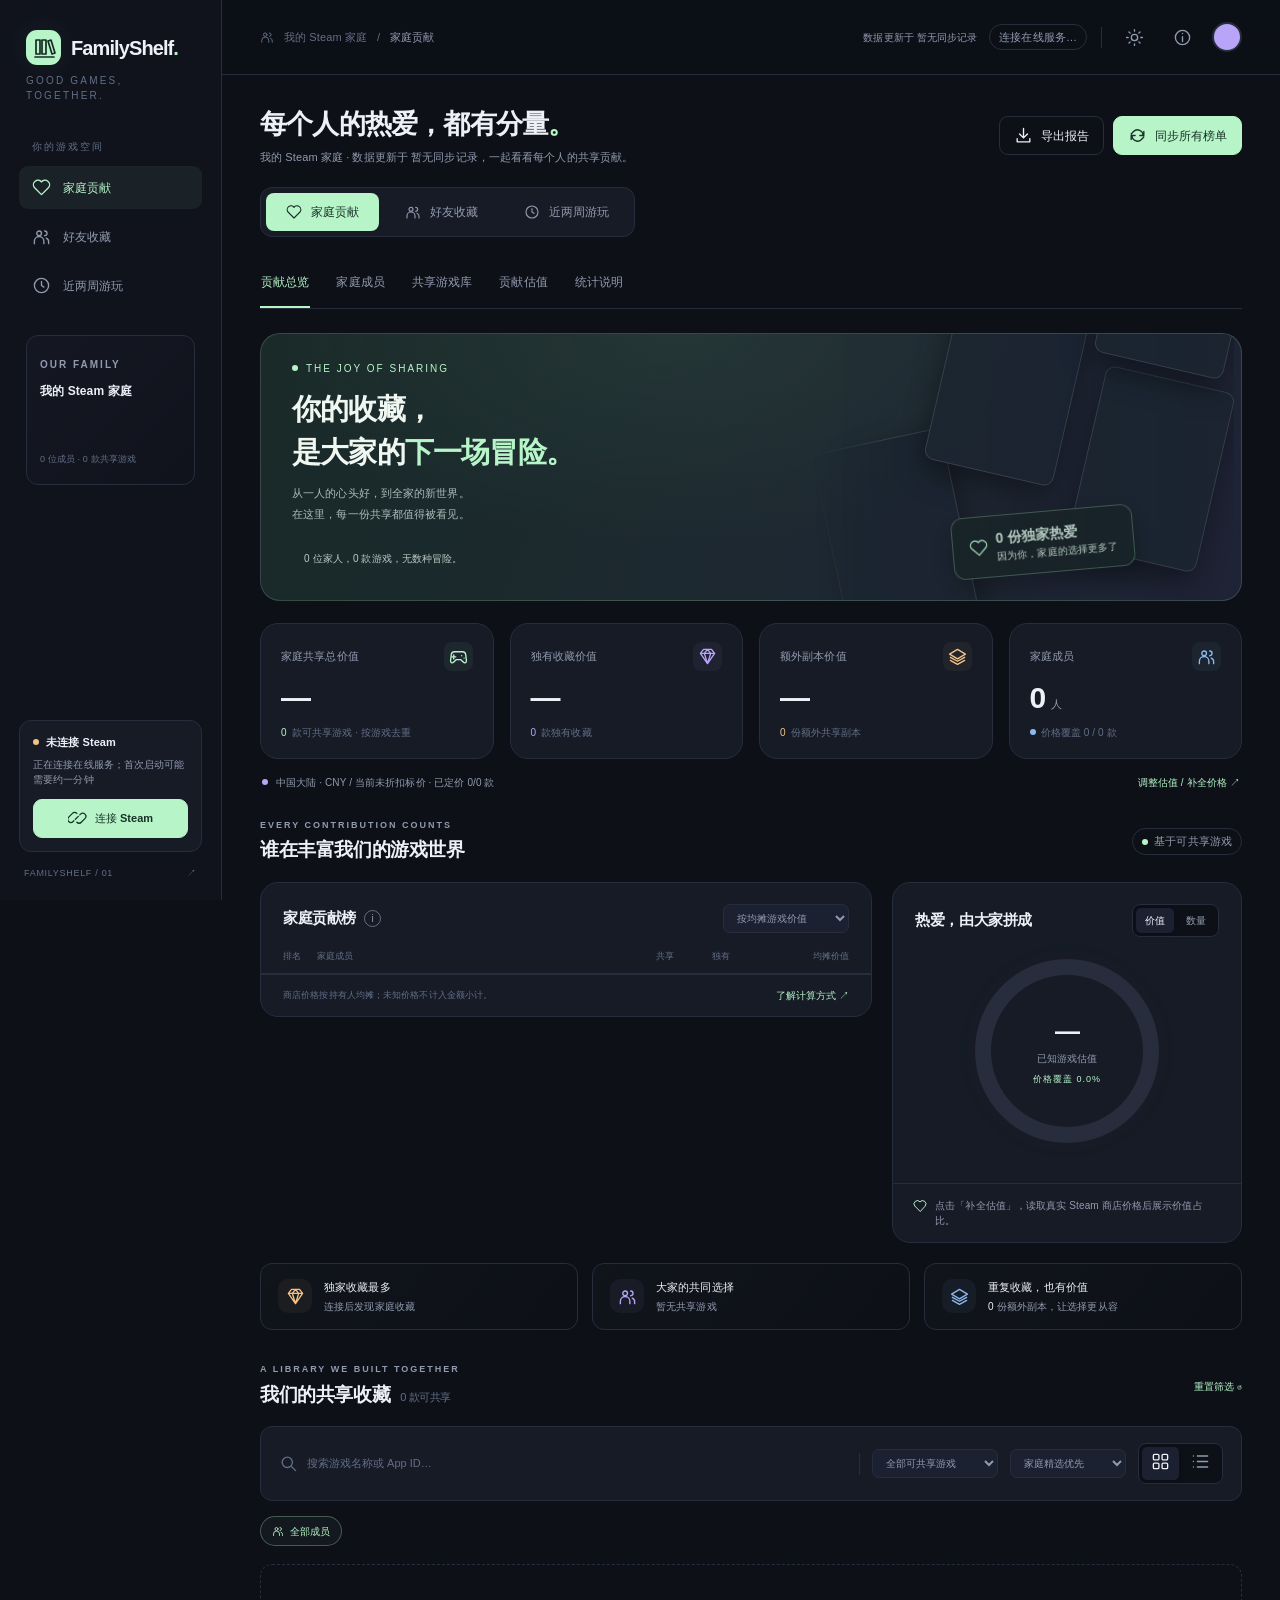
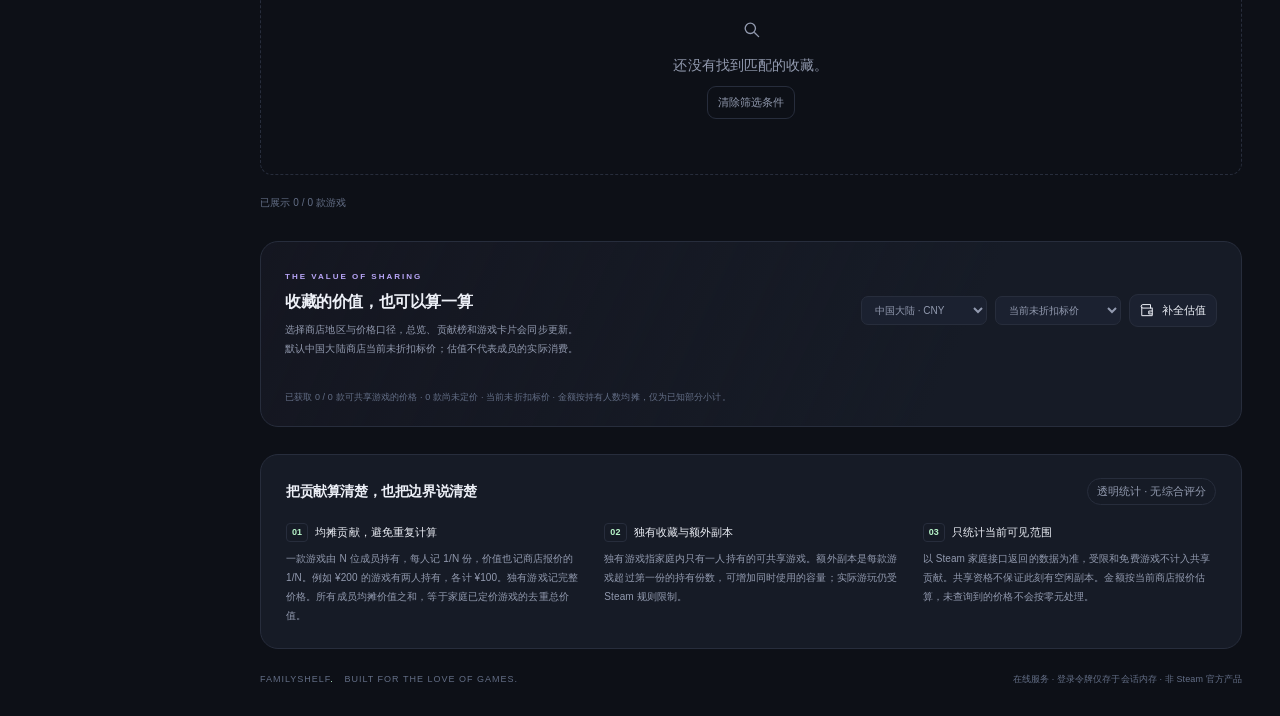
==== commit 101d04dd: "Add friends recent playtime leaderboard with expandable game covers" ====
--- a/docs/index.html
+++ b/docs/index.html
@@ -37,6 +37,7 @@
 .auth-methods{display:flex;gap:8px;margin:24px 0 20px;padding:5px;border:1px solid var(--line);border-radius:12px;background:var(--bg)}.auth-methods button{flex:1;display:flex;align-items:center;justify-content:center;gap:8px;padding:11px 6px;border-radius:8px;background:transparent;color:var(--sub);font-size:12px}.auth-methods button[aria-selected="true"]{color:var(--mint);background:var(--card2);box-shadow:0 2px 8px #0002}.auth-methods button span{font-size:8px;padding:1px 5px;border-radius:4px;background:var(--mint-deep);color:var(--mint)}.auth-methods .icon{width:16px;height:16px}.token-intro{padding:16px;border:1px solid var(--line);border-radius:12px;background:linear-gradient(120deg,#b8a5f70b,transparent);margin-bottom:21px}.token-intro p{font-size:11px;margin:9px 0!important;line-height:1.8}.token-intro a{font-size:11px}.token-label{display:flex;align-items:center;justify-content:space-between;font-size:12px;margin-bottom:9px}.token-label small{font-family:ui-monospace,monospace;font-size:10px}.token-input-wrap{position:relative;display:flex;align-items:center;border:1px solid var(--line);border-radius:10px;background:var(--bg)}.token-input-wrap:focus-within{border-color:var(--mint)}#steamTokenInput{min-width:0;flex:1;padding:14px 12px;border:0;background:none;color:var(--text);font:12px ui-monospace,monospace;outline:none}#tokenReveal{flex:none;margin-right:7px;padding:6px 9px;border-radius:6px;background:var(--card2);color:var(--sub);font-size:10px}.token-help{font-size:10px!important;line-height:1.85!important;margin:10px 0 0!important;color:var(--sub)}.token-message{padding:11px 13px;border:1px solid #f1c38740;border-radius:8px;color:var(--amber);font-size:11px;margin-top:14px;background:#f1c38708}.token-scope{display:flex;gap:9px;margin-top:19px;padding-top:15px;border-top:1px solid var(--line);color:var(--sub)}.token-scope .icon{width:15px;height:15px;margin-top:3px}.token-scope p{font-size:10px!important;line-height:1.9!important;margin:0!important}#authDialog [hidden]{display:none!important}#cloudQRToken{margin-top:17px;font-size:11px}
 .family-sections{display:flex;gap:25px;overflow-x:auto;border-bottom:1px solid var(--line);margin:0 0 24px}.family-sections a{white-space:nowrap;padding:12px 1px 15px;color:var(--sub);font-size:12px;border-bottom:2px solid transparent}.family-sections a.active{color:var(--mint);border-bottom-color:var(--mint)}
 </style>
+<link rel="stylesheet" href="recent.css">
 </head>
 <body>
 <svg style="display:none" xmlns="http://www.w3.org/2000/svg"><defs>
@@ -70,6 +71,7 @@
  <nav class="nav" aria-label="主导航">
   <a href="#overview" class="active" data-nav="overview" title="家庭贡献"><svg class="icon"><use href="#i-heart"/></svg><span class="nav-text">家庭贡献</span></a>
   <a href="#friends" data-friends-nav title="好友收藏"><svg class="icon"><use href="#i-users"/></svg><span class="nav-text">好友收藏</span></a>
+  <a href="#recent" data-recent-nav title="近两周游玩"><svg class="icon"><use href="#i-clock"/></svg><span class="nav-text">近两周游玩</span></a>
   </nav>
  <section class="family-mini"><span class="eyebrow">OUR FAMILY</span><h3 id="sideFamily">Steam 家庭</h3><div id="sideAvatars" class="avatar-stack"></div><p style="font-size:9px;color:var(--dim);margin-top:13px" id="sideMembers"></p></section>
  <div class="sidebar-bottom"><div class="connection-box"><div class="row"><span class="dot" id="connectionDot" style="color:var(--amber)"></span><strong id="connectionLabel">未连接 Steam</strong></div><p id="connectionHint">连接账号以获取最新家庭数据</p><button class="btn primary" id="sideConnect"><svg class="icon"><use href="#i-link"/></svg><span>连接 Steam</span></button></div><div class="side-foot"><span>FAMILYSHELF / 01</span><a href="https://store.steampowered.com/account/familymanagement" target="_blank" rel="noopener noreferrer" title="Steam 家庭管理">↗</a></div></div>
@@ -78,7 +80,7 @@
  <header class="topbar"><div class="breadcrumb"><svg class="icon" style="width:14px;height:14px"><use href="#i-users"/></svg><span id="crumbFamily">我的家庭</span><span>/</span><span id="crumbPage">贡献总览</span></div><div class="top-actions"><span class="sync-label" id="topSync">等待首次同步</span><span class="pill" id="topStatus"><span class="dot"></span>本次会话数据</span><span class="top-rule"></span><button class="icon-btn" id="themeBtn" title="切换深浅主题" aria-label="切换深浅主题"><svg class="icon"><use href="#i-sun"/></svg></button><button class="icon-btn" id="helpBtn" title="查看统计说明" aria-label="查看统计说明"><svg class="icon"><use href="#i-info"/></svg></button><span id="topAvatar" class="avatar profile-dot"></span></div></header>
  <main id="overview">
   <div class="page-heading row between"><div><h1>每个人的热爱，都有分量<span class="mint">。</span></h1><p id="pageSubtitle">一起看看，谁让这个家庭的游戏世界更丰富。</p></div><div class="heading-actions"><button class="btn ghost" id="exportBtn"><svg class="icon"><use href="#i-download"/></svg>导出报告</button><button class="btn primary" id="refreshBtn"><svg class="icon"><use href="#i-refresh"/></svg><span>刷新家庭库</span></button><div id="exportMenu" class="export-menu" hidden><button data-export="csv">成员贡献表 · CSV</button><button data-export="json">完整家庭快照 · JSON</button></div></div></div>
-  <div class="workspace-switch" aria-label="切换收藏空间"><button class="active" data-space="family"><svg class="icon"><use href="#i-heart"/></svg>家庭贡献</button><button data-space="friends"><svg class="icon"><use href="#i-users"/></svg>好友收藏</button></div>
+  <div class="workspace-switch" aria-label="切换收藏空间"><button class="active" data-space="family"><svg class="icon"><use href="#i-heart"/></svg>家庭贡献</button><button data-space="friends"><svg class="icon"><use href="#i-users"/></svg>好友收藏</button><button data-space="recent"><svg class="icon"><use href="#i-clock"/></svg>近两周游玩</button></div>
   <div class="status-banner" id="statusBanner" hidden><div class="row"><span class="spinner" id="statusSpinner"></span><span id="statusText"></span></div><button class="text-link" id="cancelBtn">取消</button></div>
   <div id="familySpace"><nav class="family-sections" aria-label="家庭贡献功能"><a href="#overview" data-family-section="overview" class="active">贡献总览</a><a href="#members" data-family-section="members">家庭成员</a><a href="#library" data-family-section="library">共享游戏库</a><a href="#valuation" data-family-section="valuation">贡献估值</a><a href="#method" data-family-section="method">统计说明</a></nav>
   <section class="hero" aria-label="家庭游戏库摘要"><div class="hero-copy"><div class="hero-kicker"><span class="dot"></span> THE JOY OF SHARING</div><h2>你的收藏，<br>是大家的<em>下一场冒险。</em></h2><p>从一人的心头好，到全家的新世界。<br>在这里，每一份共享都值得被看见。</p><div class="hero-bottom"><div class="avatar-stack" id="heroAvatars"></div><span id="heroSummary">六个人，一座共同的游戏宇宙</span></div></div><div class="hero-art" aria-hidden="true"><div class="art-tile a"><img src="https://shared.fastly.steamstatic.com/store_item_assets/steam/apps/413150/library_600x900.jpg" alt="" onerror="this.style.visibility='hidden'"></div><div class="art-tile b"><img src="https://shared.fastly.steamstatic.com/store_item_assets/steam/apps/1245620/library_600x900.jpg" alt="" onerror="this.style.visibility='hidden'"></div><div class="art-tile c"><img src="https://shared.fastly.steamstatic.com/store_item_assets/steam/apps/1091500/library_600x900.jpg" alt="" onerror="this.style.visibility='hidden'"></div><div class="art-tile d"><img src="https://shared.fastly.steamstatic.com/store_item_assets/steam/apps/1086940/library_600x900.jpg" alt="" onerror="this.style.visibility='hidden'"></div><div class="art-chip"><svg class="icon"><use href="#i-heart"/></svg><div><strong id="heroUnique">— 份独家热爱</strong><span>因为你，家庭的选择更多了</span></div></div></div></section>
@@ -120,13 +122,22 @@
  <div class="fh-footer">估值地区 <b id="fhRegionLabel"></b> · <span id="fhBasisLabel"></span> · 默认全选好友 · 自动同步游戏库与估值 · 按游戏库价值排名。<br>价值是一种收藏维度，和每个人一起玩的快乐同样值得被看见。</div>
 </section>
 
+<section id="recentSpace" hidden aria-label="近两周游玩榜单">
+ <div class="fh-notice" id="rpNotice"><span role="status" aria-live="polite"></span><button class="btn ghost small" id="rpConnect">连接 Steam</button></div>
+ <section class="rp-hero"><div><span class="eyebrow mint">THE LAST TWO WEEKS</span><h2>最近的快乐，<br>都花在了<span class="mint">哪些世界？</span></h2><p>看看朋友们近两周的游戏足迹，发现此刻最投入的冒险。</p><div class="row gap"><span class="pill">滚动近两周 · Steam 记录</span><button class="text-link" id="rpDemo">体验示例 ↗</button></div></div><div class="rp-hero-clock" aria-hidden="true"><svg class="icon"><use href="#i-clock"/></svg><span>14<small>DAYS OF PLAY</small></span></div></section>
+ <section class="stats" id="rpStats" aria-label="近两周游玩摘要"></section>
+ <div class="section-top"><div><span class="eyebrow">TIME WELL PLAYED</span><h2>好友近两周游玩榜</h2><p class="section-sub">按 Steam 返回的近两周分钟数排名 · 展开查看每款游戏</p></div><span class="pill" id="rpSource"></span></div>
+ <div class="rp-tools"><label class="search"><svg class="icon"><use href="#i-search"/></svg><input type="search" id="rpSearch" placeholder="搜索好友昵称 / SteamID" aria-label="搜索近两周榜单好友"></label><select id="rpFilter" aria-label="近两周活跃筛选"><option value="all">全部好友</option><option value="active">近两周有游玩</option><option value="idle">近两周无记录</option><option value="unavailable">不可读 / 旧快照 / 待同步</option></select><button class="chip" id="rpSelf" aria-pressed="false">包含自己 ✓</button></div>
+ <div class="rp-board panel"><div class="rp-board-head"><h3>这两周的游戏时光</h3><span id="rpSummary"></span></div><div id="rpRows"></div><div class="fh-pagination"><span id="rpPage"></span><div class="row gap"><button class="btn small ghost" id="rpPrev" aria-label="近两周榜单上一页">←</button><button class="btn small ghost" id="rpNext" aria-label="近两周榜单下一页">→</button></div></div></div>
+ <p class="rp-note" id="rpMethod">统计 Steam 同步时返回的滚动近两周游玩时间，不等于最近 14 个自然日的逐日记录；多款游戏同时运行时，记录可能重叠。借用、免费游戏也可能出现。私密、读取失败和旧快照不参与排名；无记录只表示 Steam 返回的近两周时长为 0。</p>
+</section>
   <footer class="footer"><span>FAMILYSHELF<span class="mint">.</span> &nbsp; BUILT FOR THE LOVE OF GAMES.</span><span>在线服务 · 登录令牌仅存于会话内存 · 非 Steam 官方产品</span></footer>
  </main>
 </div>
 
 
 
-<dialog id="authDialog" aria-labelledby="authTitle"><button class="icon-btn modal-close" data-close aria-label="关闭"><svg class="icon"><use href="#i-close"/></svg></button><div class="modal-inner"><div class="modal-symbol"><svg class="icon"><use href="#i-link"/></svg></div><span class="eyebrow" style="font-size:9px;color:var(--mint)">CONNECT YOUR COLLECTION</span><h2 id="authTitle" style="margin-top:7px">连接 Steam，让热爱归档。</h2><p>选择适合你的登录方式，一次登录，同步家庭贡献与好友收藏。</p><div class="auth-methods" role="tablist" aria-label="Steam 登录方式"><button id="authQRTab" role="tab" aria-selected="true" aria-controls="authQRPanel" tabindex="0"><svg class="icon"><use href="#i-grid"/></svg>扫码登录<span>推荐</span></button><button id="authTokenTab" role="tab" aria-selected="false" aria-controls="authTokenPanel" tabindex="-1"><svg class="icon"><use href="#i-link"/></svg>令牌登录</button></div><div id="authQRPanel" role="tabpanel" aria-labelledby="authQRTab"><div class="login-steps"><div class="login-step"><span class="step-number">01</span><div><strong>获取 Steam 官方登录二维码</strong><p>用 Steam 手机应用扫码，并核对登录地点后确认。</p></div></div><div class="login-step"><span class="step-number">02</span><div><strong>自动准备所有榜单</strong><p>同步家庭库、全选好友游戏库并补全估值；切换榜单无需再次登录。</p></div></div></div><div class="modal-actions"><button class="btn ghost" data-close>先看收藏</button><button class="btn primary" id="loginBtn"><svg class="icon"><use href="#i-ext"/></svg><span>前往 Steam 登录</span></button></div></div><div id="authTokenPanel" role="tabpanel" aria-labelledby="authTokenTab" hidden><form id="tokenLoginForm" autocomplete="off"><div class="token-intro"><span class="tag purple-tag">已有网页登录？</span><p>从 Steam 官方页面获取令牌，粘贴后共享本次认证，同步家庭与好友榜单。</p><a class="text-link" target="_blank" rel="noopener noreferrer" href="https://store.steampowered.com/pointssummary/ajaxgetasyncconfig">打开 Steam 官方令牌页面 ↗</a></div><label class="token-label" for="steamTokenInput">Steam 登录令牌 <small>webapi_token</small></label><div class="token-input-wrap"><input id="steamTokenInput" type="password" autocomplete="off" spellcheck="false" autocapitalize="off" maxlength="12000" placeholder="粘贴完整的 eyJ… 令牌" aria-describedby="tokenHelp tokenLoginMessage" required><button type="button" id="tokenReveal" aria-label="显示令牌" aria-pressed="false">显示</button></div><p id="tokenHelp" class="token-help">先在 Steam 商店网页登录，再复制页面中的 webapi_token 值；也可直接粘贴完整 JSON。此处不是 32 位 API Key。</p><div id="tokenLoginMessage" class="token-message" role="status" hidden></div><div class="modal-actions"><button class="btn ghost" type="button" data-close>稍后连接</button><button class="btn primary" id="tokenLoginBtn" type="submit"><svg class="icon"><use href="#i-arrow"/></svg><span>使用令牌同步</span></button></div><div class="token-scope"><svg class="icon"><use href="#i-info"/></svg><p>本次认证供家庭与好友榜单共用。若 Steam 拒绝好友接口权限，可补充 API Key，无需再登录。</p></div></form></div><div class="modal-status" id="authStatus" hidden></div><div class="modal-note" id="authNote">令牌仅在本次会话内存中使用。</div><button class="text-link" id="disconnectBtn" style="margin-top:17px" hidden>断开当前 Steam 连接</button></div></dialog>
+<dialog id="authDialog" aria-labelledby="authTitle"><button class="icon-btn modal-close" data-close aria-label="关闭"><svg class="icon"><use href="#i-close"/></svg></button><div class="modal-inner"><div class="modal-symbol"><svg class="icon"><use href="#i-link"/></svg></div><span class="eyebrow" style="font-size:9px;color:var(--mint)">CONNECT YOUR COLLECTION</span><h2 id="authTitle" style="margin-top:7px">连接 Steam，让热爱归档。</h2><p>选择适合你的登录方式，一次登录，同步家庭贡献与好友收藏。</p><div class="auth-methods" role="tablist" aria-label="Steam 登录方式"><button id="authQRTab" role="tab" aria-selected="true" aria-controls="authQRPanel" tabindex="0"><svg class="icon"><use href="#i-grid"/></svg>扫码登录<span>推荐</span></button><button id="authTokenTab" role="tab" aria-selected="false" aria-controls="authTokenPanel" tabindex="-1"><svg class="icon"><use href="#i-link"/></svg>令牌登录</button></div><div id="authQRPanel" role="tabpanel" aria-labelledby="authQRTab"><div class="login-steps"><div class="login-step"><span class="step-number">01</span><div><strong>获取 Steam 官方登录二维码</strong><p>用 Steam 手机应用扫码，并核对登录地点后确认。</p></div></div><div class="login-step"><span class="step-number">02</span><div><strong>自动准备所有榜单</strong><p>同步家庭库、全选好友游戏库并补全估值；切换榜单无需再次登录。</p></div></div></div><div class="modal-actions"><button class="btn ghost" data-close>先看收藏</button><button class="btn primary" id="loginBtn"><svg class="icon"><use href="#i-ext"/></svg><span>前往 Steam 登录</span></button></div></div><div id="authTokenPanel" role="tabpanel" aria-labelledby="authTokenTab" hidden><form id="tokenLoginForm" autocomplete="off"><div class="token-intro"><span class="tag purple-tag">通过 Steam 网页登录</span><p>在新标签页完成 Steam 官方登录，再复制令牌回到此处，同步家庭与好友榜单。</p><a class="text-link" target="_blank" rel="noopener noreferrer" href="https://store.steampowered.com/login/?redir=pointssummary%2Fajaxgetasyncconfig&amp;redir_ssl=1">前往 Steam 官方登录并获取令牌 ↗</a></div><label class="token-label" for="steamTokenInput">Steam 登录令牌 <small>webapi_token</small></label><div class="token-input-wrap"><input id="steamTokenInput" type="password" autocomplete="off" spellcheck="false" autocapitalize="off" maxlength="12000" placeholder="粘贴完整的 eyJ… 令牌" aria-describedby="tokenHelp tokenLoginMessage" required><button type="button" id="tokenReveal" aria-label="显示令牌" aria-pressed="false">显示</button></div><p id="tokenHelp" class="token-help">登录后会跳转到 JSON 令牌页。复制 webapi_token 值或完整 JSON，再切回此看板粘贴；Steam 页面不会自动返回。若没有 webapi_token，请重新完成网页登录。此处不是 32 位 API Key。</p><div id="tokenLoginMessage" class="token-message" role="status" hidden></div><div class="modal-actions"><button class="btn ghost" type="button" data-close>稍后连接</button><button class="btn primary" id="tokenLoginBtn" type="submit"><svg class="icon"><use href="#i-arrow"/></svg><span>使用令牌同步</span></button></div><div class="token-scope"><svg class="icon"><use href="#i-info"/></svg><p>本次认证供家庭与好友榜单共用。若 Steam 拒绝好友接口权限，可补充 API Key，无需再登录。</p></div></form></div><div class="modal-status" id="authStatus" hidden></div><div class="modal-note" id="authNote">令牌仅在本次会话内存中使用。</div><button class="text-link" id="disconnectBtn" style="margin-top:17px" hidden>断开当前 Steam 连接</button></div></dialog>
 <dialog id="detailDialog" aria-label="游戏详情"><button class="icon-btn modal-close" data-close aria-label="关闭"><svg class="icon"><use href="#i-close"/></svg></button><div id="detailBody"></div></dialog>
 <dialog id="memberDialog" aria-label="成员贡献详情"><button class="icon-btn modal-close" data-close aria-label="关闭"><svg class="icon"><use href="#i-close"/></svg></button><div id="memberBody" class="modal-inner"></div></dialog>
 <dialog id="fhSetupDialog" aria-labelledby="fhSetupTitle"><button class="icon-btn modal-close" data-close aria-label="关闭"><svg class="icon"><use href="#i-close"/></svg></button><div class="modal-inner"><div class="modal-symbol" style="color:var(--purple);background:#b8a5f715"><svg class="icon"><use href="#i-users"/></svg></div><span class="eyebrow purple">CONNECT YOUR CIRCLE</span><h2 id="fhSetupTitle" style="margin-top:9px">让好友的收藏，连成一片。</h2><p>家庭与好友共用一次 Steam 登录。本次令牌会直接复用；如接口权限不足，可在下方补充 API Key。</p><div class="login-steps"><div class="login-step"><span class="step-number">01</span><div><strong>登录或复用 Steam 会话</strong><p>尚未连接时使用统一登录入口；已连接时直接复用，无需再次扫码。</p></div></div><div class="login-step"><span class="step-number">02</span><div><strong>自动连接好友收藏</strong><p>读取全部好友并自动同步和估值；Steam 拒绝接口权限时，可补充 API Key。</p></div></div></div><div class="modal-status" id="fhAutoStatus" role="status" aria-live="polite"></div><div class="modal-actions"><button class="btn ghost" data-close>稍后再说</button><button class="btn ghost" id="fhAutoCancel" hidden>取消连接</button><button class="btn ghost" id="fhAutoRetry" hidden>重新打开 / 重试 ↗</button><button class="btn primary" id="fhAutoLogin">Steam 登录并自动连接 ↗</button></div><details id="fhManualAuth" style="margin-top:24px;border-top:1px solid var(--line);padding-top:16px"><summary class="text-link" style="cursor:pointer">已有 Key？手动连接 / 更换 API Key</summary><label class="fh-field">你的 SteamID64 / 数字个人主页地址<input id="fhSteamId" class="fh-input" autocomplete="off" placeholder="7656119… 或 https://steamcommunity.com/profiles/…"></label><label class="fh-field">Steam Web API Key<input id="fhKey" type="password" class="fh-input" autocomplete="off" spellcheck="false" placeholder="32 位 API Key"><small id="fhSetupHint"></small></label><p class="fh-note">也可从 <a href="https://steamcommunity.com/dev/apikey" target="_blank" rel="noopener noreferrer">Steam 官方 API Key 页面 ↗</a> 手动获取。好友列表私密时，可在“好友与数据”中添加 SteamID。</p><div class="modal-actions"><button class="btn" id="fhSubmit">使用手动信息连接</button></div></details><p class="modal-note">令牌、Key 与登录会话仅保留在本次服务内存中，不写入钥匙串、快照或浏览器存储；关闭服务后需要重新登录。好友列表加载后默认全选，自动同步游戏库并生成价值榜单。</p></div></dialog>
@@ -318,7 +329,7 @@
 renderAll();if(location.protocol!=='file:')poll();
 // Keep section navigation in sync while browsing the long dashboard.
 function syncNavigation(){
- if(window.friendHub?.workspace==='friends')return;
+ if(window.friendHub&&window.friendHub.workspace!=='family')return;
  let id='overview';for(const key of ['members','library','valuation','method']){if($('#'+key).getBoundingClientRect().top<=150)id=key}
  $$('.nav a').forEach(a=>a.classList.toggle('active',a.dataset.nav==='overview'));$$('[data-family-section]').forEach(a=>a.classList.toggle('active',a.dataset.familySection===id));$('#crumbPage').textContent='家庭贡献';
 }
@@ -433,22 +444,23 @@
  const progress=pricing?(priceJob.total?priceJob.done/priceJob.total*100:0):job.total?job.done/job.total*100:0;
  $('#fhProgressBar').style.width=`${Math.min(100,progress)}%`;$('#fhRegionLabel').textContent={cn:'中国大陆 · CNY',us:'美国 · USD',hk:'中国香港 · HKD'}[region];$('#fhBasisLabel').textContent=basis==='initial'?'当前未折扣标价':'当前实际售价';renderSelection();}
 
-function render(){renderMeta();renderStats();renderValuation();if(tab==='rank')renderRank();if(tab==='compare')renderCompare();if(tab==='discover')renderDiscover();if(tab==='manage')renderManage();if(detailId&&$('#fhLibraryDialog').open)renderDetail();}
+function render(){window.recentUI?.render();renderMeta();renderStats();renderValuation();if(tab==='rank')renderRank();if(tab==='compare')renderCompare();if(tab==='discover')renderDiscover();if(tab==='manage')renderManage();if(detailId&&$('#fhLibraryDialog').open)renderDetail();}
 function switchTab(value){tab=value;$$('[data-fh-tab]').forEach(b=>{b.classList.toggle('active',b.dataset.fhTab===tab);b.setAttribute('aria-selected',String(b.dataset.fhTab===tab))});for(const name of ['rank','compare','discover','manage'])$('#fhTab'+name[0].toUpperCase()+name.slice(1)).hidden=name!==tab;if(workspace==='friends'){history.replaceState(null,'','#friends');workspaceMeta()}render();}
 const familyHeading=$('.page-heading h1').innerHTML,familyRefresh=$('#refreshBtn').onclick,familyExport=$('#exportBtn').onclick,familyHelp=$('#helpBtn').onclick;
-function workspaceMeta(){if(workspace==='friends'){
+function workspaceMeta(){if(workspace!=='family'){
  $('.page-heading h1').innerHTML='朋友的收藏，也是一张<span class="purple">星图。</span>';
  $('#pageSubtitle').textContent='从库价值到共同游戏，发现你的游戏同好圈。';$('#refreshBtn span').textContent='同步好友榜单';
  $('#crumbPage').textContent='好友收藏';$('#crumbFamily').textContent='我的好友';
  $('#topSync').textContent=demo?'示例数据 · 非真实好友':source().data.fetched_at?'同步于 '+fmtDate(source().data.fetched_at):'等待好友数据';
  $('#topStatus').className='pill';$('#topStatus').innerHTML='<span class="dot"></span>'+(demo?'示例模式':live.job?.error?'同步未完成 · 可重试':live.auth?.running?'正在共享认证':live.job?.running?(live.job.phase==='pricing'?'正在自动估值':'正在同步好友'):live.auth_configured?'好友认证已连接':'等待连接');
- $$('.nav a').forEach(a=>a.classList.toggle('active',a.hasAttribute('data-friends-nav')));
- $$('[data-space]').forEach(b=>b.classList.toggle('active',b.dataset.space==='friends'));
+ $$('.nav a').forEach(a=>a.classList.toggle('active',a.hasAttribute(workspace==='recent'?'data-recent-nav':'data-friends-nav')));
+ $$('[data-space]').forEach(b=>b.classList.toggle('active',b.dataset.space===workspace));
+ if(workspace==='recent'){$('.page-heading h1').innerHTML='游戏时光，<span class="mint">最近进行时。</span>';$('#pageSubtitle').textContent='好友近两周游玩排行，展开看看大家正在玩什么。';$('#crumbPage').textContent='近两周游玩';$('#refreshBtn span').textContent='同步游玩与榜单'}
 }}
-function setWorkspace(value,scroll=true){workspace=value;$('#familySpace').hidden=value!=='family';$('#friendsSpace').hidden=value!=='friends';$$('[data-space]').forEach(b=>b.classList.toggle('active',b.dataset.space===value));if(value==='family'){$('.page-heading h1').innerHTML=familyHeading;renderHeader();renderConnection();$('#refreshBtn span').textContent='同步所有榜单';syncNavigation()}else{$$('.nav a').forEach(a=>a.classList.toggle('active',a.hasAttribute('data-friends-nav')));workspaceMeta();render()}if(scroll)window.scrollTo({top:0,behavior:'smooth'});if(value==='friends'){defaultSelection();renderRank()}}
+function setWorkspace(value,scroll=true){workspace=value;$('#familySpace').hidden=value!=='family';$('#friendsSpace').hidden=value!=='friends';$('#recentSpace').hidden=value!=='recent';$$('[data-space]').forEach(b=>b.classList.toggle('active',b.dataset.space===value));if(value==='family'){$('.page-heading h1').innerHTML=familyHeading;renderHeader();renderConnection();$('#refreshBtn span').textContent='同步所有榜单';syncNavigation()}else{$$('.nav a').forEach(a=>a.classList.toggle('active',a.hasAttribute(workspace==='recent'?'data-recent-nav':'data-friends-nav')));workspaceMeta();render()}if(scroll)window.scrollTo({top:0,behavior:'smooth'});if(value==='friends'){defaultSelection();renderRank()}}
 function resetMode(){selectionAccount='';selectionKnown=new Set();chosen=new Set();defaultSelection();compareA='';compareB='';page=1;compareLimit=12;discoverLimit=12;detailId='';if($('#fhLibraryDialog').open)$('#fhLibraryDialog').close();render()}
-function toggleDemo(){if(flow.running||flow.requesting)void stopPipeline();demo=!demo;resetMode();toast(demo?'已进入示例模式，所有好友数据为虚构演示。':'已返回真实数据。')}
-async function request(path,body={},quiet=false){if(!backend){flow.message='正在连接在线服务，连接完成后请重试。';toast(flow.message);renderMeta();return false}try{const response=await fetch(path,{method:'POST',headers:{'Content-Type':'application/json','X-FamilyShelf-CSRF':csrf},body:JSON.stringify(body)}),result=await response.json();flow.message=response.ok?'':result.message||result.error||'操作未能启动，请重试。';if(!quiet||!response.ok)toast(result.message||result.error||'操作已提交。');await poll();return response.ok}catch{flow.message='在线服务暂不可用，请稍后重试。';toast(flow.message);renderMeta();return false}}
+function toggleDemo(){if(flow.running||flow.requesting)void stopPipeline();demo=!demo;resetMode();workspaceMeta();toast(demo?'已进入示例模式，所有好友数据为虚构演示。':'已返回真实数据。')}
+async function request(path,body={},quiet=false){if(!backend){flow.message='正在连接在线服务，连接完成后请重试。';toast(flow.message);renderMeta();window.recentUI?.render();return false}try{const response=await fetch(path,{method:'POST',headers:{'Content-Type':'application/json','X-FamilyShelf-CSRF':csrf},body:JSON.stringify(body)}),result=await response.json();flow.message=response.ok?'':result.message||result.error||'操作未能启动，请重试。';if(!quiet||!response.ok)toast(result.message||result.error||'操作已提交。');await poll();return response.ok}catch{flow.message='在线服务暂不可用，请稍后重试。';toast(flow.message);renderMeta();window.recentUI?.render();return false}}
 let connectionBusy=false;
 function renderAutoAuth(){const a=live.auth||{};$('#fhAutoStatus').textContent=live.job?.error?live.job.error:a.running||(!live.auth_configured&&a.phase==='error')?a.message:live.auth_configured?'已连接：认证只保留在本次服务内存中。':a.message||'点击自动连接，在 Steam 官方窗口完成登录即可。';$('#fhAutoLogin').disabled=connectionBusy||!!a.running;$('#fhAutoLogin').textContent=a.running?(a.phase==='key'?'正在读取官方 API Key 页面…':'正在确认 Steam 登录…'):live.auth_configured?'复用登录 / 重试好友连接 ↻':'复用本次 Steam 登录 ↗';$('#fhAutoCancel').hidden=!a.running;$('#fhAutoCancel').disabled=connectionBusy;$('#fhAutoRetry').hidden=!a.running&&a.phase!=='error';$('#fhAutoRetry').disabled=connectionBusy;$('#fhSubmit').disabled=connectionBusy;}
 async function connectRequest(action){if(connectionBusy)return;connectionBusy=true;renderAutoAuth();try{await action()}finally{connectionBusy=false;renderAutoAuth()}}
@@ -462,10 +474,10 @@
 function exportSnapshot(){const apps=new Set(people().flatMap(p=>p.games.map(g=>g.appid))),quotes={};for(const id of apps){if(demo){const g={appid:id},q=quote(g);quotes[region+':'+id]={known:q!==null,[basis]:q}}else if(prices[region+':'+id])quotes[region+':'+id]=prices[region+':'+id]}download(JSON.stringify({version:1,demo,region,basis,exported_at:new Date().toISOString(),data:source().data,quotes},null,2),'application/json','好友游戏库快照.json')}
 function renderDetail(){const p=person(detailId);if(!p)return;$('#fhLibraryHead').innerHTML=`${av(p)}<div><span class="eyebrow">THE PERSONAL COLLECTION</span><h2 style="margin:5px 0">${esc(p.name)}${p.is_self?' · 我':''}</h2><span class="muted" style="font-size:11px">${status(p)} · ${p.readable?p.count+' 款 · '+valueLabel(p)+' · '+compact(p.hours)+'h':'游戏详情暂不可见'}</span></div>`;$('#fhLibraryNote').textContent=p.error||`快照：${fmtDate(p.fetched_at)} · ${coverageLabel(p)}${missingLabel(p)?' · '+missingLabel(p):''} · 点击封面查看 Steam 商店。`;const games=p.games.filter(g=>`${g.name} ${g.appid}`.toLowerCase().includes(detailQuery)&&(detailMode!=='unplayed'||!g.playtime_forever)).sort((a,b)=>detailMode==='hours'?b.playtime_forever-a.playtime_forever:(quote(b)??-1)-(quote(a)??-1));$('#fhLibraryGames').innerHTML=p.readable?games.slice(0,detailLimit).map(g=>gameCard({...g,owners:[p]})).join('')||'<div class="empty">没有符合条件的游戏。</div>':'<div class="empty">暂未取得这位好友的游戏详情，请检查隐私设置或重新同步。</div>';$('#fhDetailMore').hidden=!p.readable||games.length<=detailLimit;$('#fhDetailResult').textContent=`显示 ${Math.min(detailLimit,games.length)} / ${games.length} 款`;}
 function openDetail(id){detailId=id;detailLimit=12;detailQuery='';detailMode='all';$('#fhDetailSearch').value='';$('#fhDetailFilter').value='all';renderDetail();$('#fhLibraryDialog').showModal()}
-window.friendHub={get running(){return flow.running||flow.requesting||!!live.job?.running||!!live.auth?.running},get workspace(){return workspace},update(state){const wasAuthorizing=!!live.auth?.running,wasRunning=!!live.job?.running;if(state)live=state;if(wasRunning&&!live.job?.running&&live.job?.phase==='done')toast('好友同步与估值已完成，榜单已更新。');if(wasAuthorizing&&!live.auth?.running&&live.auth?.phase==='done'&&live.auth_configured){flow.message='';selectionAccount='';if($('#fhSetupDialog').open)$('#fhSetupDialog').close();toast('已共享本次认证，正在后台加载好友并自动排名。')}defaultSelection();const signature=JSON.stringify([demo,revision,live.data.account_id,live.revision,live.auth_configured,live.job,live.auth,flow,chosen.size,priceJob,region,basis,Object.keys(prices).length,Object.values(prices).reduce((s,p)=>s+(Number(p.checked)||0),0)]);if(signature!==lastSignature){lastSignature=signature;render()}workspaceMeta()},render,setWorkspace,debug:()=>({demo,tab,people:people(),ranked:ranked(),comparison:comparison(),discover:discoverGames(),chosen:[...chosen],flow:{...flow}})};
-$$('[data-space]').forEach(b=>b.onclick=()=>{if(b.dataset.space==='friends')switchTab('rank');setWorkspace(b.dataset.space);history.replaceState(null,'',b.dataset.space==='friends'?'#friends':'#overview')});
-$$('.nav a').forEach(a=>a.addEventListener('click',()=>{if(a.hasAttribute('data-friends-nav')){switchTab('rank');setWorkspace('friends',false);history.replaceState(null,'','#friends')}else if(a.dataset.nav)setWorkspace('family',false)}));
-$('#refreshBtn').onclick=()=>workspace==='friends'?reload():familyRefresh();$('#exportBtn').onclick=e=>workspace==='friends'?exportRank():familyExport(e);$('#helpBtn').onclick=()=>{if(workspace==='friends'){switchTab('manage');$('#fhTabs').scrollIntoView({behavior:'smooth'})}else familyHelp()};
+window.friendHub={get running(){return flow.running||flow.requesting||!!live.job?.running||!!live.auth?.running},get workspace(){return workspace},update(state){const wasAuthorizing=!!live.auth?.running,wasRunning=!!live.job?.running;if(state)live=state;if(wasRunning&&!live.job?.running&&live.job?.phase==='done')toast('好友同步与估值已完成，榜单已更新。');if(wasAuthorizing&&!live.auth?.running&&live.auth?.phase==='done'&&live.auth_configured){flow.message='';selectionAccount='';if($('#fhSetupDialog').open)$('#fhSetupDialog').close();toast('已共享本次认证，正在后台加载好友并自动排名。')}defaultSelection();const signature=JSON.stringify([demo,revision,live.data.account_id,live.revision,live.auth_configured,live.job,live.auth,flow,chosen.size,priceJob,region,basis,Object.keys(prices).length,Object.values(prices).reduce((s,p)=>s+(Number(p.checked)||0),0)]);if(signature!==lastSignature){lastSignature=signature;render()}workspaceMeta()},render,setWorkspace,refresh:reload,toggleDemo,get isDemo(){return demo},get syncState(){return {job:live.job,configured:live.auth_configured,message:flow.message}},debug:()=>({demo,tab,people:people(),ranked:ranked(),comparison:comparison(),discover:discoverGames(),chosen:[...chosen],flow:{...flow}})};
+$$('[data-space]').forEach(b=>b.onclick=()=>{if(b.dataset.space==='friends')switchTab('rank');setWorkspace(b.dataset.space);history.replaceState(null,'',b.dataset.space==='family'?'#overview':'#'+b.dataset.space)});
+$$('.nav a').forEach(a=>a.addEventListener('click',()=>{if(a.hasAttribute('data-recent-nav')){setWorkspace('recent',false);history.replaceState(null,'','#recent')}else if(a.hasAttribute('data-friends-nav')){switchTab('rank');setWorkspace('friends',false);history.replaceState(null,'','#friends')}else if(a.dataset.nav)setWorkspace('family',false)}));
+$('#refreshBtn').onclick=()=>workspace!=='family'?reload():familyRefresh();$('#exportBtn').onclick=e=>workspace==='recent'?window.recentUI?.export():workspace==='friends'?exportRank():familyExport(e);$('#helpBtn').onclick=()=>{if(workspace==='recent')$('#rpMethod').scrollIntoView({behavior:'smooth'});else if(workspace==='friends'){switchTab('manage');$('#fhTabs').scrollIntoView({behavior:'smooth'})}else familyHelp()};
 $('#fhAutoLogin').onclick=autoConnect;$('#fhAutoRetry').onclick=autoConnect;$('#fhAutoCancel').onclick=()=>request('/api/friends/login/cancel');
 $('#fhRetry').onclick=reload;$('#fhConnect').onclick=reload;$('#fhDemo').onclick=toggleDemo;$('#fhSettings').onclick=setup;$('#fhManageConnect').onclick=setup;$('#fhReload').onclick=reload;$('#fhSyncSelected').onclick=sync;
 $('#fhSubmit').onclick=async()=>{const key=$('#fhKey').value.trim(),steamid=$('#fhSteamId').value.trim();if(!/^(?:https:\/\/steamcommunity\.com\/profiles\/)?7656119\d{10}\/?$/.test(steamid)){toast('请输入有效的 SteamID64 或数字个人主页地址。');return}if(key&&!/^[a-fA-F0-9]{32}$/.test(key)){toast('API Key 应为 32 位十六进制字符。');return}if(!key&&!live.auth_configured){toast('请输入 Steam Web API Key。');return}leaveDemo();await connectRequest(async()=>{if(live.auth?.running&&!await request('/api/friends/login/cancel'))return;if(await request('/api/friends',{action:'list',key,steamid})){$('#fhKey').value='';$('#fhSetupDialog').close();switchTab('rank')}})};
@@ -483,10 +495,11 @@
 $('#friendsSpace').addEventListener('change',e=>{const id=e.target.dataset.fhCheck;if(!id)return;if(e.target.checked){chosen.add(id)}else chosen.delete(id);renderRank()});
 document.addEventListener('click',e=>{const b=e.target.closest('button');if(!b)return;if(b.dataset.fhTab)switchTab(b.dataset.fhTab);if(b.dataset.fhAction==='setup')setup();if(b.dataset.fhAction==='demo')toggleDemo();if(b.dataset.fhPerson)openDetail(b.dataset.fhPerson);if(b.dataset.fhPin){const id=b.dataset.fhPin;if(pins.has(id))pins.delete(id);else pins.add(id);persist('fs-friend-pins',[...pins]);renderRank()}if(b.dataset.fhWish){const id=Number(b.dataset.fhWish);if(wishes.has(id))wishes.delete(id);else wishes.add(id);persist('fs-friend-wishes',[...wishes]);render();if(tab!=='discover')$('#fhWatchCount').textContent=`本次心愿单 ${wishes.size}`}if(b.dataset.compareMode){compareMode=b.dataset.compareMode;compareLimit=12;$$('[data-compare-mode]').forEach(x=>x.classList.toggle('active',x===b));renderCompare()}});
 
-window.addEventListener('hashchange',()=>{if(['#friends','#steamdb'].includes(location.hash)){switchTab('rank');setWorkspace('friends',false)}else if(['#overview','#members','#library','#valuation','#method'].includes(location.hash))setWorkspace('family',false)});
-render();if(['#friends','#steamdb'].includes(location.hash)){history.replaceState(null,'','#friends');setWorkspace('friends',false)};
+window.addEventListener('hashchange',()=>{if(location.hash==='#recent')setWorkspace('recent',false);else if(['#friends','#steamdb'].includes(location.hash)){switchTab('rank');setWorkspace('friends',false)}else if(['#overview','#members','#library','#valuation','#method'].includes(location.hash))setWorkspace('family',false)});
+render();if(location.hash==='#recent')setWorkspace('recent',false);else if(['#friends','#steamdb'].includes(location.hash)){history.replaceState(null,'','#friends');setWorkspace('friends',false)};
 })();
 
 </script>
+<script src="recent-ui.js"></script>
 <script src="cloud-ui.js"></script>
 </body></html>
--- a/docs/recent.css
+++ b/docs/recent.css
@@ -0,0 +1,5 @@
+/* Recent activity uses the dashboard's shared palette and Steam cover style. */
+#recentSpace[hidden]{display:none!important}.rp-hero{position:relative;overflow:hidden;display:flex;justify-content:space-between;align-items:center;gap:30px;padding:32px 38px;margin-bottom:22px;border:1px solid #b7f5c932;border-radius:20px;background:radial-gradient(ellipse at 85% 20%,#497c6835,transparent 60%),linear-gradient(120deg,#172a2a,#1d2539);color:#edf0f7}.rp-hero h2{font-size:31px;line-height:1.5;margin:12px 0}.rp-hero p{color:#b1c6c4;font-size:12px;margin-bottom:23px;line-height:1.9}.rp-hero .pill{border-color:#b7f5c92a;color:#c0d2cb}.rp-hero .text-link{color:#b7f5c9}.rp-hero-clock{width:200px;height:200px;flex:none;border-radius:50%;border:1px solid #b7f5c930;box-shadow:0 0 0 22px #b7f5c905,0 0 0 45px #b7f5c903;position:relative;display:grid;place-items:center;margin:0 22px;color:#b7f5c9}.rp-hero-clock>svg{position:absolute;width:178px;height:178px;stroke-width:.4;opacity:.45}.rp-hero-clock>span{font-size:60px;font-weight:250;text-align:center;line-height:1.15;background:#1b2b32ed;padding:12px}.rp-hero-clock small{display:block;font-size:9px;letter-spacing:2px;margin-top:8px}.rp-tools{display:flex;gap:10px;align-items:center;margin:20px 0 16px;flex-wrap:wrap}.rp-tools .search{flex:1;min-width:180px;max-width:420px}.rp-board{overflow:hidden;margin-bottom:20px}.rp-board-head{display:flex;justify-content:space-between;align-items:center;padding:22px 25px;border-bottom:1px solid var(--line);gap:12px}.rp-board-head span{font-size:11px;color:var(--sub)}.rp-person{border-bottom:1px solid var(--line)}.rp-person:last-child{border-bottom:0}.rp-person>summary{display:grid;grid-template-columns:35px minmax(0,1fr) 160px 92px;gap:22px;align-items:center;padding:23px 25px;list-style:none;cursor:pointer;transition:background .15s}.rp-person>summary::-webkit-details-marker{display:none}.rp-person>summary:hover{background:color-mix(in srgb,var(--card),var(--mint) 4%)}.rp-leading>summary{background:linear-gradient(90deg,#b7f5c909,transparent)}.rp-player{display:flex;align-items:center;gap:13px;min-width:0}.rp-player>.avatar{height:45px;width:45px;font-size:18px}.rp-player>span:last-child{min-width:0}.rp-player strong{display:block;overflow:hidden;text-overflow:ellipsis;white-space:nowrap;font-size:14px}.rp-player small{display:block;color:var(--sub);font-size:11px;margin-top:5px;overflow:hidden;text-overflow:ellipsis;white-space:nowrap}.rp-player small.amber{color:var(--amber)}.rp-time{text-align:right;font-variant-numeric:tabular-nums}.rp-time>b{font-size:27px;font-weight:600;letter-spacing:-1px;color:var(--mint)}.rp-time>small{display:block;font-size:10px;margin:0 0 8px}.rp-time>.bar-track{display:block;height:3px;margin:0 0 0 auto;width:100px}.rp-expand{display:flex;align-items:center;justify-content:flex-end;gap:6px;color:var(--sub);font-size:11px}.rp-expand svg{width:14px;height:14px;transform:rotate(90deg);transition:transform .2s}.rp-hide{display:none}.rp-person[open] .rp-hide{display:inline}.rp-person[open] .rp-show{display:none}.rp-person[open] .rp-expand svg{transform:rotate(-90deg)}.rp-details{background:color-mix(in srgb,var(--bg),var(--card) 55%);padding:0 25px}.rp-person[open] .rp-details{padding:22px 25px;border-top:1px solid var(--line)}.rp-detail-heading{display:flex;justify-content:space-between;gap:15px;margin-bottom:18px;align-items:center}.rp-detail-heading strong{font-size:13px}.rp-detail-heading p{color:var(--sub);font-size:11px;margin-top:5px;line-height:1.7}.rp-games{display:grid;grid-template-columns:repeat(4,minmax(0,1fr));gap:15px}.rp-game{border:1px solid var(--line);border-radius:12px;overflow:hidden;background:var(--card);min-width:0;transition:transform .2s,border-color .2s}.rp-game:hover{transform:translateY(-3px);border-color:#b7f5c965}.rp-cover{aspect-ratio:460/215;position:relative;background:var(--card2);overflow:hidden}.rp-cover>span{position:absolute;inset:0;display:grid;place-items:center;padding:12px;color:var(--sub);font-size:11px;text-align:center}.rp-cover>img{position:absolute;inset:0;width:100%;height:100%;object-fit:cover}.rp-cover>b{position:absolute;bottom:6px;right:6px;background:#101821e8;border:1px solid #ffffff23;color:#d1f4dc;font-size:10px;font-weight:500;padding:3px 6px;border-radius:5px;backdrop-filter:blur(8px)}.rp-game-info{padding:13px}.rp-game-info>strong{display:block;font-size:12px;overflow:hidden;text-overflow:ellipsis;white-space:nowrap}.rp-game-info>small{display:block;font-size:10px;margin-top:7px}.rp-game-info>small>span{float:right;color:var(--dim)}.rp-game-info .bar-track{height:3px;margin-top:12px}.rp-snapshot{font-size:10px;color:var(--dim);margin-top:16px}.rp-detail-empty{padding:25px 15px;text-align:center;color:var(--sub);font-size:12px;line-height:1.8}.rp-note{font-size:11px;color:var(--sub);line-height:1.9;margin:20px 0 30px}.rp-more{margin-top:18px}.rp-empty{text-align:center;padding:55px 20px;color:var(--sub)}.rp-empty>svg{width:36px;height:36px;color:var(--mint);margin-bottom:15px}.rp-empty h3{color:var(--text)}.rp-empty p{font-size:12px;margin:12px 0 20px}.rp-empty .btn{margin:4px}
+@media(min-width:1400px){.rp-games{grid-template-columns:repeat(4,minmax(0,1fr))}}
+@media(max-width:1150px){.rp-games{grid-template-columns:repeat(3,minmax(0,1fr))}.rp-person>summary{gap:15px;grid-template-columns:30px minmax(0,1fr) 115px 80px}}
+@media(max-width:700px){.workspace-switch{max-width:100%;width:100%;justify-content:space-between}.workspace-switch button{padding:9px 10px;gap:6px;font-size:11px}.workspace-switch svg{width:14px;height:14px}.rp-hero{padding:25px;min-height:230px}.rp-hero h2{font-size:26px}.rp-hero-clock{display:none}.rp-hero p{max-width:300px}.rp-person>summary{padding:19px 16px;gap:12px;grid-template-columns:24px minmax(0,1fr) 85px}.rp-player{gap:9px}.rp-player>.avatar{width:35px;height:35px;font-size:14px}.rp-player strong{font-size:12px}.rp-player small{font-size:10px}.rp-time>b{font-size:24px}.rp-time>.bar-track{width:70px}.rp-expand{grid-column:2 / 4;justify-content:flex-start;padding-left:44px;margin-top:-5px}.rp-board-head{padding:18px 16px}.rp-board-head h3{font-size:13px}.rp-board-head span{font-size:10px}.rp-person[open] .rp-details{padding:18px 16px}.rp-games{grid-template-columns:repeat(2,minmax(0,1fr));gap:10px}.rp-game-info{padding:10px}.rp-game-info>small>span{display:none}.rp-tools .search{max-width:none;flex-basis:100%}.rp-tools select{flex:1;min-width:0}.rp-detail-heading{align-items:flex-start}.rp-hero .row{flex-wrap:wrap}.rp-cover>b{font-size:9px;padding:2px 4px}.rp-note{font-size:10px}}
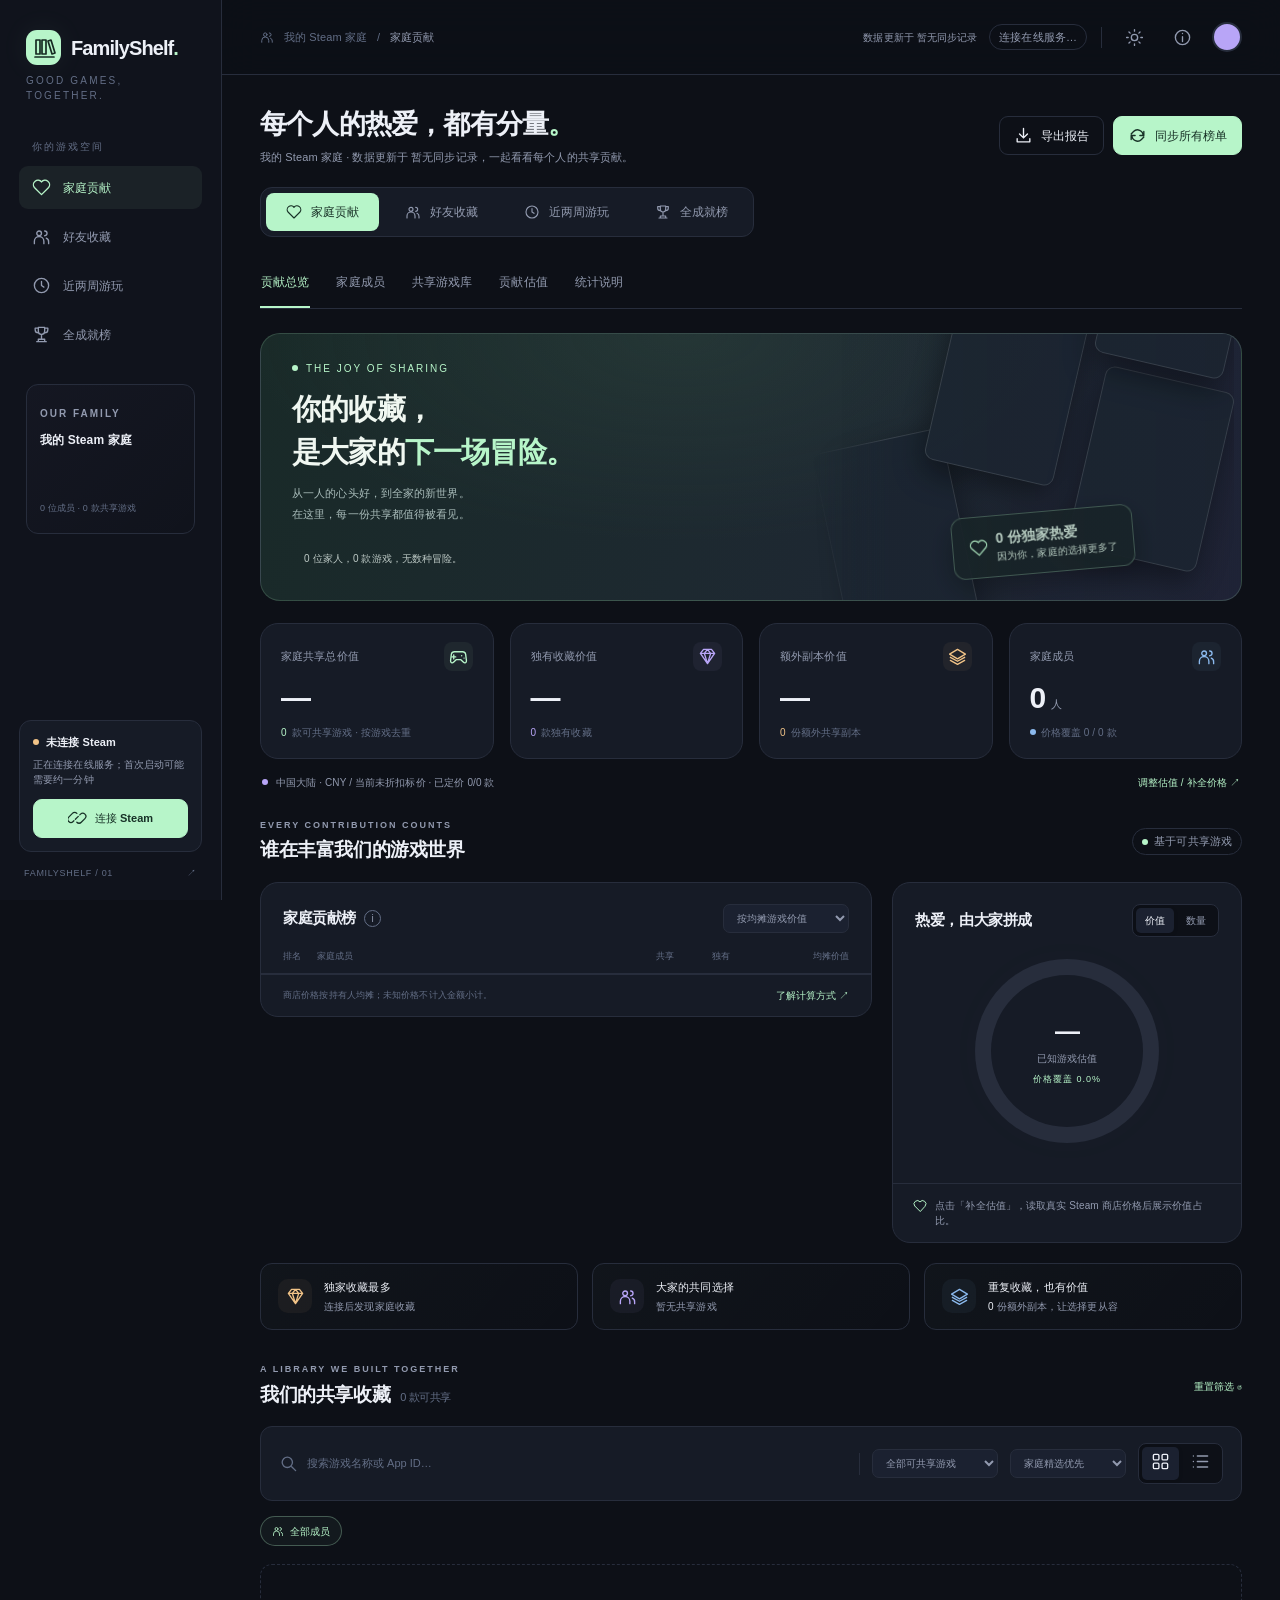
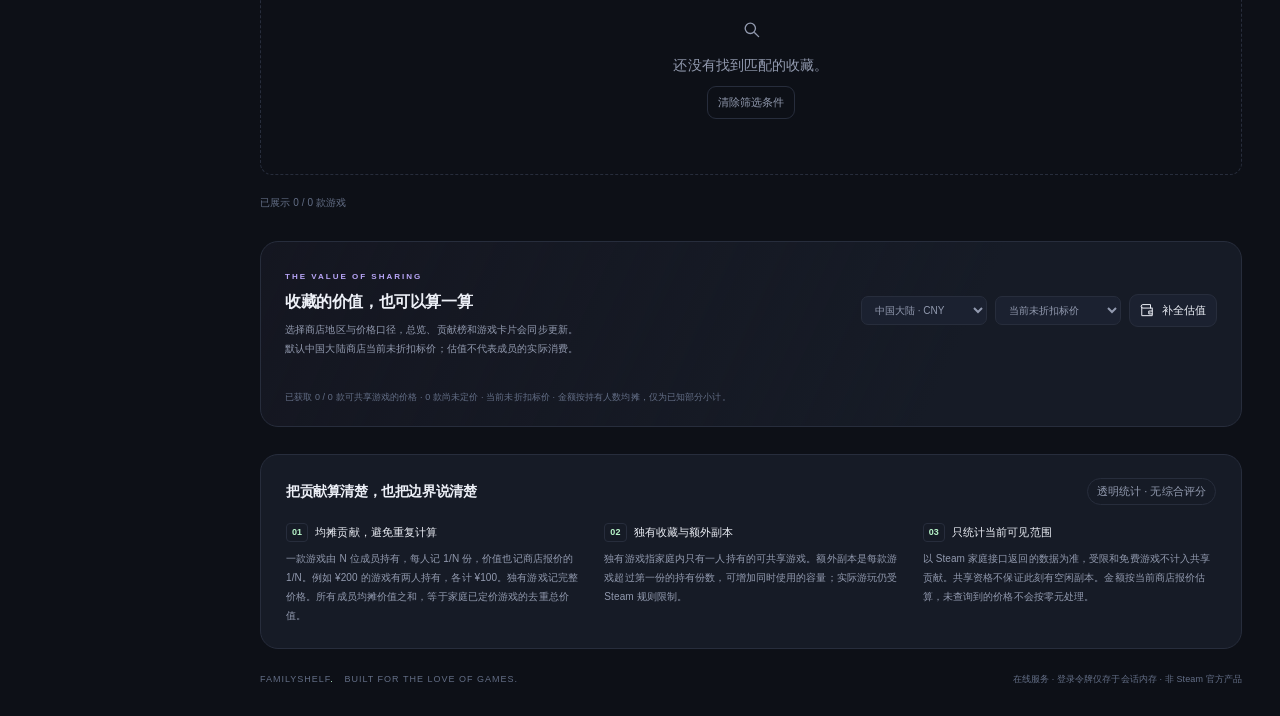
==== commit 21abe904: "Add friends full-achievement leaderboard with game details" ====
--- a/docs/index.html
+++ b/docs/index.html
@@ -38,6 +38,7 @@
 .family-sections{display:flex;gap:25px;overflow-x:auto;border-bottom:1px solid var(--line);margin:0 0 24px}.family-sections a{white-space:nowrap;padding:12px 1px 15px;color:var(--sub);font-size:12px;border-bottom:2px solid transparent}.family-sections a.active{color:var(--mint);border-bottom-color:var(--mint)}
 </style>
 <link rel="stylesheet" href="recent.css">
+<link rel="stylesheet" href="achievements.css">
 </head>
 <body>
 <svg style="display:none" xmlns="http://www.w3.org/2000/svg"><defs>
@@ -62,7 +63,7 @@
 <symbol id="i-check" viewBox="0 0 24 24"><path d="m5 12 4 4L19 6"/></symbol>
 <symbol id="i-heart" viewBox="0 0 24 24"><path d="M12 21 3 12A5.5 5.5 0 0 1 12 5a5.5 5.5 0 0 1 9 7Z"/></symbol>
 <symbol id="i-wallet" viewBox="0 0 24 24"><path d="M20 7H5a3 3 0 0 1 0-6h13v6M3 5v15h18V7M21 12h-6v5h6M17 14.5h.01"/></symbol>
-<symbol id="i-clock" viewBox="0 0 24 24"><circle cx="12" cy="12" r="9"/><path d="M12 7v5l3 2"/></symbol>
+<symbol id="i-award" viewBox="0 0 24 24"><path d="M8 3h8v5a4 4 0 0 1-8 0V3Z M8 4H4v2a4 4 0 0 0 4 4 M16 4h4v2a4 4 0 0 1-4 4 M12 12v5 M8 21v-3h8v3 M6 21h12"/></symbol><symbol id="i-clock" viewBox="0 0 24 24"><circle cx="12" cy="12" r="9"/><path d="M12 7v5l3 2"/></symbol>
 </defs></svg>
 <aside class="sidebar">
  <a class="brand" href="#overview" aria-label="FamilyShelf 首页"><span class="brand-mark"><svg class="icon"><use href="#i-shelf"/></svg></span><span class="brand-name">FamilyShelf<span class="mint">.</span></span></a>
@@ -72,6 +73,7 @@
   <a href="#overview" class="active" data-nav="overview" title="家庭贡献"><svg class="icon"><use href="#i-heart"/></svg><span class="nav-text">家庭贡献</span></a>
   <a href="#friends" data-friends-nav title="好友收藏"><svg class="icon"><use href="#i-users"/></svg><span class="nav-text">好友收藏</span></a>
   <a href="#recent" data-recent-nav title="近两周游玩"><svg class="icon"><use href="#i-clock"/></svg><span class="nav-text">近两周游玩</span></a>
+  <a href="#achievements" data-achievements-nav title="全成就榜"><svg class="icon"><use href="#i-award"/></svg><span class="nav-text">全成就榜</span></a>
   </nav>
  <section class="family-mini"><span class="eyebrow">OUR FAMILY</span><h3 id="sideFamily">Steam 家庭</h3><div id="sideAvatars" class="avatar-stack"></div><p style="font-size:9px;color:var(--dim);margin-top:13px" id="sideMembers"></p></section>
  <div class="sidebar-bottom"><div class="connection-box"><div class="row"><span class="dot" id="connectionDot" style="color:var(--amber)"></span><strong id="connectionLabel">未连接 Steam</strong></div><p id="connectionHint">连接账号以获取最新家庭数据</p><button class="btn primary" id="sideConnect"><svg class="icon"><use href="#i-link"/></svg><span>连接 Steam</span></button></div><div class="side-foot"><span>FAMILYSHELF / 01</span><a href="https://store.steampowered.com/account/familymanagement" target="_blank" rel="noopener noreferrer" title="Steam 家庭管理">↗</a></div></div>
@@ -80,7 +82,7 @@
  <header class="topbar"><div class="breadcrumb"><svg class="icon" style="width:14px;height:14px"><use href="#i-users"/></svg><span id="crumbFamily">我的家庭</span><span>/</span><span id="crumbPage">贡献总览</span></div><div class="top-actions"><span class="sync-label" id="topSync">等待首次同步</span><span class="pill" id="topStatus"><span class="dot"></span>本次会话数据</span><span class="top-rule"></span><button class="icon-btn" id="themeBtn" title="切换深浅主题" aria-label="切换深浅主题"><svg class="icon"><use href="#i-sun"/></svg></button><button class="icon-btn" id="helpBtn" title="查看统计说明" aria-label="查看统计说明"><svg class="icon"><use href="#i-info"/></svg></button><span id="topAvatar" class="avatar profile-dot"></span></div></header>
  <main id="overview">
   <div class="page-heading row between"><div><h1>每个人的热爱，都有分量<span class="mint">。</span></h1><p id="pageSubtitle">一起看看，谁让这个家庭的游戏世界更丰富。</p></div><div class="heading-actions"><button class="btn ghost" id="exportBtn"><svg class="icon"><use href="#i-download"/></svg>导出报告</button><button class="btn primary" id="refreshBtn"><svg class="icon"><use href="#i-refresh"/></svg><span>刷新家庭库</span></button><div id="exportMenu" class="export-menu" hidden><button data-export="csv">成员贡献表 · CSV</button><button data-export="json">完整家庭快照 · JSON</button></div></div></div>
-  <div class="workspace-switch" aria-label="切换收藏空间"><button class="active" data-space="family"><svg class="icon"><use href="#i-heart"/></svg>家庭贡献</button><button data-space="friends"><svg class="icon"><use href="#i-users"/></svg>好友收藏</button><button data-space="recent"><svg class="icon"><use href="#i-clock"/></svg>近两周游玩</button></div>
+  <div class="workspace-switch" aria-label="切换收藏空间"><button class="active" data-space="family"><svg class="icon"><use href="#i-heart"/></svg>家庭贡献</button><button data-space="friends"><svg class="icon"><use href="#i-users"/></svg>好友收藏</button><button data-space="recent"><svg class="icon"><use href="#i-clock"/></svg>近两周游玩</button><button data-space="achievements"><svg class="icon"><use href="#i-award"/></svg>全成就榜</button></div>
   <div class="status-banner" id="statusBanner" hidden><div class="row"><span class="spinner" id="statusSpinner"></span><span id="statusText"></span></div><button class="text-link" id="cancelBtn">取消</button></div>
   <div id="familySpace"><nav class="family-sections" aria-label="家庭贡献功能"><a href="#overview" data-family-section="overview" class="active">贡献总览</a><a href="#members" data-family-section="members">家庭成员</a><a href="#library" data-family-section="library">共享游戏库</a><a href="#valuation" data-family-section="valuation">贡献估值</a><a href="#method" data-family-section="method">统计说明</a></nav>
   <section class="hero" aria-label="家庭游戏库摘要"><div class="hero-copy"><div class="hero-kicker"><span class="dot"></span> THE JOY OF SHARING</div><h2>你的收藏，<br>是大家的<em>下一场冒险。</em></h2><p>从一人的心头好，到全家的新世界。<br>在这里，每一份共享都值得被看见。</p><div class="hero-bottom"><div class="avatar-stack" id="heroAvatars"></div><span id="heroSummary">六个人，一座共同的游戏宇宙</span></div></div><div class="hero-art" aria-hidden="true"><div class="art-tile a"><img src="https://shared.fastly.steamstatic.com/store_item_assets/steam/apps/413150/library_600x900.jpg" alt="" onerror="this.style.visibility='hidden'"></div><div class="art-tile b"><img src="https://shared.fastly.steamstatic.com/store_item_assets/steam/apps/1245620/library_600x900.jpg" alt="" onerror="this.style.visibility='hidden'"></div><div class="art-tile c"><img src="https://shared.fastly.steamstatic.com/store_item_assets/steam/apps/1091500/library_600x900.jpg" alt="" onerror="this.style.visibility='hidden'"></div><div class="art-tile d"><img src="https://shared.fastly.steamstatic.com/store_item_assets/steam/apps/1086940/library_600x900.jpg" alt="" onerror="this.style.visibility='hidden'"></div><div class="art-chip"><svg class="icon"><use href="#i-heart"/></svg><div><strong id="heroUnique">— 份独家热爱</strong><span>因为你，家庭的选择更多了</span></div></div></div></section>
@@ -131,6 +133,15 @@
  <div class="rp-board panel"><div class="rp-board-head"><h3>这两周的游戏时光</h3><span id="rpSummary"></span></div><div id="rpRows"></div><div class="fh-pagination"><span id="rpPage"></span><div class="row gap"><button class="btn small ghost" id="rpPrev" aria-label="近两周榜单上一页">←</button><button class="btn small ghost" id="rpNext" aria-label="近两周榜单下一页">→</button></div></div></div>
  <p class="rp-note" id="rpMethod">统计 Steam 同步时返回的滚动近两周游玩时间，不等于最近 14 个自然日的逐日记录；多款游戏同时运行时，记录可能重叠。借用、免费游戏也可能出现。私密、读取失败和旧快照不参与排名；无记录只表示 Steam 返回的近两周时长为 0。</p>
 </section>
+<section id="achievementsSpace" hidden aria-label="好友全成就榜单">
+ <div class="fh-notice" id="acNotice"><span role="status" aria-live="polite"></span><button class="btn ghost small" id="acConnect">连接 Steam</button></div>
+ <section class="rp-hero ac-hero"><div><span class="eyebrow amber">THE COMPLETIONISTS CLUB</span><h2>每一份热爱，<br>都有<span>百分之百的回响。</span></h2><p>从第一次解锁，到最后一枚成就。<br>看看朋友们，已为多少个世界画上圆满的句号。</p><div class="row gap"><span class="pill">有成就 · 全部解锁 · 才算圆满</span><button class="text-link" id="acDemo">体验示例 ↗</button></div></div><div class="ac-trophy" aria-hidden="true"><div class="ac-orbit"></div><svg class="icon"><use href="#i-award"/></svg><strong>100<small>%</small></strong><span>EVERY ACHIEVEMENT. EARNED.</span></div></section>
+ <section class="stats" id="acStats" aria-label="全成就统计摘要"></section>
+ <div class="section-top"><div><span class="eyebrow">EVERY LAST ACHIEVEMENT</span><h2>好友全成就游戏榜</h2><p class="section-sub">按全成就游戏数量排名 · 展开查看游戏封面与成就进度</p></div><span class="pill" id="acSource"></span></div>
+ <div class="rp-tools"><label class="search"><svg class="icon"><use href="#i-search"/></svg><input type="search" id="acSearch" placeholder="搜索好友昵称 / SteamID" aria-label="搜索全成就榜单好友"></label><select id="acFilter" aria-label="全成就榜筛选"><option value="all">全部好友</option><option value="complete">拥有全成就游戏</option><option value="zero">尚无全成就游戏</option><option value="unavailable">未完整读取 / 旧快照 / 待同步</option></select><button class="chip" id="acSelf" aria-pressed="false">包含自己 ✓</button></div>
+ <div class="rp-board panel ac-board"><div class="rp-board-head"><h3>属于完成者的荣誉</h3><span id="acSummary"></span></div><div id="acRows"></div><div class="fh-pagination"><span id="acPage"></span><div class="row gap"><button class="btn small ghost" id="acPrev" aria-label="全成就榜上一页">←</button><button class="btn small ghost" id="acNext" aria-label="全成就榜下一页">→</button></div></div></div>
+ <p class="rp-note" id="acMethod">全成就游戏 = Steam 返回的成就总数大于 0，且解锁数等于总数；不以四舍五入的 100% 判断。自动扫描可见游戏库及最近游玩的借用 / 免费游戏，包含 Steam 返回的受限游戏，因此可能不同于个人资料的“完美游戏”展柜。无成就游戏不计入；缺失记录保持未知，未完整读取、私密及旧快照不参与完整排名，详情保留已确认结果。本工具无法验证成就是通过何种方式解锁；新增成就可能使原全成就游戏不再满足条件。</p>
+</section>
   <footer class="footer"><span>FAMILYSHELF<span class="mint">.</span> &nbsp; BUILT FOR THE LOVE OF GAMES.</span><span>在线服务 · 登录令牌仅存于会话内存 · 非 Steam 官方产品</span></footer>
  </main>
 </div>
@@ -281,7 +292,7 @@
   renderConnection();window.friendHub?.update(state.friends);window.cloudUI?.update(state);
   if(lastPhase!=='idle'&&session.phase==='idle'&&session.connected){toast('家庭库已更新，新的热爱已归档。');$('#authDialog').close()}
   lastPhase=session.phase;
- }catch{backend=false;session={connected:false,phase:'idle',message:''};renderConnection();window.cloudUI?.offline()}
+ }catch{backend=false;session={connected:false,phase:'idle',message:''};renderConnection();window.cloudUI?.offline();window.friendHub?.update()}
  pollTimer=setTimeout(poll,['login','refresh'].includes(session.phase)||priceJob.running||window.friendHub?.running?1200:12000);
 }
 function exportData(format){
@@ -444,7 +455,7 @@
  const progress=pricing?(priceJob.total?priceJob.done/priceJob.total*100:0):job.total?job.done/job.total*100:0;
  $('#fhProgressBar').style.width=`${Math.min(100,progress)}%`;$('#fhRegionLabel').textContent={cn:'中国大陆 · CNY',us:'美国 · USD',hk:'中国香港 · HKD'}[region];$('#fhBasisLabel').textContent=basis==='initial'?'当前未折扣标价':'当前实际售价';renderSelection();}
 
-function render(){window.recentUI?.render();renderMeta();renderStats();renderValuation();if(tab==='rank')renderRank();if(tab==='compare')renderCompare();if(tab==='discover')renderDiscover();if(tab==='manage')renderManage();if(detailId&&$('#fhLibraryDialog').open)renderDetail();}
+function render(){window.recentUI?.render();window.achievementsUI?.render();renderMeta();renderStats();renderValuation();if(tab==='rank')renderRank();if(tab==='compare')renderCompare();if(tab==='discover')renderDiscover();if(tab==='manage')renderManage();if(detailId&&$('#fhLibraryDialog').open)renderDetail();}
 function switchTab(value){tab=value;$$('[data-fh-tab]').forEach(b=>{b.classList.toggle('active',b.dataset.fhTab===tab);b.setAttribute('aria-selected',String(b.dataset.fhTab===tab))});for(const name of ['rank','compare','discover','manage'])$('#fhTab'+name[0].toUpperCase()+name.slice(1)).hidden=name!==tab;if(workspace==='friends'){history.replaceState(null,'','#friends');workspaceMeta()}render();}
 const familyHeading=$('.page-heading h1').innerHTML,familyRefresh=$('#refreshBtn').onclick,familyExport=$('#exportBtn').onclick,familyHelp=$('#helpBtn').onclick;
 function workspaceMeta(){if(workspace!=='family'){
@@ -452,15 +463,16 @@
  $('#pageSubtitle').textContent='从库价值到共同游戏，发现你的游戏同好圈。';$('#refreshBtn span').textContent='同步好友榜单';
  $('#crumbPage').textContent='好友收藏';$('#crumbFamily').textContent='我的好友';
  $('#topSync').textContent=demo?'示例数据 · 非真实好友':source().data.fetched_at?'同步于 '+fmtDate(source().data.fetched_at):'等待好友数据';
- $('#topStatus').className='pill';$('#topStatus').innerHTML='<span class="dot"></span>'+(demo?'示例模式':live.job?.error?'同步未完成 · 可重试':live.auth?.running?'正在共享认证':live.job?.running?(live.job.phase==='pricing'?'正在自动估值':'正在同步好友'):live.auth_configured?'好友认证已连接':'等待连接');
- $$('.nav a').forEach(a=>a.classList.toggle('active',a.hasAttribute(workspace==='recent'?'data-recent-nav':'data-friends-nav')));
+ $('#topStatus').className='pill';$('#topStatus').innerHTML='<span class="dot"></span>'+(demo?'示例模式':live.job?.error?'同步未完成 · 可重试':live.auth?.running?'正在共享认证':live.job?.running?(live.job.phase==='achievements'?'正在统计全成就':live.job.phase==='pricing'?'正在自动估值':'正在同步好友'):live.auth_configured?'好友认证已连接':'等待连接');
+ $$('.nav a').forEach(a=>a.classList.toggle('active',a.hasAttribute(workspace==='achievements'?'data-achievements-nav':workspace==='recent'?'data-recent-nav':'data-friends-nav')));
  $$('[data-space]').forEach(b=>b.classList.toggle('active',b.dataset.space===workspace));
+ if(workspace==='achievements'){$('.page-heading h1').innerHTML='每一个圆满，<span class="amber">都值得铭记。</span>';$('#pageSubtitle').textContent='好友全成就游戏数量排行，收藏属于完成者的每一份荣誉。';$('#crumbPage').textContent='全成就榜';$('#refreshBtn span').textContent='同步成就与榜单'}
  if(workspace==='recent'){$('.page-heading h1').innerHTML='游戏时光，<span class="mint">最近进行时。</span>';$('#pageSubtitle').textContent='好友近两周游玩排行，展开看看大家正在玩什么。';$('#crumbPage').textContent='近两周游玩';$('#refreshBtn span').textContent='同步游玩与榜单'}
 }}
-function setWorkspace(value,scroll=true){workspace=value;$('#familySpace').hidden=value!=='family';$('#friendsSpace').hidden=value!=='friends';$('#recentSpace').hidden=value!=='recent';$$('[data-space]').forEach(b=>b.classList.toggle('active',b.dataset.space===value));if(value==='family'){$('.page-heading h1').innerHTML=familyHeading;renderHeader();renderConnection();$('#refreshBtn span').textContent='同步所有榜单';syncNavigation()}else{$$('.nav a').forEach(a=>a.classList.toggle('active',a.hasAttribute(workspace==='recent'?'data-recent-nav':'data-friends-nav')));workspaceMeta();render()}if(scroll)window.scrollTo({top:0,behavior:'smooth'});if(value==='friends'){defaultSelection();renderRank()}}
+function setWorkspace(value,scroll=true){workspace=value;$('#familySpace').hidden=value!=='family';$('#friendsSpace').hidden=value!=='friends';$('#recentSpace').hidden=value!=='recent';$('#achievementsSpace').hidden=value!=='achievements';$$('[data-space]').forEach(b=>b.classList.toggle('active',b.dataset.space===value));if(value==='family'){$('.page-heading h1').innerHTML=familyHeading;renderHeader();renderConnection();$('#refreshBtn span').textContent='同步所有榜单';syncNavigation()}else{$$('.nav a').forEach(a=>a.classList.toggle('active',a.hasAttribute(workspace==='achievements'?'data-achievements-nav':workspace==='recent'?'data-recent-nav':'data-friends-nav')));workspaceMeta();render()}if(scroll)window.scrollTo({top:0,behavior:'smooth'});if(value==='friends'){defaultSelection();renderRank()}}
 function resetMode(){selectionAccount='';selectionKnown=new Set();chosen=new Set();defaultSelection();compareA='';compareB='';page=1;compareLimit=12;discoverLimit=12;detailId='';if($('#fhLibraryDialog').open)$('#fhLibraryDialog').close();render()}
 function toggleDemo(){if(flow.running||flow.requesting)void stopPipeline();demo=!demo;resetMode();workspaceMeta();toast(demo?'已进入示例模式，所有好友数据为虚构演示。':'已返回真实数据。')}
-async function request(path,body={},quiet=false){if(!backend){flow.message='正在连接在线服务，连接完成后请重试。';toast(flow.message);renderMeta();window.recentUI?.render();return false}try{const response=await fetch(path,{method:'POST',headers:{'Content-Type':'application/json','X-FamilyShelf-CSRF':csrf},body:JSON.stringify(body)}),result=await response.json();flow.message=response.ok?'':result.message||result.error||'操作未能启动，请重试。';if(!quiet||!response.ok)toast(result.message||result.error||'操作已提交。');await poll();return response.ok}catch{flow.message='在线服务暂不可用，请稍后重试。';toast(flow.message);renderMeta();window.recentUI?.render();return false}}
+async function request(path,body={},quiet=false){if(!backend){flow.message='正在连接在线服务，连接完成后请重试。';toast(flow.message);renderMeta();window.recentUI?.render();window.achievementsUI?.render();return false}try{const response=await fetch(path,{method:'POST',headers:{'Content-Type':'application/json','X-FamilyShelf-CSRF':csrf},body:JSON.stringify(body)}),result=await response.json();flow.message=response.ok?'':result.message||result.error||'操作未能启动，请重试。';if(!quiet||!response.ok)toast(result.message||result.error||'操作已提交。');await poll();return response.ok}catch{flow.message='在线服务暂不可用，请稍后重试。';toast(flow.message);renderMeta();window.recentUI?.render();window.achievementsUI?.render();return false}}
 let connectionBusy=false;
 function renderAutoAuth(){const a=live.auth||{};$('#fhAutoStatus').textContent=live.job?.error?live.job.error:a.running||(!live.auth_configured&&a.phase==='error')?a.message:live.auth_configured?'已连接：认证只保留在本次服务内存中。':a.message||'点击自动连接，在 Steam 官方窗口完成登录即可。';$('#fhAutoLogin').disabled=connectionBusy||!!a.running;$('#fhAutoLogin').textContent=a.running?(a.phase==='key'?'正在读取官方 API Key 页面…':'正在确认 Steam 登录…'):live.auth_configured?'复用登录 / 重试好友连接 ↻':'复用本次 Steam 登录 ↗';$('#fhAutoCancel').hidden=!a.running;$('#fhAutoCancel').disabled=connectionBusy;$('#fhAutoRetry').hidden=!a.running&&a.phase!=='error';$('#fhAutoRetry').disabled=connectionBusy;$('#fhSubmit').disabled=connectionBusy;}
 async function connectRequest(action){if(connectionBusy)return;connectionBusy=true;renderAutoAuth();try{await action()}finally{connectionBusy=false;renderAutoAuth()}}
@@ -476,8 +488,8 @@
 function openDetail(id){detailId=id;detailLimit=12;detailQuery='';detailMode='all';$('#fhDetailSearch').value='';$('#fhDetailFilter').value='all';renderDetail();$('#fhLibraryDialog').showModal()}
 window.friendHub={get running(){return flow.running||flow.requesting||!!live.job?.running||!!live.auth?.running},get workspace(){return workspace},update(state){const wasAuthorizing=!!live.auth?.running,wasRunning=!!live.job?.running;if(state)live=state;if(wasRunning&&!live.job?.running&&live.job?.phase==='done')toast('好友同步与估值已完成，榜单已更新。');if(wasAuthorizing&&!live.auth?.running&&live.auth?.phase==='done'&&live.auth_configured){flow.message='';selectionAccount='';if($('#fhSetupDialog').open)$('#fhSetupDialog').close();toast('已共享本次认证，正在后台加载好友并自动排名。')}defaultSelection();const signature=JSON.stringify([demo,revision,live.data.account_id,live.revision,live.auth_configured,live.job,live.auth,flow,chosen.size,priceJob,region,basis,Object.keys(prices).length,Object.values(prices).reduce((s,p)=>s+(Number(p.checked)||0),0)]);if(signature!==lastSignature){lastSignature=signature;render()}workspaceMeta()},render,setWorkspace,refresh:reload,toggleDemo,get isDemo(){return demo},get syncState(){return {job:live.job,configured:live.auth_configured,message:flow.message}},debug:()=>({demo,tab,people:people(),ranked:ranked(),comparison:comparison(),discover:discoverGames(),chosen:[...chosen],flow:{...flow}})};
 $$('[data-space]').forEach(b=>b.onclick=()=>{if(b.dataset.space==='friends')switchTab('rank');setWorkspace(b.dataset.space);history.replaceState(null,'',b.dataset.space==='family'?'#overview':'#'+b.dataset.space)});
-$$('.nav a').forEach(a=>a.addEventListener('click',()=>{if(a.hasAttribute('data-recent-nav')){setWorkspace('recent',false);history.replaceState(null,'','#recent')}else if(a.hasAttribute('data-friends-nav')){switchTab('rank');setWorkspace('friends',false);history.replaceState(null,'','#friends')}else if(a.dataset.nav)setWorkspace('family',false)}));
-$('#refreshBtn').onclick=()=>workspace!=='family'?reload():familyRefresh();$('#exportBtn').onclick=e=>workspace==='recent'?window.recentUI?.export():workspace==='friends'?exportRank():familyExport(e);$('#helpBtn').onclick=()=>{if(workspace==='recent')$('#rpMethod').scrollIntoView({behavior:'smooth'});else if(workspace==='friends'){switchTab('manage');$('#fhTabs').scrollIntoView({behavior:'smooth'})}else familyHelp()};
+$$('.nav a').forEach(a=>a.addEventListener('click',()=>{if(a.hasAttribute('data-achievements-nav')){setWorkspace('achievements',false);history.replaceState(null,'','#achievements')}else if(a.hasAttribute('data-recent-nav')){setWorkspace('recent',false);history.replaceState(null,'','#recent')}else if(a.hasAttribute('data-friends-nav')){switchTab('rank');setWorkspace('friends',false);history.replaceState(null,'','#friends')}else if(a.dataset.nav)setWorkspace('family',false)}));
+$('#refreshBtn').onclick=()=>workspace!=='family'?reload():familyRefresh();$('#exportBtn').onclick=e=>workspace==='achievements'?window.achievementsUI?.export():workspace==='recent'?window.recentUI?.export():workspace==='friends'?exportRank():familyExport(e);$('#helpBtn').onclick=()=>{if(workspace==='achievements')$('#acMethod').scrollIntoView({behavior:'smooth'});else if(workspace==='recent')$('#rpMethod').scrollIntoView({behavior:'smooth'});else if(workspace==='friends'){switchTab('manage');$('#fhTabs').scrollIntoView({behavior:'smooth'})}else familyHelp()};
 $('#fhAutoLogin').onclick=autoConnect;$('#fhAutoRetry').onclick=autoConnect;$('#fhAutoCancel').onclick=()=>request('/api/friends/login/cancel');
 $('#fhRetry').onclick=reload;$('#fhConnect').onclick=reload;$('#fhDemo').onclick=toggleDemo;$('#fhSettings').onclick=setup;$('#fhManageConnect').onclick=setup;$('#fhReload').onclick=reload;$('#fhSyncSelected').onclick=sync;
 $('#fhSubmit').onclick=async()=>{const key=$('#fhKey').value.trim(),steamid=$('#fhSteamId').value.trim();if(!/^(?:https:\/\/steamcommunity\.com\/profiles\/)?7656119\d{10}\/?$/.test(steamid)){toast('请输入有效的 SteamID64 或数字个人主页地址。');return}if(key&&!/^[a-fA-F0-9]{32}$/.test(key)){toast('API Key 应为 32 位十六进制字符。');return}if(!key&&!live.auth_configured){toast('请输入 Steam Web API Key。');return}leaveDemo();await connectRequest(async()=>{if(live.auth?.running&&!await request('/api/friends/login/cancel'))return;if(await request('/api/friends',{action:'list',key,steamid})){$('#fhKey').value='';$('#fhSetupDialog').close();switchTab('rank')}})};
@@ -495,11 +507,12 @@
 $('#friendsSpace').addEventListener('change',e=>{const id=e.target.dataset.fhCheck;if(!id)return;if(e.target.checked){chosen.add(id)}else chosen.delete(id);renderRank()});
 document.addEventListener('click',e=>{const b=e.target.closest('button');if(!b)return;if(b.dataset.fhTab)switchTab(b.dataset.fhTab);if(b.dataset.fhAction==='setup')setup();if(b.dataset.fhAction==='demo')toggleDemo();if(b.dataset.fhPerson)openDetail(b.dataset.fhPerson);if(b.dataset.fhPin){const id=b.dataset.fhPin;if(pins.has(id))pins.delete(id);else pins.add(id);persist('fs-friend-pins',[...pins]);renderRank()}if(b.dataset.fhWish){const id=Number(b.dataset.fhWish);if(wishes.has(id))wishes.delete(id);else wishes.add(id);persist('fs-friend-wishes',[...wishes]);render();if(tab!=='discover')$('#fhWatchCount').textContent=`本次心愿单 ${wishes.size}`}if(b.dataset.compareMode){compareMode=b.dataset.compareMode;compareLimit=12;$$('[data-compare-mode]').forEach(x=>x.classList.toggle('active',x===b));renderCompare()}});
 
-window.addEventListener('hashchange',()=>{if(location.hash==='#recent')setWorkspace('recent',false);else if(['#friends','#steamdb'].includes(location.hash)){switchTab('rank');setWorkspace('friends',false)}else if(['#overview','#members','#library','#valuation','#method'].includes(location.hash))setWorkspace('family',false)});
-render();if(location.hash==='#recent')setWorkspace('recent',false);else if(['#friends','#steamdb'].includes(location.hash)){history.replaceState(null,'','#friends');setWorkspace('friends',false)};
+window.addEventListener('hashchange',()=>{if(location.hash==='#achievements')setWorkspace('achievements',false);else if(location.hash==='#recent')setWorkspace('recent',false);else if(['#friends','#steamdb'].includes(location.hash)){switchTab('rank');setWorkspace('friends',false)}else if(['#overview','#members','#library','#valuation','#method'].includes(location.hash))setWorkspace('family',false)});
+render();if(location.hash==='#achievements')setWorkspace('achievements',false);else if(location.hash==='#recent')setWorkspace('recent',false);else if(['#friends','#steamdb'].includes(location.hash)){history.replaceState(null,'','#friends');setWorkspace('friends',false)};
 })();
 
 </script>
 <script src="recent-ui.js"></script>
+<script src="achievements-ui.js"></script>
 <script src="cloud-ui.js"></script>
 </body></html>
--- a/docs/achievements.css
+++ b/docs/achievements.css
@@ -0,0 +1,3 @@
+/* Achievement room: shared ranking/card layout, warm trophy accents. */
+#achievementsSpace[hidden]{display:none!important}.ac-hero{border-color:#f5ca8536;background:radial-gradient(ellipse at 85% 20%,#96743232,transparent 60%),linear-gradient(120deg,#30292a,#222638)}.ac-hero h2>span{color:var(--amber)}.ac-hero p{color:#c7bab0}.ac-hero .pill{border-color:#f5ca8530;color:#decbb5}.ac-hero .text-link{color:var(--amber)}.ac-trophy{width:245px;height:220px;position:relative;display:flex;align-items:center;justify-content:center;flex-direction:column;flex-shrink:0;color:var(--amber);margin-right:10px}.ac-trophy>svg{width:100px;height:100px;stroke-width:1;filter:drop-shadow(0 8px 22px #efbc6350)}.ac-trophy>strong{font-size:46px;letter-spacing:-2px;font-weight:500;line-height:1.1;margin-top:8px}.ac-trophy strong small{font-size:22px;margin-left:4px;font-weight:400}.ac-trophy>span{font-size:8px;letter-spacing:2px;color:#d7c2a0;margin-top:11px}.ac-orbit{position:absolute;width:214px;height:214px;top:-2px;border:1px solid #efbc632a;border-radius:50%;box-shadow:0 0 0 20px #efbc6305,0 0 0 42px #efbc6303;transform:rotate(-25deg)}.ac-orbit:before,.ac-orbit:after{content:'✦';position:absolute;font-size:23px;color:#e1bc83;background:#2c2b30;padding:0 7px;top:12px;left:12px}.ac-orbit:after{top:auto;left:auto;right:7px;bottom:10px;font-size:16px}.ac-board .rp-time>b{color:var(--amber)}.ac-board .rp-leading>summary{background:linear-gradient(90deg,#f5ca850c,transparent)}.ac-board .rp-person>summary:hover{background:color-mix(in srgb,var(--card),var(--amber) 4%)}.ac-board .rp-cover>b{color:#ffe2ac}.ac-game:hover{border-color:#f5ca8565}.ac-detail-tools{display:flex;align-items:center;flex-wrap:wrap;gap:8px;margin:0 0 20px}.ac-detail-tools>span{font-size:10px;color:var(--dim);margin-left:auto}.ac-detail-tools .chip.active{color:var(--amber);border-color:#f5ca8550;background:#f5ca850b}.ac-progress{display:flex;justify-content:space-between;align-items:center;gap:8px;margin-top:10px;font-variant-numeric:tabular-nums}.ac-progress>b{font-size:14px;color:var(--amber);font-weight:500}.ac-progress small{font-size:10px;color:var(--sub);font-weight:400}.ac-progress>span{font-size:11px;color:var(--amber)}.ac-read{flex-shrink:0;font-variant-numeric:tabular-nums}.ac-games .rp-game-info .bar-track{margin-top:8px}
+@media(max-width:700px){.workspace-switch{display:grid;grid-template-columns:repeat(2,minmax(0,1fr));width:100%}.workspace-switch button{justify-content:center}.ac-trophy{display:none}.ac-hero h2{font-size:25px}.ac-detail-tools>span{width:100%;margin:4px 0 0}.ac-read{font-size:9px}.ac-progress{flex-wrap:wrap;gap:3px}.ac-progress>b{font-size:12px}.ac-progress small{font-size:9px}}
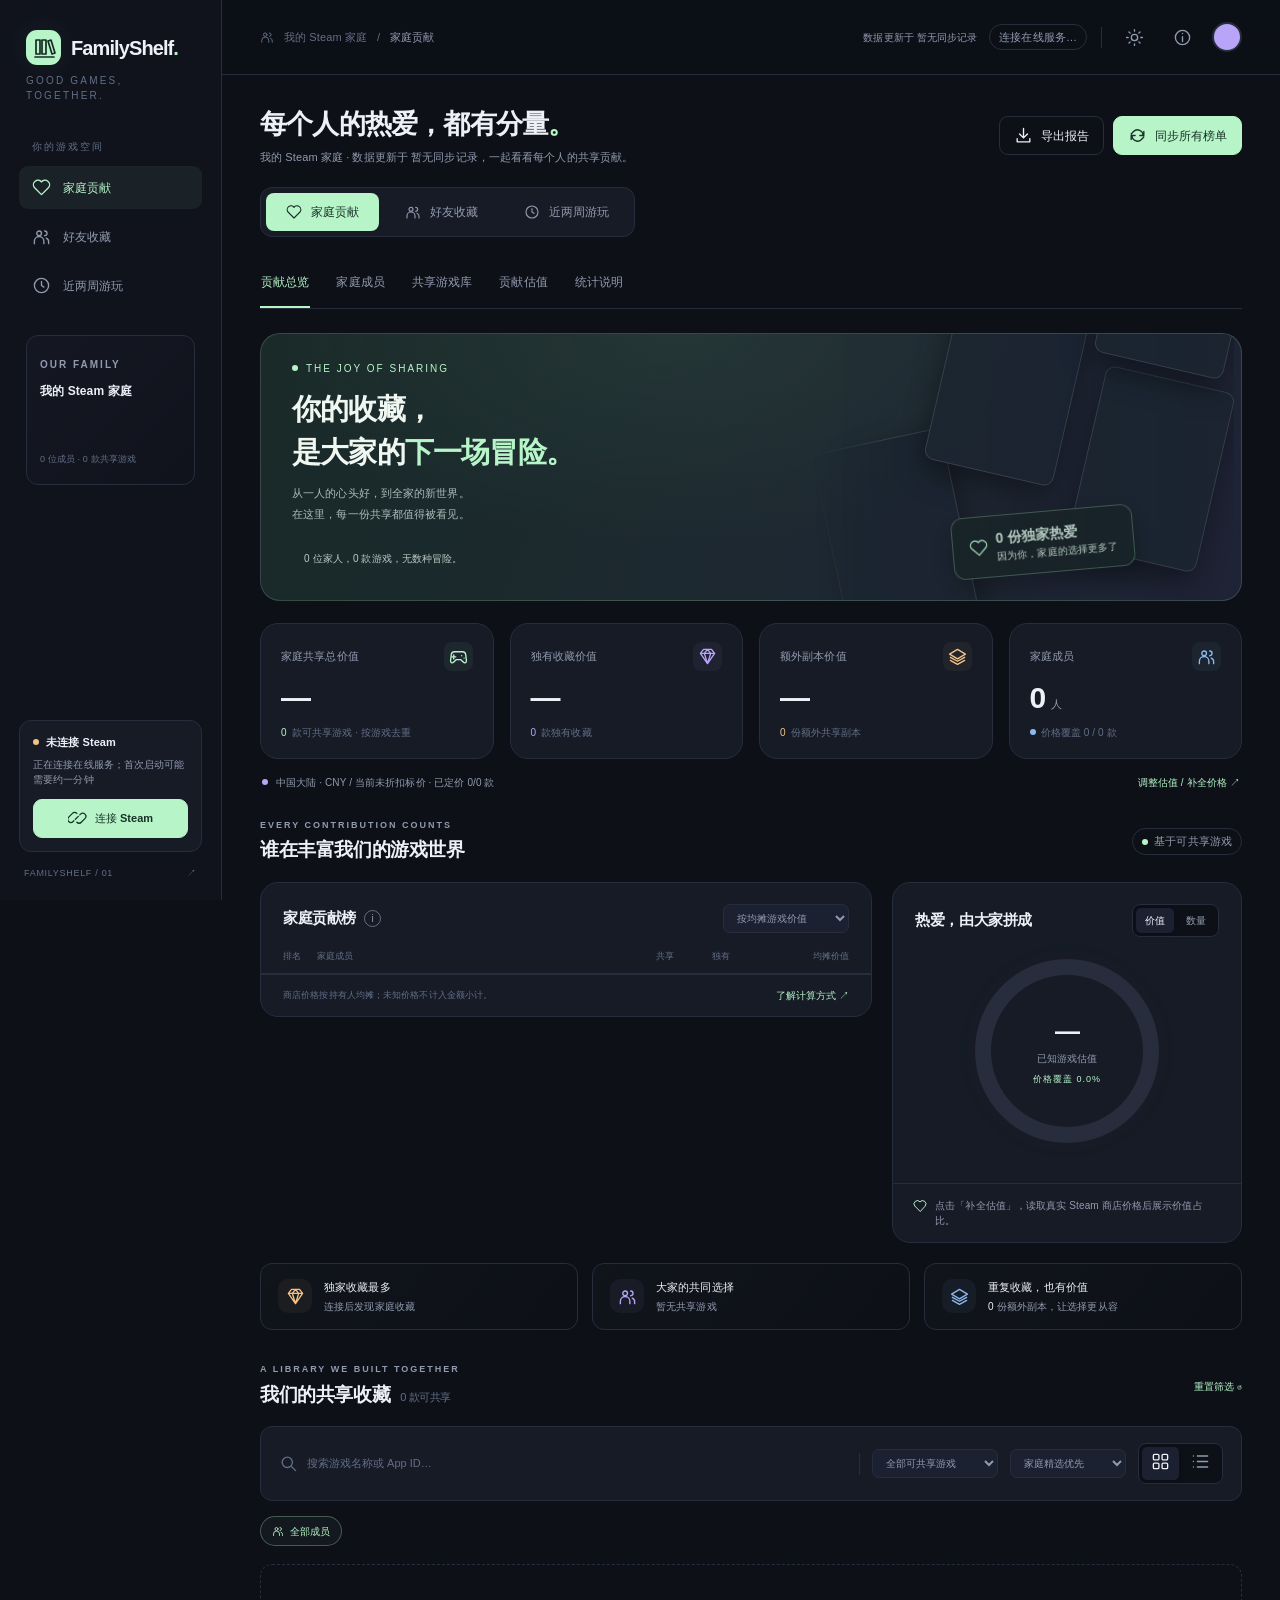
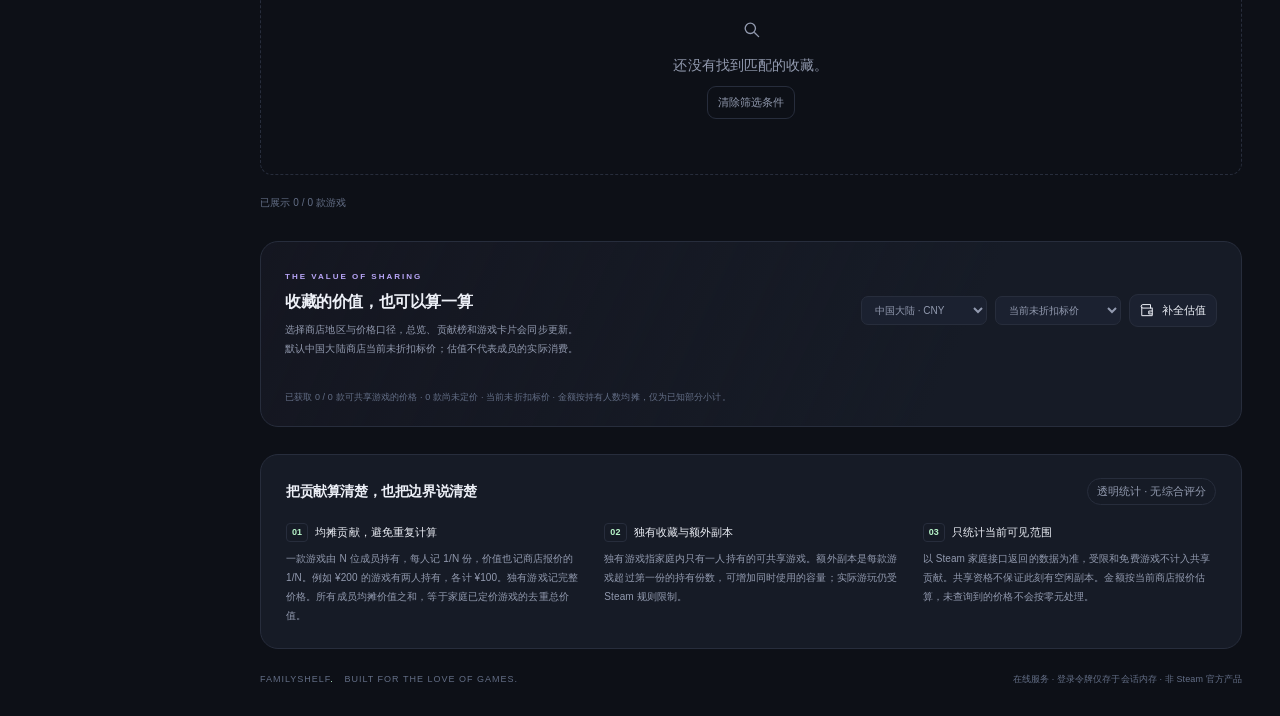
==== commit b43ec097: "Remove full-achievement leaderboard and background scans" ====
--- a/docs/index.html
+++ b/docs/index.html
@@ -38,7 +38,6 @@
 .family-sections{display:flex;gap:25px;overflow-x:auto;border-bottom:1px solid var(--line);margin:0 0 24px}.family-sections a{white-space:nowrap;padding:12px 1px 15px;color:var(--sub);font-size:12px;border-bottom:2px solid transparent}.family-sections a.active{color:var(--mint);border-bottom-color:var(--mint)}
 </style>
 <link rel="stylesheet" href="recent.css">
-<link rel="stylesheet" href="achievements.css">
 </head>
 <body>
 <svg style="display:none" xmlns="http://www.w3.org/2000/svg"><defs>
@@ -63,7 +62,7 @@
 <symbol id="i-check" viewBox="0 0 24 24"><path d="m5 12 4 4L19 6"/></symbol>
 <symbol id="i-heart" viewBox="0 0 24 24"><path d="M12 21 3 12A5.5 5.5 0 0 1 12 5a5.5 5.5 0 0 1 9 7Z"/></symbol>
 <symbol id="i-wallet" viewBox="0 0 24 24"><path d="M20 7H5a3 3 0 0 1 0-6h13v6M3 5v15h18V7M21 12h-6v5h6M17 14.5h.01"/></symbol>
-<symbol id="i-award" viewBox="0 0 24 24"><path d="M8 3h8v5a4 4 0 0 1-8 0V3Z M8 4H4v2a4 4 0 0 0 4 4 M16 4h4v2a4 4 0 0 1-4 4 M12 12v5 M8 21v-3h8v3 M6 21h12"/></symbol><symbol id="i-clock" viewBox="0 0 24 24"><circle cx="12" cy="12" r="9"/><path d="M12 7v5l3 2"/></symbol>
+<symbol id="i-clock" viewBox="0 0 24 24"><circle cx="12" cy="12" r="9"/><path d="M12 7v5l3 2"/></symbol>
 </defs></svg>
 <aside class="sidebar">
  <a class="brand" href="#overview" aria-label="FamilyShelf 首页"><span class="brand-mark"><svg class="icon"><use href="#i-shelf"/></svg></span><span class="brand-name">FamilyShelf<span class="mint">.</span></span></a>
@@ -73,7 +72,6 @@
   <a href="#overview" class="active" data-nav="overview" title="家庭贡献"><svg class="icon"><use href="#i-heart"/></svg><span class="nav-text">家庭贡献</span></a>
   <a href="#friends" data-friends-nav title="好友收藏"><svg class="icon"><use href="#i-users"/></svg><span class="nav-text">好友收藏</span></a>
   <a href="#recent" data-recent-nav title="近两周游玩"><svg class="icon"><use href="#i-clock"/></svg><span class="nav-text">近两周游玩</span></a>
-  <a href="#achievements" data-achievements-nav title="全成就榜"><svg class="icon"><use href="#i-award"/></svg><span class="nav-text">全成就榜</span></a>
   </nav>
  <section class="family-mini"><span class="eyebrow">OUR FAMILY</span><h3 id="sideFamily">Steam 家庭</h3><div id="sideAvatars" class="avatar-stack"></div><p style="font-size:9px;color:var(--dim);margin-top:13px" id="sideMembers"></p></section>
  <div class="sidebar-bottom"><div class="connection-box"><div class="row"><span class="dot" id="connectionDot" style="color:var(--amber)"></span><strong id="connectionLabel">未连接 Steam</strong></div><p id="connectionHint">连接账号以获取最新家庭数据</p><button class="btn primary" id="sideConnect"><svg class="icon"><use href="#i-link"/></svg><span>连接 Steam</span></button></div><div class="side-foot"><span>FAMILYSHELF / 01</span><a href="https://store.steampowered.com/account/familymanagement" target="_blank" rel="noopener noreferrer" title="Steam 家庭管理">↗</a></div></div>
@@ -82,7 +80,7 @@
  <header class="topbar"><div class="breadcrumb"><svg class="icon" style="width:14px;height:14px"><use href="#i-users"/></svg><span id="crumbFamily">我的家庭</span><span>/</span><span id="crumbPage">贡献总览</span></div><div class="top-actions"><span class="sync-label" id="topSync">等待首次同步</span><span class="pill" id="topStatus"><span class="dot"></span>本次会话数据</span><span class="top-rule"></span><button class="icon-btn" id="themeBtn" title="切换深浅主题" aria-label="切换深浅主题"><svg class="icon"><use href="#i-sun"/></svg></button><button class="icon-btn" id="helpBtn" title="查看统计说明" aria-label="查看统计说明"><svg class="icon"><use href="#i-info"/></svg></button><span id="topAvatar" class="avatar profile-dot"></span></div></header>
  <main id="overview">
   <div class="page-heading row between"><div><h1>每个人的热爱，都有分量<span class="mint">。</span></h1><p id="pageSubtitle">一起看看，谁让这个家庭的游戏世界更丰富。</p></div><div class="heading-actions"><button class="btn ghost" id="exportBtn"><svg class="icon"><use href="#i-download"/></svg>导出报告</button><button class="btn primary" id="refreshBtn"><svg class="icon"><use href="#i-refresh"/></svg><span>刷新家庭库</span></button><div id="exportMenu" class="export-menu" hidden><button data-export="csv">成员贡献表 · CSV</button><button data-export="json">完整家庭快照 · JSON</button></div></div></div>
-  <div class="workspace-switch" aria-label="切换收藏空间"><button class="active" data-space="family"><svg class="icon"><use href="#i-heart"/></svg>家庭贡献</button><button data-space="friends"><svg class="icon"><use href="#i-users"/></svg>好友收藏</button><button data-space="recent"><svg class="icon"><use href="#i-clock"/></svg>近两周游玩</button><button data-space="achievements"><svg class="icon"><use href="#i-award"/></svg>全成就榜</button></div>
+  <div class="workspace-switch" aria-label="切换收藏空间"><button class="active" data-space="family"><svg class="icon"><use href="#i-heart"/></svg>家庭贡献</button><button data-space="friends"><svg class="icon"><use href="#i-users"/></svg>好友收藏</button><button data-space="recent"><svg class="icon"><use href="#i-clock"/></svg>近两周游玩</button></div>
   <div class="status-banner" id="statusBanner" hidden><div class="row"><span class="spinner" id="statusSpinner"></span><span id="statusText"></span></div><button class="text-link" id="cancelBtn">取消</button></div>
   <div id="familySpace"><nav class="family-sections" aria-label="家庭贡献功能"><a href="#overview" data-family-section="overview" class="active">贡献总览</a><a href="#members" data-family-section="members">家庭成员</a><a href="#library" data-family-section="library">共享游戏库</a><a href="#valuation" data-family-section="valuation">贡献估值</a><a href="#method" data-family-section="method">统计说明</a></nav>
   <section class="hero" aria-label="家庭游戏库摘要"><div class="hero-copy"><div class="hero-kicker"><span class="dot"></span> THE JOY OF SHARING</div><h2>你的收藏，<br>是大家的<em>下一场冒险。</em></h2><p>从一人的心头好，到全家的新世界。<br>在这里，每一份共享都值得被看见。</p><div class="hero-bottom"><div class="avatar-stack" id="heroAvatars"></div><span id="heroSummary">六个人，一座共同的游戏宇宙</span></div></div><div class="hero-art" aria-hidden="true"><div class="art-tile a"><img src="https://shared.fastly.steamstatic.com/store_item_assets/steam/apps/413150/library_600x900.jpg" alt="" onerror="this.style.visibility='hidden'"></div><div class="art-tile b"><img src="https://shared.fastly.steamstatic.com/store_item_assets/steam/apps/1245620/library_600x900.jpg" alt="" onerror="this.style.visibility='hidden'"></div><div class="art-tile c"><img src="https://shared.fastly.steamstatic.com/store_item_assets/steam/apps/1091500/library_600x900.jpg" alt="" onerror="this.style.visibility='hidden'"></div><div class="art-tile d"><img src="https://shared.fastly.steamstatic.com/store_item_assets/steam/apps/1086940/library_600x900.jpg" alt="" onerror="this.style.visibility='hidden'"></div><div class="art-chip"><svg class="icon"><use href="#i-heart"/></svg><div><strong id="heroUnique">— 份独家热爱</strong><span>因为你，家庭的选择更多了</span></div></div></div></section>
@@ -133,15 +131,6 @@
  <div class="rp-board panel"><div class="rp-board-head"><h3>这两周的游戏时光</h3><span id="rpSummary"></span></div><div id="rpRows"></div><div class="fh-pagination"><span id="rpPage"></span><div class="row gap"><button class="btn small ghost" id="rpPrev" aria-label="近两周榜单上一页">←</button><button class="btn small ghost" id="rpNext" aria-label="近两周榜单下一页">→</button></div></div></div>
  <p class="rp-note" id="rpMethod">统计 Steam 同步时返回的滚动近两周游玩时间，不等于最近 14 个自然日的逐日记录；多款游戏同时运行时，记录可能重叠。借用、免费游戏也可能出现。私密、读取失败和旧快照不参与排名；无记录只表示 Steam 返回的近两周时长为 0。</p>
 </section>
-<section id="achievementsSpace" hidden aria-label="好友全成就榜单">
- <div class="fh-notice" id="acNotice"><span role="status" aria-live="polite"></span><button class="btn ghost small" id="acConnect">连接 Steam</button></div>
- <section class="rp-hero ac-hero"><div><span class="eyebrow amber">THE COMPLETIONISTS CLUB</span><h2>每一份热爱，<br>都有<span>百分之百的回响。</span></h2><p>从第一次解锁，到最后一枚成就。<br>看看朋友们，已为多少个世界画上圆满的句号。</p><div class="row gap"><span class="pill">有成就 · 全部解锁 · 才算圆满</span><button class="text-link" id="acDemo">体验示例 ↗</button></div></div><div class="ac-trophy" aria-hidden="true"><div class="ac-orbit"></div><svg class="icon"><use href="#i-award"/></svg><strong>100<small>%</small></strong><span>EVERY ACHIEVEMENT. EARNED.</span></div></section>
- <section class="stats" id="acStats" aria-label="全成就统计摘要"></section>
- <div class="section-top"><div><span class="eyebrow">EVERY LAST ACHIEVEMENT</span><h2>好友全成就游戏榜</h2><p class="section-sub">按全成就游戏数量排名 · 展开查看游戏封面与成就进度</p></div><span class="pill" id="acSource"></span></div>
- <div class="rp-tools"><label class="search"><svg class="icon"><use href="#i-search"/></svg><input type="search" id="acSearch" placeholder="搜索好友昵称 / SteamID" aria-label="搜索全成就榜单好友"></label><select id="acFilter" aria-label="全成就榜筛选"><option value="all">全部好友</option><option value="complete">拥有全成就游戏</option><option value="zero">尚无全成就游戏</option><option value="unavailable">未完整读取 / 旧快照 / 待同步</option></select><button class="chip" id="acSelf" aria-pressed="false">包含自己 ✓</button></div>
- <div class="rp-board panel ac-board"><div class="rp-board-head"><h3>属于完成者的荣誉</h3><span id="acSummary"></span></div><div id="acRows"></div><div class="fh-pagination"><span id="acPage"></span><div class="row gap"><button class="btn small ghost" id="acPrev" aria-label="全成就榜上一页">←</button><button class="btn small ghost" id="acNext" aria-label="全成就榜下一页">→</button></div></div></div>
- <p class="rp-note" id="acMethod">全成就游戏 = Steam 返回的成就总数大于 0，且解锁数等于总数；不以四舍五入的 100% 判断。自动扫描可见游戏库及最近游玩的借用 / 免费游戏，包含 Steam 返回的受限游戏，因此可能不同于个人资料的“完美游戏”展柜。无成就游戏不计入；缺失记录保持未知，未完整读取、私密及旧快照不参与完整排名，详情保留已确认结果。本工具无法验证成就是通过何种方式解锁；新增成就可能使原全成就游戏不再满足条件。</p>
-</section>
   <footer class="footer"><span>FAMILYSHELF<span class="mint">.</span> &nbsp; BUILT FOR THE LOVE OF GAMES.</span><span>在线服务 · 登录令牌仅存于会话内存 · 非 Steam 官方产品</span></footer>
  </main>
 </div>
@@ -292,7 +281,7 @@
   renderConnection();window.friendHub?.update(state.friends);window.cloudUI?.update(state);
   if(lastPhase!=='idle'&&session.phase==='idle'&&session.connected){toast('家庭库已更新，新的热爱已归档。');$('#authDialog').close()}
   lastPhase=session.phase;
- }catch{backend=false;session={connected:false,phase:'idle',message:''};renderConnection();window.cloudUI?.offline();window.friendHub?.update()}
+ }catch{backend=false;session={connected:false,phase:'idle',message:''};renderConnection();window.cloudUI?.offline()}
  pollTimer=setTimeout(poll,['login','refresh'].includes(session.phase)||priceJob.running||window.friendHub?.running?1200:12000);
 }
 function exportData(format){
@@ -455,7 +444,7 @@
  const progress=pricing?(priceJob.total?priceJob.done/priceJob.total*100:0):job.total?job.done/job.total*100:0;
  $('#fhProgressBar').style.width=`${Math.min(100,progress)}%`;$('#fhRegionLabel').textContent={cn:'中国大陆 · CNY',us:'美国 · USD',hk:'中国香港 · HKD'}[region];$('#fhBasisLabel').textContent=basis==='initial'?'当前未折扣标价':'当前实际售价';renderSelection();}
 
-function render(){window.recentUI?.render();window.achievementsUI?.render();renderMeta();renderStats();renderValuation();if(tab==='rank')renderRank();if(tab==='compare')renderCompare();if(tab==='discover')renderDiscover();if(tab==='manage')renderManage();if(detailId&&$('#fhLibraryDialog').open)renderDetail();}
+function render(){window.recentUI?.render();renderMeta();renderStats();renderValuation();if(tab==='rank')renderRank();if(tab==='compare')renderCompare();if(tab==='discover')renderDiscover();if(tab==='manage')renderManage();if(detailId&&$('#fhLibraryDialog').open)renderDetail();}
 function switchTab(value){tab=value;$$('[data-fh-tab]').forEach(b=>{b.classList.toggle('active',b.dataset.fhTab===tab);b.setAttribute('aria-selected',String(b.dataset.fhTab===tab))});for(const name of ['rank','compare','discover','manage'])$('#fhTab'+name[0].toUpperCase()+name.slice(1)).hidden=name!==tab;if(workspace==='friends'){history.replaceState(null,'','#friends');workspaceMeta()}render();}
 const familyHeading=$('.page-heading h1').innerHTML,familyRefresh=$('#refreshBtn').onclick,familyExport=$('#exportBtn').onclick,familyHelp=$('#helpBtn').onclick;
 function workspaceMeta(){if(workspace!=='family'){
@@ -463,16 +452,15 @@
  $('#pageSubtitle').textContent='从库价值到共同游戏，发现你的游戏同好圈。';$('#refreshBtn span').textContent='同步好友榜单';
  $('#crumbPage').textContent='好友收藏';$('#crumbFamily').textContent='我的好友';
  $('#topSync').textContent=demo?'示例数据 · 非真实好友':source().data.fetched_at?'同步于 '+fmtDate(source().data.fetched_at):'等待好友数据';
- $('#topStatus').className='pill';$('#topStatus').innerHTML='<span class="dot"></span>'+(demo?'示例模式':live.job?.error?'同步未完成 · 可重试':live.auth?.running?'正在共享认证':live.job?.running?(live.job.phase==='achievements'?'正在统计全成就':live.job.phase==='pricing'?'正在自动估值':'正在同步好友'):live.auth_configured?'好友认证已连接':'等待连接');
- $$('.nav a').forEach(a=>a.classList.toggle('active',a.hasAttribute(workspace==='achievements'?'data-achievements-nav':workspace==='recent'?'data-recent-nav':'data-friends-nav')));
+ $('#topStatus').className='pill';$('#topStatus').innerHTML='<span class="dot"></span>'+(demo?'示例模式':live.job?.error?'同步未完成 · 可重试':live.auth?.running?'正在共享认证':live.job?.running?(live.job.phase==='pricing'?'正在自动估值':'正在同步好友'):live.auth_configured?'好友认证已连接':'等待连接');
+ $$('.nav a').forEach(a=>a.classList.toggle('active',a.hasAttribute(workspace==='recent'?'data-recent-nav':'data-friends-nav')));
  $$('[data-space]').forEach(b=>b.classList.toggle('active',b.dataset.space===workspace));
- if(workspace==='achievements'){$('.page-heading h1').innerHTML='每一个圆满，<span class="amber">都值得铭记。</span>';$('#pageSubtitle').textContent='好友全成就游戏数量排行，收藏属于完成者的每一份荣誉。';$('#crumbPage').textContent='全成就榜';$('#refreshBtn span').textContent='同步成就与榜单'}
  if(workspace==='recent'){$('.page-heading h1').innerHTML='游戏时光，<span class="mint">最近进行时。</span>';$('#pageSubtitle').textContent='好友近两周游玩排行，展开看看大家正在玩什么。';$('#crumbPage').textContent='近两周游玩';$('#refreshBtn span').textContent='同步游玩与榜单'}
 }}
-function setWorkspace(value,scroll=true){workspace=value;$('#familySpace').hidden=value!=='family';$('#friendsSpace').hidden=value!=='friends';$('#recentSpace').hidden=value!=='recent';$('#achievementsSpace').hidden=value!=='achievements';$$('[data-space]').forEach(b=>b.classList.toggle('active',b.dataset.space===value));if(value==='family'){$('.page-heading h1').innerHTML=familyHeading;renderHeader();renderConnection();$('#refreshBtn span').textContent='同步所有榜单';syncNavigation()}else{$$('.nav a').forEach(a=>a.classList.toggle('active',a.hasAttribute(workspace==='achievements'?'data-achievements-nav':workspace==='recent'?'data-recent-nav':'data-friends-nav')));workspaceMeta();render()}if(scroll)window.scrollTo({top:0,behavior:'smooth'});if(value==='friends'){defaultSelection();renderRank()}}
+function setWorkspace(value,scroll=true){workspace=value;$('#familySpace').hidden=value!=='family';$('#friendsSpace').hidden=value!=='friends';$('#recentSpace').hidden=value!=='recent';$$('[data-space]').forEach(b=>b.classList.toggle('active',b.dataset.space===value));if(value==='family'){$('.page-heading h1').innerHTML=familyHeading;renderHeader();renderConnection();$('#refreshBtn span').textContent='同步所有榜单';syncNavigation()}else{$$('.nav a').forEach(a=>a.classList.toggle('active',a.hasAttribute(workspace==='recent'?'data-recent-nav':'data-friends-nav')));workspaceMeta();render()}if(scroll)window.scrollTo({top:0,behavior:'smooth'});if(value==='friends'){defaultSelection();renderRank()}}
 function resetMode(){selectionAccount='';selectionKnown=new Set();chosen=new Set();defaultSelection();compareA='';compareB='';page=1;compareLimit=12;discoverLimit=12;detailId='';if($('#fhLibraryDialog').open)$('#fhLibraryDialog').close();render()}
 function toggleDemo(){if(flow.running||flow.requesting)void stopPipeline();demo=!demo;resetMode();workspaceMeta();toast(demo?'已进入示例模式，所有好友数据为虚构演示。':'已返回真实数据。')}
-async function request(path,body={},quiet=false){if(!backend){flow.message='正在连接在线服务，连接完成后请重试。';toast(flow.message);renderMeta();window.recentUI?.render();window.achievementsUI?.render();return false}try{const response=await fetch(path,{method:'POST',headers:{'Content-Type':'application/json','X-FamilyShelf-CSRF':csrf},body:JSON.stringify(body)}),result=await response.json();flow.message=response.ok?'':result.message||result.error||'操作未能启动，请重试。';if(!quiet||!response.ok)toast(result.message||result.error||'操作已提交。');await poll();return response.ok}catch{flow.message='在线服务暂不可用，请稍后重试。';toast(flow.message);renderMeta();window.recentUI?.render();window.achievementsUI?.render();return false}}
+async function request(path,body={},quiet=false){if(!backend){flow.message='正在连接在线服务，连接完成后请重试。';toast(flow.message);renderMeta();window.recentUI?.render();return false}try{const response=await fetch(path,{method:'POST',headers:{'Content-Type':'application/json','X-FamilyShelf-CSRF':csrf},body:JSON.stringify(body)}),result=await response.json();flow.message=response.ok?'':result.message||result.error||'操作未能启动，请重试。';if(!quiet||!response.ok)toast(result.message||result.error||'操作已提交。');await poll();return response.ok}catch{flow.message='在线服务暂不可用，请稍后重试。';toast(flow.message);renderMeta();window.recentUI?.render();return false}}
 let connectionBusy=false;
 function renderAutoAuth(){const a=live.auth||{};$('#fhAutoStatus').textContent=live.job?.error?live.job.error:a.running||(!live.auth_configured&&a.phase==='error')?a.message:live.auth_configured?'已连接：认证只保留在本次服务内存中。':a.message||'点击自动连接，在 Steam 官方窗口完成登录即可。';$('#fhAutoLogin').disabled=connectionBusy||!!a.running;$('#fhAutoLogin').textContent=a.running?(a.phase==='key'?'正在读取官方 API Key 页面…':'正在确认 Steam 登录…'):live.auth_configured?'复用登录 / 重试好友连接 ↻':'复用本次 Steam 登录 ↗';$('#fhAutoCancel').hidden=!a.running;$('#fhAutoCancel').disabled=connectionBusy;$('#fhAutoRetry').hidden=!a.running&&a.phase!=='error';$('#fhAutoRetry').disabled=connectionBusy;$('#fhSubmit').disabled=connectionBusy;}
 async function connectRequest(action){if(connectionBusy)return;connectionBusy=true;renderAutoAuth();try{await action()}finally{connectionBusy=false;renderAutoAuth()}}
@@ -488,8 +476,8 @@
 function openDetail(id){detailId=id;detailLimit=12;detailQuery='';detailMode='all';$('#fhDetailSearch').value='';$('#fhDetailFilter').value='all';renderDetail();$('#fhLibraryDialog').showModal()}
 window.friendHub={get running(){return flow.running||flow.requesting||!!live.job?.running||!!live.auth?.running},get workspace(){return workspace},update(state){const wasAuthorizing=!!live.auth?.running,wasRunning=!!live.job?.running;if(state)live=state;if(wasRunning&&!live.job?.running&&live.job?.phase==='done')toast('好友同步与估值已完成，榜单已更新。');if(wasAuthorizing&&!live.auth?.running&&live.auth?.phase==='done'&&live.auth_configured){flow.message='';selectionAccount='';if($('#fhSetupDialog').open)$('#fhSetupDialog').close();toast('已共享本次认证，正在后台加载好友并自动排名。')}defaultSelection();const signature=JSON.stringify([demo,revision,live.data.account_id,live.revision,live.auth_configured,live.job,live.auth,flow,chosen.size,priceJob,region,basis,Object.keys(prices).length,Object.values(prices).reduce((s,p)=>s+(Number(p.checked)||0),0)]);if(signature!==lastSignature){lastSignature=signature;render()}workspaceMeta()},render,setWorkspace,refresh:reload,toggleDemo,get isDemo(){return demo},get syncState(){return {job:live.job,configured:live.auth_configured,message:flow.message}},debug:()=>({demo,tab,people:people(),ranked:ranked(),comparison:comparison(),discover:discoverGames(),chosen:[...chosen],flow:{...flow}})};
 $$('[data-space]').forEach(b=>b.onclick=()=>{if(b.dataset.space==='friends')switchTab('rank');setWorkspace(b.dataset.space);history.replaceState(null,'',b.dataset.space==='family'?'#overview':'#'+b.dataset.space)});
-$$('.nav a').forEach(a=>a.addEventListener('click',()=>{if(a.hasAttribute('data-achievements-nav')){setWorkspace('achievements',false);history.replaceState(null,'','#achievements')}else if(a.hasAttribute('data-recent-nav')){setWorkspace('recent',false);history.replaceState(null,'','#recent')}else if(a.hasAttribute('data-friends-nav')){switchTab('rank');setWorkspace('friends',false);history.replaceState(null,'','#friends')}else if(a.dataset.nav)setWorkspace('family',false)}));
-$('#refreshBtn').onclick=()=>workspace!=='family'?reload():familyRefresh();$('#exportBtn').onclick=e=>workspace==='achievements'?window.achievementsUI?.export():workspace==='recent'?window.recentUI?.export():workspace==='friends'?exportRank():familyExport(e);$('#helpBtn').onclick=()=>{if(workspace==='achievements')$('#acMethod').scrollIntoView({behavior:'smooth'});else if(workspace==='recent')$('#rpMethod').scrollIntoView({behavior:'smooth'});else if(workspace==='friends'){switchTab('manage');$('#fhTabs').scrollIntoView({behavior:'smooth'})}else familyHelp()};
+$$('.nav a').forEach(a=>a.addEventListener('click',()=>{if(a.hasAttribute('data-recent-nav')){setWorkspace('recent',false);history.replaceState(null,'','#recent')}else if(a.hasAttribute('data-friends-nav')){switchTab('rank');setWorkspace('friends',false);history.replaceState(null,'','#friends')}else if(a.dataset.nav)setWorkspace('family',false)}));
+$('#refreshBtn').onclick=()=>workspace!=='family'?reload():familyRefresh();$('#exportBtn').onclick=e=>workspace==='recent'?window.recentUI?.export():workspace==='friends'?exportRank():familyExport(e);$('#helpBtn').onclick=()=>{if(workspace==='recent')$('#rpMethod').scrollIntoView({behavior:'smooth'});else if(workspace==='friends'){switchTab('manage');$('#fhTabs').scrollIntoView({behavior:'smooth'})}else familyHelp()};
 $('#fhAutoLogin').onclick=autoConnect;$('#fhAutoRetry').onclick=autoConnect;$('#fhAutoCancel').onclick=()=>request('/api/friends/login/cancel');
 $('#fhRetry').onclick=reload;$('#fhConnect').onclick=reload;$('#fhDemo').onclick=toggleDemo;$('#fhSettings').onclick=setup;$('#fhManageConnect').onclick=setup;$('#fhReload').onclick=reload;$('#fhSyncSelected').onclick=sync;
 $('#fhSubmit').onclick=async()=>{const key=$('#fhKey').value.trim(),steamid=$('#fhSteamId').value.trim();if(!/^(?:https:\/\/steamcommunity\.com\/profiles\/)?7656119\d{10}\/?$/.test(steamid)){toast('请输入有效的 SteamID64 或数字个人主页地址。');return}if(key&&!/^[a-fA-F0-9]{32}$/.test(key)){toast('API Key 应为 32 位十六进制字符。');return}if(!key&&!live.auth_configured){toast('请输入 Steam Web API Key。');return}leaveDemo();await connectRequest(async()=>{if(live.auth?.running&&!await request('/api/friends/login/cancel'))return;if(await request('/api/friends',{action:'list',key,steamid})){$('#fhKey').value='';$('#fhSetupDialog').close();switchTab('rank')}})};
@@ -507,12 +495,11 @@
 $('#friendsSpace').addEventListener('change',e=>{const id=e.target.dataset.fhCheck;if(!id)return;if(e.target.checked){chosen.add(id)}else chosen.delete(id);renderRank()});
 document.addEventListener('click',e=>{const b=e.target.closest('button');if(!b)return;if(b.dataset.fhTab)switchTab(b.dataset.fhTab);if(b.dataset.fhAction==='setup')setup();if(b.dataset.fhAction==='demo')toggleDemo();if(b.dataset.fhPerson)openDetail(b.dataset.fhPerson);if(b.dataset.fhPin){const id=b.dataset.fhPin;if(pins.has(id))pins.delete(id);else pins.add(id);persist('fs-friend-pins',[...pins]);renderRank()}if(b.dataset.fhWish){const id=Number(b.dataset.fhWish);if(wishes.has(id))wishes.delete(id);else wishes.add(id);persist('fs-friend-wishes',[...wishes]);render();if(tab!=='discover')$('#fhWatchCount').textContent=`本次心愿单 ${wishes.size}`}if(b.dataset.compareMode){compareMode=b.dataset.compareMode;compareLimit=12;$$('[data-compare-mode]').forEach(x=>x.classList.toggle('active',x===b));renderCompare()}});
 
-window.addEventListener('hashchange',()=>{if(location.hash==='#achievements')setWorkspace('achievements',false);else if(location.hash==='#recent')setWorkspace('recent',false);else if(['#friends','#steamdb'].includes(location.hash)){switchTab('rank');setWorkspace('friends',false)}else if(['#overview','#members','#library','#valuation','#method'].includes(location.hash))setWorkspace('family',false)});
-render();if(location.hash==='#achievements')setWorkspace('achievements',false);else if(location.hash==='#recent')setWorkspace('recent',false);else if(['#friends','#steamdb'].includes(location.hash)){history.replaceState(null,'','#friends');setWorkspace('friends',false)};
+window.addEventListener('hashchange',()=>{if(location.hash==='#recent')setWorkspace('recent',false);else if(['#friends','#steamdb','#achievements'].includes(location.hash)){history.replaceState(null,'','#friends');switchTab('rank');setWorkspace('friends',false)}else if(['#overview','#members','#library','#valuation','#method'].includes(location.hash))setWorkspace('family',false)});
+render();if(location.hash==='#recent')setWorkspace('recent',false);else if(['#friends','#steamdb','#achievements'].includes(location.hash)){history.replaceState(null,'','#friends');setWorkspace('friends',false)};
 })();
 
 </script>
 <script src="recent-ui.js"></script>
-<script src="achievements-ui.js"></script>
 <script src="cloud-ui.js"></script>
 </body></html>
